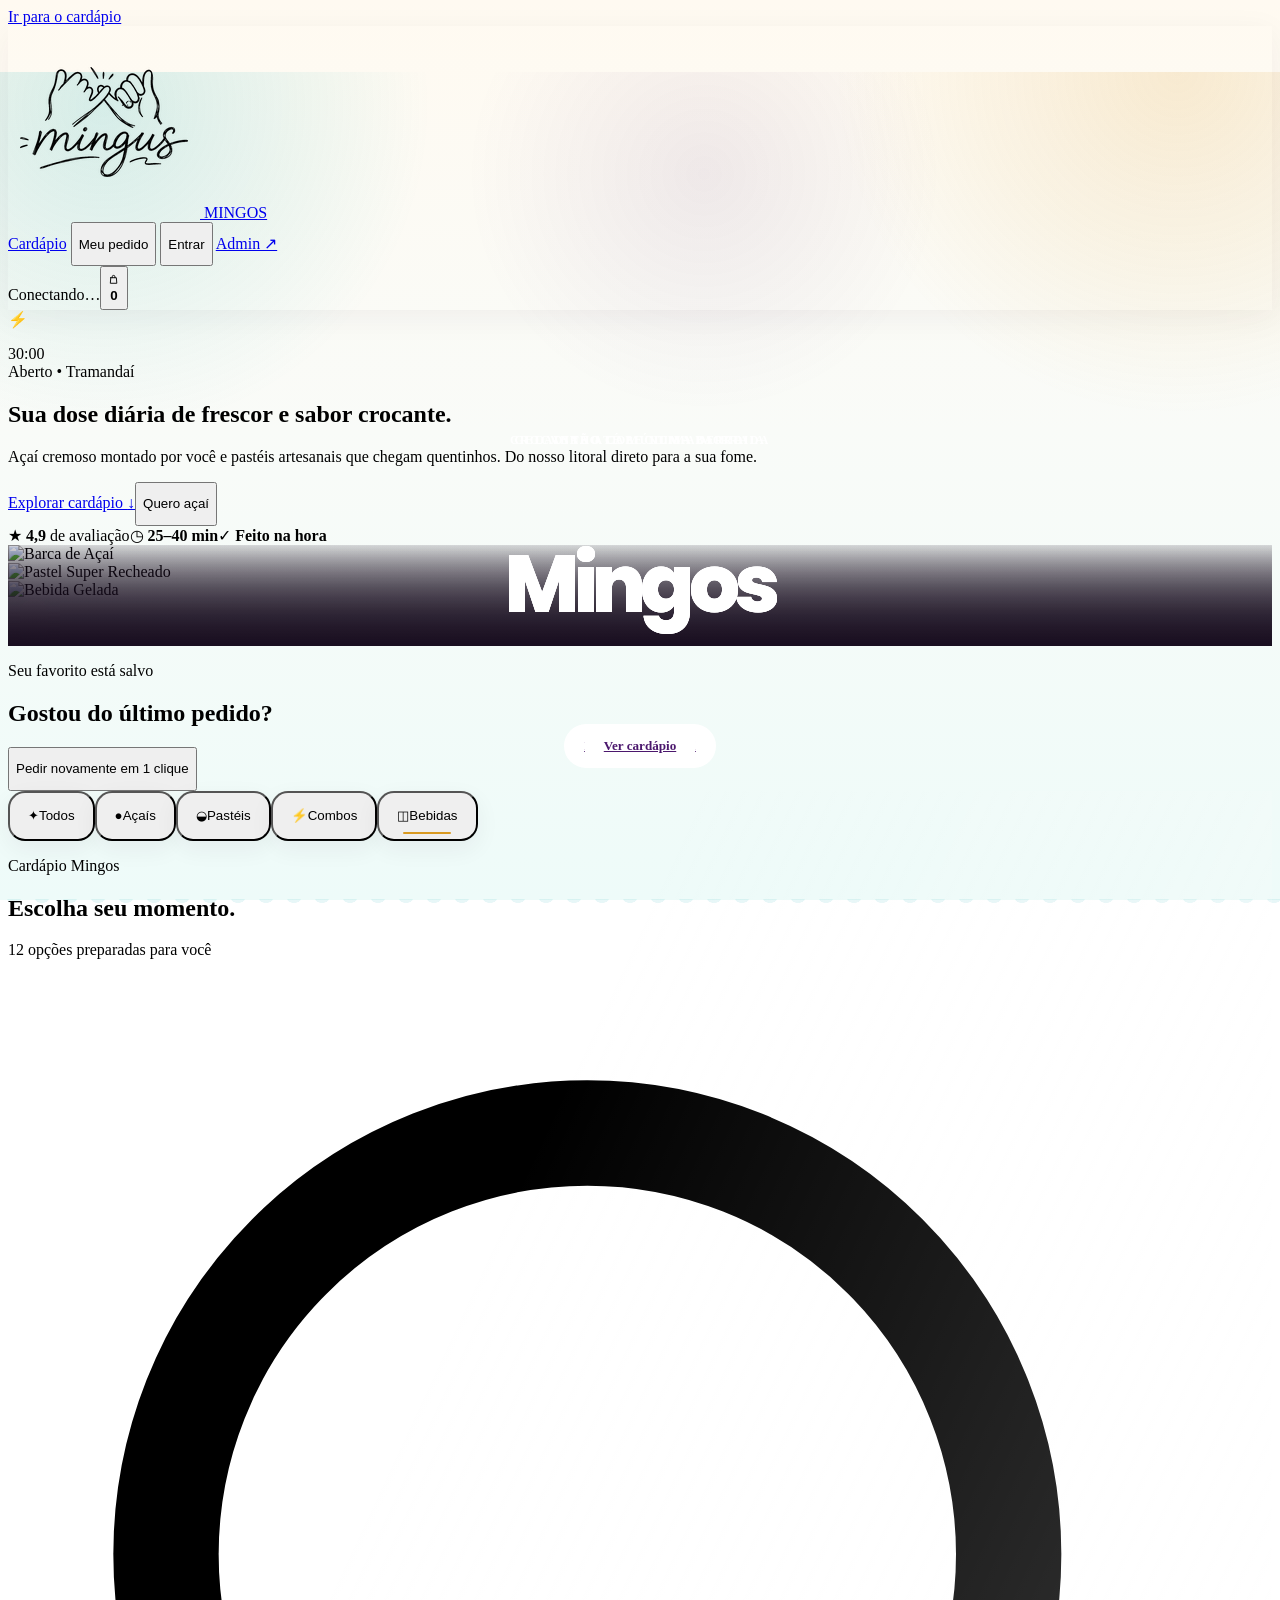
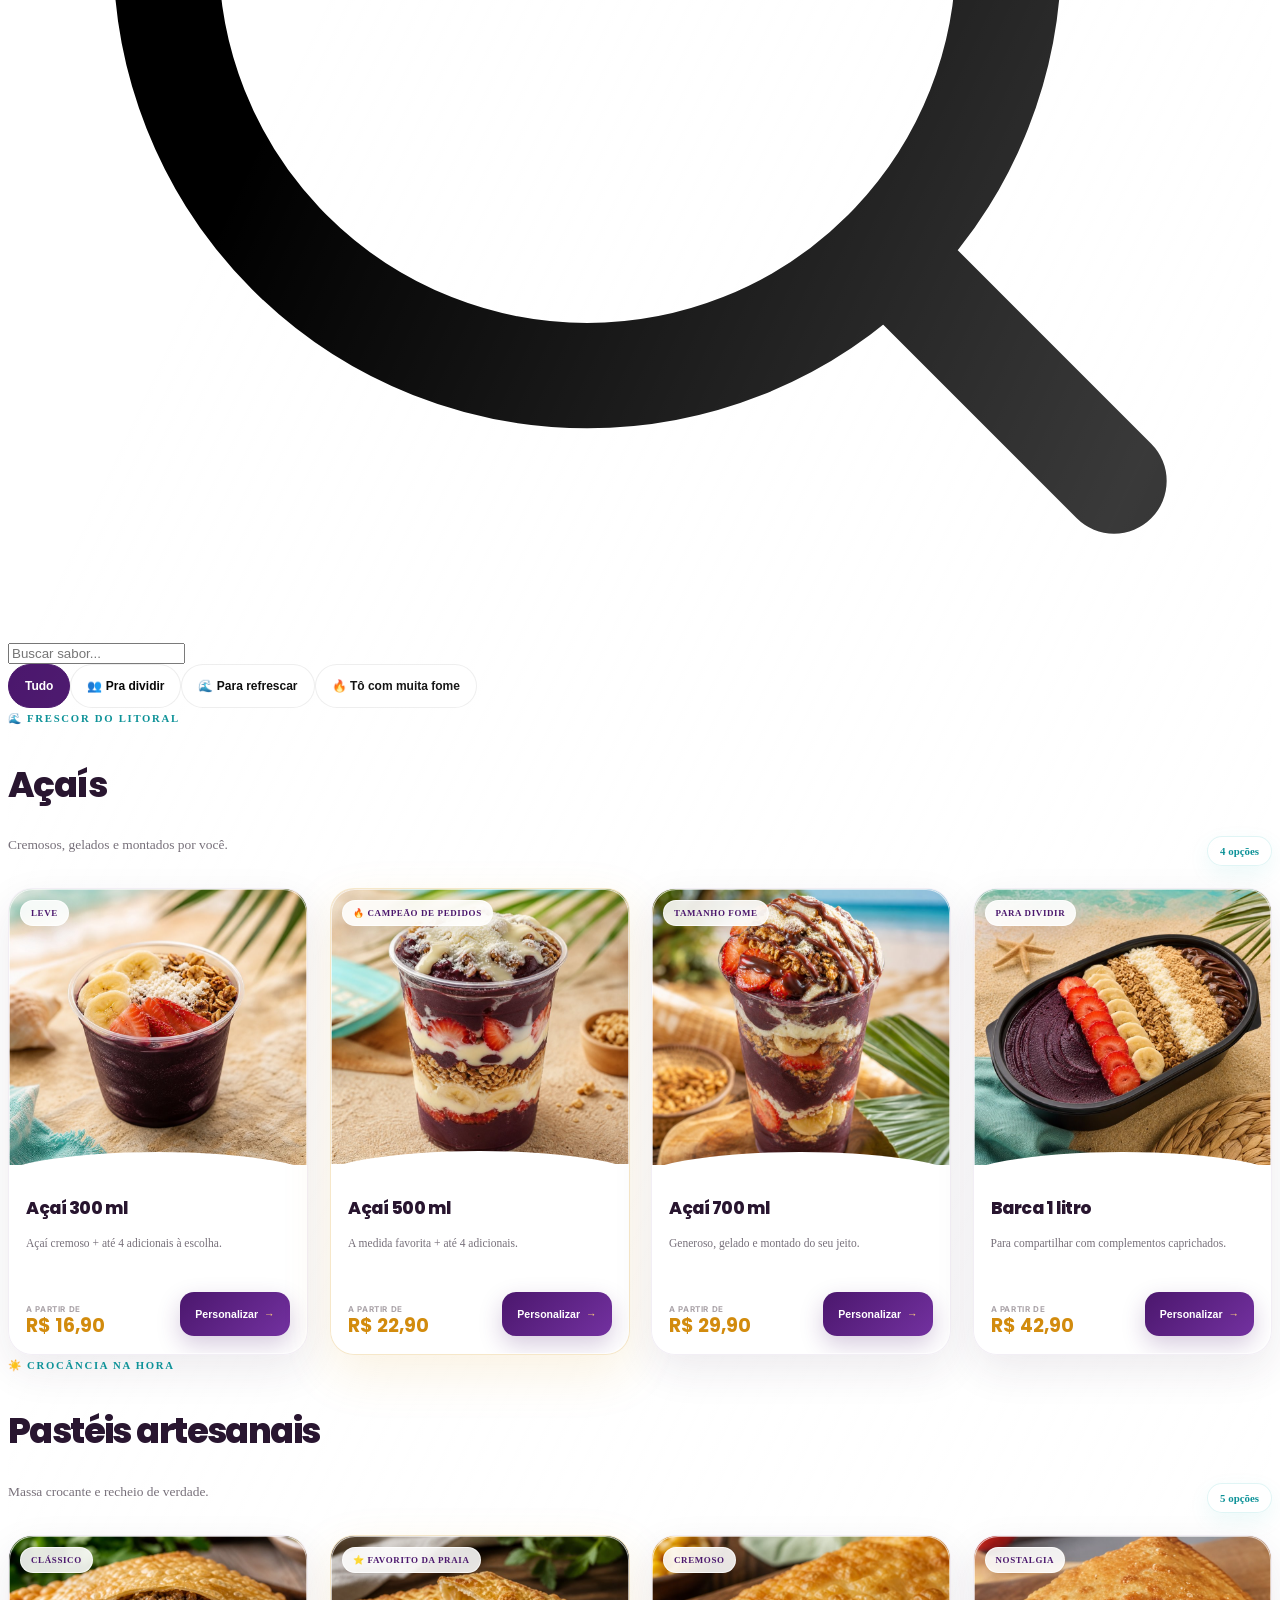
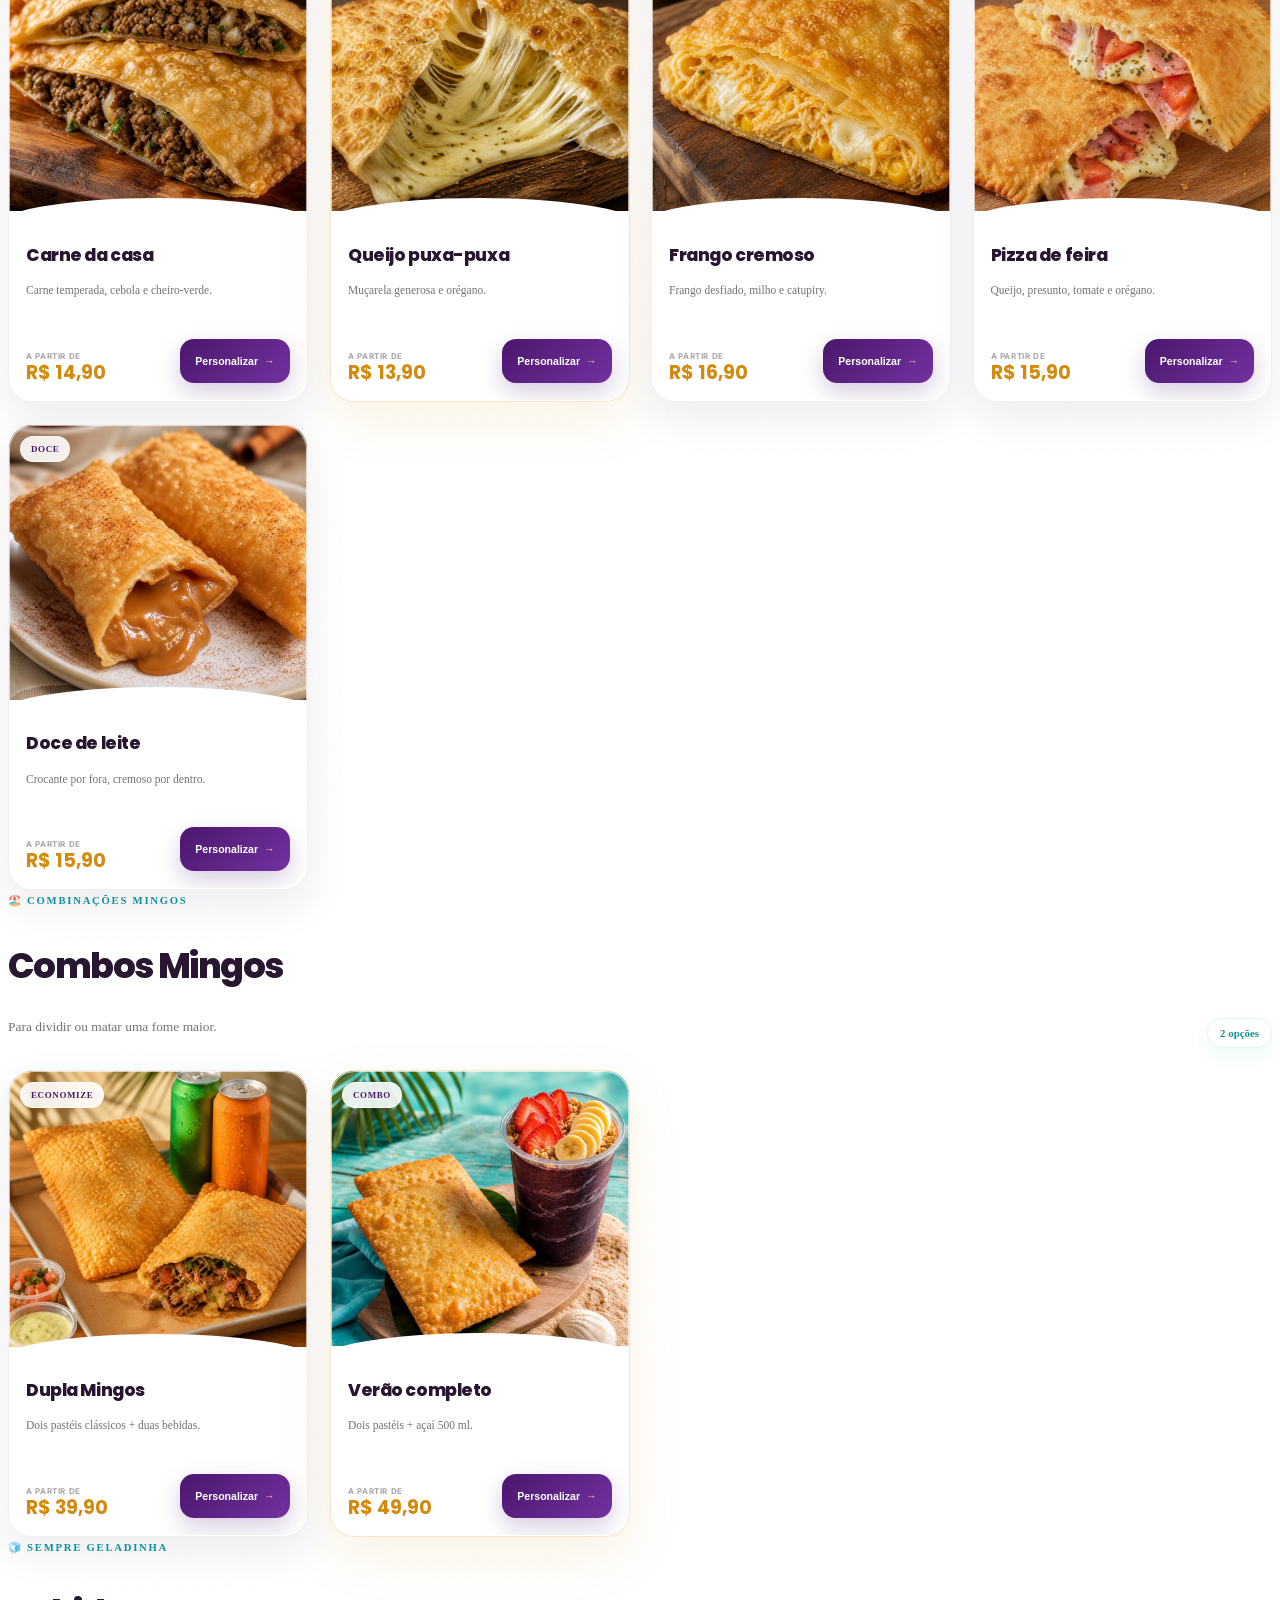
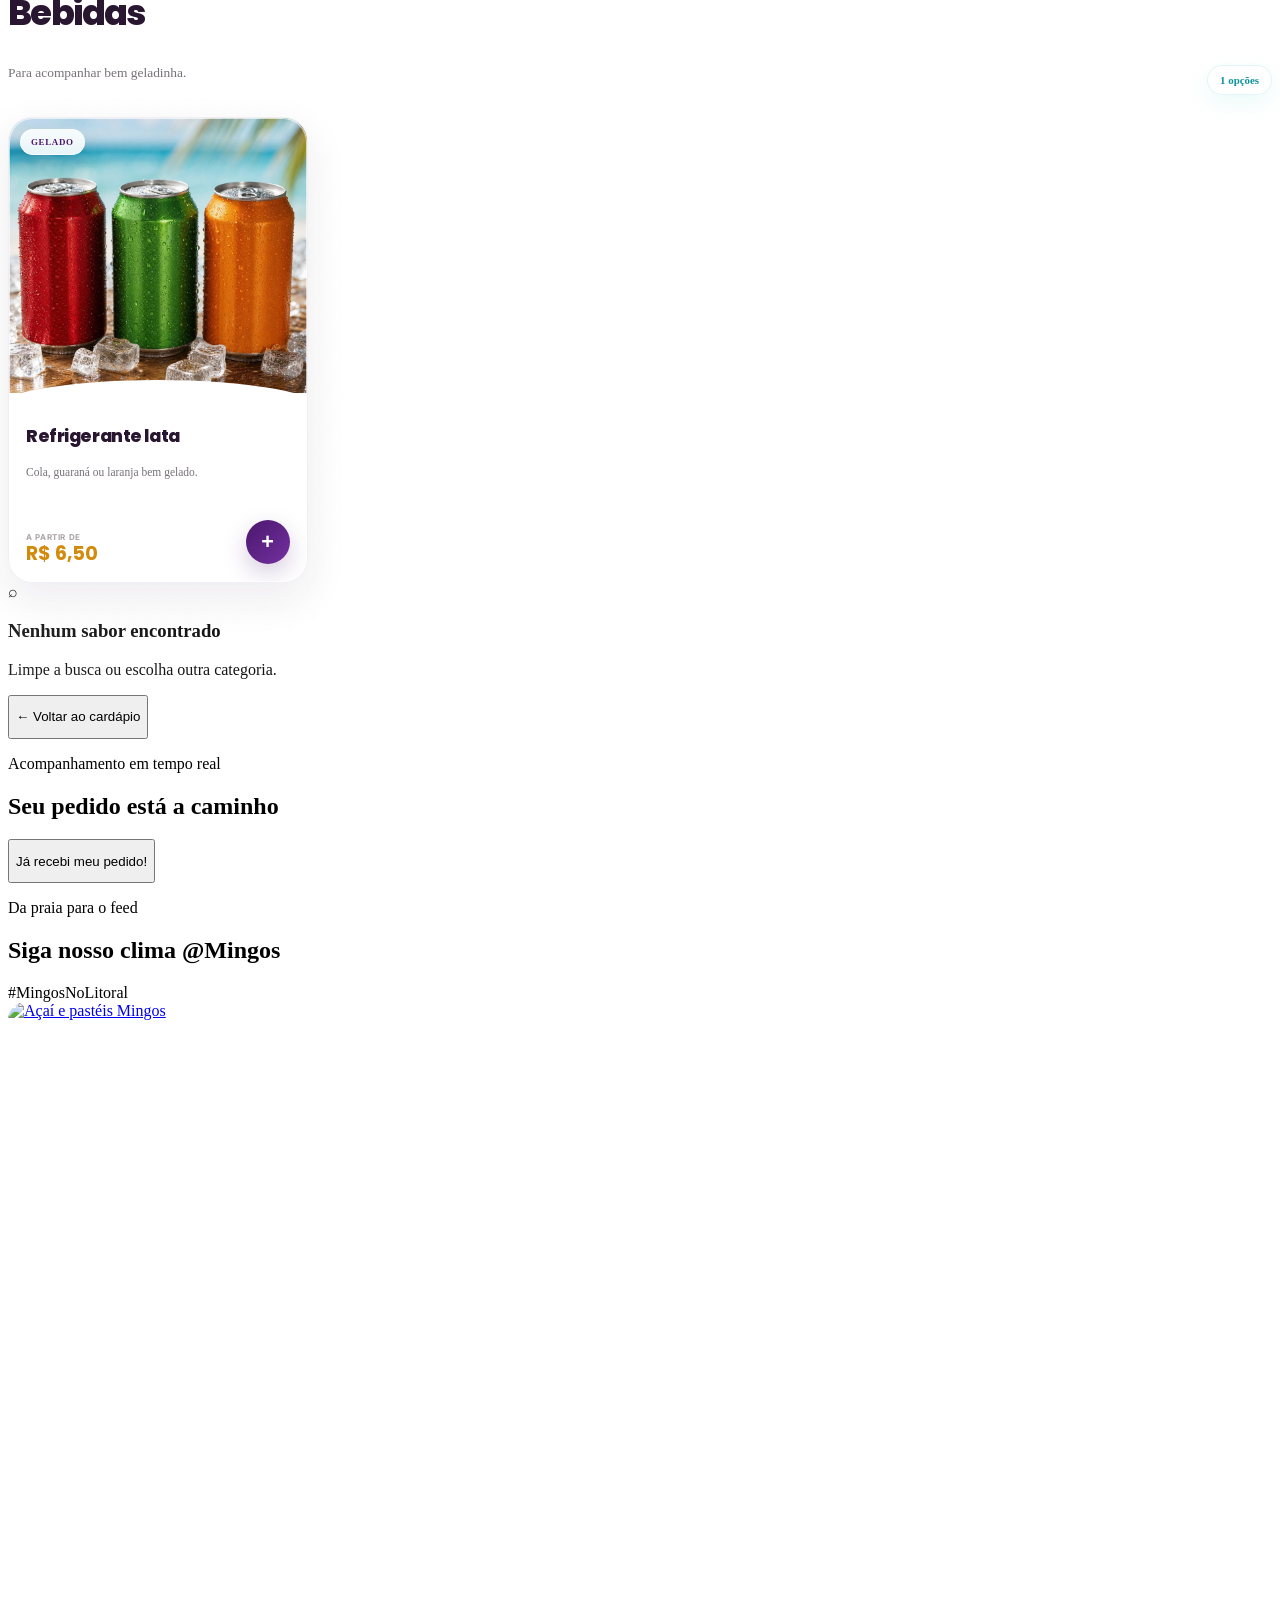
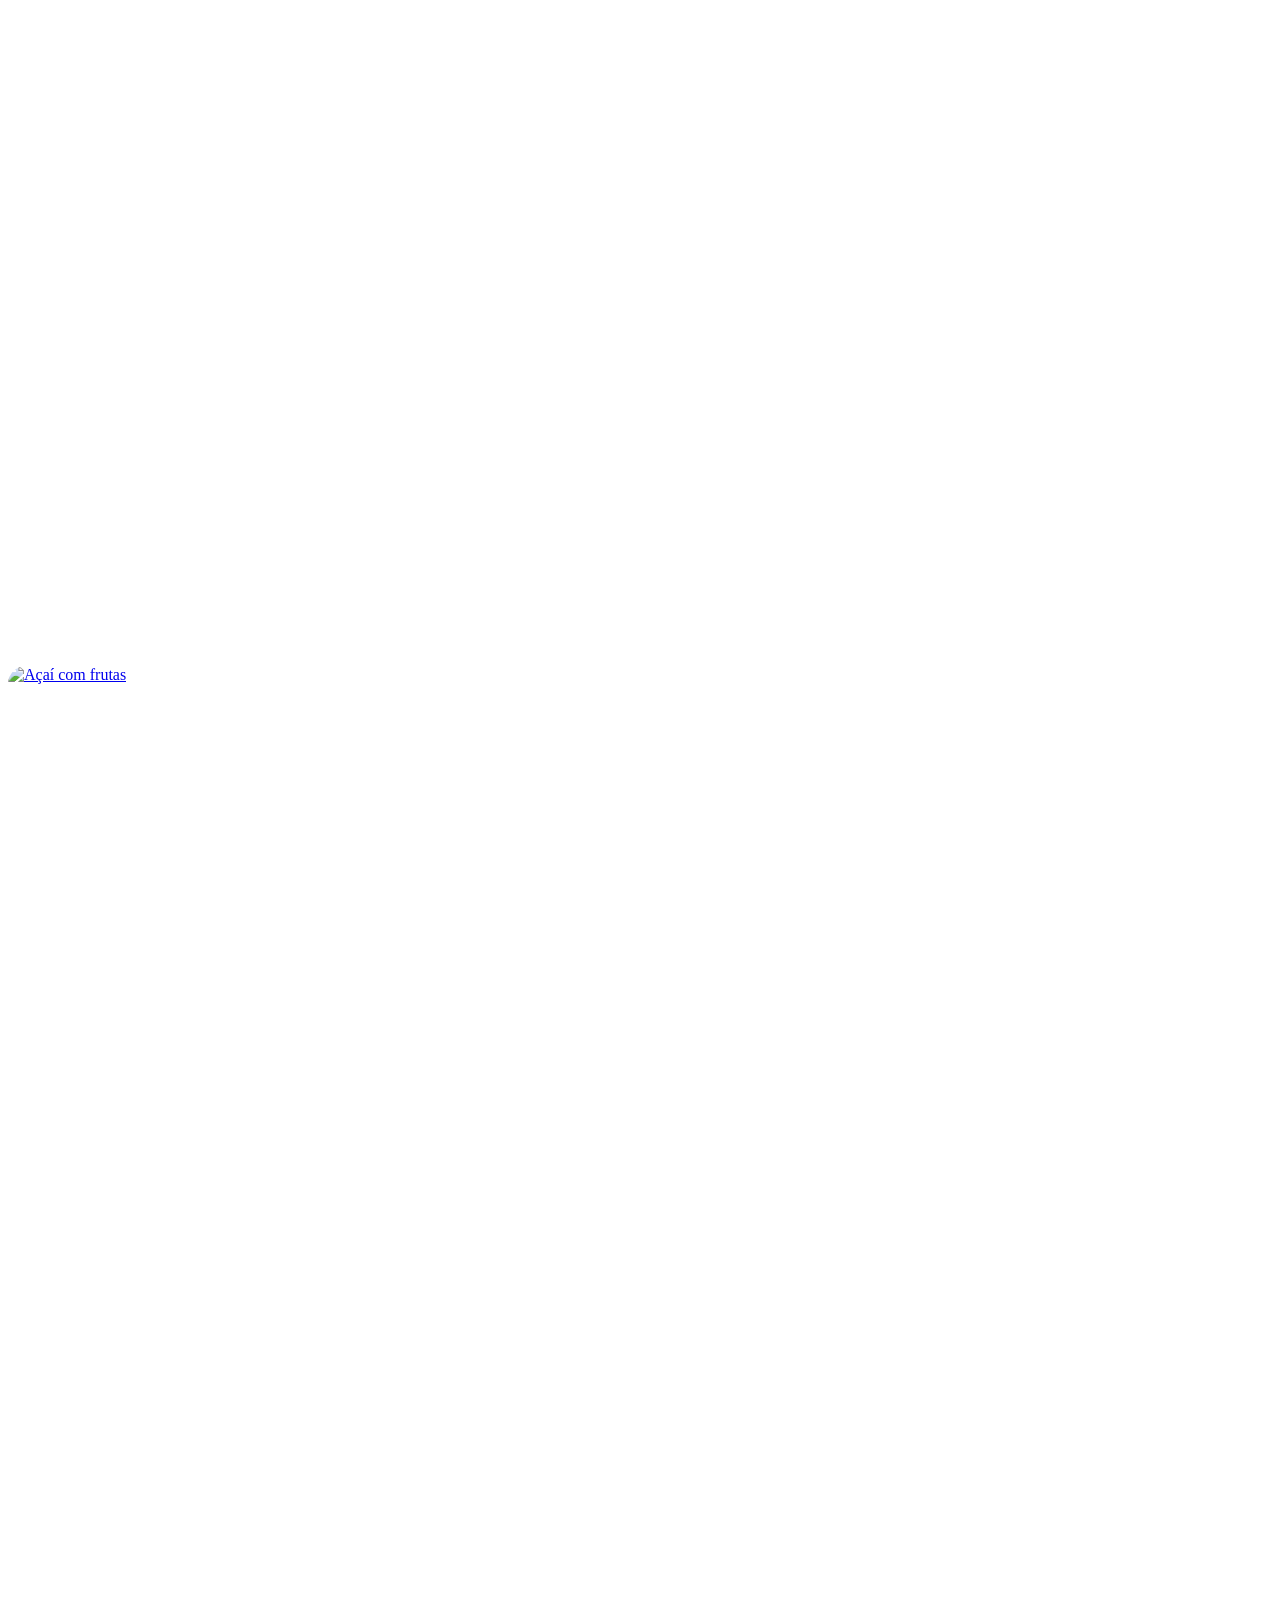
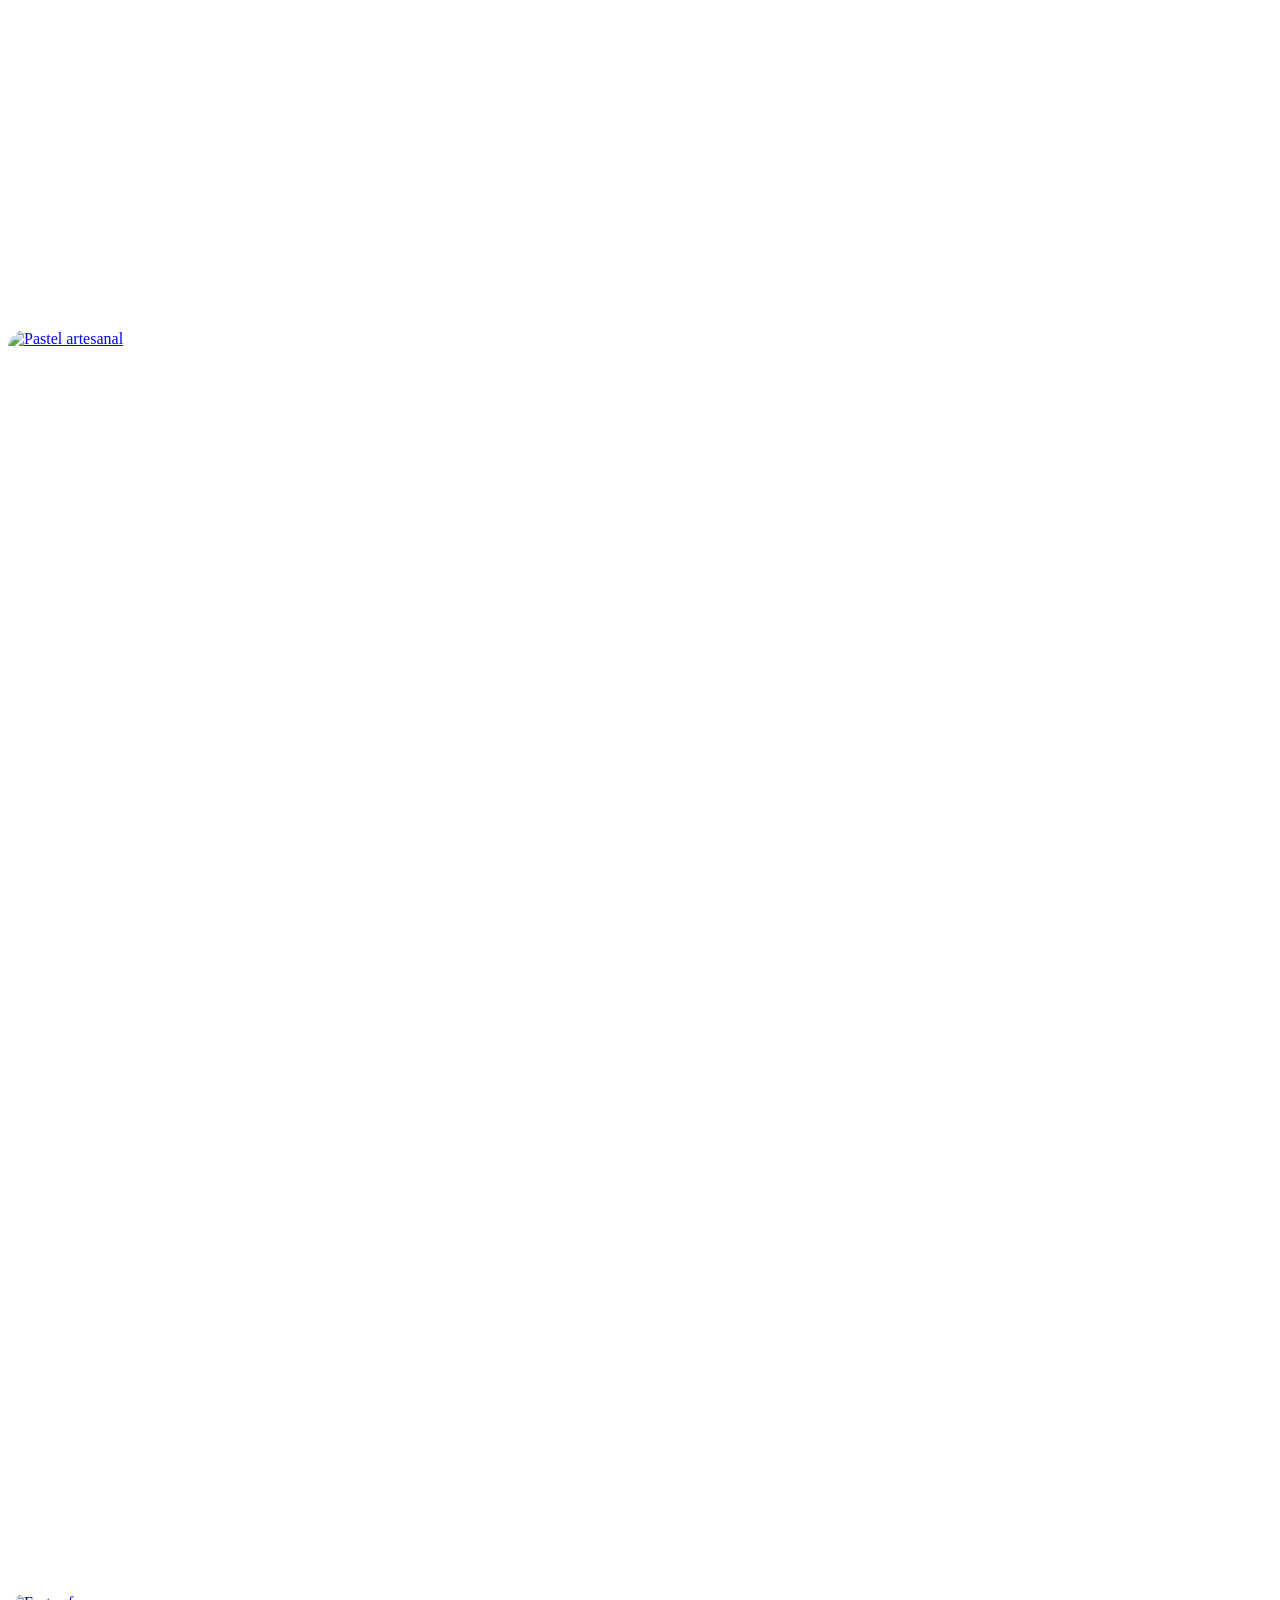
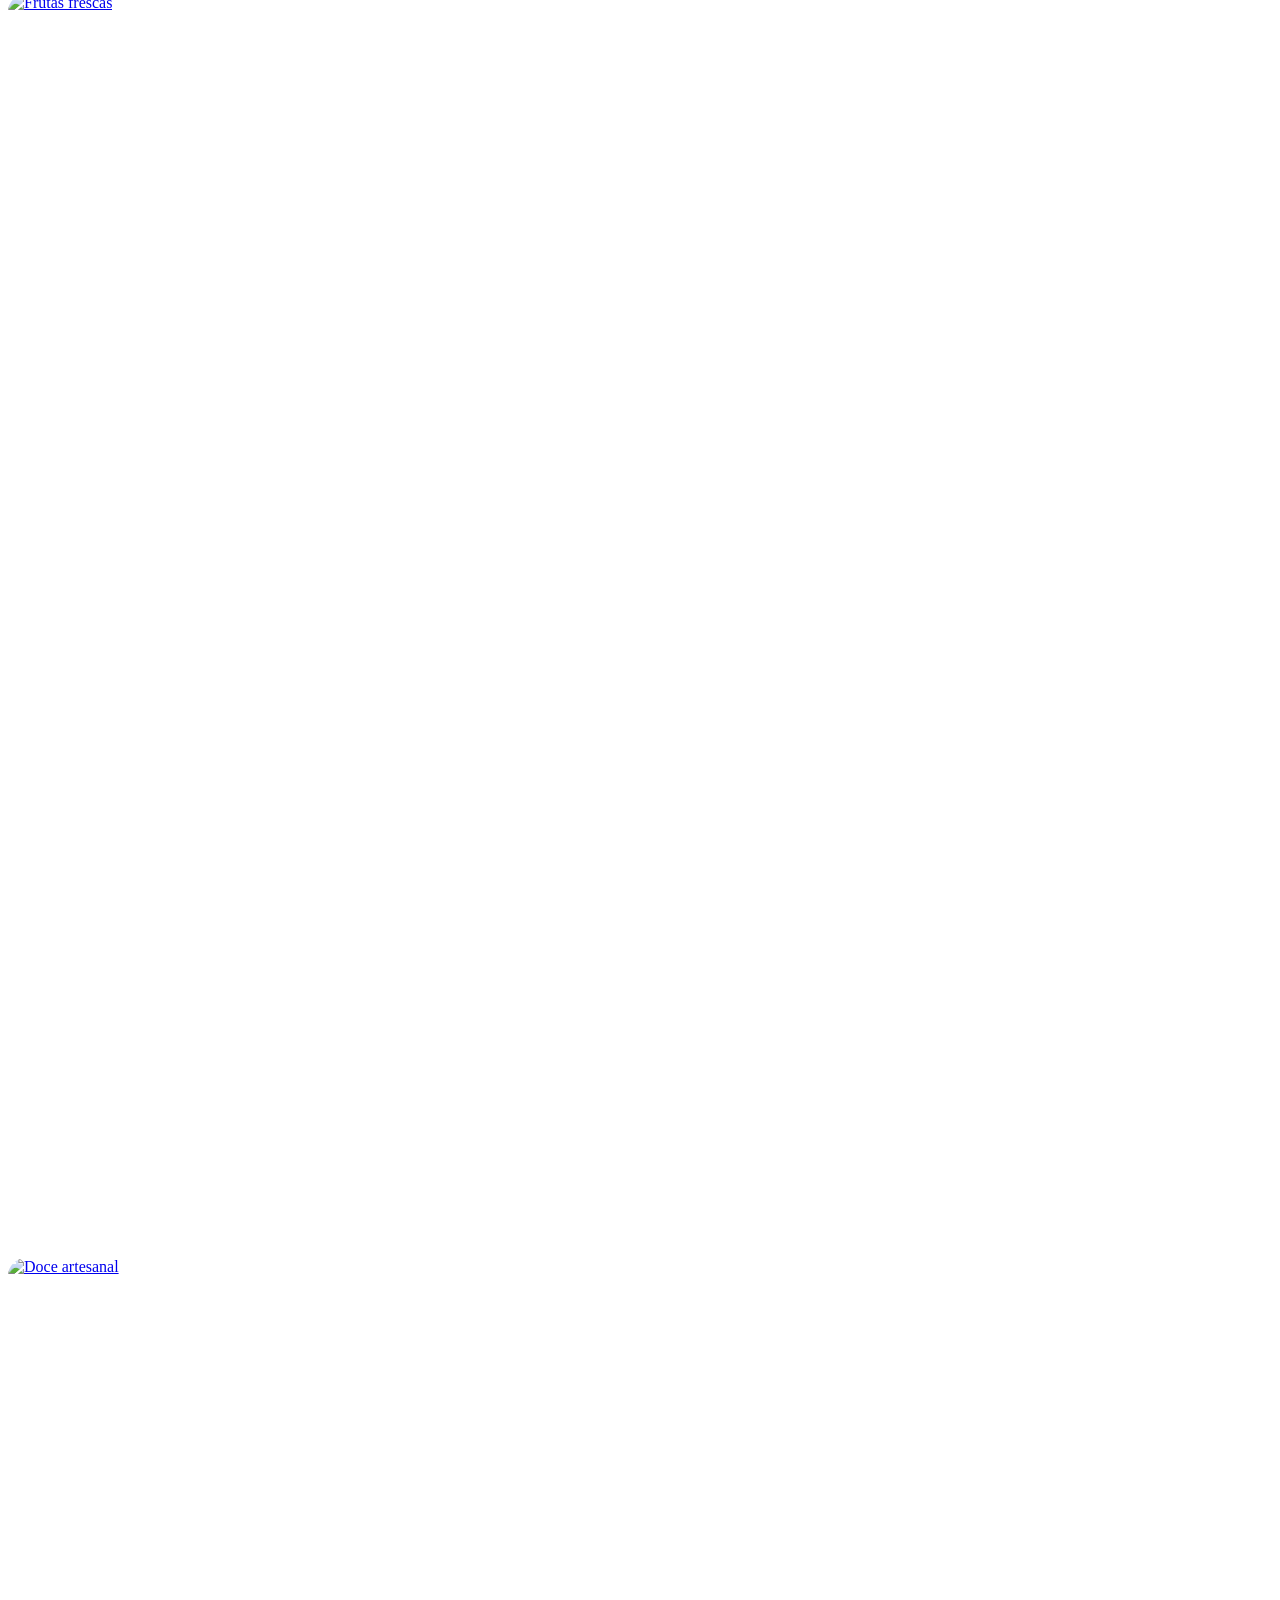
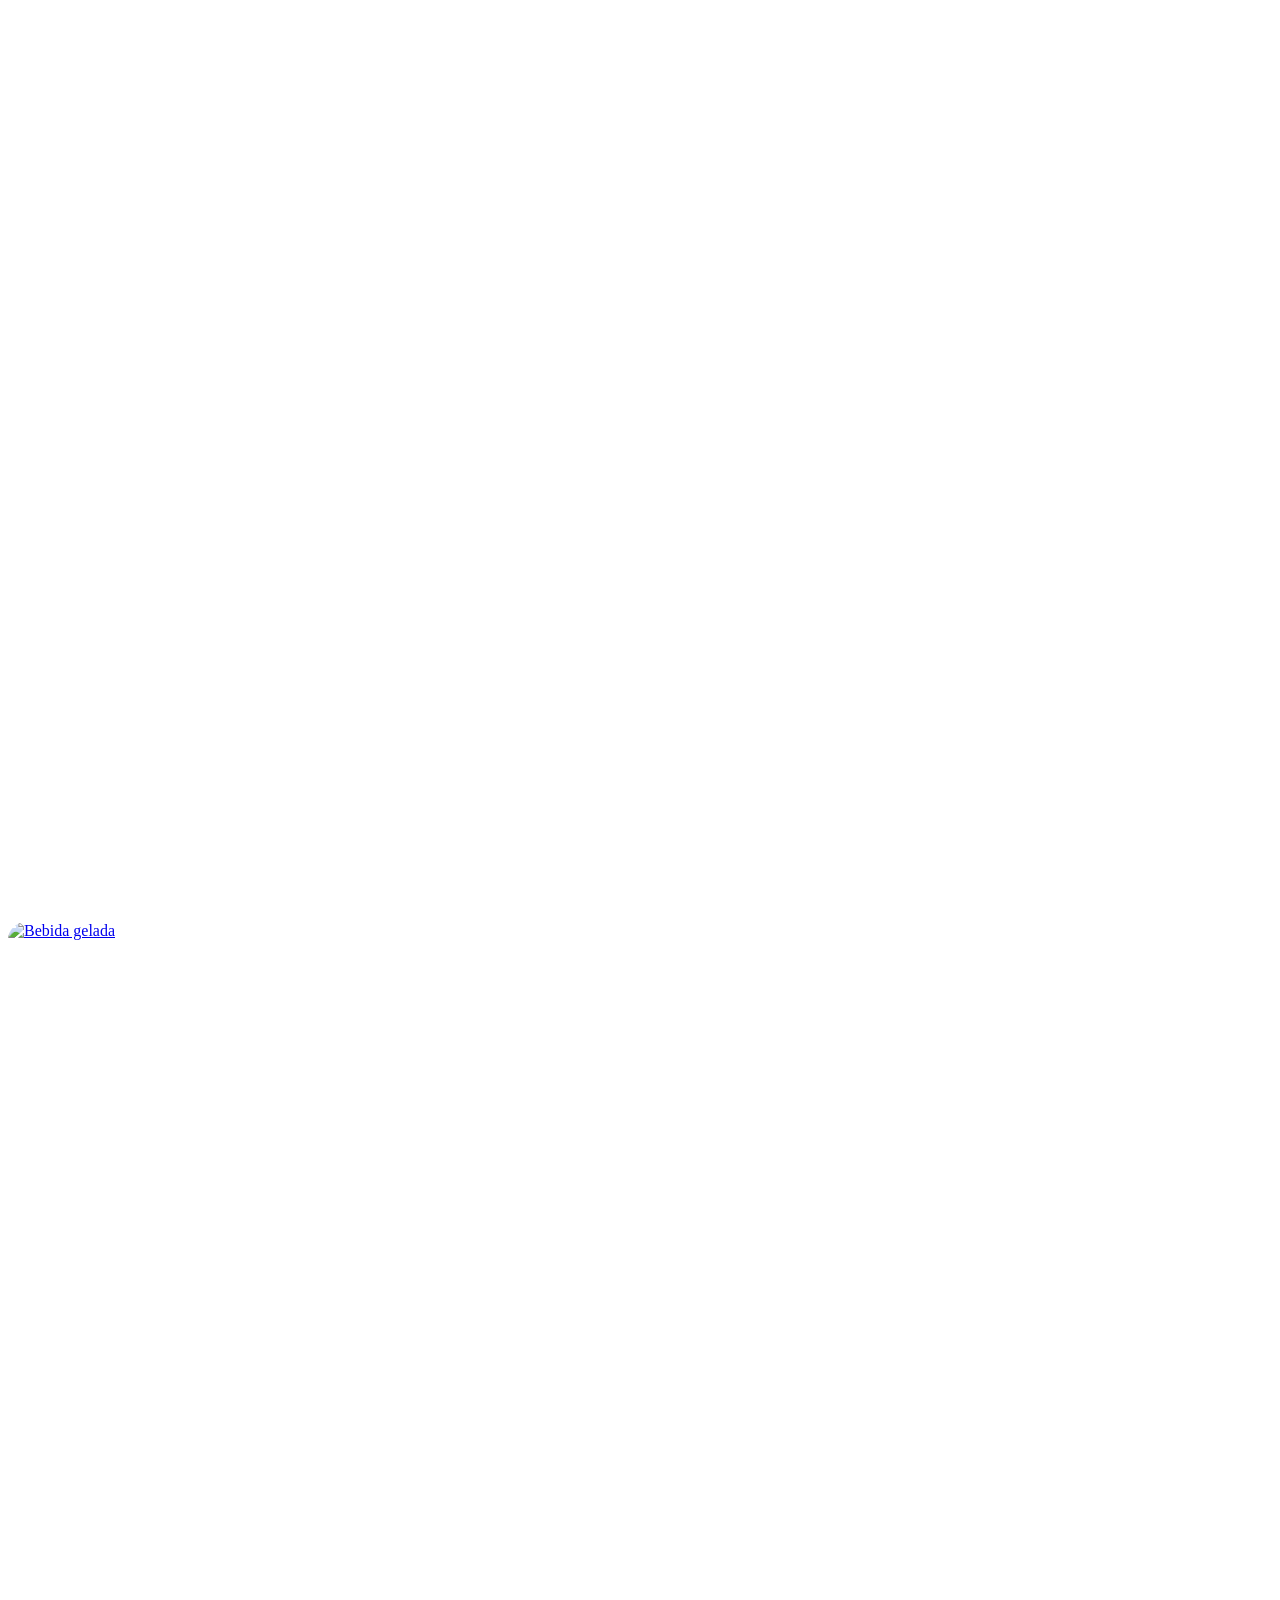
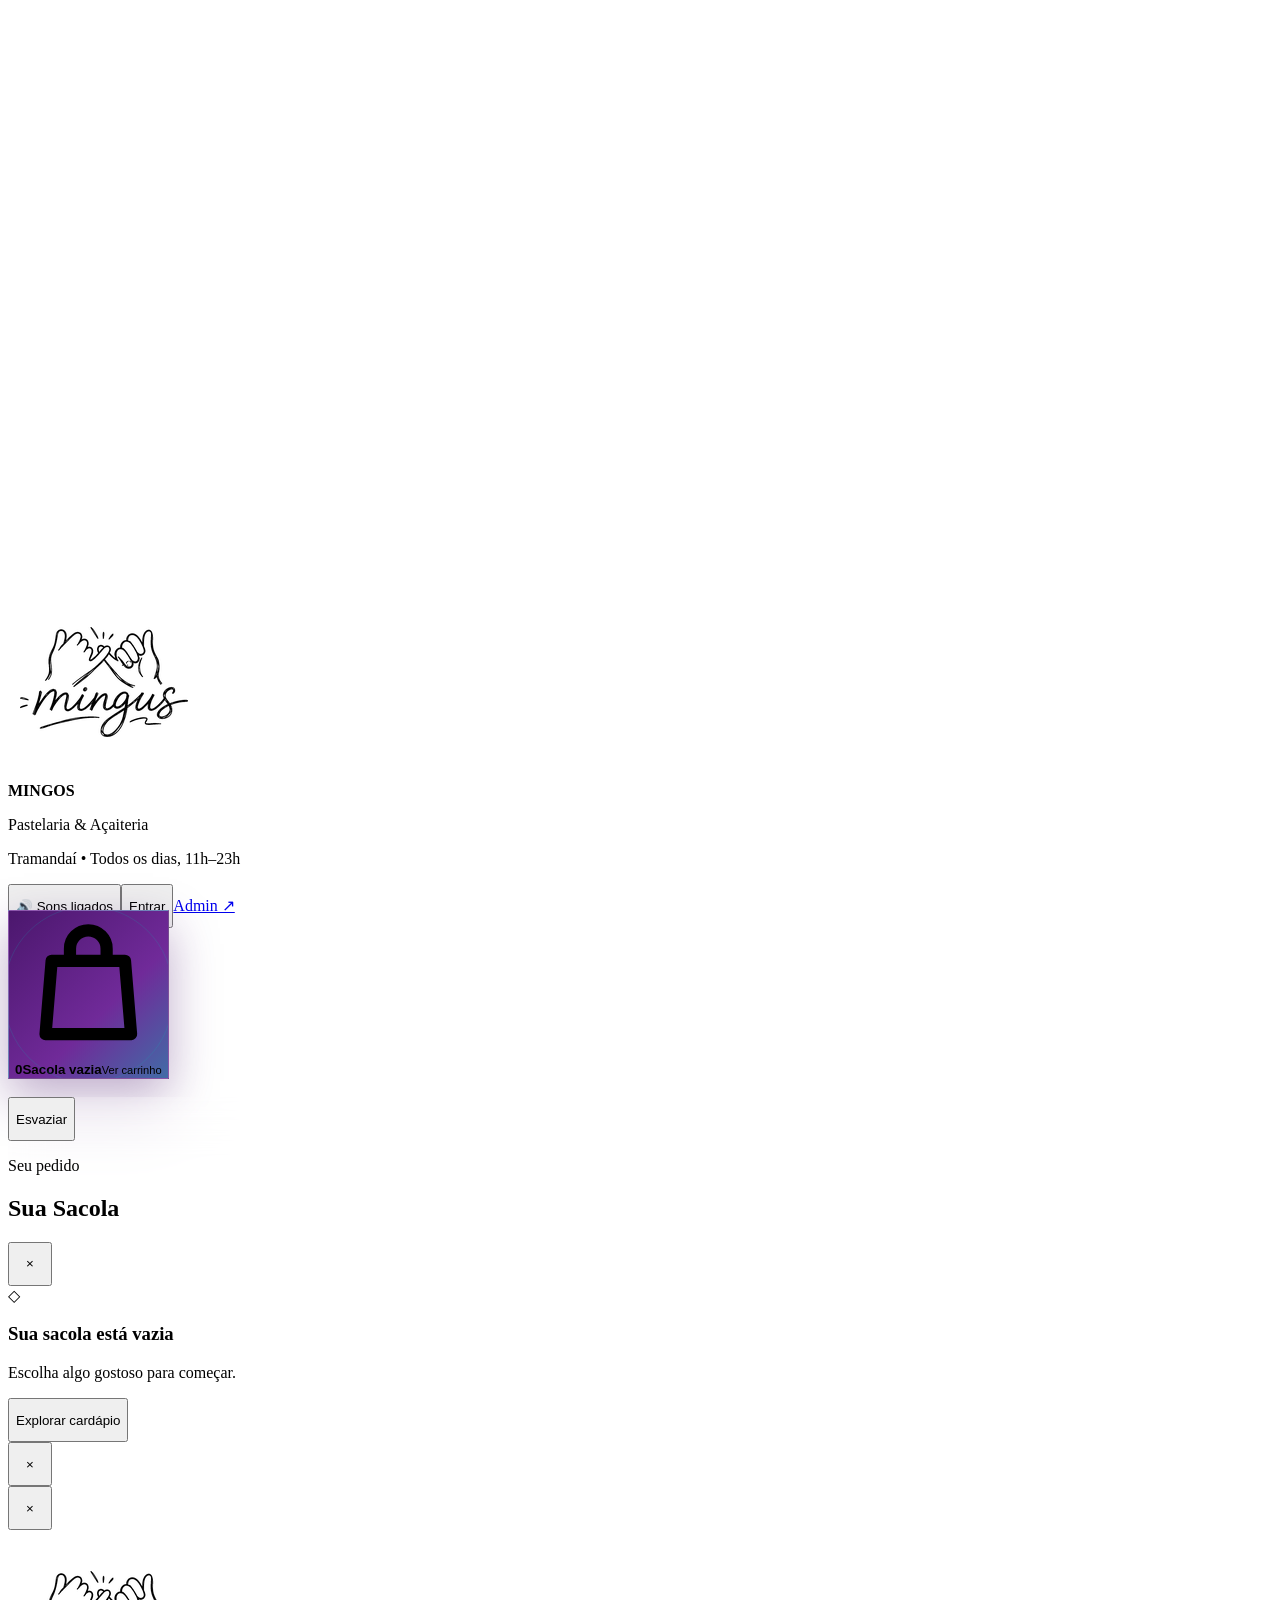
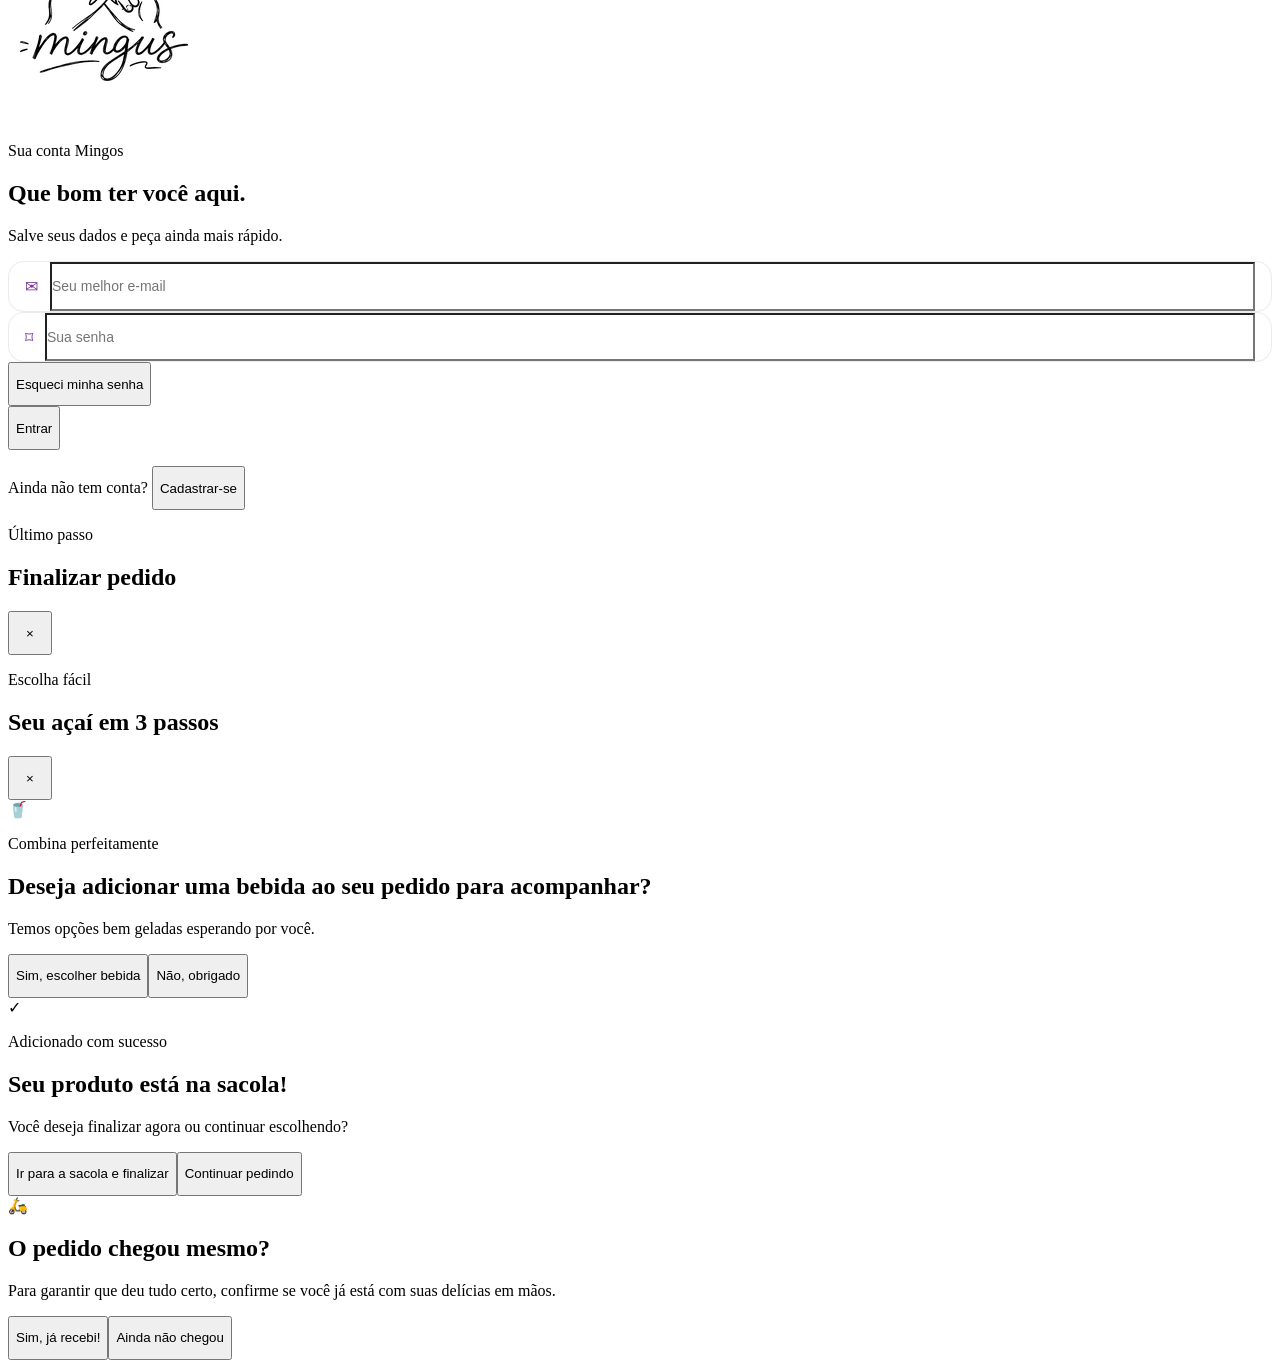
==== index.html @ f2beebef "change commit" ====
<!doctype html>
<html lang="pt-BR" class="scroll-smooth">
<head>
  <meta charset="utf-8">
  <meta name="viewport" content="width=device-width,initial-scale=1,viewport-fit=cover">
  <meta name="theme-color" content="#4B176D">
  <meta name="description" content="Mingos — pastelaria artesanal e açaiteria no litoral gaúcho.">
  <title>Mingos — Pastel & Açaí</title>
  <link rel="icon" href="assets/favicon.png">
  <link rel="preconnect" href="https://fonts.googleapis.com">
  <link rel="preconnect" href="https://fonts.gstatic.com" crossorigin>
  <link href="https://fonts.googleapis.com/css2?family=Inter:wght@400;500;600;700&family=Poppins:wght@600;700;800&display=swap" rel="stylesheet">
  <script src="https://cdn.tailwindcss.com"></script>
  <script src="https://cdn.jsdelivr.net/npm/canvas-confetti@1.9.3/dist/confetti.browser.min.js"></script>
  <script>
    tailwind.config={theme:{extend:{colors:{acai:'#4B176D',acaiLight:'#74309B',gold:'#D99A21',sand:'#FBF8F2',teal:'#12AEB4',ink:'#21182A'},fontFamily:{display:['Poppins','sans-serif'],body:['Inter','sans-serif']},boxShadow:{soft:'0 12px 35px rgba(48,24,55,.09)',deep:'0 24px 70px rgba(45,18,61,.18)'}}}}
  </script>
  <link rel="stylesheet" href="app-styles.css?v=20260714-4">
</head>
<body class="bg-sand font-body text-ink antialiased selection:bg-acai selection:text-white">
  <a href="#cardapio" class="sr-only focus:not-sr-only focus:fixed focus:left-3 focus:top-3 focus:z-[100] focus:rounded-xl focus:bg-white focus:px-4 focus:py-3">Ir para o cardápio</a>

  <header class="sticky top-0 z-40 border-b border-white/60 bg-sand/85 backdrop-blur-xl">
    <div class="mx-auto flex h-[72px] max-w-7xl items-center gap-3 px-4 sm:px-6 lg:px-8">
      <a href="#inicio" class="flex min-w-0 items-center gap-2.5" aria-label="Mingos, início">
        <span class="grid h-11 w-11 shrink-0 place-items-center rounded-2xl bg-white shadow-soft"><img src="assets/icon-192.png" alt="" class="h-10 w-10 object-contain"></span>
        <span class="font-display text-xl font-extrabold tracking-[-.06em] sm:text-2xl">MINGOS</span>
      </a>
      <div class="ml-auto hidden items-center gap-6 md:flex">
        <a href="#cardapio" class="text-sm font-semibold hover:text-acai">Cardápio</a>
        <button id="track-order" class="text-sm font-semibold hover:text-acai">Meu pedido</button>
        <button id="login-open" class="rounded-full border border-acai/15 bg-white/70 px-4 py-2 text-sm font-semibold text-acai hover:bg-white">Entrar</button>
        <a href="admin.html" class="text-xs font-semibold text-slate-500 hover:text-acai">Admin ↗</a>
      </div>
      <span id="backend-status" class="hidden rounded-full bg-white px-2.5 py-1 text-[10px] font-bold text-slate-500 shadow-sm sm:inline-flex">Conectando…</span><button id="cart-open" class="hidden" aria-label="Abrir sacola">
        <svg class="h-5 w-5" fill="none" viewBox="0 0 24 24" stroke="currentColor"><path stroke-linecap="round" stroke-linejoin="round" stroke-width="2" d="M6 8h12l1 12H5L6 8Zm3 0V6a3 3 0 0 1 6 0v2"/></svg>
        <b id="cart-count" class="absolute -right-1.5 -top-1.5 grid h-6 min-w-6 place-items-center rounded-full border-2 border-sand bg-gold px-1 text-[10px] text-white">0</b>
      </button>
    </div>
  </header>
  <section id="flash-banner" class="hidden bg-gradient-to-r from-acai via-acaiLight to-teal px-4 py-3 text-white shadow-lg" aria-live="polite"><div class="mx-auto flex max-w-7xl items-center justify-center gap-3 text-center"><span class="text-2xl">⚡</span><div><b id="flash-title" class="font-display text-sm sm:text-base"></b><p id="flash-copy" class="text-[11px] text-white/80 sm:text-xs"></p></div><time id="flash-countdown" class="rounded-full bg-white/15 px-3 py-1 font-mono text-sm font-bold">30:00</time></div></section>

  <main id="inicio">
    <section class="relative overflow-hidden pb-10 pt-7 sm:pb-16 sm:pt-12 lg:pb-24 lg:pt-16">
      <div class="absolute -left-32 top-16 h-72 w-72 rounded-full bg-teal/10 blur-3xl"></div><div class="absolute -right-24 top-0 h-80 w-80 rounded-full bg-acai/10 blur-3xl"></div>
      <div class="mx-auto grid max-w-7xl items-center gap-8 px-4 sm:px-6 lg:grid-cols-[.9fr_1.1fr] lg:gap-14 lg:px-8">
        <div class="fade-up relative z-10">
          <div class="mb-5 inline-flex items-center gap-2 rounded-full border border-teal/20 bg-white/70 px-3 py-2 text-[11px] font-bold uppercase tracking-[.14em] text-teal shadow-sm backdrop-blur"><span class="h-2 w-2 animate-pulse rounded-full bg-teal"></span> Aberto • Tramandaí</div>
          <h1 class="font-display text-[2.65rem] font-extrabold leading-[.98] tracking-[-.065em] text-ink sm:text-6xl lg:text-7xl">Sua dose diária de <span class="text-acai">frescor</span> e sabor <span class="text-gold">crocante.</span></h1>
          <p class="mt-5 max-w-xl text-[15px] leading-7 text-slate-600 sm:text-lg">Açaí cremoso montado por você e pastéis artesanais que chegam quentinhos. Do nosso litoral direto para a sua fome.</p>
          <div class="mt-7 flex flex-wrap gap-3"><a href="#cardapio" class="ripple inline-flex min-h-14 items-center gap-5 rounded-2xl bg-acai px-6 font-bold text-white shadow-xl shadow-acai/20 transition hover:-translate-y-1">Explorar cardápio <span>↓</span></a><button data-category-jump="acai" class="inline-flex min-h-14 items-center rounded-2xl border border-acai/10 bg-white px-5 font-semibold text-acai shadow-soft transition hover:-translate-y-1">Quero açaí</button></div>
          <div class="mt-7 flex flex-wrap gap-x-6 gap-y-2 text-xs font-semibold text-slate-500"><span>★ <b class="text-ink">4,9</b> de avaliação</span><span>◷ <b class="text-ink">25–40 min</b></span><span>✓ <b class="text-ink">Feito na hora</b></span></div>
        </div>
        <div id="hero-media" class="fade-up relative" style="animation-delay:.12s"><div class="absolute -inset-4 rotate-2 rounded-[2.5rem] bg-gradient-to-br from-gold/30 to-teal/30 blur-sm"></div><div class="relative overflow-hidden rounded-[2rem] bg-white p-2 shadow-deep sm:rounded-[2.5rem]"><div id="hero-carousel" class="hero-carousel no-scrollbar flex snap-x snap-mandatory overflow-x-auto rounded-[1.6rem] sm:rounded-[2.1rem]" aria-label="Destaques Mingos"><article class="hero-slide relative min-w-full snap-center"><img src="https://images.unsplash.com/photo-1590301157890-4810ed352733?auto=format&fit=crop&w=1200&q=90" alt="Barca de Açaí" class="aspect-[4/3] w-full object-cover"><div class="hero-overlay"><p>O verão cabe numa barca</p><h2>Mingos</h2><a href="#category-acai">Montar meu açaí</a></div></article><article class="hero-slide relative min-w-full snap-center"><img src="https://images.unsplash.com/photo-1626700051175-6818013e1d4f?auto=format&fit=crop&w=1200&q=90" alt="Pastel Super Recheado" class="aspect-[4/3] w-full object-cover"><div class="hero-overlay"><p>Crocante até a última mordida</p><h2>Mingos</h2><a href="#category-pasteis">Escolher meu pastel</a></div></article><article class="hero-slide relative min-w-full snap-center"><img src="https://images.unsplash.com/photo-1544145945-f90425340c7e?auto=format&fit=crop&w=1200&q=90" alt="Bebida Gelada" class="aspect-[4/3] w-full object-cover"><div class="hero-overlay"><p>Geladinho com clima de praia</p><h2>Mingos</h2><a href="#cardapio">Ver cardápio</a></div></article></div><div id="hero-dots" class="absolute bottom-5 left-1/2 z-10 flex -translate-x-1/2 gap-2"></div></div></div>
      </div>
    </section>

    <section id="reorder-banner" class="mx-auto hidden max-w-7xl px-4 pb-8 sm:px-6 lg:px-8"><div class="flex flex-col gap-4 rounded-[1.5rem] border border-acai/10 bg-gradient-to-r from-acai to-acaiLight p-5 text-white shadow-xl shadow-acai/15 sm:flex-row sm:items-center sm:justify-between"><div><p class="text-[10px] font-bold uppercase tracking-[.18em] text-teal-200">Seu favorito está salvo</p><h2 class="mt-1 font-display text-xl font-bold">Gostou do último pedido?</h2><p id="reorder-summary" class="mt-1 text-sm text-white/70"></p></div><button id="reorder-button" class="ripple shrink-0 rounded-2xl bg-white px-5 py-3 font-bold text-acai">Pedir novamente em 1 clique</button></div></section>

    <section id="cardapio" class="pb-24 pt-3">
      <div class="sticky top-[72px] z-30 border-y border-black/5 bg-sand/90 py-3 backdrop-blur-xl">
        <div id="categories" class="no-scrollbar mx-auto flex max-w-7xl gap-2 overflow-x-auto px-4 sm:px-6 lg:px-8"></div>
      </div>
      <div class="mx-auto max-w-7xl px-4 pt-9 sm:px-6 lg:px-8">
        <div class="mb-5 flex flex-col gap-5 sm:flex-row sm:items-end sm:justify-between"><div><p class="mb-2 text-xs font-bold uppercase tracking-[.18em] text-teal">Cardápio Mingos</p><h2 class="font-display text-3xl font-bold tracking-tight sm:text-4xl">Escolha seu momento.</h2><p id="results" class="mt-2 text-sm text-slate-500"></p></div><label class="flex h-12 w-full items-center gap-3 rounded-2xl border border-black/5 bg-white px-4 shadow-sm sm:w-72"><svg class="h-5 w-5 text-slate-400" fill="none" viewBox="0 0 24 24" stroke="currentColor"><path stroke-width="2" stroke-linecap="round" d="m21 21-4.3-4.3M19 11a8 8 0 1 1-16 0 8 8 0 0 1 16 0Z"/></svg><input id="search" type="search" class="w-full bg-transparent text-sm outline-none" placeholder="Buscar sabor..."></label></div><div id="mood-filters" class="no-scrollbar mb-8 flex gap-2 overflow-x-auto pb-1"><button data-mood="all" class="mood-on shrink-0">Tudo</button><button data-mood="share" class="shrink-0">👥 Pra dividir</button><button data-mood="refresh" class="shrink-0">🌊 Para refrescar</button><button data-mood="hungry" class="shrink-0">🔥 Tô com muita fome</button></div>
        <div id="product-sections" class="space-y-14"></div>
        <div id="empty" class="hidden py-20 text-center"><div class="text-5xl">⌕</div><h3 class="mt-4 font-display text-xl font-bold">Nenhum sabor encontrado</h3><p class="mt-2 text-sm text-slate-500">Limpe a busca ou escolha outra categoria.</p></div>
      </div>
    </section>
  </main>
  <section id="tracking-view" class="hidden min-h-[calc(100vh-72px)] bg-gradient-to-b from-sand to-white px-4 py-10"><div class="mx-auto max-w-3xl"><button id="tracking-back" class="mb-6 min-h-11 rounded-xl px-3 font-semibold text-acai">← Voltar ao cardápio</button><div class="rounded-[2rem] bg-white p-6 shadow-deep sm:p-10"><p class="text-xs font-bold uppercase tracking-[.18em] text-teal">Acompanhamento em tempo real</p><h1 class="mt-2 font-display text-3xl font-bold">Seu pedido está a caminho</h1><p id="tracking-code" class="mt-2 text-sm text-slate-500"></p><div id="tracking-stepper" class="mt-10"></div><button id="confirm-delivery-open" class="mt-8 hidden w-full min-h-14 rounded-2xl bg-gradient-to-r from-acai to-teal px-5 font-bold text-white shadow-xl">Já recebi meu pedido!</button></div></div></section>

  <section class="bg-white py-16 sm:py-20"><div class="mx-auto max-w-7xl px-4 sm:px-6 lg:px-8"><div class="mb-7 flex items-end justify-between"><div><p class="text-xs font-bold uppercase tracking-[.18em] text-teal">Da praia para o feed</p><h2 class="mt-2 font-display text-3xl font-bold tracking-tight sm:text-4xl">Siga nosso clima <span class="text-acai">@Mingos</span></h2></div><span class="hidden text-sm text-slate-400 sm:block">#MingosNoLitoral</span></div><div class="insta-grid grid grid-cols-3 gap-2 sm:gap-4"><a href="#cardapio" class="insta-item"><img src="assets/hero-mingus.png" alt="Açaí e pastéis Mingos"><span>♥</span></a><a href="#cardapio" class="insta-item"><img src="https://images.unsplash.com/photo-1590301157890-4810ed352733?auto=format&fit=crop&w=600&q=80" alt="Açaí com frutas"><span>♥</span></a><a href="#cardapio" class="insta-item"><img src="https://images.unsplash.com/photo-1626700051175-6818013e1d4f?auto=format&fit=crop&w=600&q=80" alt="Pastel artesanal"><span>♥</span></a><a href="#cardapio" class="insta-item"><img src="https://images.unsplash.com/photo-1546548970-71785318a17b?auto=format&fit=crop&w=600&q=80" alt="Frutas frescas"><span>♥</span></a><a href="#cardapio" class="insta-item"><img src="https://images.unsplash.com/photo-1551024506-0bccd828d307?auto=format&fit=crop&w=600&q=80" alt="Doce artesanal"><span>♥</span></a><a href="#cardapio" class="insta-item"><img src="https://images.unsplash.com/photo-1544145945-f90425340c7e?auto=format&fit=crop&w=600&q=80" alt="Bebida gelada"><span>♥</span></a></div></div></section>
  <footer class="border-t border-black/5 bg-white py-10"><div class="mx-auto flex max-w-7xl flex-col gap-6 px-4 sm:px-6 md:flex-row md:items-center md:justify-between lg:px-8"><div class="flex items-center gap-3"><img src="assets/icon-192.png" alt="" class="h-12 w-12 rounded-xl bg-sand object-contain"><div><b class="font-display text-xl tracking-[-.06em]">MINGOS</b><p class="text-xs text-slate-500">Pastelaria & Açaiteria</p></div></div><p class="text-sm text-slate-500">Tramandaí • Todos os dias, 11h–23h</p><div class="flex items-center gap-3 text-sm font-semibold"><button id="sound-toggle" class="rounded-xl bg-sand px-3 py-2 text-slate-500" aria-pressed="false">🔊 Sons ligados</button><button id="footer-login">Entrar</button><a href="admin.html" class="text-slate-400">Admin ↗</a></div></div></footer>

  <button id="mobile-cart" class="ripple group fixed bottom-5 right-5 z-40 flex items-center gap-3 rounded-full bg-acai p-2.5 pr-4 text-left text-white shadow-2xl shadow-acai/35 transition hover:-translate-y-1" aria-label="Abrir sacola"><span class="relative grid h-12 w-12 place-items-center rounded-full bg-white/15"><svg class="h-6 w-6" fill="none" viewBox="0 0 24 24" stroke="currentColor"><path stroke-linecap="round" stroke-linejoin="round" stroke-width="2" d="M6 8h12l1 12H5L6 8Zm3 0V6a3 3 0 0 1 6 0v2"/></svg><b id="mobile-cart-badge" class="absolute -right-1 -top-1 grid h-6 min-w-6 place-items-center rounded-full bg-gold px-1 text-[10px]">0</b></span><span><b id="mobile-cart-count" class="block text-sm">Sacola vazia</b><small id="mobile-cart-total" class="text-white/70">Ver carrinho</small></span></button>
  <div id="overlay" class="fixed inset-0 z-50 hidden bg-ink/50 backdrop-blur-sm"></div>

  <aside id="cart-drawer" class="glass fixed bottom-0 right-0 top-0 z-[60] flex w-full translate-x-full flex-col bg-white/90 shadow-deep transition-transform duration-300 sm:w-[440px]" aria-hidden="true">
    <header class="flex items-center justify-between border-b border-black/5 px-5 py-5"><button id="clear-cart" class="min-h-11 rounded-xl px-2 text-xs font-semibold text-slate-400">Esvaziar</button><div class="text-center"><p class="text-[10px] font-bold uppercase tracking-[.2em] text-teal">Seu pedido</p><h2 class="font-display text-2xl font-bold">Sua Sacola</h2></div><button data-close class="grid h-11 w-11 place-items-center rounded-full bg-sand text-2xl" aria-label="Fechar">×</button></header>
    <div id="cart-items" class="flex-1 overflow-y-auto px-5 py-4"></div>
    <footer id="cart-footer" class="border-t border-black/5 bg-white/80 p-5 backdrop-blur-xl"></footer>
  </aside>

  <section id="product-modal" class="fixed left-1/2 top-1/2 z-[70] hidden max-h-[92dvh] w-[calc(100%-1.5rem)] max-w-3xl -translate-x-1/2 -translate-y-1/2 overflow-y-auto rounded-[1.75rem] bg-white shadow-deep" aria-hidden="true"><button data-close class="absolute right-4 top-4 z-10 grid h-10 w-10 place-items-center rounded-full bg-white/90 text-2xl shadow">×</button><div id="product-detail"></div></section>

  <section id="login-modal" class="fixed left-1/2 top-1/2 z-[70] hidden w-[calc(100%-1.5rem)] max-w-md -translate-x-1/2 -translate-y-1/2 overflow-hidden rounded-[2rem] border border-white/50 bg-white/85 p-6 shadow-deep backdrop-blur-2xl sm:p-8" aria-hidden="true"><button data-close class="absolute right-4 top-4 grid h-9 w-9 place-items-center rounded-full bg-sand text-xl">×</button><div class="mb-6"><span class="grid h-14 w-14 place-items-center rounded-2xl bg-sand"><img src="assets/icon-192.png" alt="" class="h-12 w-12"></span><p class="mt-5 text-xs font-bold uppercase tracking-[.18em] text-teal">Sua conta Mingos</p><h2 class="mt-1 font-display text-3xl font-bold">Que bom ter você aqui.</h2><p class="mt-2 text-sm text-slate-500">Salve seus dados e peça ainda mais rápido.</p></div><form id="login-form" class="space-y-3"><label class="input-icon"><span>✉</span><input type="email" placeholder="Seu melhor e-mail" required></label><label class="input-icon"><span>⌑</span><input type="password" placeholder="Sua senha" minlength="4" required></label><div class="flex justify-end"><button type="button" class="text-xs font-semibold text-acai">Esqueci minha senha</button></div><button class="ripple w-full rounded-2xl bg-gradient-to-r from-acai to-acaiLight py-4 font-bold text-white shadow-xl shadow-acai/20">Entrar</button><p class="pt-2 text-center text-sm text-slate-500">Ainda não tem conta? <button type="button" id="signup-link" class="font-bold text-acai">Cadastrar-se</button></p></form></section>

  <section id="checkout-modal" class="fixed left-1/2 top-1/2 z-[70] hidden max-h-[92dvh] w-[calc(100%-1.5rem)] max-w-xl -translate-x-1/2 -translate-y-1/2 overflow-y-auto rounded-[1.75rem] bg-white shadow-deep" aria-hidden="true"><header class="sticky top-0 z-10 flex items-center justify-between border-b border-black/5 bg-white/90 px-5 py-4 backdrop-blur"><div><p class="text-[10px] font-bold uppercase tracking-[.18em] text-teal">Último passo</p><h2 class="font-display text-xl font-bold">Finalizar pedido</h2></div><button data-close class="grid h-10 w-10 place-items-center rounded-full bg-sand text-2xl">×</button></header><form id="checkout-form"><div id="checkout-body" class="space-y-5 p-5"></div><footer id="checkout-footer" class="sticky bottom-0 border-t border-black/5 bg-white/90 p-5 backdrop-blur"></footer></form></section>

  <section id="acai-wizard" class="fixed left-1/2 top-1/2 z-[70] hidden max-h-[92dvh] w-[calc(100%-1.5rem)] max-w-xl -translate-x-1/2 -translate-y-1/2 overflow-y-auto rounded-[2rem] bg-white shadow-deep" aria-hidden="true"><header class="flex items-center justify-between border-b border-black/5 px-5 py-4"><div><p class="text-[10px] font-bold uppercase tracking-[.18em] text-teal">Escolha fácil</p><h2 class="font-display text-xl font-bold">Seu açaí em 2 passos</h2></div><button data-close class="grid h-10 w-10 place-items-center rounded-full bg-sand text-2xl">×</button></header><div class="px-5 pt-4"><div id="wizard-progress" class="grid grid-cols-2 gap-2"></div></div><div id="wizard-body" class="min-h-[310px] p-5"></div><footer id="wizard-footer" class="sticky bottom-0 flex gap-3 border-t border-black/5 bg-white/90 p-5 backdrop-blur"></footer></section>
  <section id="upsell-modal" class="fixed left-1/2 top-1/2 z-[70] hidden w-[calc(100%-1.5rem)] max-w-md -translate-x-1/2 -translate-y-1/2 rounded-[2rem] bg-white p-7 text-center shadow-deep" aria-hidden="true"><div class="mx-auto grid h-20 w-20 place-items-center rounded-full bg-teal/10 text-4xl">🥤</div><p class="mt-5 text-xs font-bold uppercase tracking-[.18em] text-teal">Combina perfeitamente</p><h2 class="mt-2 font-display text-2xl font-bold">Deseja adicionar uma bebida ao seu pedido para acompanhar?</h2><p class="mt-3 text-sm text-slate-500">Temos opções bem geladas esperando por você.</p><div class="mt-6 grid gap-2"><button id="choose-drink" class="ripple rounded-2xl bg-acai py-4 font-bold text-white">Sim, escolher bebida</button><button id="skip-drink" class="rounded-2xl py-3 text-sm font-semibold text-slate-500">Não, obrigado</button></div></section>
  <section id="cart-choice-modal" class="fixed left-1/2 top-1/2 z-[75] hidden w-[calc(100%-1.5rem)] max-w-md -translate-x-1/2 -translate-y-1/2 rounded-[2rem] bg-white p-7 text-center shadow-deep" aria-hidden="true"><div class="mx-auto grid h-20 w-20 place-items-center rounded-full bg-teal/10 text-4xl text-teal">✓</div><p class="mt-5 text-xs font-bold uppercase tracking-[.18em] text-teal">Adicionado com sucesso</p><h2 class="mt-2 font-display text-2xl font-bold">Seu produto está na sacola!</h2><p class="mt-2 text-sm text-slate-500">Você deseja finalizar agora ou continuar escolhendo?</p><div class="mt-6 grid gap-2"><button id="go-to-cart" class="ripple rounded-2xl bg-acai py-4 font-bold text-white">Ir para a sacola e finalizar</button><button id="continue-shopping" class="rounded-2xl py-3 text-sm font-semibold text-slate-500">Continuar pedindo</button></div></section>
  <section id="delivery-confirm-modal" class="fixed left-1/2 top-1/2 z-[80] hidden w-[calc(100%-1.5rem)] max-w-md -translate-x-1/2 -translate-y-1/2 rounded-[2rem] bg-white p-7 text-center shadow-deep" aria-hidden="true"><div class="mx-auto grid h-16 w-16 place-items-center rounded-full bg-teal/10 text-3xl">🛵</div><h2 class="mt-5 font-display text-2xl font-bold">O pedido chegou mesmo?</h2><p class="mt-3 text-sm leading-6 text-slate-500">Para garantir que deu tudo certo, confirme se você já está com suas delícias em mãos.</p><div class="mt-6 grid gap-2"><button id="confirm-delivery" class="min-h-12 rounded-2xl bg-acai font-bold text-white">Sim, já recebi!</button><button data-close class="min-h-12 rounded-2xl font-semibold text-slate-500">Ainda não chegou</button></div></section>
  <div id="toast-container" class="fixed right-4 top-20 z-[100] flex w-[min(360px,calc(100%-2rem))] flex-col gap-3"></div>
  <script type="module" src="firebase-service.js?v=20260714-2"></script><script defer src="sync.js?v=20260714-2"></script><script defer src="tracking.js?v=20260714-2"></script><script defer src="app.js?v=20260714-4"></script>
</body></html>
---- app-styles.css ----
html{scroll-padding-top:140px}button,a{-webkit-tap-highlight-color:transparent}.no-scrollbar::-webkit-scrollbar{display:none}.no-scrollbar{scrollbar-width:none}.glass{backdrop-filter:blur(24px);-webkit-backdrop-filter:blur(24px)}.fade-up{animation:fadeUp .7s cubic-bezier(.22,1,.36,1) both}@keyframes fadeUp{from{opacity:0;transform:translateY(22px)}to{opacity:1;transform:none}}.product-card{animation:fadeUp .55s ease both;transition:transform .3s ease,box-shadow .3s ease}.product-card:hover{transform:translateY(-5px) scale(1.03);box-shadow:0 24px 55px rgba(48,24,55,.14)}.product-card img{transition:transform .45s ease}.product-card:hover img{transform:scale(1.07)}.ripple{position:relative;overflow:hidden}.ripple-dot{position:absolute;border-radius:50%;background:rgba(255,255,255,.45);transform:scale(0);animation:ripple .55s ease-out;pointer-events:none}@keyframes ripple{to{transform:scale(4);opacity:0}}.input-icon{display:flex;align-items:center;gap:.75rem;border:1px solid rgba(0,0,0,.08);background:white;border-radius:1rem;padding:0 1rem;transition:.25s}.input-icon:focus-within{border-color:#74309B;box-shadow:0 0 0 4px rgba(75,23,109,.09)}.input-icon span{color:#74309B}.input-icon input{width:100%;padding:.9rem 0;outline:0;background:transparent;font-size:.875rem}.option-chip:has(input:checked){border-color:#4B176D;background:#F5EEFA;color:#4B176D}.pulse-cta{animation:pulseCta 2.2s ease-in-out infinite}@keyframes pulseCta{50%{box-shadow:0 0 0 7px rgba(75,23,109,.08)}}@media(prefers-reduced-motion:reduce){*,*:before,*:after{scroll-behavior:auto!important;animation:none!important;transition:none!important}}
.skeleton{background:linear-gradient(90deg,#ede9e3 25%,#f8f6f2 50%,#ede9e3 75%);background-size:200% 100%;animation:skeleton 1.25s infinite}@keyframes skeleton{to{background-position:-200% 0}}.cart-bounce{animation:cartBounce .52s cubic-bezier(.22,1,.36,1)}@keyframes cartBounce{35%{transform:translateY(-9px) scale(1.09)}70%{transform:translateY(2px)}}.toast-premium{position:relative;overflow:hidden;animation:toastIn .3s cubic-bezier(.22,1,.36,1) both}.toast-premium.out{animation:toastOut .25s ease forwards}.toast-bar{position:absolute;bottom:0;left:0;height:3px;background:#12AEB4;animation:toastTime 3s linear forwards}@keyframes toastIn{from{opacity:0;transform:translateX(25px)}to{opacity:1;transform:none}}@keyframes toastOut{to{opacity:0;transform:translateX(25px)}}@keyframes toastTime{from{width:100%}to{width:0}}.wizard-panel{animation:wizardIn .3s ease both}@keyframes wizardIn{from{opacity:0;transform:translateX(14px)}to{opacity:1;transform:none}}.insta-item{position:relative;display:block;overflow:hidden;border-radius:18px;aspect-ratio:1}.insta-item img{width:100%;height:100%;object-fit:cover;transition:transform .4s ease}.insta-item:after{content:'';position:absolute;inset:0;background:rgba(33,24,42,.36);opacity:0;transition:.3s}.insta-item span{position:absolute;z-index:2;left:50%;top:50%;transform:translate(-50%,-45%) scale(.7);color:white;font-size:2rem;opacity:0;transition:.3s}.insta-item:hover img{transform:scale(1.08)}.insta-item:hover:after,.insta-item:hover span{opacity:1}.insta-item:hover span{transform:translate(-50%,-50%) scale(1)}
.mood-on,#mood-filters button:hover{background:#4B176D!important;color:#fff;border-color:#4B176D!important}#mood-filters button{min-height:44px;border:1px solid rgba(0,0,0,.07);background:#fff;border-radius:999px;padding:0 16px;font-size:.75rem;font-weight:700;transition:.25s}.swipe-row{position:relative;overflow:hidden;border-radius:16px;margin-bottom:3px;background:#ef4444}.swipe-delete{position:absolute;right:0;top:0;bottom:0;width:84px;display:grid;place-items:center;color:#fff;font-size:1.35rem}.swipe-content{position:relative;background:rgba(255,255,255,.96);transition:transform .25s ease;touch-action:pan-y}.swipe-content.revealed{transform:translateX(-84px)}.product-card[data-product-card]{cursor:pointer}.product-card .bleed-image{transform:scale(1.03) translateY(-2px)}button,[role=button],a{min-height:44px}.product-card button{min-width:44px}.cart-sticky{position:sticky;bottom:0}.direct-badge{background:#12AEB4;color:#fff}.complex-badge{background:#4B176D;color:#fff}
[data-close]{min-width:44px;min-height:44px}
.tilt-card{position:relative;transform-style:preserve-3d;will-change:transform}.tilt-shine{position:absolute;z-index:3;inset:0;pointer-events:none;border-radius:inherit;opacity:0;background:radial-gradient(circle at var(--shine-x,50%) var(--shine-y,50%),rgba(255,255,255,.5),transparent 38%);transition:opacity .25s}.tilt-card:hover .tilt-shine,.tilt-card.tilt-touch .tilt-shine{opacity:1}.tilt-card.tilt-touch{transform:perspective(800px) rotateX(2deg) rotateY(-3deg) scale(1.02)}
.hero-carousel{scrollbar-width:none;overscroll-behavior-x:contain}.hero-slide:after{content:'';position:absolute;inset:0;background:linear-gradient(180deg,rgba(20,9,27,.05),rgba(20,9,27,.72))}.hero-overlay{position:absolute;z-index:2;inset:0;display:flex;flex-direction:column;align-items:center;justify-content:center;text-align:center;color:#fff;padding:24px}.hero-overlay p{font-size:.72rem;font-weight:700;letter-spacing:.15em;text-transform:uppercase}.hero-overlay h2{font-family:Poppins,sans-serif;font-size:clamp(2.4rem,8vw,5rem);font-weight:800;letter-spacing:-.07em}.hero-overlay a{margin-top:14px;min-height:44px;display:grid;place-items:center;border-radius:999px;background:#fff;color:#4b176d;padding:0 20px;font-weight:800;font-size:.82rem}.hero-dot{width:8px;height:8px;border:0;border-radius:99px;background:#ffffff70;transition:.3s}.hero-dot.on{width:28px;background:#fff}.tracking-step{display:grid;grid-template-columns:54px 1fr;gap:14px;min-height:104px;color:#a6a0aa}.tracking-rail{display:flex;flex-direction:column;align-items:center}.tracking-rail span{display:grid;width:46px;height:46px;place-items:center;border-radius:50%;background:#f0edf1;font-size:20px;transition:.5s}.tracking-rail i{width:4px;flex:1;background:#eee9ef;transition:.5s}.tracking-step b{display:block;padding-top:10px;font-family:Poppins,sans-serif;color:inherit}.tracking-step p{font-size:12px;margin-top:4px}.tracking-step.is-done{color:#4b176d}.tracking-step.is-done .tracking-rail span{background:#4b176d;color:white;box-shadow:0 0 0 7px #4b176d12}.tracking-step.is-done .tracking-rail i{background:#12aeb4}.tracking-step.is-active .tracking-rail span{animation:trackingGlow 1.6s infinite}@keyframes trackingGlow{50%{box-shadow:0 0 0 12px #12aeb420}}
.field-error{border-color:#ef4444!important;box-shadow:0 0 0 4px #ef444414!important}.wizard-error{border:1px solid #ef4444!important;background:#fff5f5!important}
@media(max-width:639px){#acai-wizard{top:auto!important;bottom:0;transform:translateX(-50%)!important;width:100%!important;max-height:94dvh!important;border-radius:2rem 2rem 0 0!important}}

/* Mingos Praia — catálogo 2026 */
body{background:linear-gradient(180deg,#fffaf1 0,#f9fbf8 48%,#eefbf9 100%);background-attachment:fixed}body:before{content:'';position:fixed;z-index:-1;inset:72px 0 auto;height:340px;pointer-events:none;background:radial-gradient(circle at 8% 10%,rgba(18,174,180,.17),transparent 27%),radial-gradient(circle at 92% 0,rgba(217,154,33,.16),transparent 28%),radial-gradient(circle at 55% 30%,rgba(75,23,109,.08),transparent 32%)}body>header{box-shadow:0 7px 30px rgba(46,28,53,.055)}body>header:after{content:'';position:absolute;left:0;right:0;bottom:-7px;height:8px;background:radial-gradient(14px 8px at 50% 0,rgba(18,174,180,.15) 45%,transparent 51%) 0 0/28px 8px repeat-x;opacity:.65}#cardapio{position:relative}#cardapio:before{content:'';position:absolute;inset:0;pointer-events:none;background:linear-gradient(115deg,transparent 20%,rgba(255,255,255,.5) 50%,transparent 80%);opacity:.45}.menu-section{position:relative}.section-heading{display:flex;align-items:flex-end;justify-content:space-between;gap:16px;margin-bottom:22px}.section-heading span{display:inline-block;margin-bottom:6px;color:#0d9298;font-size:.67rem;font-weight:800;text-transform:uppercase;letter-spacing:.16em}.section-heading h3{font-family:Poppins,sans-serif;font-size:clamp(1.55rem,3vw,2.2rem);font-weight:800;line-height:1;letter-spacing:-.045em;color:#291630}.section-heading p{margin-top:8px;font-size:.84rem;color:#77707a}.section-heading>b{flex:none;border:1px solid rgba(18,174,180,.13);border-radius:999px;background:rgba(255,255,255,.75);padding:8px 12px;color:#0d9298;font-size:.68rem;box-shadow:0 8px 22px rgba(18,174,180,.08)}.product-grid{display:grid;grid-template-columns:repeat(2,minmax(0,1fr));gap:13px}.beach-product{position:relative;display:flex;min-width:0;flex-direction:column;overflow:hidden;border:1px solid rgba(75,23,109,.07);border-radius:24px;background:rgba(255,255,255,.92);box-shadow:0 15px 42px rgba(53,28,62,.09);cursor:pointer;isolation:isolate}.beach-product:before{content:'';position:absolute;z-index:4;inset:0;border-radius:inherit;box-shadow:inset 0 0 0 1px rgba(255,255,255,.65);pointer-events:none}.beach-product:hover{transform:translateY(-7px) scale(1.015);box-shadow:0 26px 65px rgba(53,28,62,.16)}.featured-product{border-color:rgba(217,154,33,.24);box-shadow:0 18px 50px rgba(217,154,33,.13)}.product-photo{position:relative;overflow:hidden;aspect-ratio:1.12/1;background:linear-gradient(145deg,#e4faf7,#fff1d9)}.product-photo img{width:100%;height:100%;display:block;object-fit:cover;transition:transform .65s cubic-bezier(.22,1,.36,1),filter .4s}.beach-product:hover .product-photo img{transform:scale(1.065);filter:saturate(1.05)}.product-photo.image-missing:after{content:'🌊  Foto Mingos';position:absolute;inset:0;display:grid;place-items:center;color:#0d9298;font:700 .78rem Poppins,sans-serif}.product-social{position:absolute;z-index:2;left:11px;top:11px;max-width:calc(100% - 22px);overflow:hidden;text-overflow:ellipsis;white-space:nowrap;border:1px solid rgba(255,255,255,.72);border-radius:999px;background:rgba(255,255,255,.88);padding:7px 10px;color:#4b176d;font-size:.56rem;font-weight:800;text-transform:uppercase;letter-spacing:.07em;box-shadow:0 8px 22px rgba(30,15,37,.12);backdrop-filter:blur(12px)}.product-wave{position:absolute;z-index:2;left:-5%;right:-5%;bottom:-16px;height:29px;border-radius:50% 50% 0 0/100% 100% 0 0;background:#fff}.product-info{display:flex;flex:1;flex-direction:column;justify-content:space-between;padding:12px 13px 14px}.product-info h3{font-family:Poppins,sans-serif;color:#28152f;font-size:.9rem;font-weight:800;line-height:1.16;letter-spacing:-.025em}.product-info p{display:-webkit-box;min-height:33px;margin-top:6px;overflow:hidden;color:#77707a;font-size:.63rem;line-height:1.45;-webkit-box-orient:vertical;-webkit-line-clamp:2}.product-info footer{display:flex;align-items:flex-end;justify-content:space-between;gap:8px;margin-top:12px}.product-info strong{display:flex;min-width:0;flex-direction:column;color:#d28b0d;font-family:Poppins,sans-serif;font-size:.98rem;line-height:1}.product-info strong small{margin-bottom:4px;color:#aaa3a8;font-family:Inter,sans-serif;font-size:.5rem;font-weight:700;text-transform:uppercase;letter-spacing:.08em}.build-product,.quick-product{flex:none;min-height:44px;border:0;background:linear-gradient(135deg,#4b176d,#7331a0);color:#fff;font-weight:800;box-shadow:0 9px 23px rgba(75,23,109,.22)}.build-product{border-radius:14px;padding:0 11px;font-size:.59rem}.build-product span{margin-left:3px;color:#ffd27b}.quick-product{width:44px;border-radius:50%;font-size:1.35rem}.build-product:hover,.quick-product:hover{transform:translateY(-2px);box-shadow:0 13px 28px rgba(75,23,109,.3)}#categories>button{position:relative;min-height:50px!important;border-radius:17px!important;padding-inline:18px!important;box-shadow:0 8px 25px rgba(43,22,50,.06)}#categories>button:after{content:'';position:absolute;left:25%;right:25%;bottom:5px;height:2px;border-radius:99px;background:#d99a21;opacity:0;transform:scaleX(.4);transition:.25s}#categories>button.bg-acai:after{opacity:1;transform:scaleX(1)}#mobile-cart{bottom:max(18px,env(safe-area-inset-bottom));border:1px solid rgba(255,255,255,.22);background:linear-gradient(135deg,#4b176d 0%,#702a99 60%,#12aeb4 140%);box-shadow:0 18px 45px rgba(75,23,109,.35)}#mobile-cart:before{content:'';position:absolute;inset:-5px;border:1px solid rgba(18,174,180,.19);border-radius:999px;animation:cartHalo 2.5s ease-in-out infinite;pointer-events:none}@keyframes cartHalo{50%{inset:-10px;opacity:0}}@media(min-width:700px){.product-grid{grid-template-columns:repeat(3,minmax(0,1fr));gap:20px}.product-info{padding:16px 17px 18px}.product-info h3{font-size:1.08rem}.product-info p{font-size:.72rem}.product-info strong{font-size:1.18rem}.build-product{padding-inline:15px;font-size:.66rem}}@media(min-width:1120px){.product-grid{grid-template-columns:repeat(4,minmax(0,1fr));gap:22px}.product-photo{aspect-ratio:1.08/1}}@media(max-width:430px){.section-heading>b{display:none}.product-grid{gap:10px}.beach-product{border-radius:19px}.product-info{padding:10px}.product-info h3{font-size:.78rem}.product-info p{font-size:.57rem}.build-product{width:44px;padding:0;border-radius:50%;font-size:0}.build-product span{margin:0;font-size:1rem}.product-social{font-size:.48rem;padding:6px 8px}.product-photo{aspect-ratio:1/1}}
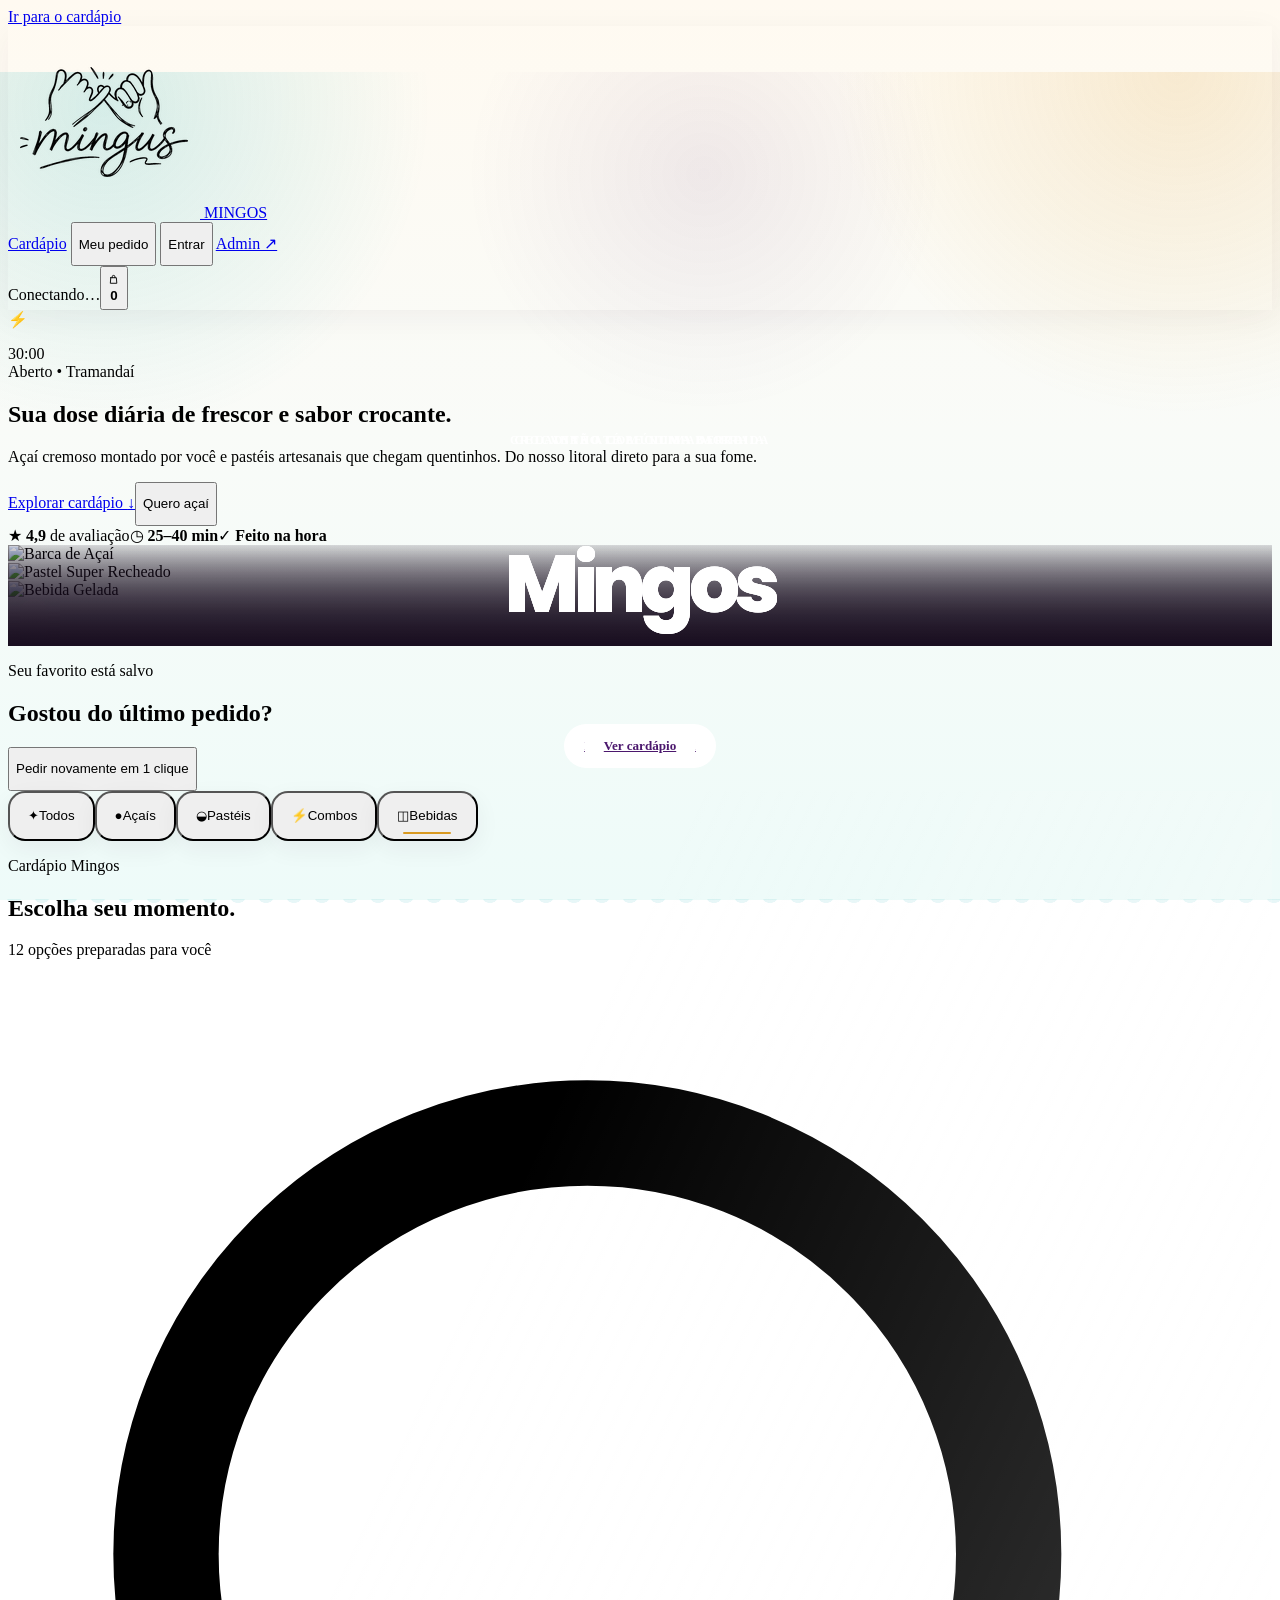
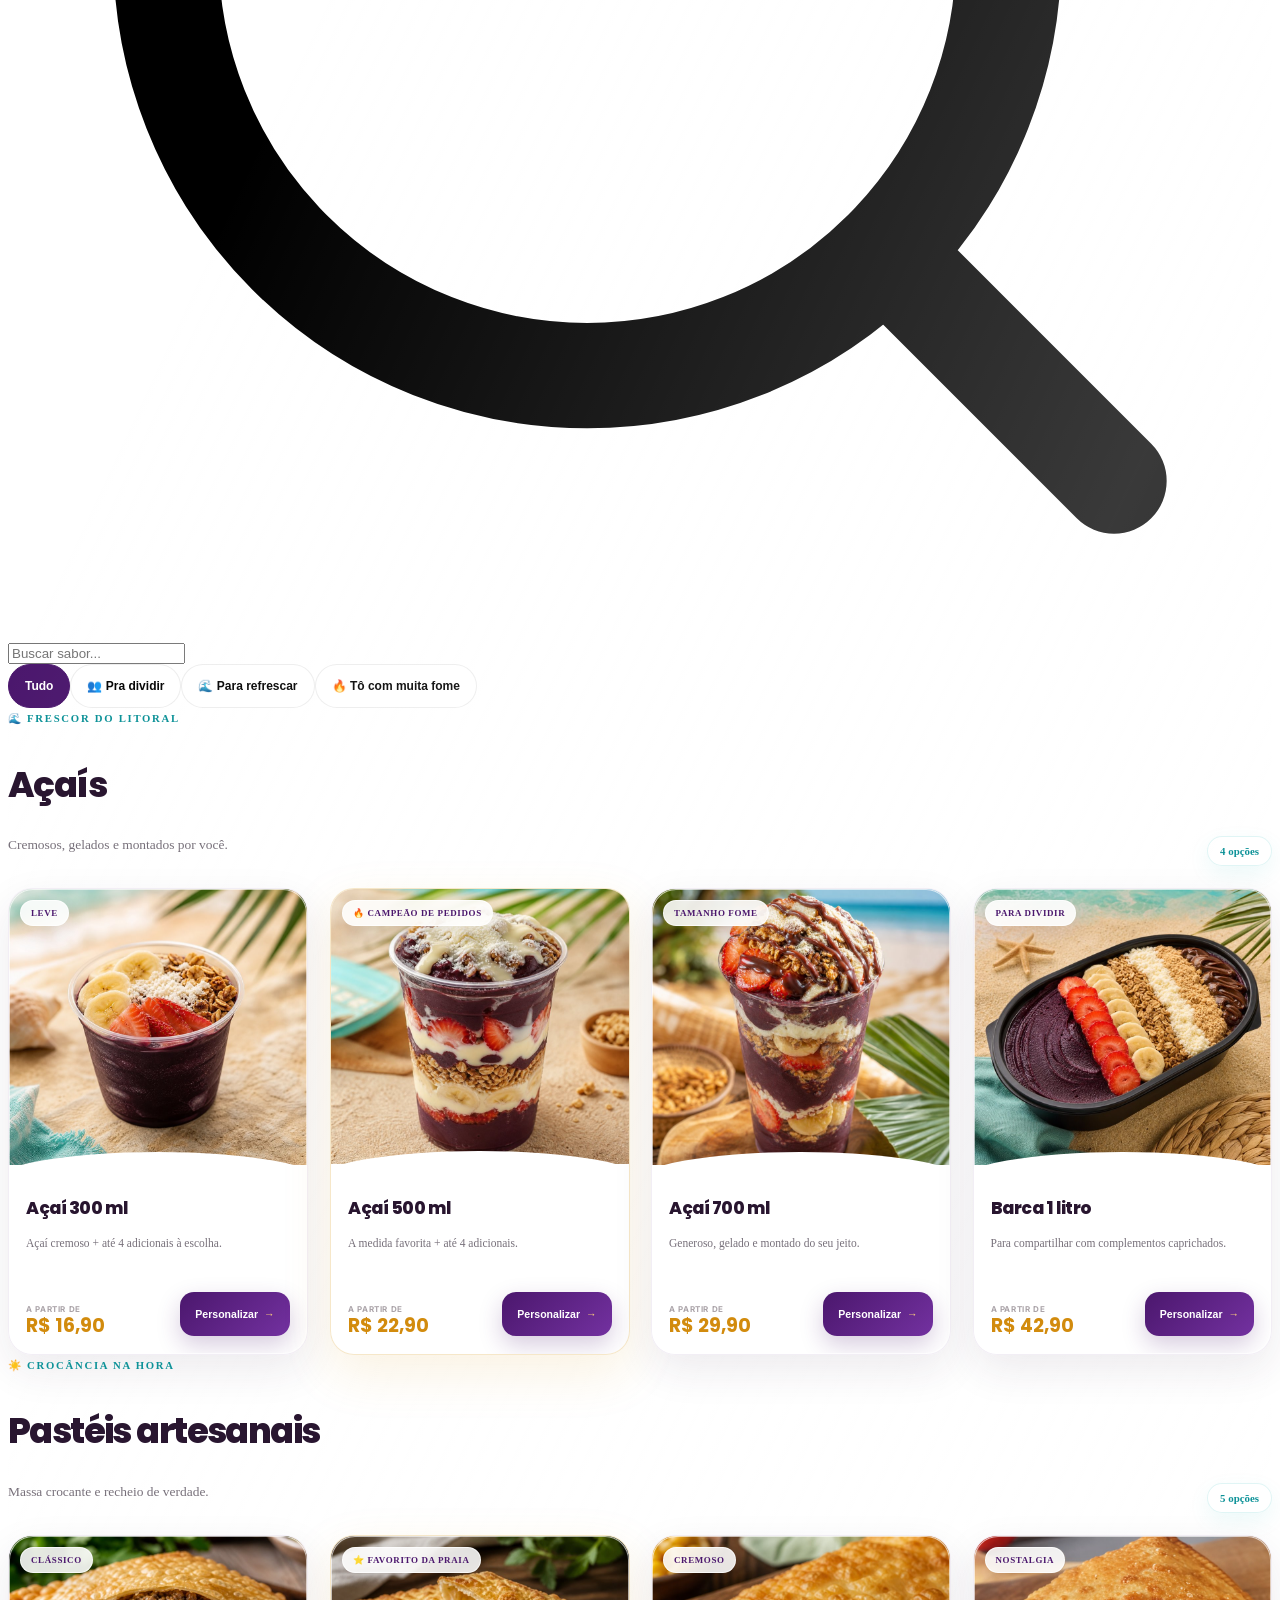
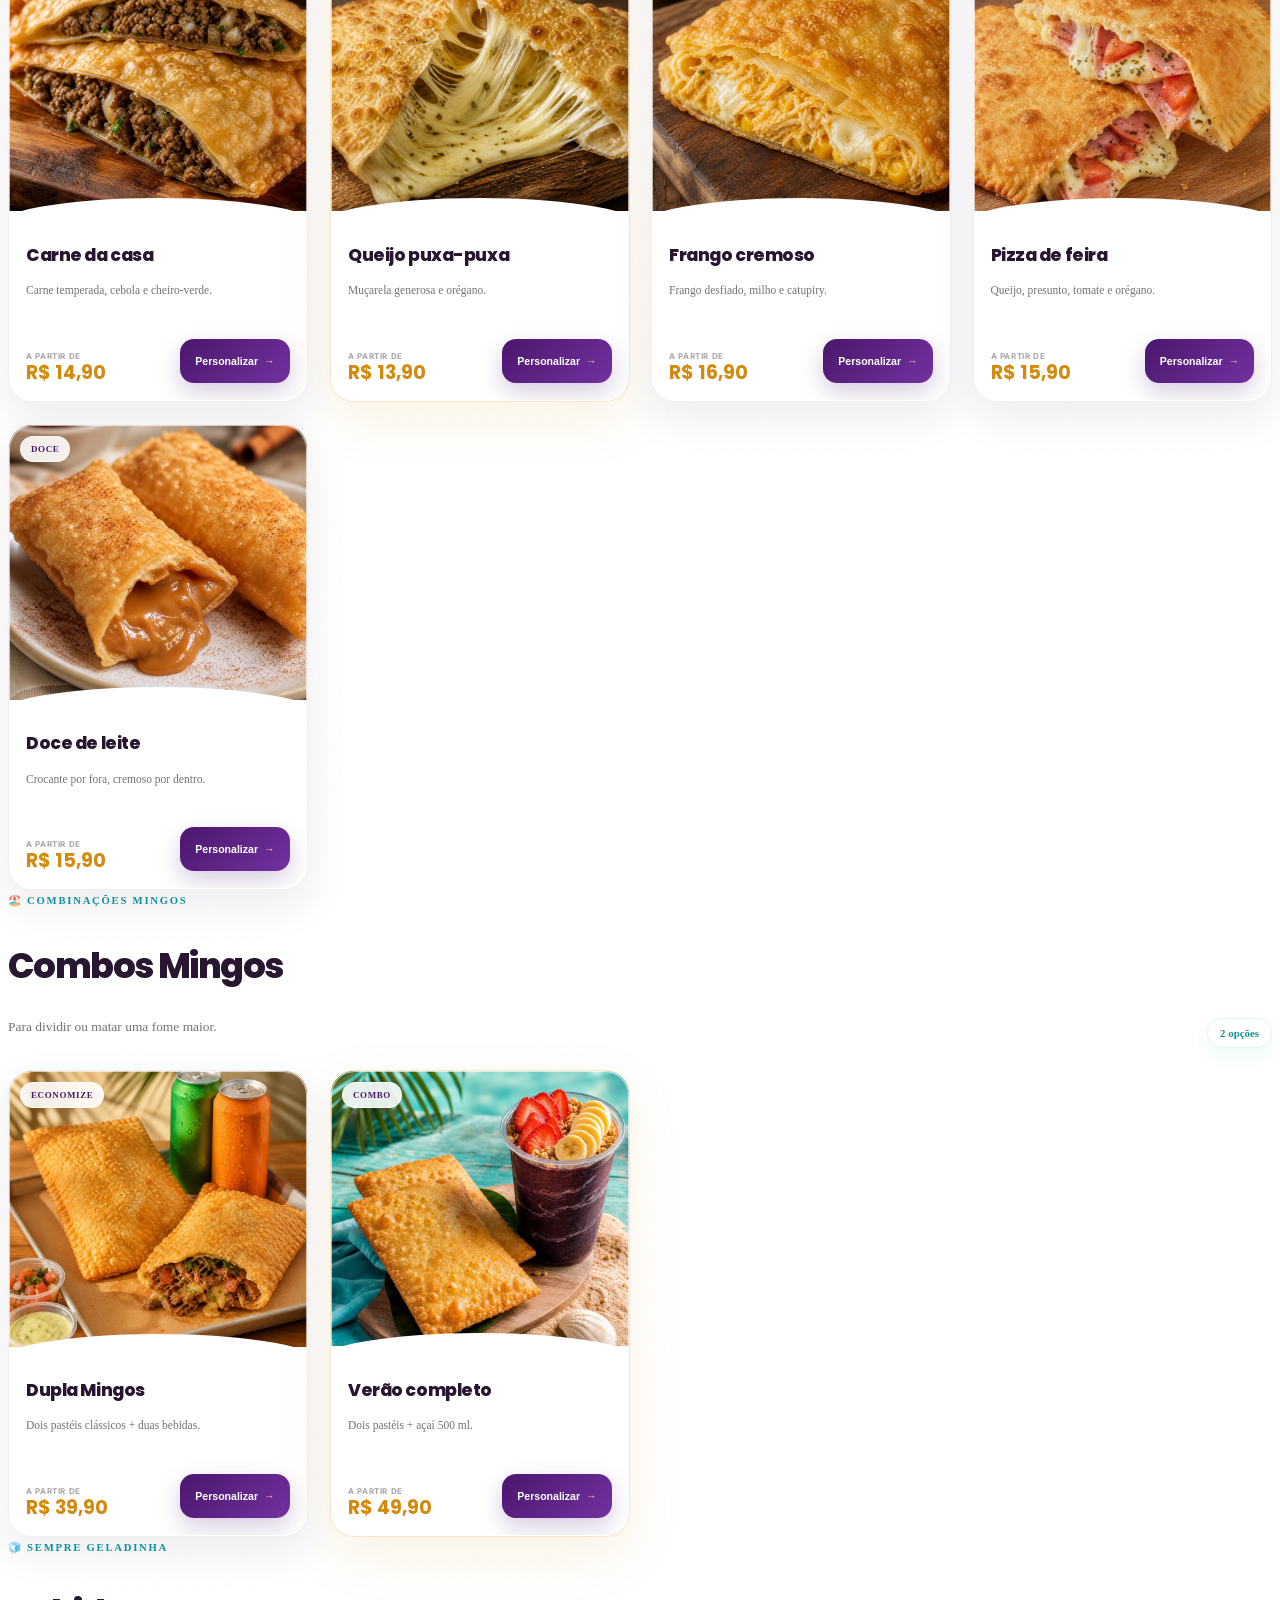
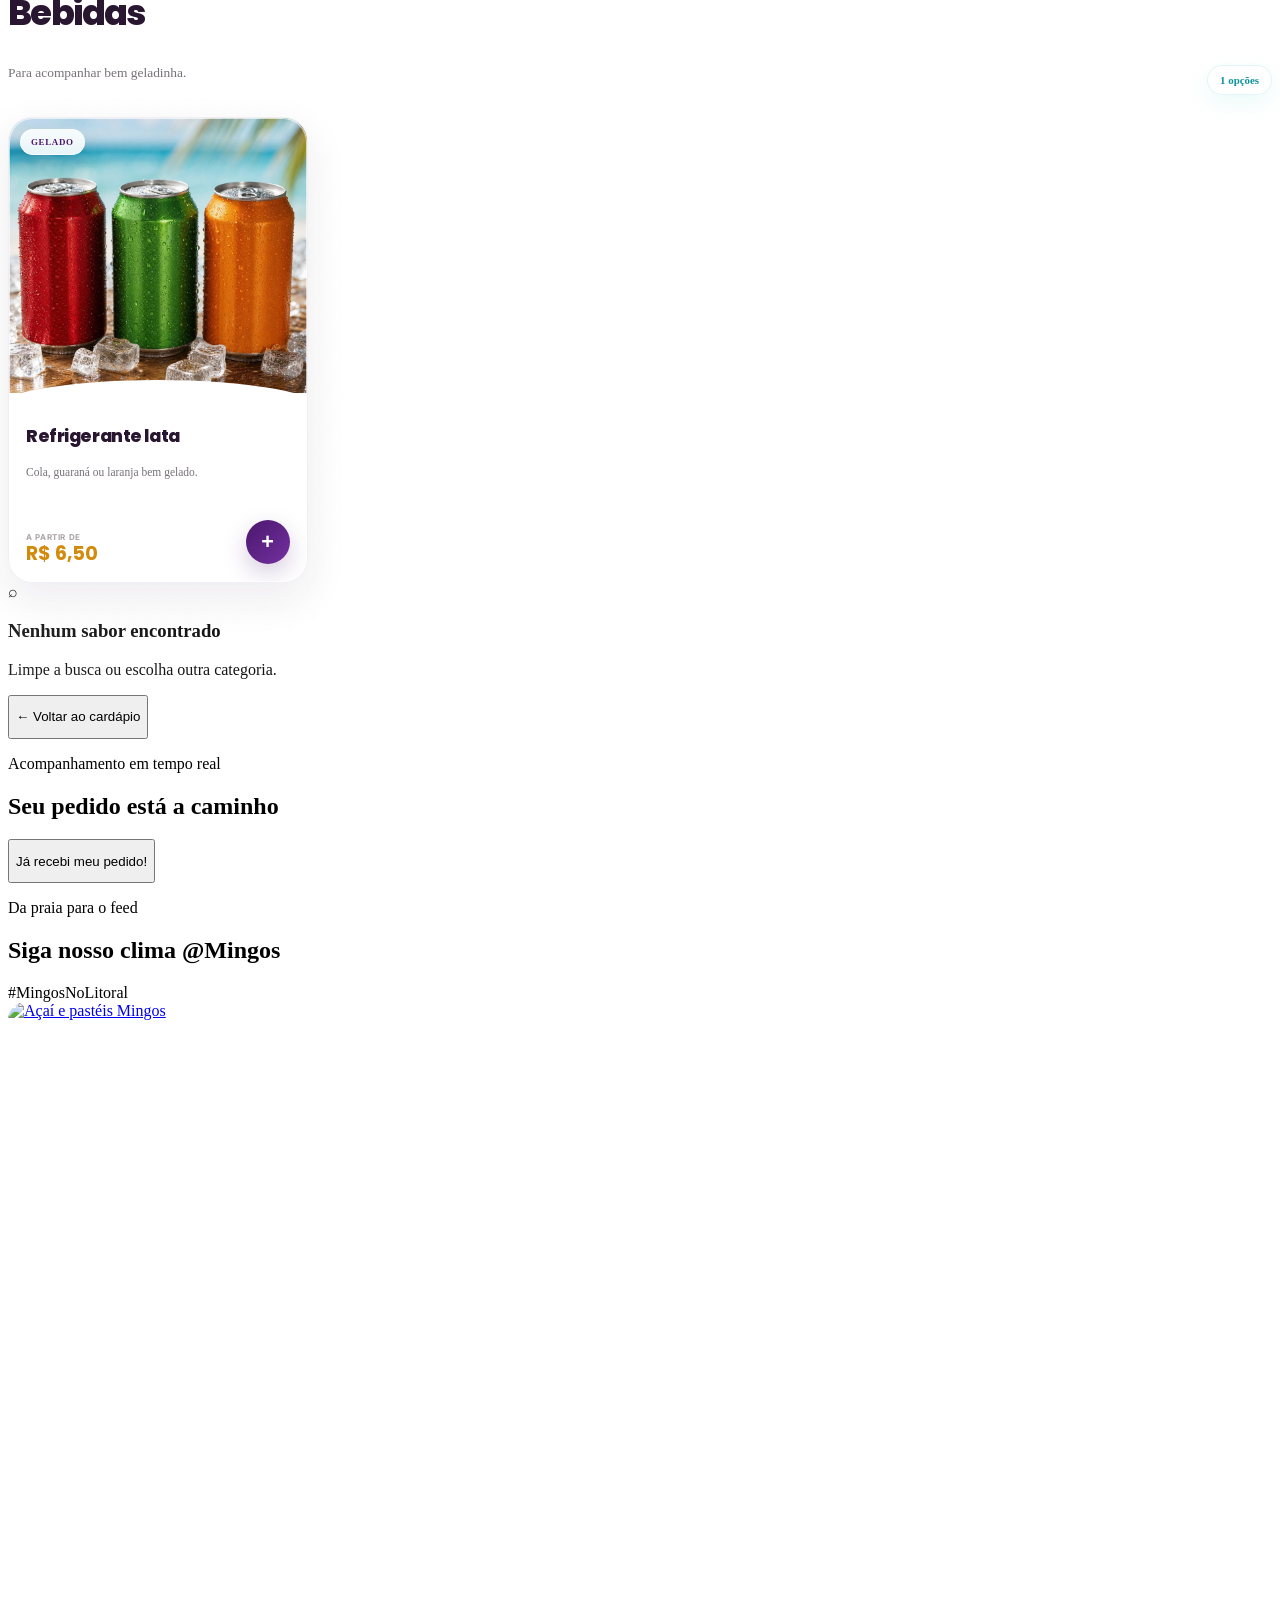
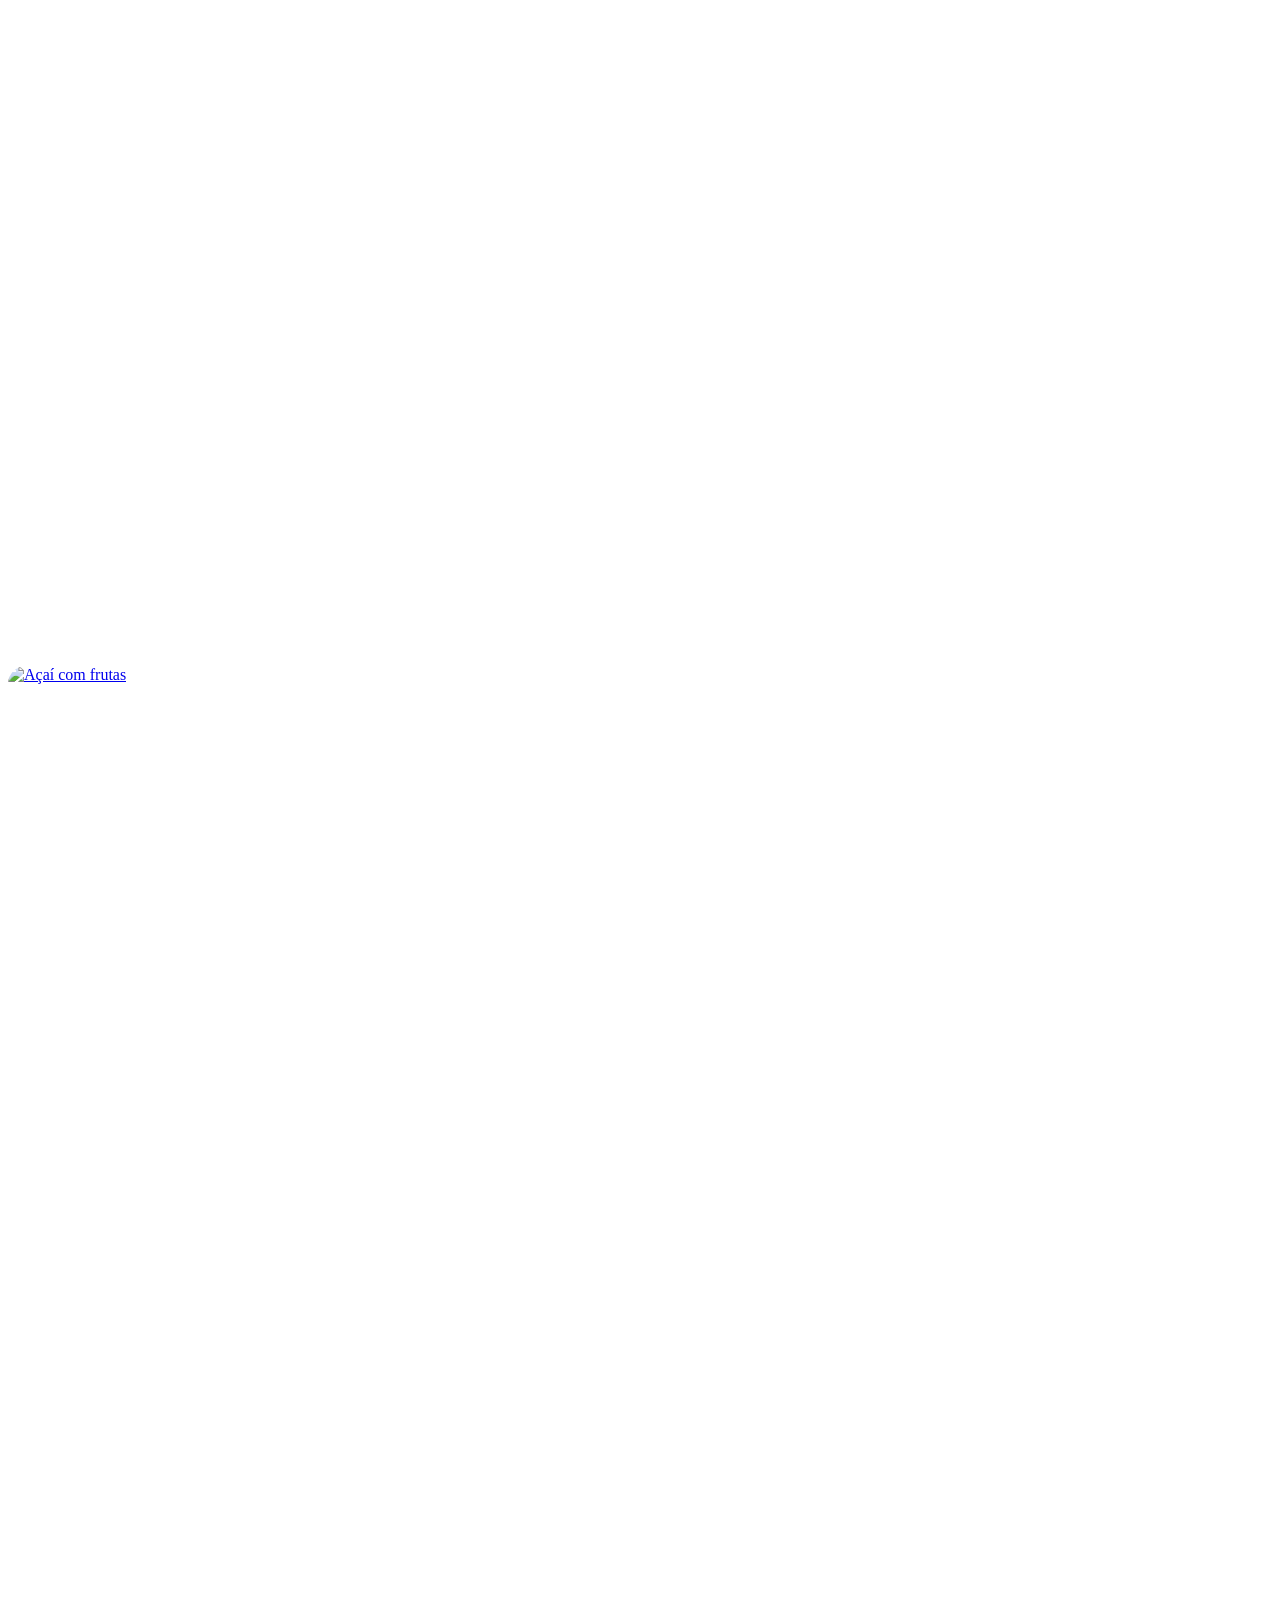
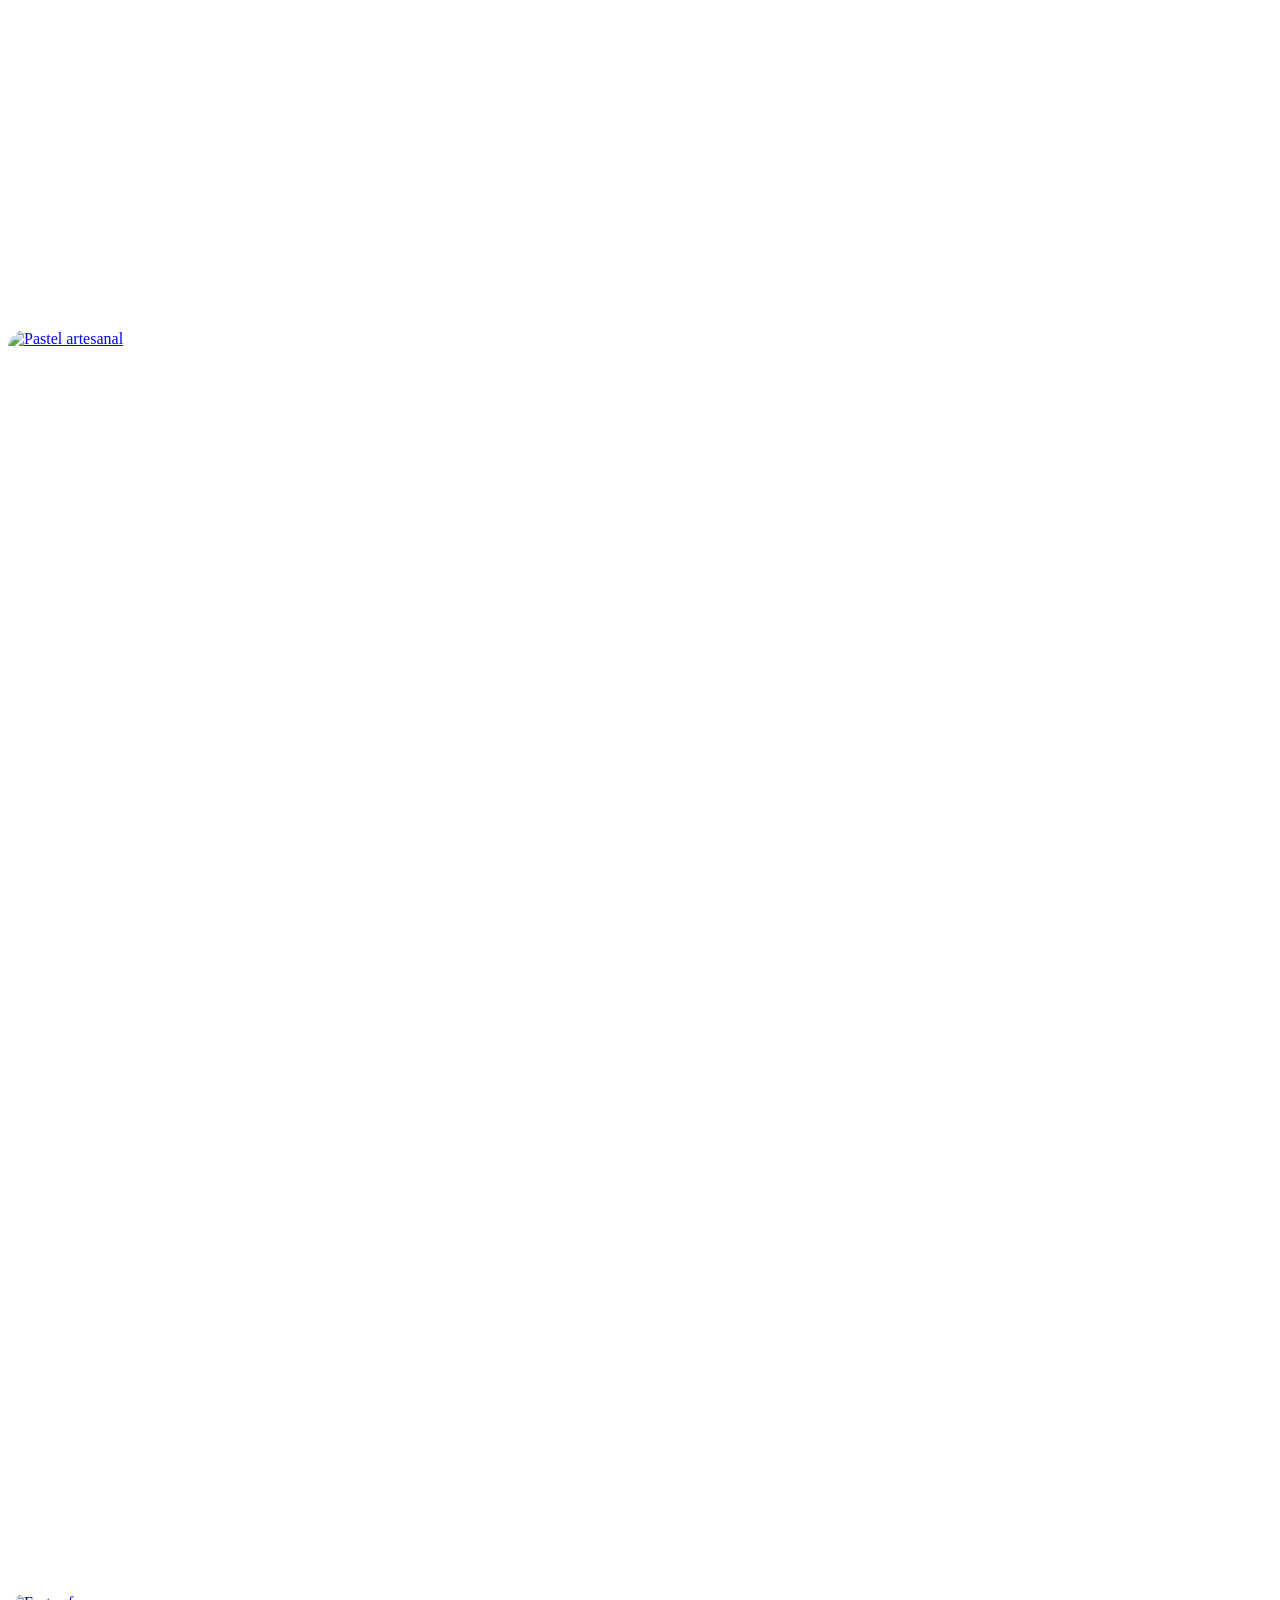
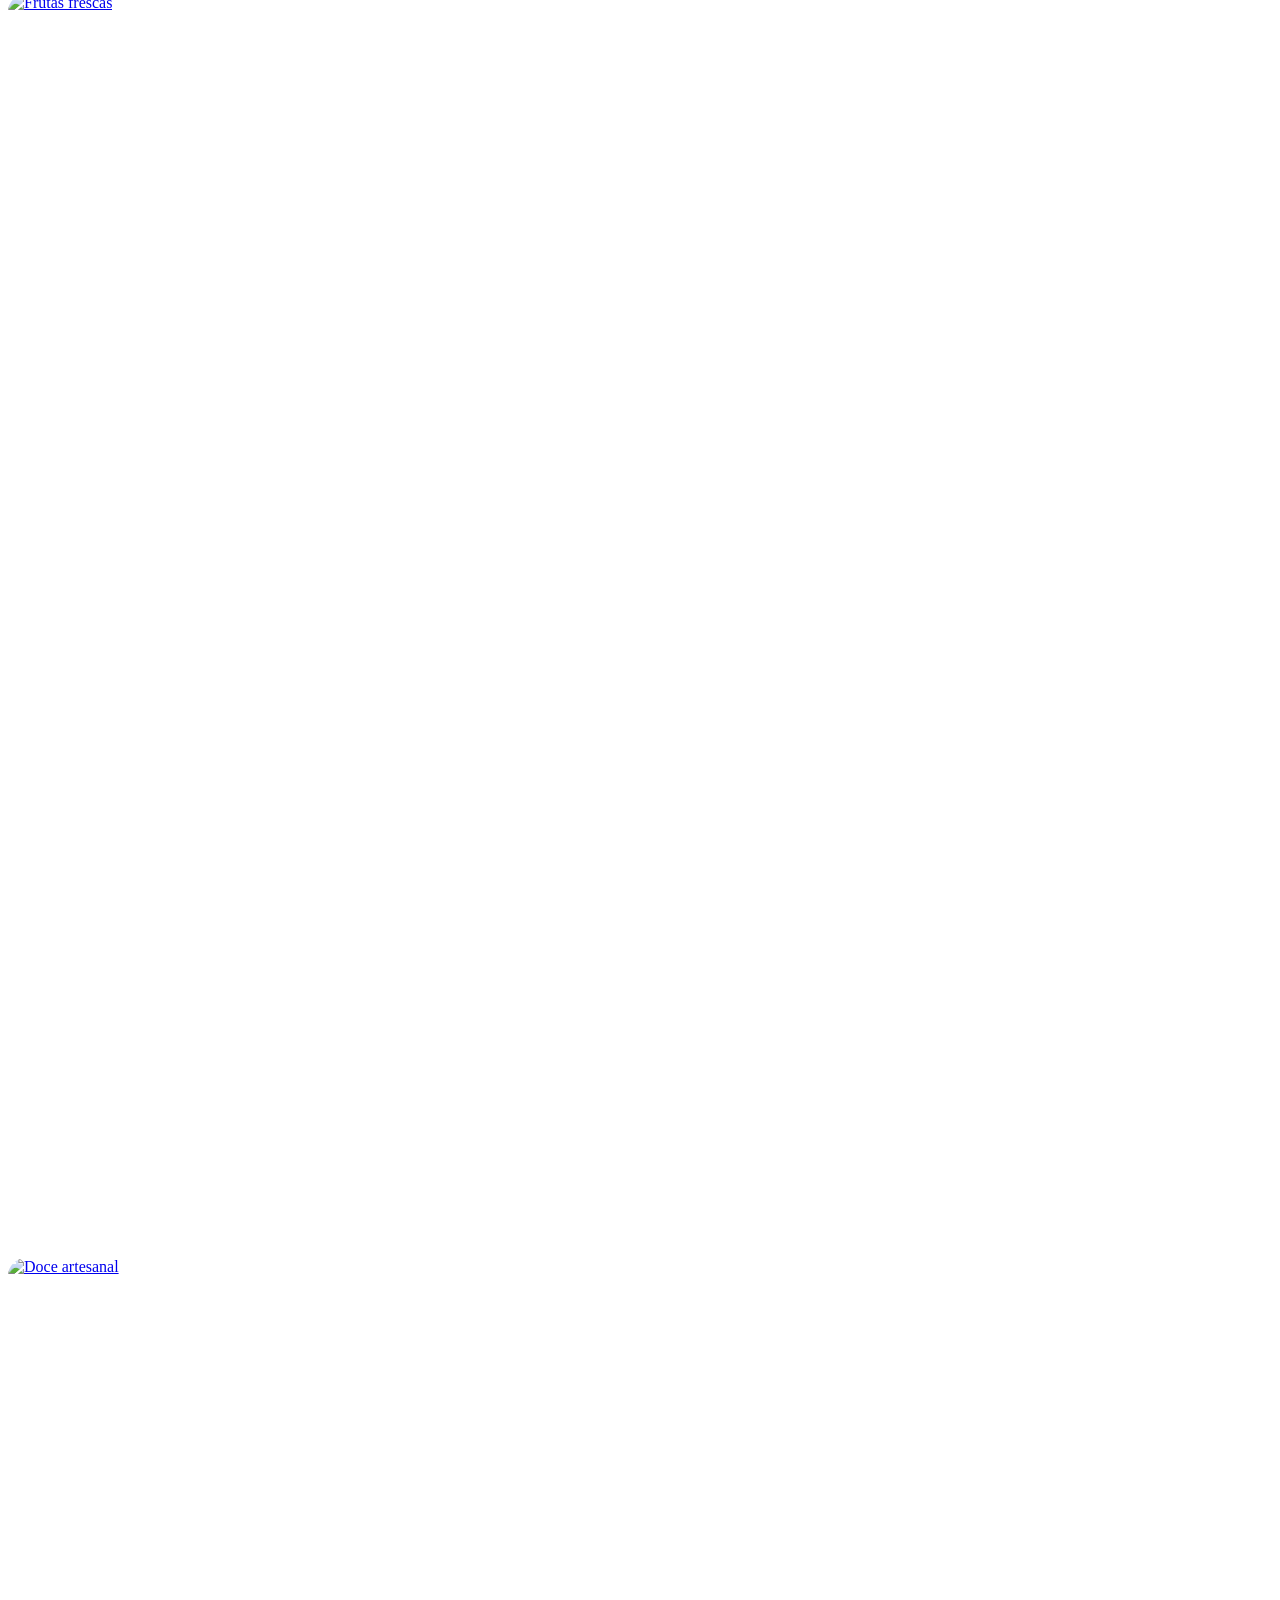
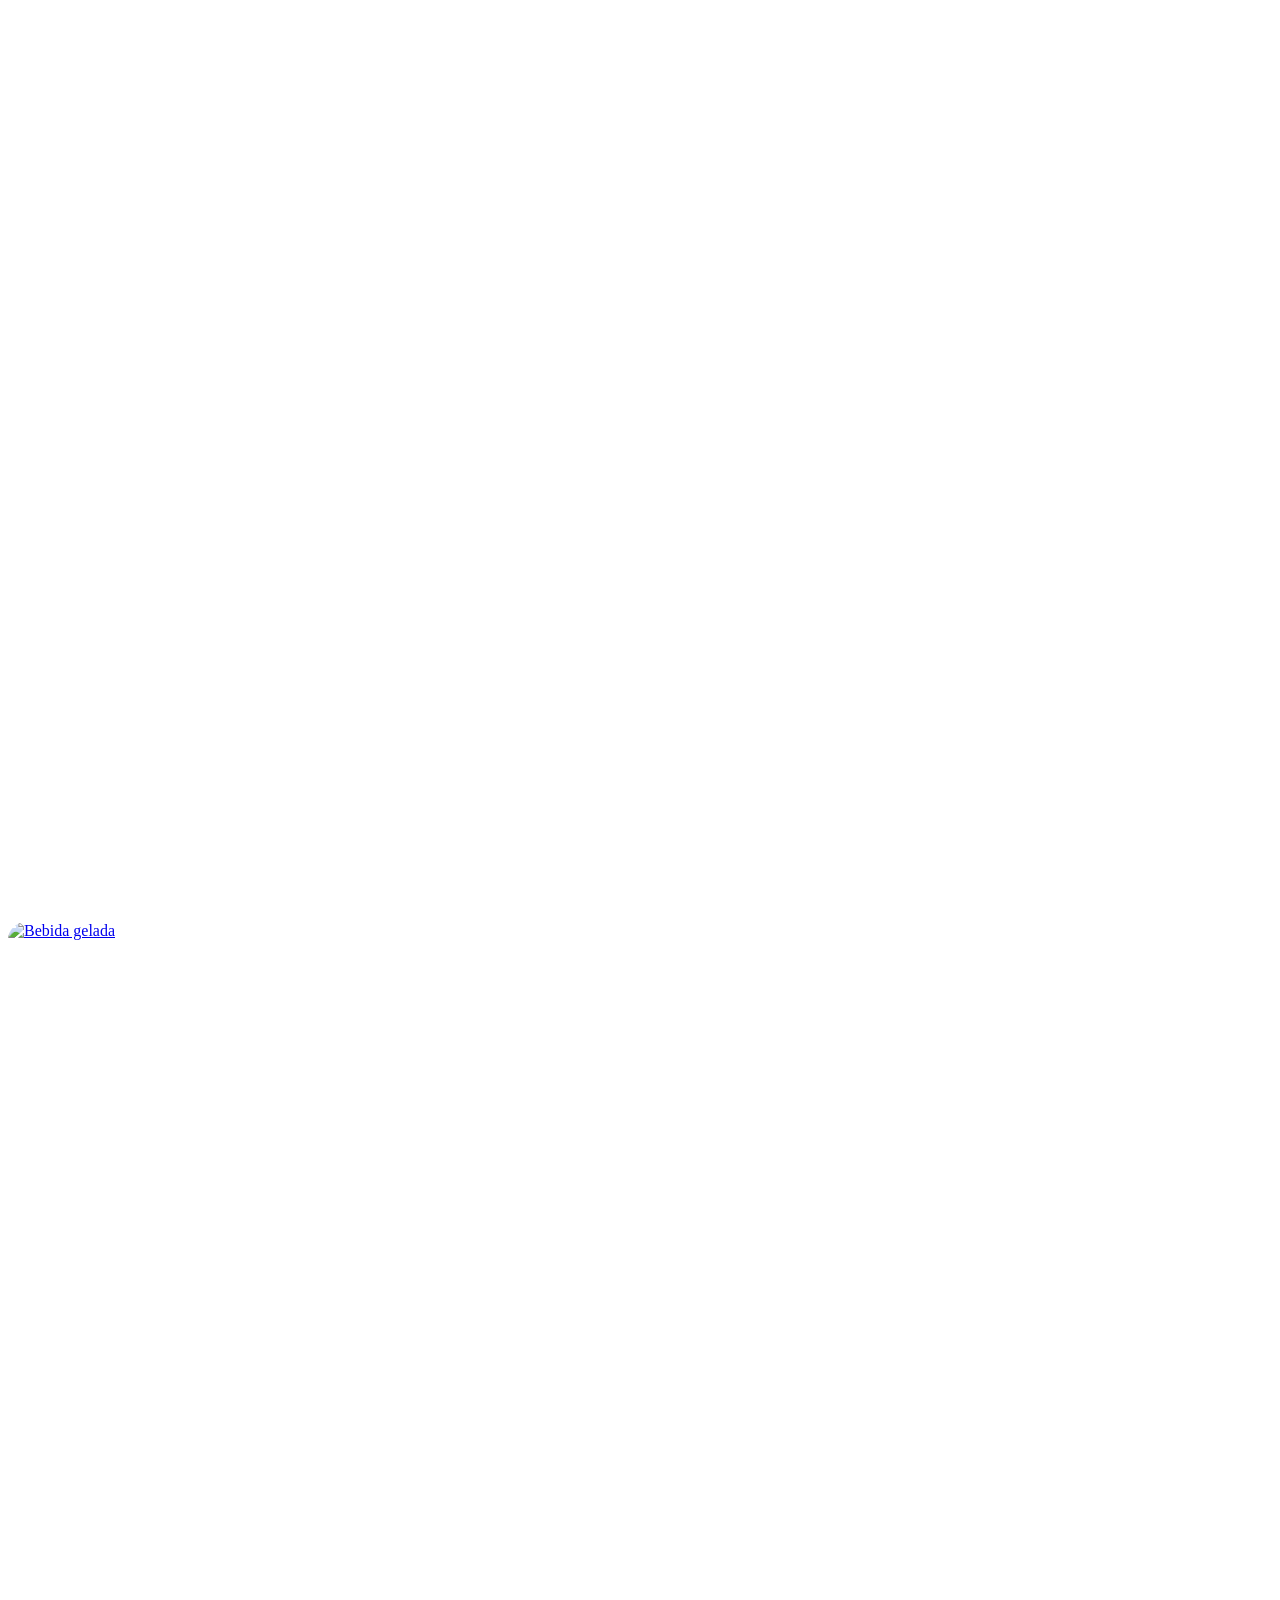
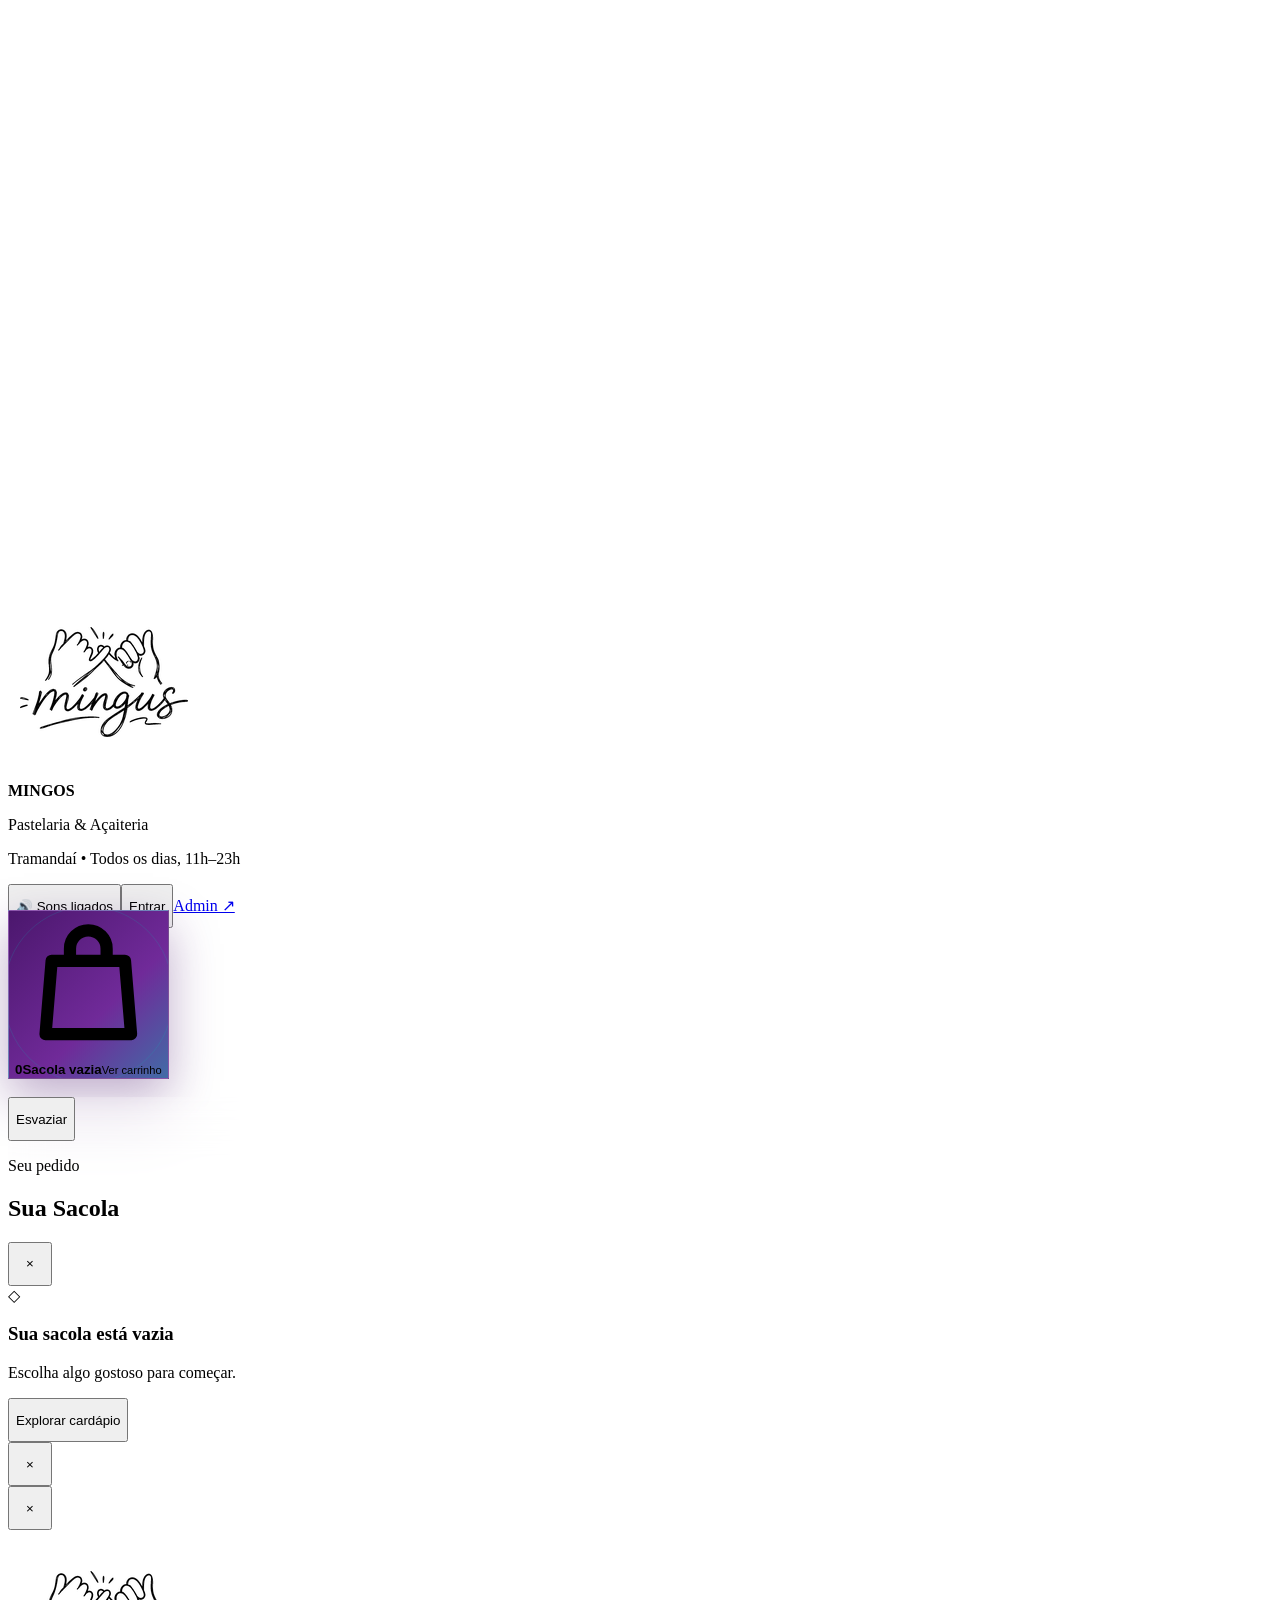
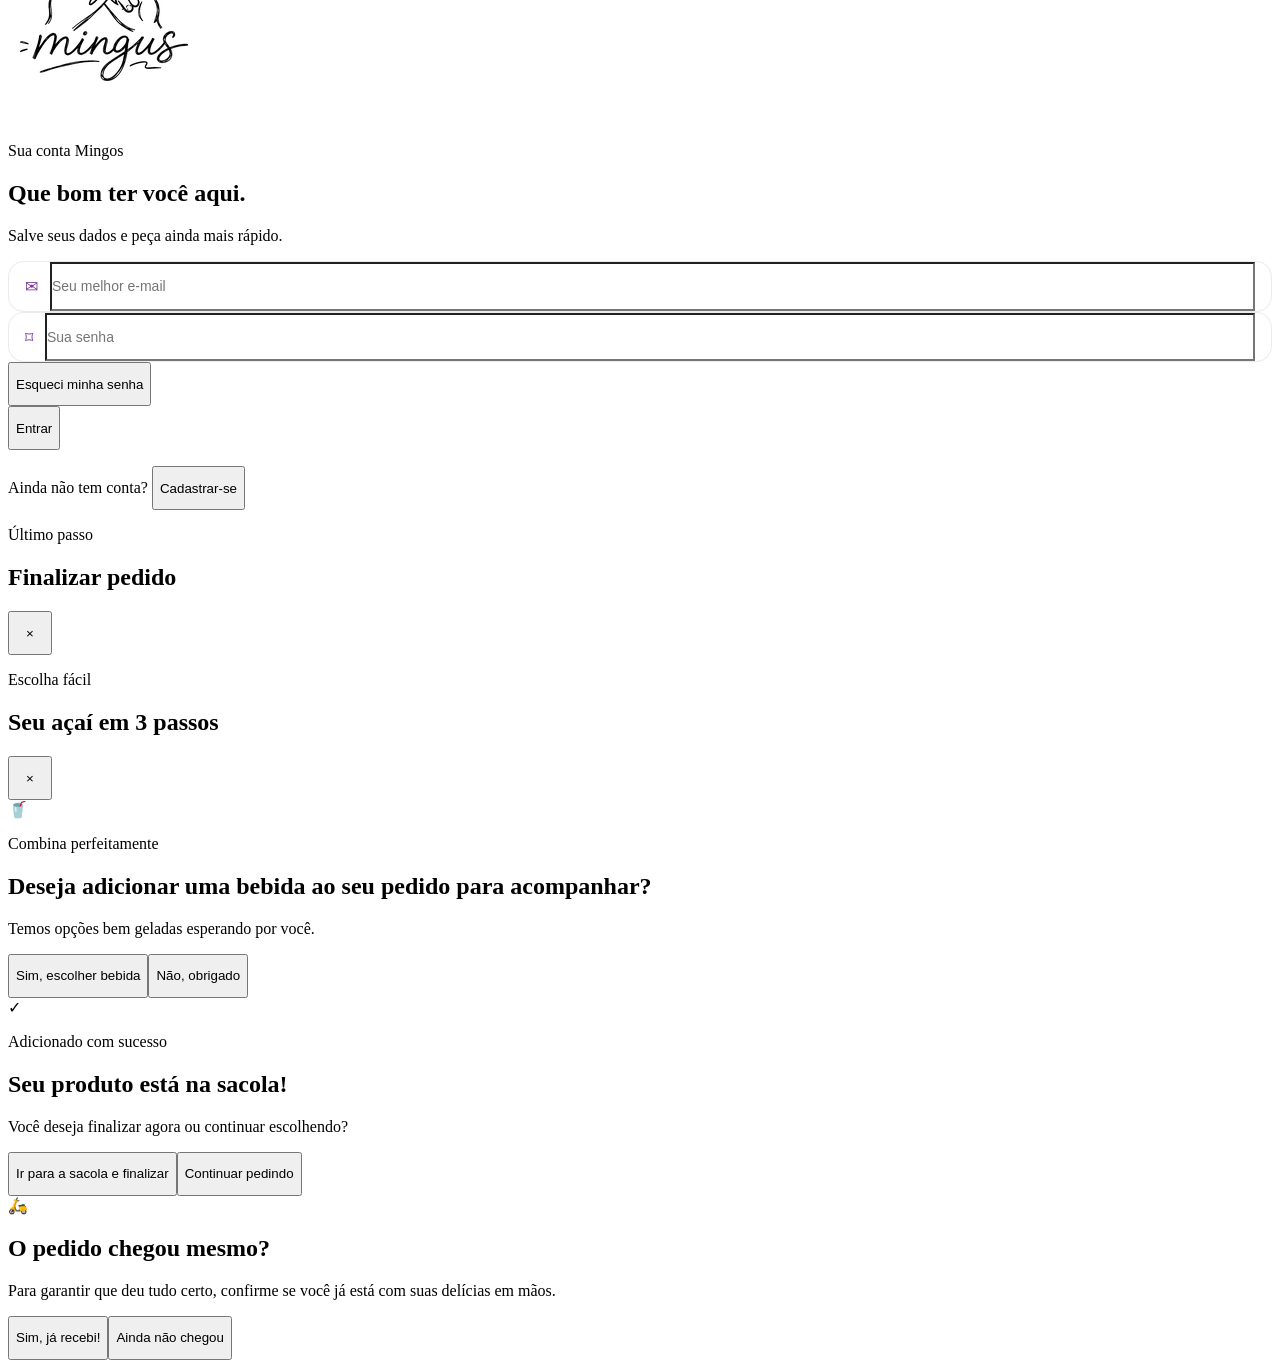
==== commit a88be34c: "change commit" ====
--- a/index.html
+++ b/index.html
@@ -93,5 +93,5 @@
   <section id="cart-choice-modal" class="fixed left-1/2 top-1/2 z-[75] hidden w-[calc(100%-1.5rem)] max-w-md -translate-x-1/2 -translate-y-1/2 rounded-[2rem] bg-white p-7 text-center shadow-deep" aria-hidden="true"><div class="mx-auto grid h-20 w-20 place-items-center rounded-full bg-teal/10 text-4xl text-teal">✓</div><p class="mt-5 text-xs font-bold uppercase tracking-[.18em] text-teal">Adicionado com sucesso</p><h2 class="mt-2 font-display text-2xl font-bold">Seu produto está na sacola!</h2><p class="mt-2 text-sm text-slate-500">Você deseja finalizar agora ou continuar escolhendo?</p><div class="mt-6 grid gap-2"><button id="go-to-cart" class="ripple rounded-2xl bg-acai py-4 font-bold text-white">Ir para a sacola e finalizar</button><button id="continue-shopping" class="rounded-2xl py-3 text-sm font-semibold text-slate-500">Continuar pedindo</button></div></section>
   <section id="delivery-confirm-modal" class="fixed left-1/2 top-1/2 z-[80] hidden w-[calc(100%-1.5rem)] max-w-md -translate-x-1/2 -translate-y-1/2 rounded-[2rem] bg-white p-7 text-center shadow-deep" aria-hidden="true"><div class="mx-auto grid h-16 w-16 place-items-center rounded-full bg-teal/10 text-3xl">🛵</div><h2 class="mt-5 font-display text-2xl font-bold">O pedido chegou mesmo?</h2><p class="mt-3 text-sm leading-6 text-slate-500">Para garantir que deu tudo certo, confirme se você já está com suas delícias em mãos.</p><div class="mt-6 grid gap-2"><button id="confirm-delivery" class="min-h-12 rounded-2xl bg-acai font-bold text-white">Sim, já recebi!</button><button data-close class="min-h-12 rounded-2xl font-semibold text-slate-500">Ainda não chegou</button></div></section>
   <div id="toast-container" class="fixed right-4 top-20 z-[100] flex w-[min(360px,calc(100%-2rem))] flex-col gap-3"></div>
-  <script type="module" src="firebase-service.js?v=20260714-2"></script><script defer src="sync.js?v=20260714-2"></script><script defer src="tracking.js?v=20260714-2"></script><script defer src="app.js?v=20260714-4"></script>
+  <script type="module" src="firebase-service.js?v=20260714-2"></script><script defer src="sync.js?v=20260714-2"></script><script defer src="tracking.js?v=20260714-2"></script><script defer src="app.js?v=20260714-5"></script>
 </body></html>
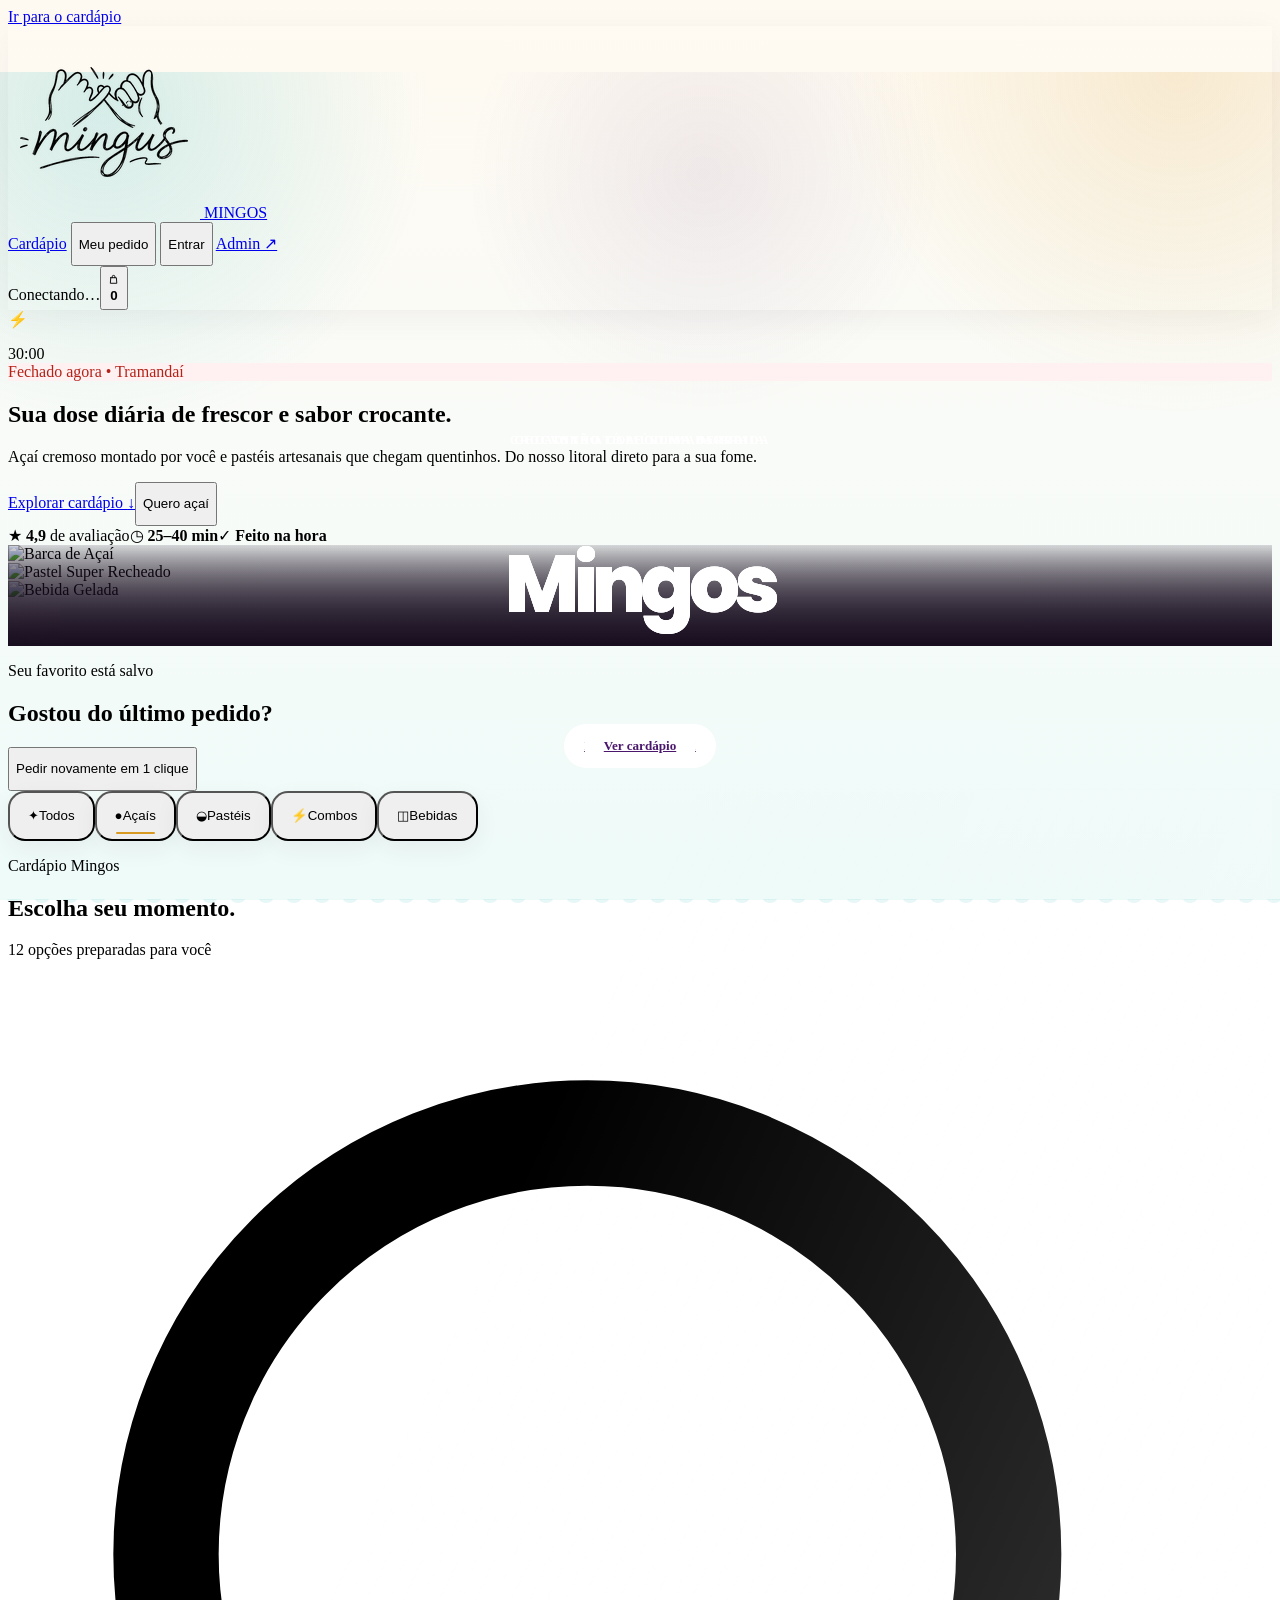
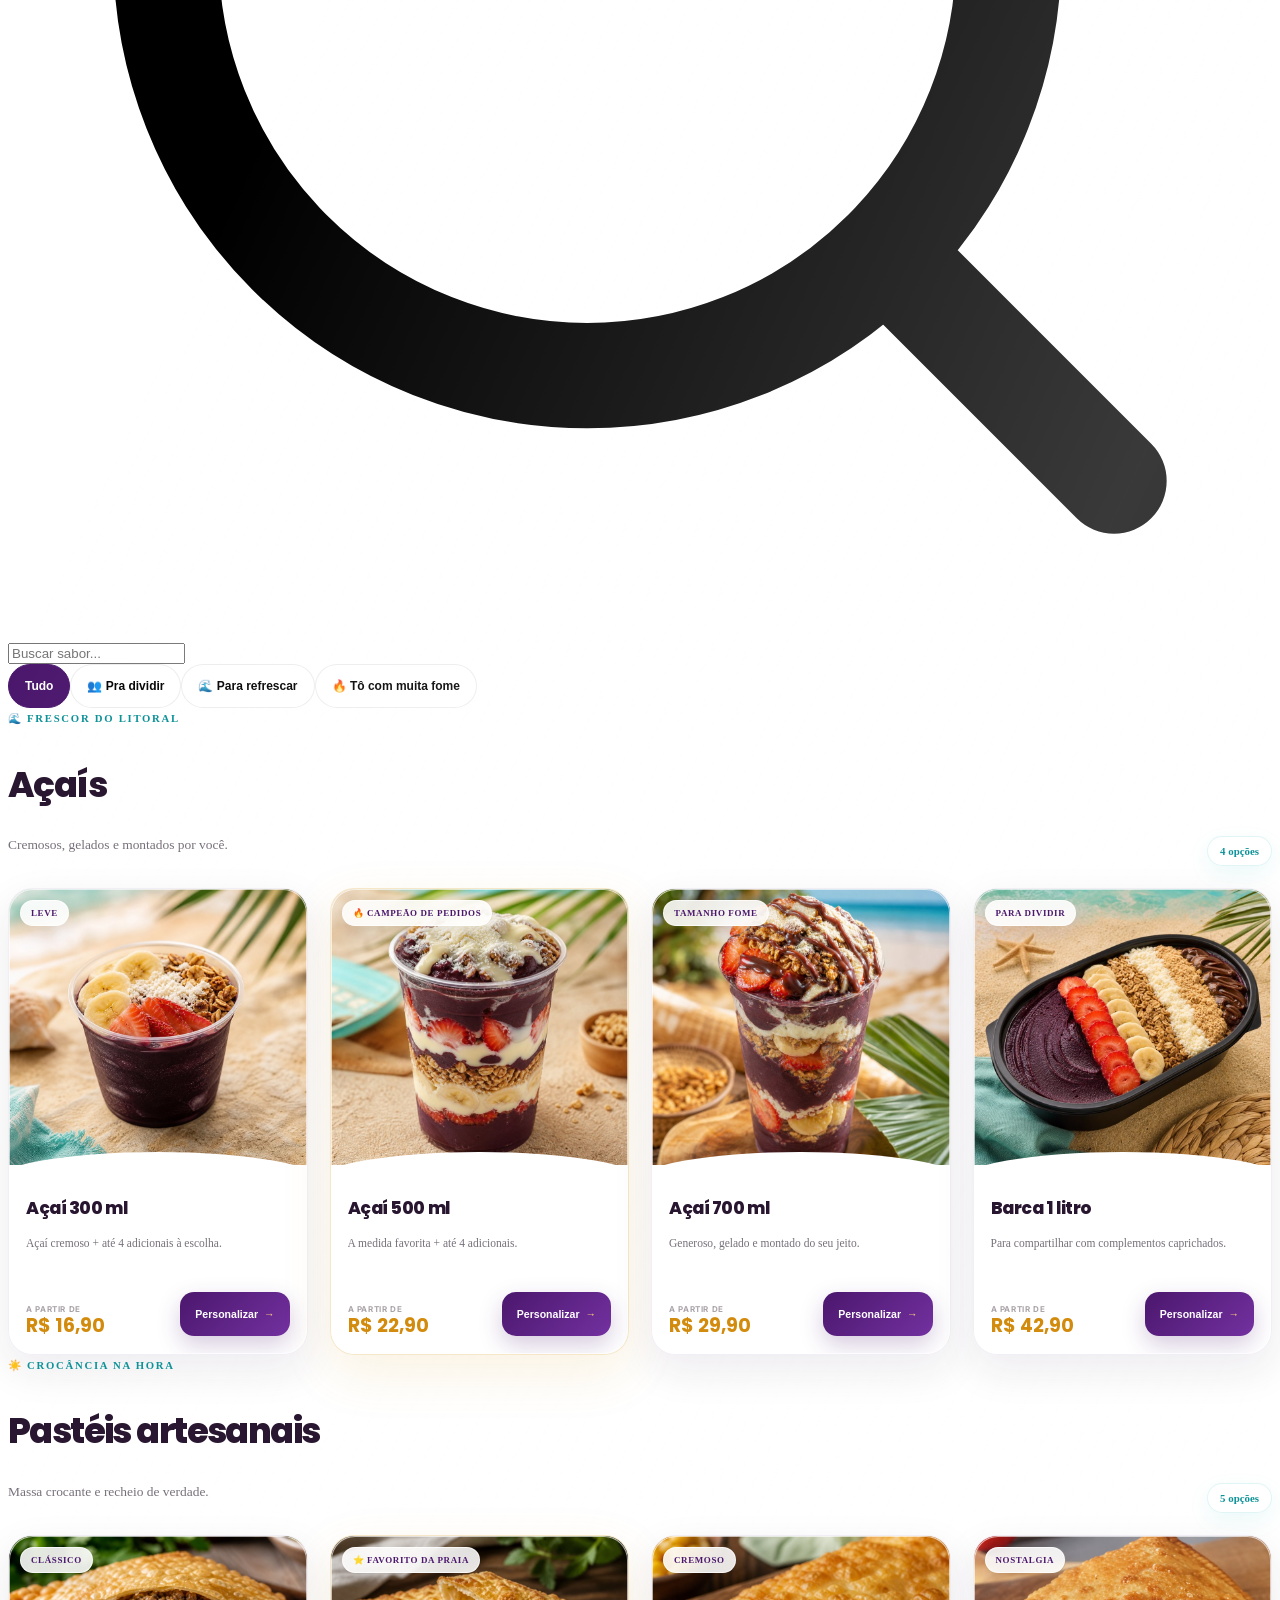
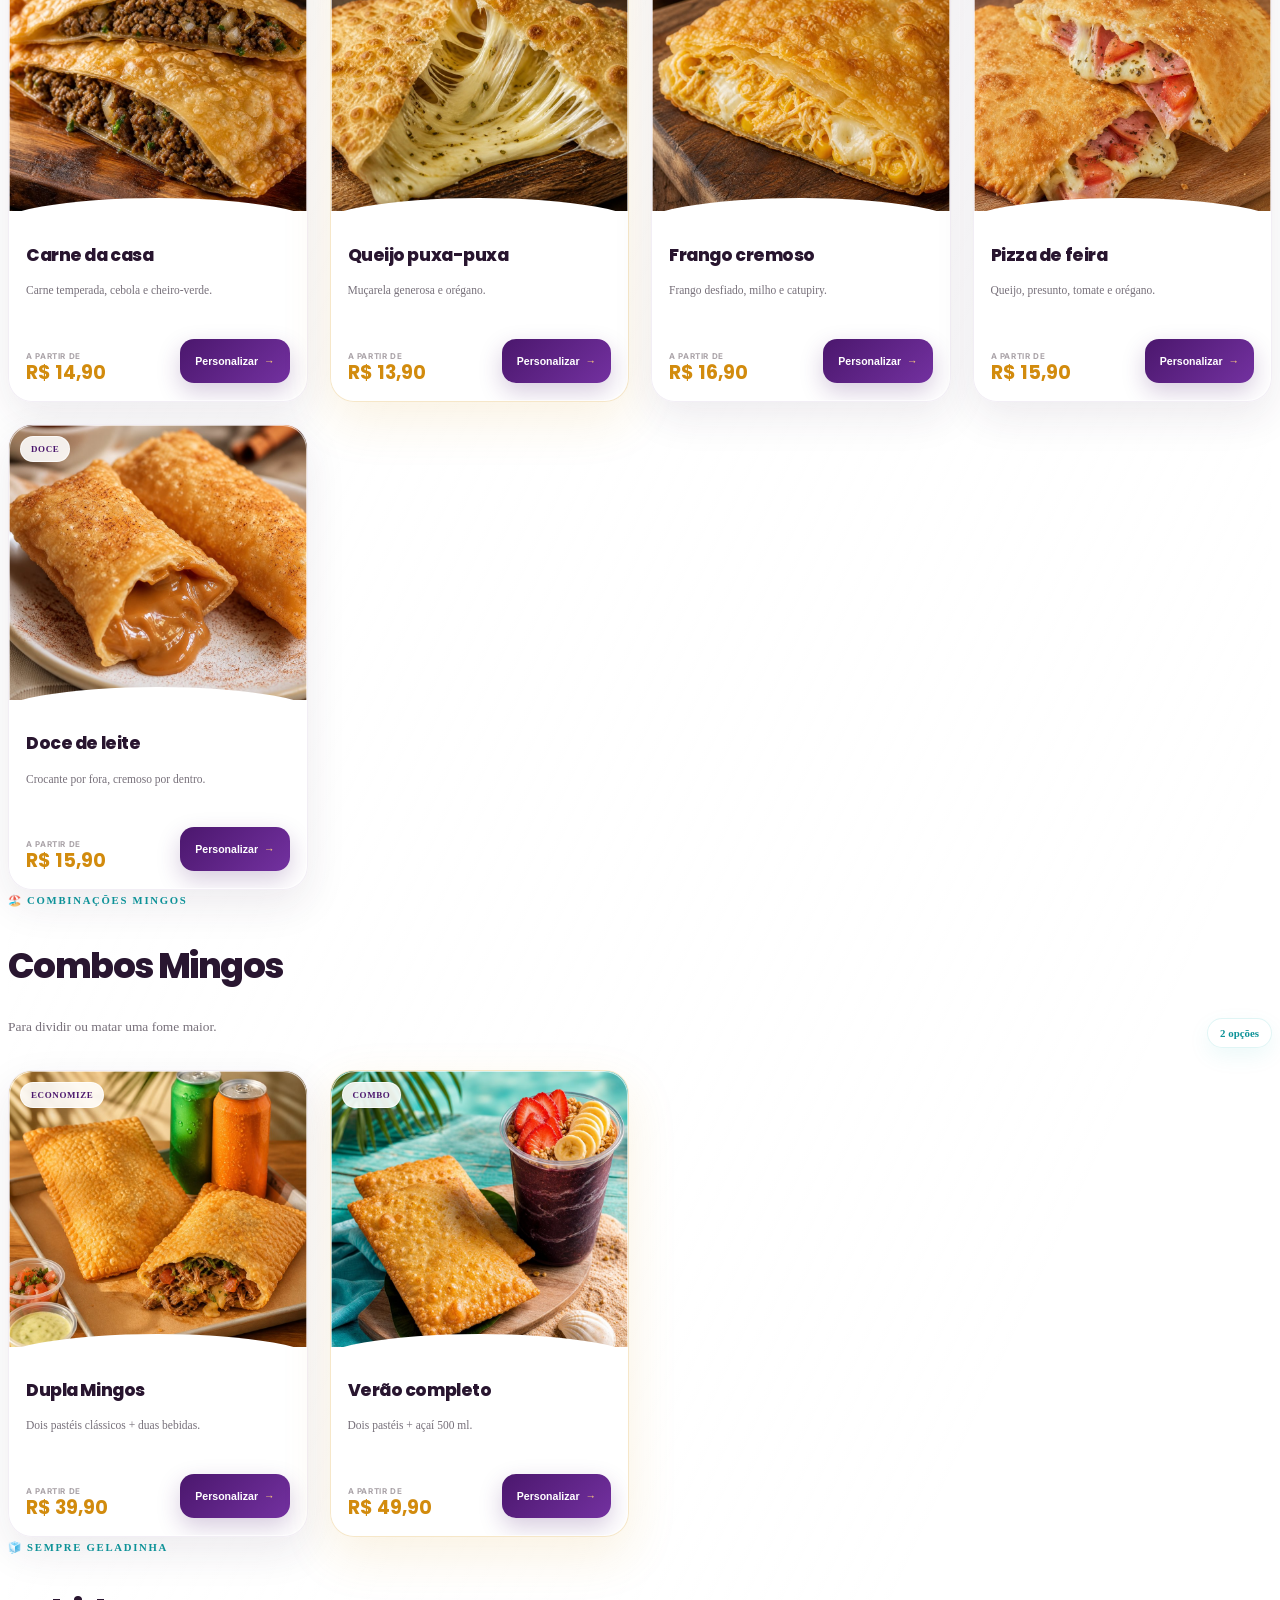
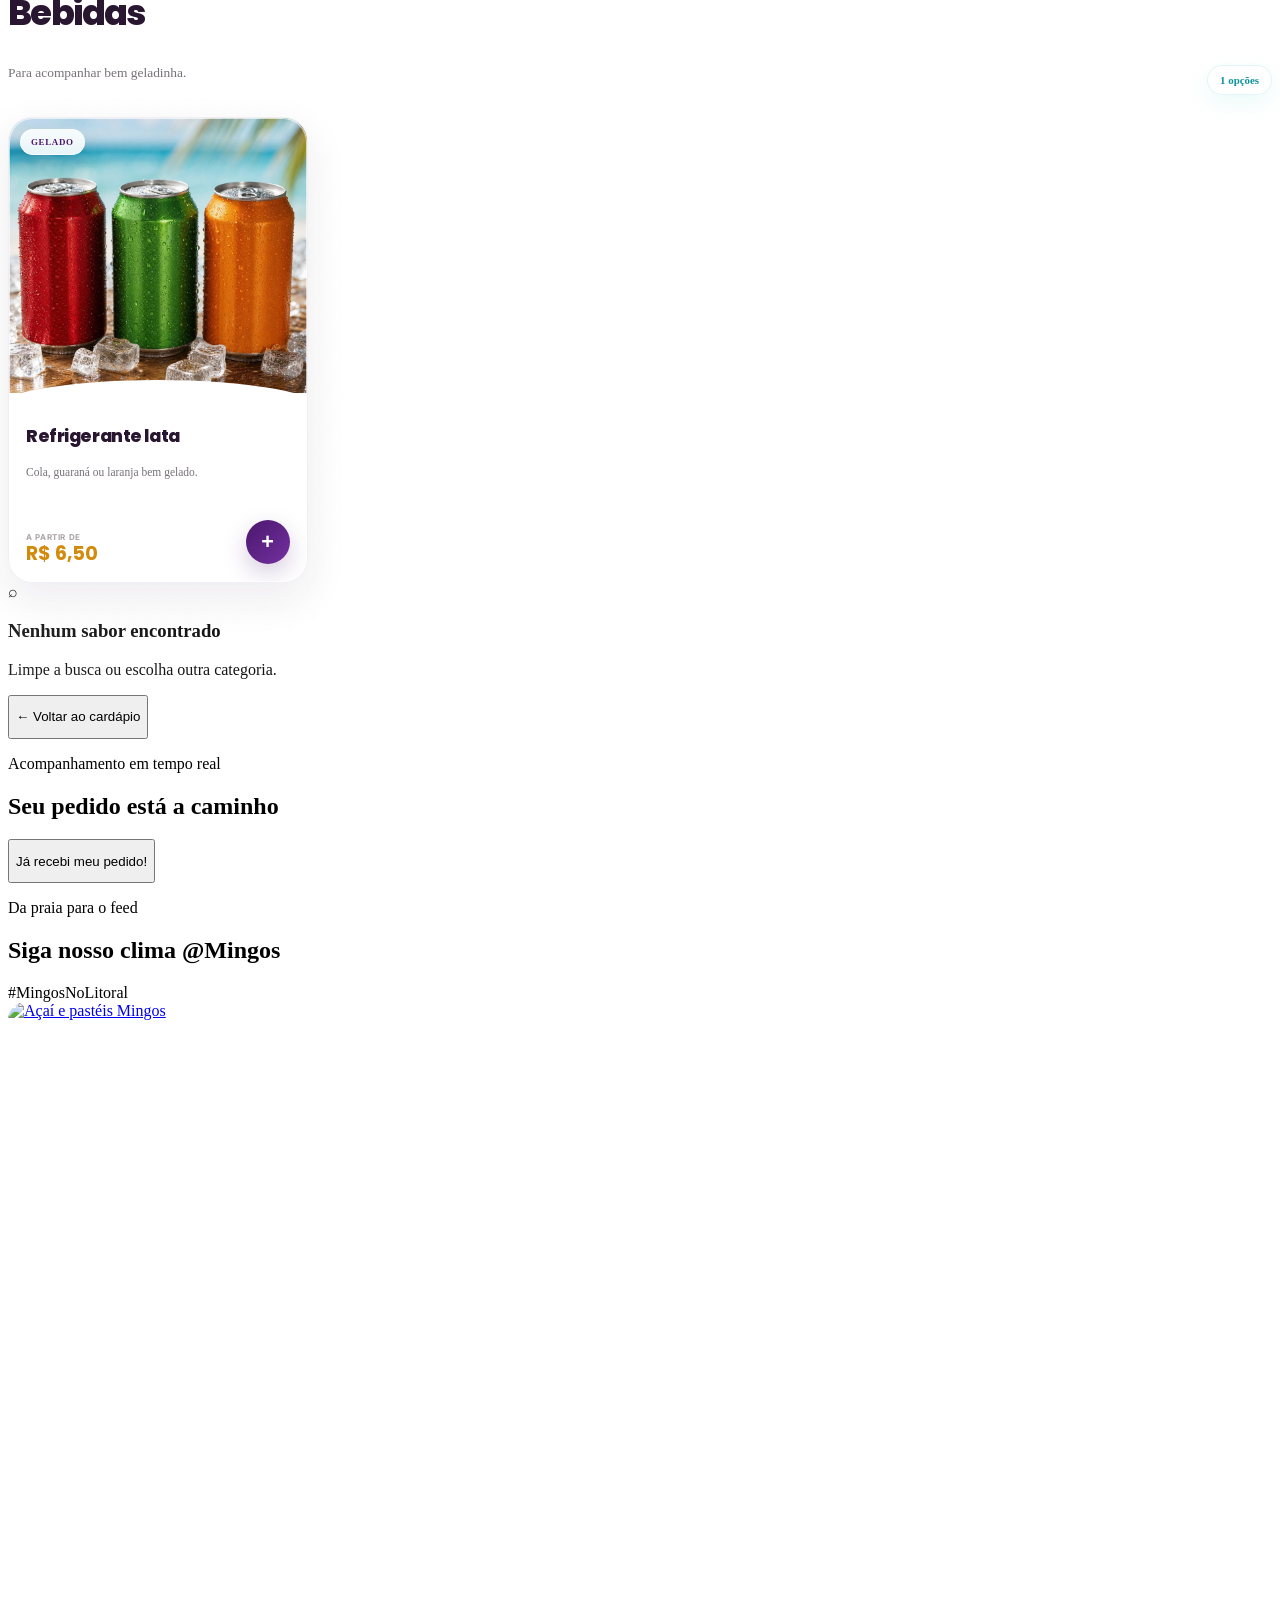
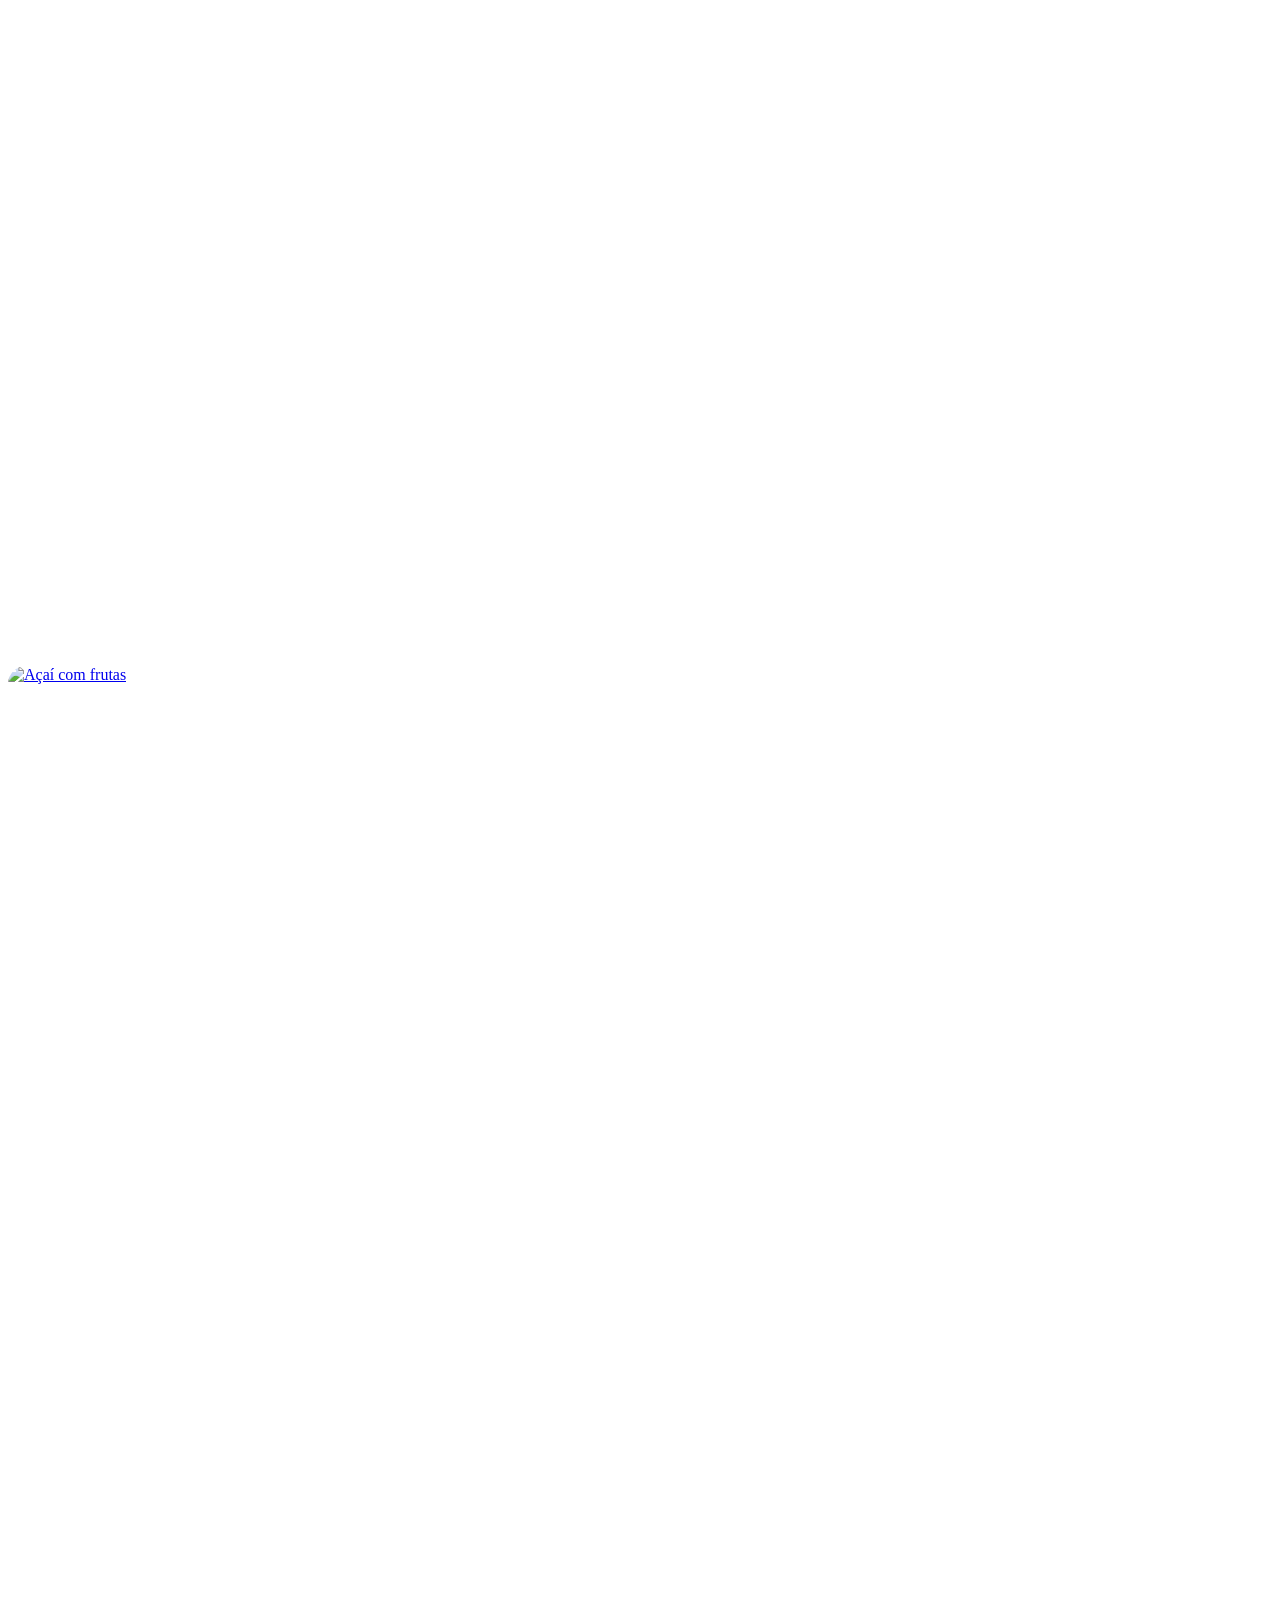
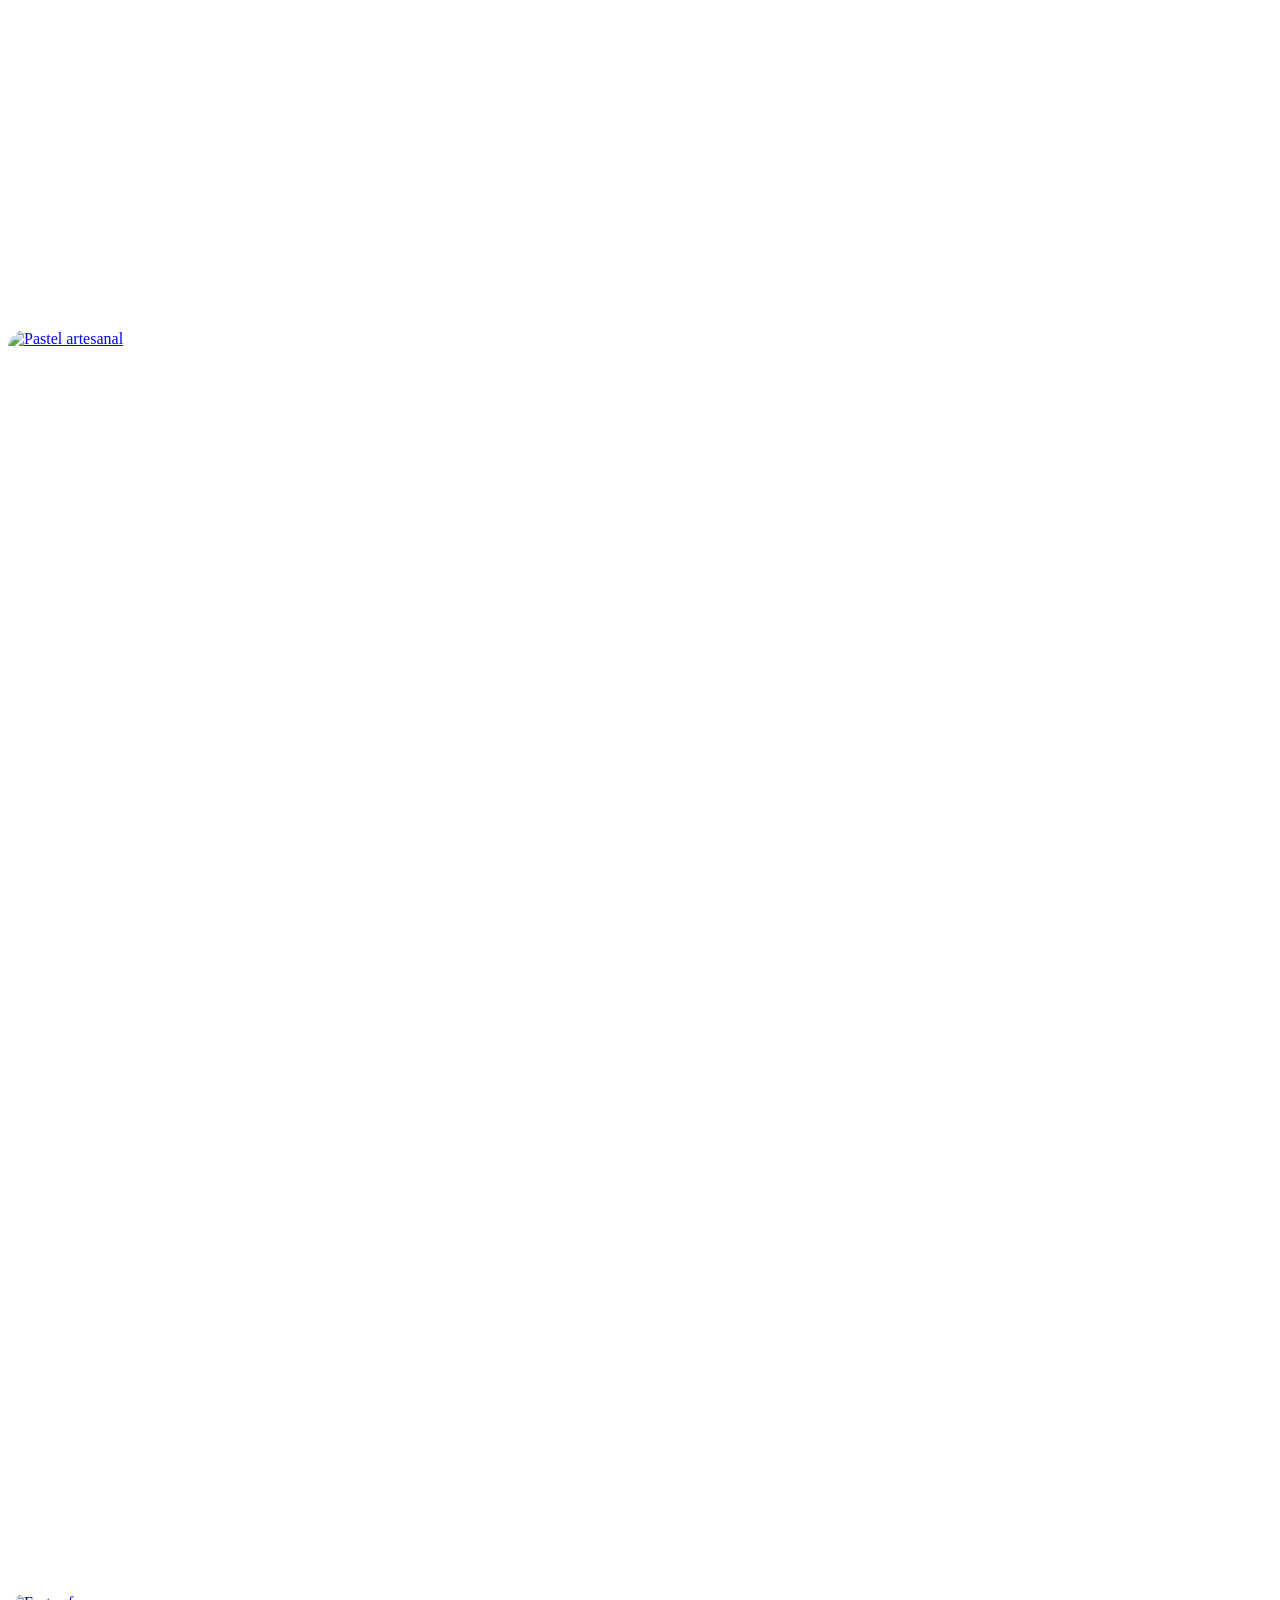
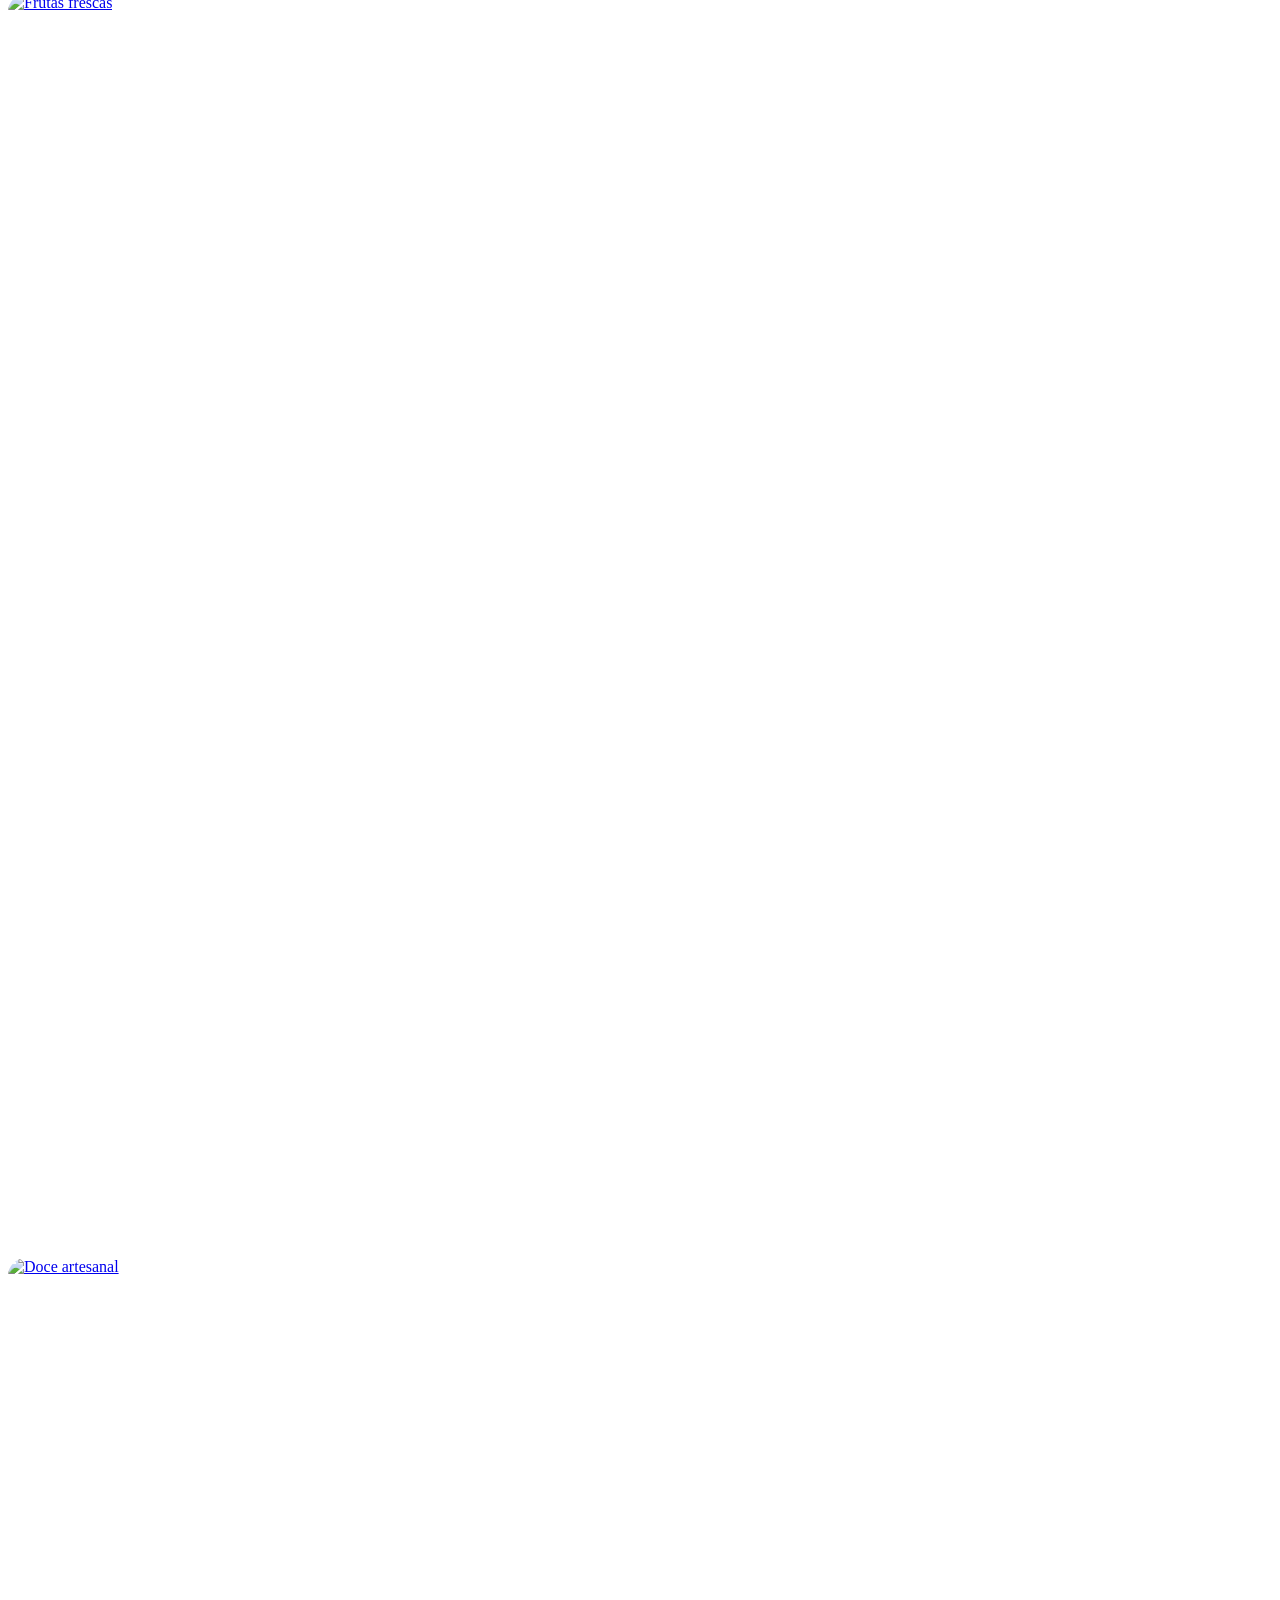
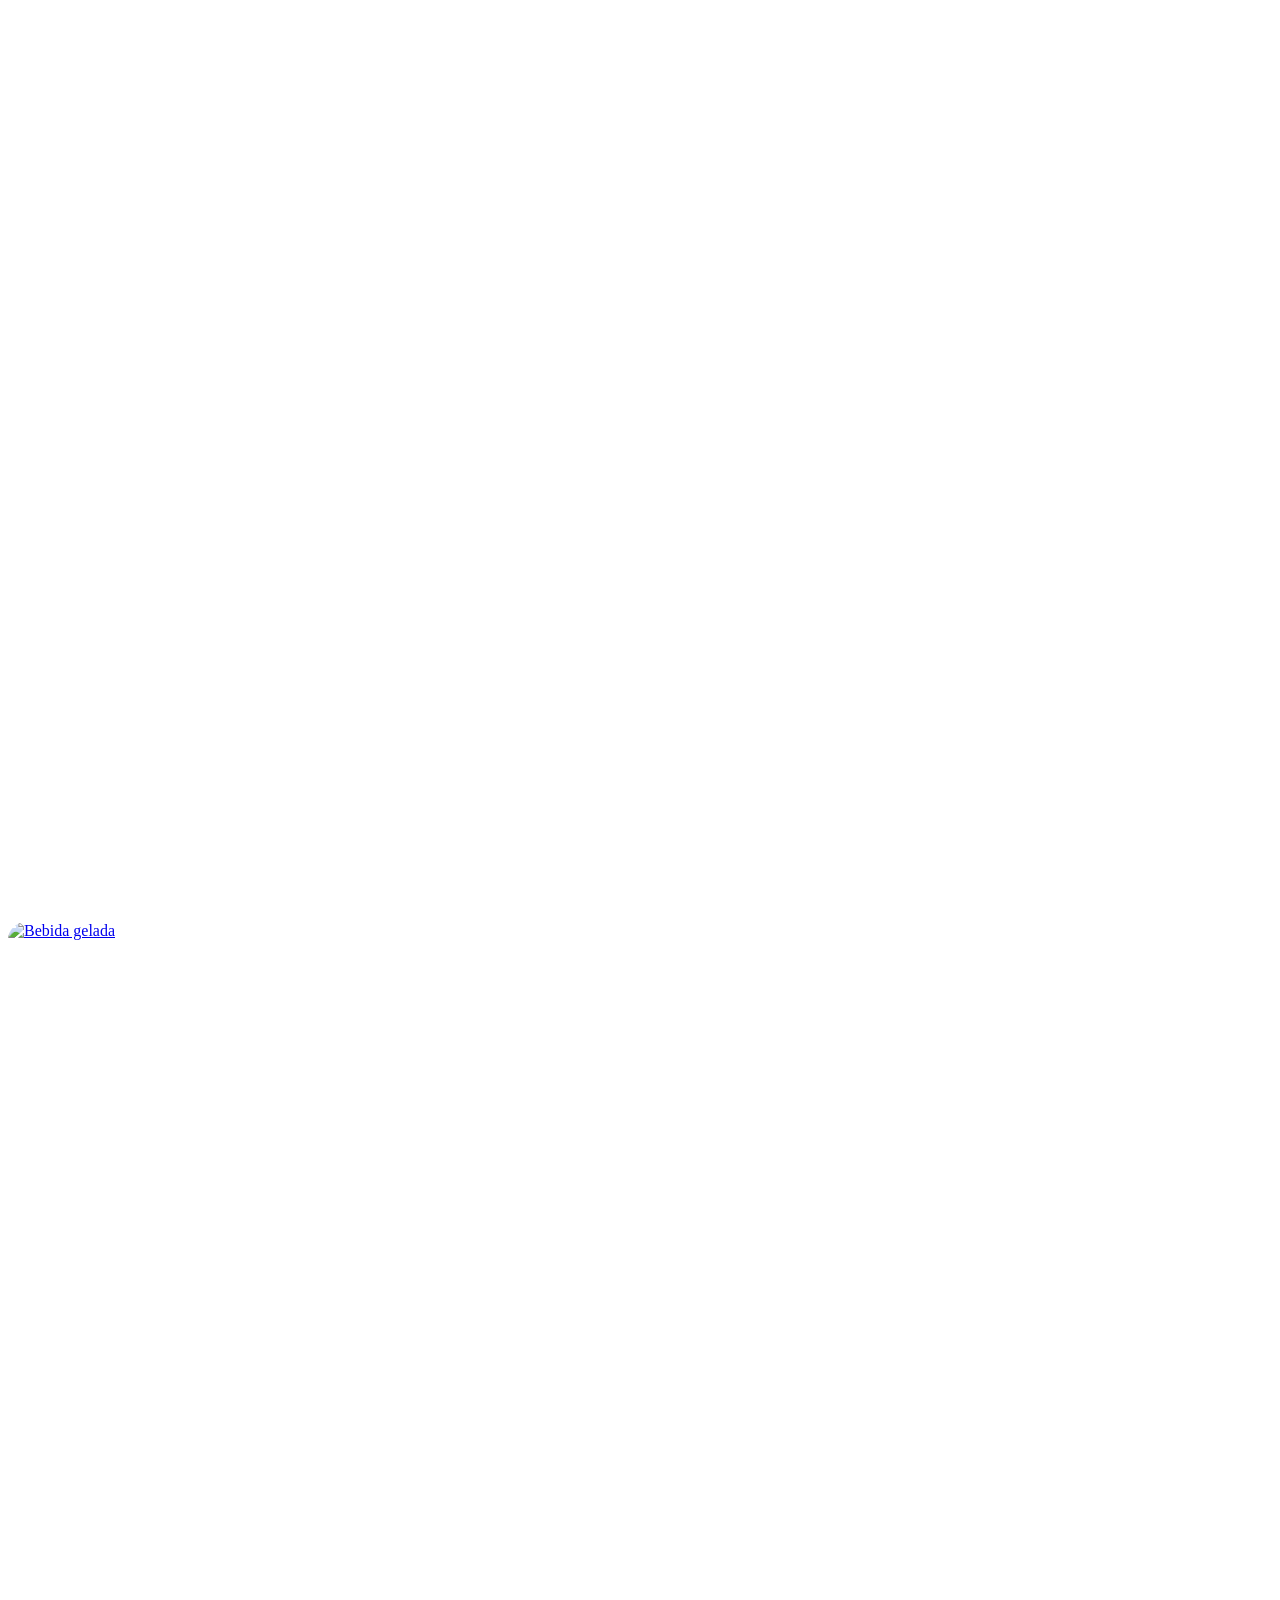
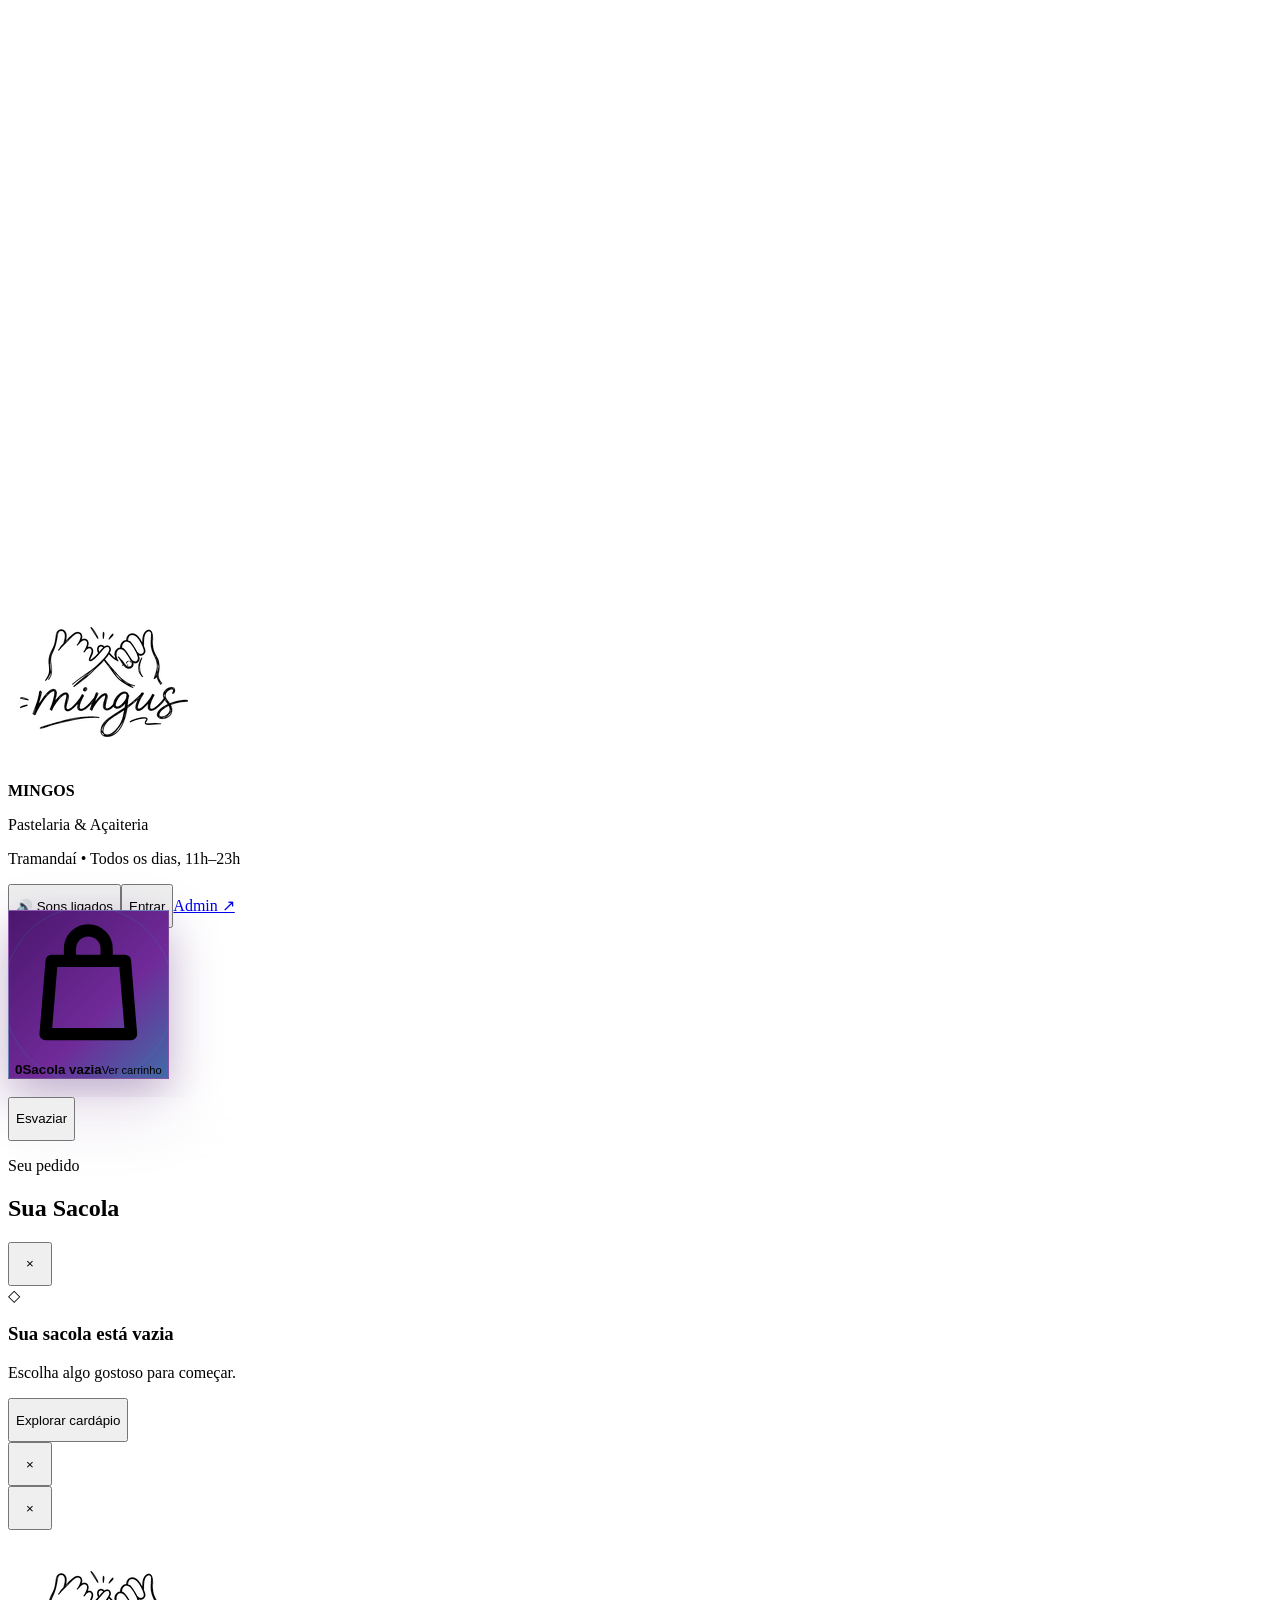
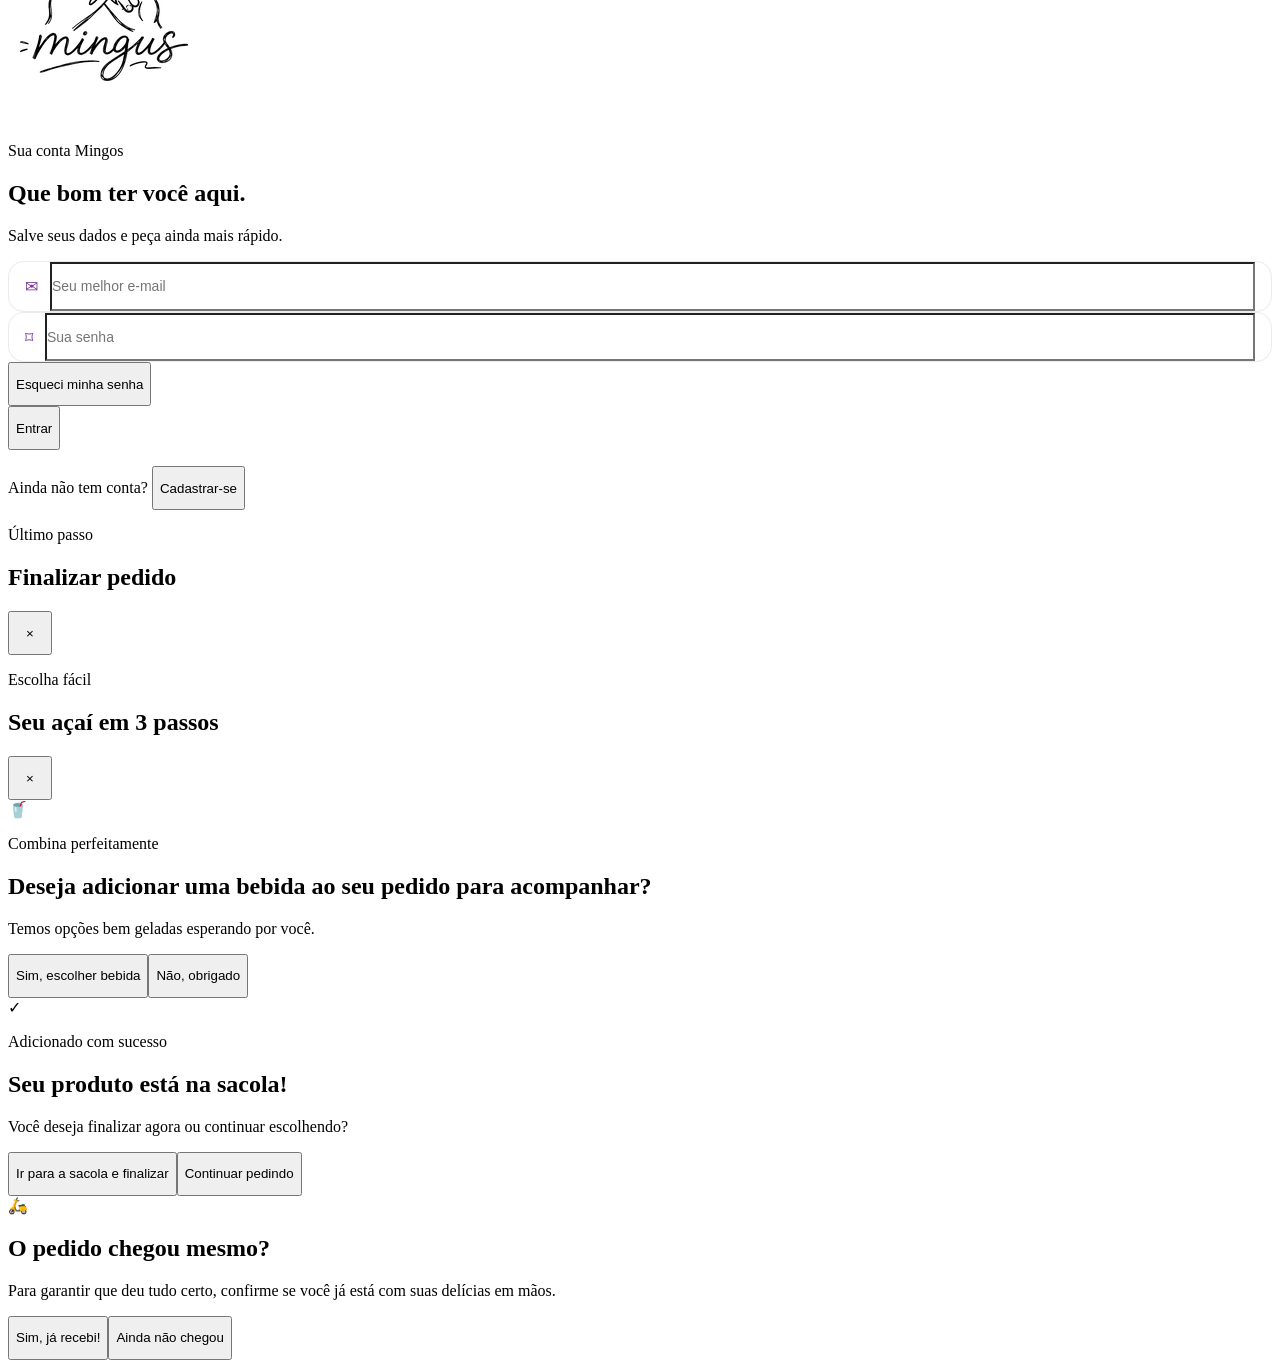
==== commit 5b7fdd60: "change commit" ====
--- a/index.html
+++ b/index.html
@@ -15,7 +15,7 @@
   <script>
     tailwind.config={theme:{extend:{colors:{acai:'#4B176D',acaiLight:'#74309B',gold:'#D99A21',sand:'#FBF8F2',teal:'#12AEB4',ink:'#21182A'},fontFamily:{display:['Poppins','sans-serif'],body:['Inter','sans-serif']},boxShadow:{soft:'0 12px 35px rgba(48,24,55,.09)',deep:'0 24px 70px rgba(45,18,61,.18)'}}}}
   </script>
-  <link rel="stylesheet" href="app-styles.css?v=20260714-4">
+  <link rel="stylesheet" href="app-styles.css?v=20260714-6">
 </head>
 <body class="bg-sand font-body text-ink antialiased selection:bg-acai selection:text-white">
   <a href="#cardapio" class="sr-only focus:not-sr-only focus:fixed focus:left-3 focus:top-3 focus:z-[100] focus:rounded-xl focus:bg-white focus:px-4 focus:py-3">Ir para o cardápio</a>
@@ -93,5 +93,5 @@
   <section id="cart-choice-modal" class="fixed left-1/2 top-1/2 z-[75] hidden w-[calc(100%-1.5rem)] max-w-md -translate-x-1/2 -translate-y-1/2 rounded-[2rem] bg-white p-7 text-center shadow-deep" aria-hidden="true"><div class="mx-auto grid h-20 w-20 place-items-center rounded-full bg-teal/10 text-4xl text-teal">✓</div><p class="mt-5 text-xs font-bold uppercase tracking-[.18em] text-teal">Adicionado com sucesso</p><h2 class="mt-2 font-display text-2xl font-bold">Seu produto está na sacola!</h2><p class="mt-2 text-sm text-slate-500">Você deseja finalizar agora ou continuar escolhendo?</p><div class="mt-6 grid gap-2"><button id="go-to-cart" class="ripple rounded-2xl bg-acai py-4 font-bold text-white">Ir para a sacola e finalizar</button><button id="continue-shopping" class="rounded-2xl py-3 text-sm font-semibold text-slate-500">Continuar pedindo</button></div></section>
   <section id="delivery-confirm-modal" class="fixed left-1/2 top-1/2 z-[80] hidden w-[calc(100%-1.5rem)] max-w-md -translate-x-1/2 -translate-y-1/2 rounded-[2rem] bg-white p-7 text-center shadow-deep" aria-hidden="true"><div class="mx-auto grid h-16 w-16 place-items-center rounded-full bg-teal/10 text-3xl">🛵</div><h2 class="mt-5 font-display text-2xl font-bold">O pedido chegou mesmo?</h2><p class="mt-3 text-sm leading-6 text-slate-500">Para garantir que deu tudo certo, confirme se você já está com suas delícias em mãos.</p><div class="mt-6 grid gap-2"><button id="confirm-delivery" class="min-h-12 rounded-2xl bg-acai font-bold text-white">Sim, já recebi!</button><button data-close class="min-h-12 rounded-2xl font-semibold text-slate-500">Ainda não chegou</button></div></section>
   <div id="toast-container" class="fixed right-4 top-20 z-[100] flex w-[min(360px,calc(100%-2rem))] flex-col gap-3"></div>
-  <script type="module" src="firebase-service.js?v=20260714-2"></script><script defer src="sync.js?v=20260714-2"></script><script defer src="tracking.js?v=20260714-2"></script><script defer src="app.js?v=20260714-5"></script>
+  <script type="module" src="firebase-service.js?v=20260714-3"></script><script defer src="sync.js?v=20260714-2"></script><script defer src="tracking.js?v=20260714-2"></script><script defer src="app.js?v=20260714-6"></script>
 </body></html>
--- a/app-styles.css
+++ b/app-styles.css
@@ -9,3 +9,7 @@
 
 /* Mingos Praia — catálogo 2026 */
 body{background:linear-gradient(180deg,#fffaf1 0,#f9fbf8 48%,#eefbf9 100%);background-attachment:fixed}body:before{content:'';position:fixed;z-index:-1;inset:72px 0 auto;height:340px;pointer-events:none;background:radial-gradient(circle at 8% 10%,rgba(18,174,180,.17),transparent 27%),radial-gradient(circle at 92% 0,rgba(217,154,33,.16),transparent 28%),radial-gradient(circle at 55% 30%,rgba(75,23,109,.08),transparent 32%)}body>header{box-shadow:0 7px 30px rgba(46,28,53,.055)}body>header:after{content:'';position:absolute;left:0;right:0;bottom:-7px;height:8px;background:radial-gradient(14px 8px at 50% 0,rgba(18,174,180,.15) 45%,transparent 51%) 0 0/28px 8px repeat-x;opacity:.65}#cardapio{position:relative}#cardapio:before{content:'';position:absolute;inset:0;pointer-events:none;background:linear-gradient(115deg,transparent 20%,rgba(255,255,255,.5) 50%,transparent 80%);opacity:.45}.menu-section{position:relative}.section-heading{display:flex;align-items:flex-end;justify-content:space-between;gap:16px;margin-bottom:22px}.section-heading span{display:inline-block;margin-bottom:6px;color:#0d9298;font-size:.67rem;font-weight:800;text-transform:uppercase;letter-spacing:.16em}.section-heading h3{font-family:Poppins,sans-serif;font-size:clamp(1.55rem,3vw,2.2rem);font-weight:800;line-height:1;letter-spacing:-.045em;color:#291630}.section-heading p{margin-top:8px;font-size:.84rem;color:#77707a}.section-heading>b{flex:none;border:1px solid rgba(18,174,180,.13);border-radius:999px;background:rgba(255,255,255,.75);padding:8px 12px;color:#0d9298;font-size:.68rem;box-shadow:0 8px 22px rgba(18,174,180,.08)}.product-grid{display:grid;grid-template-columns:repeat(2,minmax(0,1fr));gap:13px}.beach-product{position:relative;display:flex;min-width:0;flex-direction:column;overflow:hidden;border:1px solid rgba(75,23,109,.07);border-radius:24px;background:rgba(255,255,255,.92);box-shadow:0 15px 42px rgba(53,28,62,.09);cursor:pointer;isolation:isolate}.beach-product:before{content:'';position:absolute;z-index:4;inset:0;border-radius:inherit;box-shadow:inset 0 0 0 1px rgba(255,255,255,.65);pointer-events:none}.beach-product:hover{transform:translateY(-7px) scale(1.015);box-shadow:0 26px 65px rgba(53,28,62,.16)}.featured-product{border-color:rgba(217,154,33,.24);box-shadow:0 18px 50px rgba(217,154,33,.13)}.product-photo{position:relative;overflow:hidden;aspect-ratio:1.12/1;background:linear-gradient(145deg,#e4faf7,#fff1d9)}.product-photo img{width:100%;height:100%;display:block;object-fit:cover;transition:transform .65s cubic-bezier(.22,1,.36,1),filter .4s}.beach-product:hover .product-photo img{transform:scale(1.065);filter:saturate(1.05)}.product-photo.image-missing:after{content:'🌊  Foto Mingos';position:absolute;inset:0;display:grid;place-items:center;color:#0d9298;font:700 .78rem Poppins,sans-serif}.product-social{position:absolute;z-index:2;left:11px;top:11px;max-width:calc(100% - 22px);overflow:hidden;text-overflow:ellipsis;white-space:nowrap;border:1px solid rgba(255,255,255,.72);border-radius:999px;background:rgba(255,255,255,.88);padding:7px 10px;color:#4b176d;font-size:.56rem;font-weight:800;text-transform:uppercase;letter-spacing:.07em;box-shadow:0 8px 22px rgba(30,15,37,.12);backdrop-filter:blur(12px)}.product-wave{position:absolute;z-index:2;left:-5%;right:-5%;bottom:-16px;height:29px;border-radius:50% 50% 0 0/100% 100% 0 0;background:#fff}.product-info{display:flex;flex:1;flex-direction:column;justify-content:space-between;padding:12px 13px 14px}.product-info h3{font-family:Poppins,sans-serif;color:#28152f;font-size:.9rem;font-weight:800;line-height:1.16;letter-spacing:-.025em}.product-info p{display:-webkit-box;min-height:33px;margin-top:6px;overflow:hidden;color:#77707a;font-size:.63rem;line-height:1.45;-webkit-box-orient:vertical;-webkit-line-clamp:2}.product-info footer{display:flex;align-items:flex-end;justify-content:space-between;gap:8px;margin-top:12px}.product-info strong{display:flex;min-width:0;flex-direction:column;color:#d28b0d;font-family:Poppins,sans-serif;font-size:.98rem;line-height:1}.product-info strong small{margin-bottom:4px;color:#aaa3a8;font-family:Inter,sans-serif;font-size:.5rem;font-weight:700;text-transform:uppercase;letter-spacing:.08em}.build-product,.quick-product{flex:none;min-height:44px;border:0;background:linear-gradient(135deg,#4b176d,#7331a0);color:#fff;font-weight:800;box-shadow:0 9px 23px rgba(75,23,109,.22)}.build-product{border-radius:14px;padding:0 11px;font-size:.59rem}.build-product span{margin-left:3px;color:#ffd27b}.quick-product{width:44px;border-radius:50%;font-size:1.35rem}.build-product:hover,.quick-product:hover{transform:translateY(-2px);box-shadow:0 13px 28px rgba(75,23,109,.3)}#categories>button{position:relative;min-height:50px!important;border-radius:17px!important;padding-inline:18px!important;box-shadow:0 8px 25px rgba(43,22,50,.06)}#categories>button:after{content:'';position:absolute;left:25%;right:25%;bottom:5px;height:2px;border-radius:99px;background:#d99a21;opacity:0;transform:scaleX(.4);transition:.25s}#categories>button.bg-acai:after{opacity:1;transform:scaleX(1)}#mobile-cart{bottom:max(18px,env(safe-area-inset-bottom));border:1px solid rgba(255,255,255,.22);background:linear-gradient(135deg,#4b176d 0%,#702a99 60%,#12aeb4 140%);box-shadow:0 18px 45px rgba(75,23,109,.35)}#mobile-cart:before{content:'';position:absolute;inset:-5px;border:1px solid rgba(18,174,180,.19);border-radius:999px;animation:cartHalo 2.5s ease-in-out infinite;pointer-events:none}@keyframes cartHalo{50%{inset:-10px;opacity:0}}@media(min-width:700px){.product-grid{grid-template-columns:repeat(3,minmax(0,1fr));gap:20px}.product-info{padding:16px 17px 18px}.product-info h3{font-size:1.08rem}.product-info p{font-size:.72rem}.product-info strong{font-size:1.18rem}.build-product{padding-inline:15px;font-size:.66rem}}@media(min-width:1120px){.product-grid{grid-template-columns:repeat(4,minmax(0,1fr));gap:22px}.product-photo{aspect-ratio:1.08/1}}@media(max-width:430px){.section-heading>b{display:none}.product-grid{gap:10px}.beach-product{border-radius:19px}.product-info{padding:10px}.product-info h3{font-size:.78rem}.product-info p{font-size:.57rem}.build-product{width:44px;padding:0;border-radius:50%;font-size:0}.build-product span{margin:0;font-size:1rem}.product-social{font-size:.48rem;padding:6px 8px}.product-photo{aspect-ratio:1/1}}
+/* Mingos operação premium */
+:focus-visible{outline:3px solid #12aeb4!important;outline-offset:3px}
+.product-unavailable{filter:saturate(.35);opacity:.72}.product-unavailable .product-photo:after{content:"";position:absolute;inset:0;background:linear-gradient(135deg,rgba(33,24,42,.06),rgba(33,24,42,.28))}.sold-out{min-height:44px;border-radius:999px;padding:0 14px;background:#e9e5ea;color:#716877;font-weight:800;font-size:11px}.store-closed{color:#b42318!important;border-color:#fecaca!important;background:#fff1f2!important}.checkout-group{border-radius:18px;background:#fbf8f2;padding:16px}.checkout-group h3{margin-bottom:12px;font-family:Poppins,sans-serif;font-weight:800}.checkout-progress{display:grid;grid-template-columns:28px 1fr 28px 1fr 28px;align-items:center;margin-bottom:18px}.checkout-progress b{display:grid;height:28px;place-items:center;border-radius:50%;background:#4b176d;color:#fff;font-size:11px}.checkout-progress span{height:3px;background:linear-gradient(90deg,#4b176d,#12aeb4)}
+@media(prefers-reduced-motion:reduce){*,*:before,*:after{scroll-behavior:auto!important;animation-duration:.01ms!important;animation-iteration-count:1!important;transition-duration:.01ms!important}}
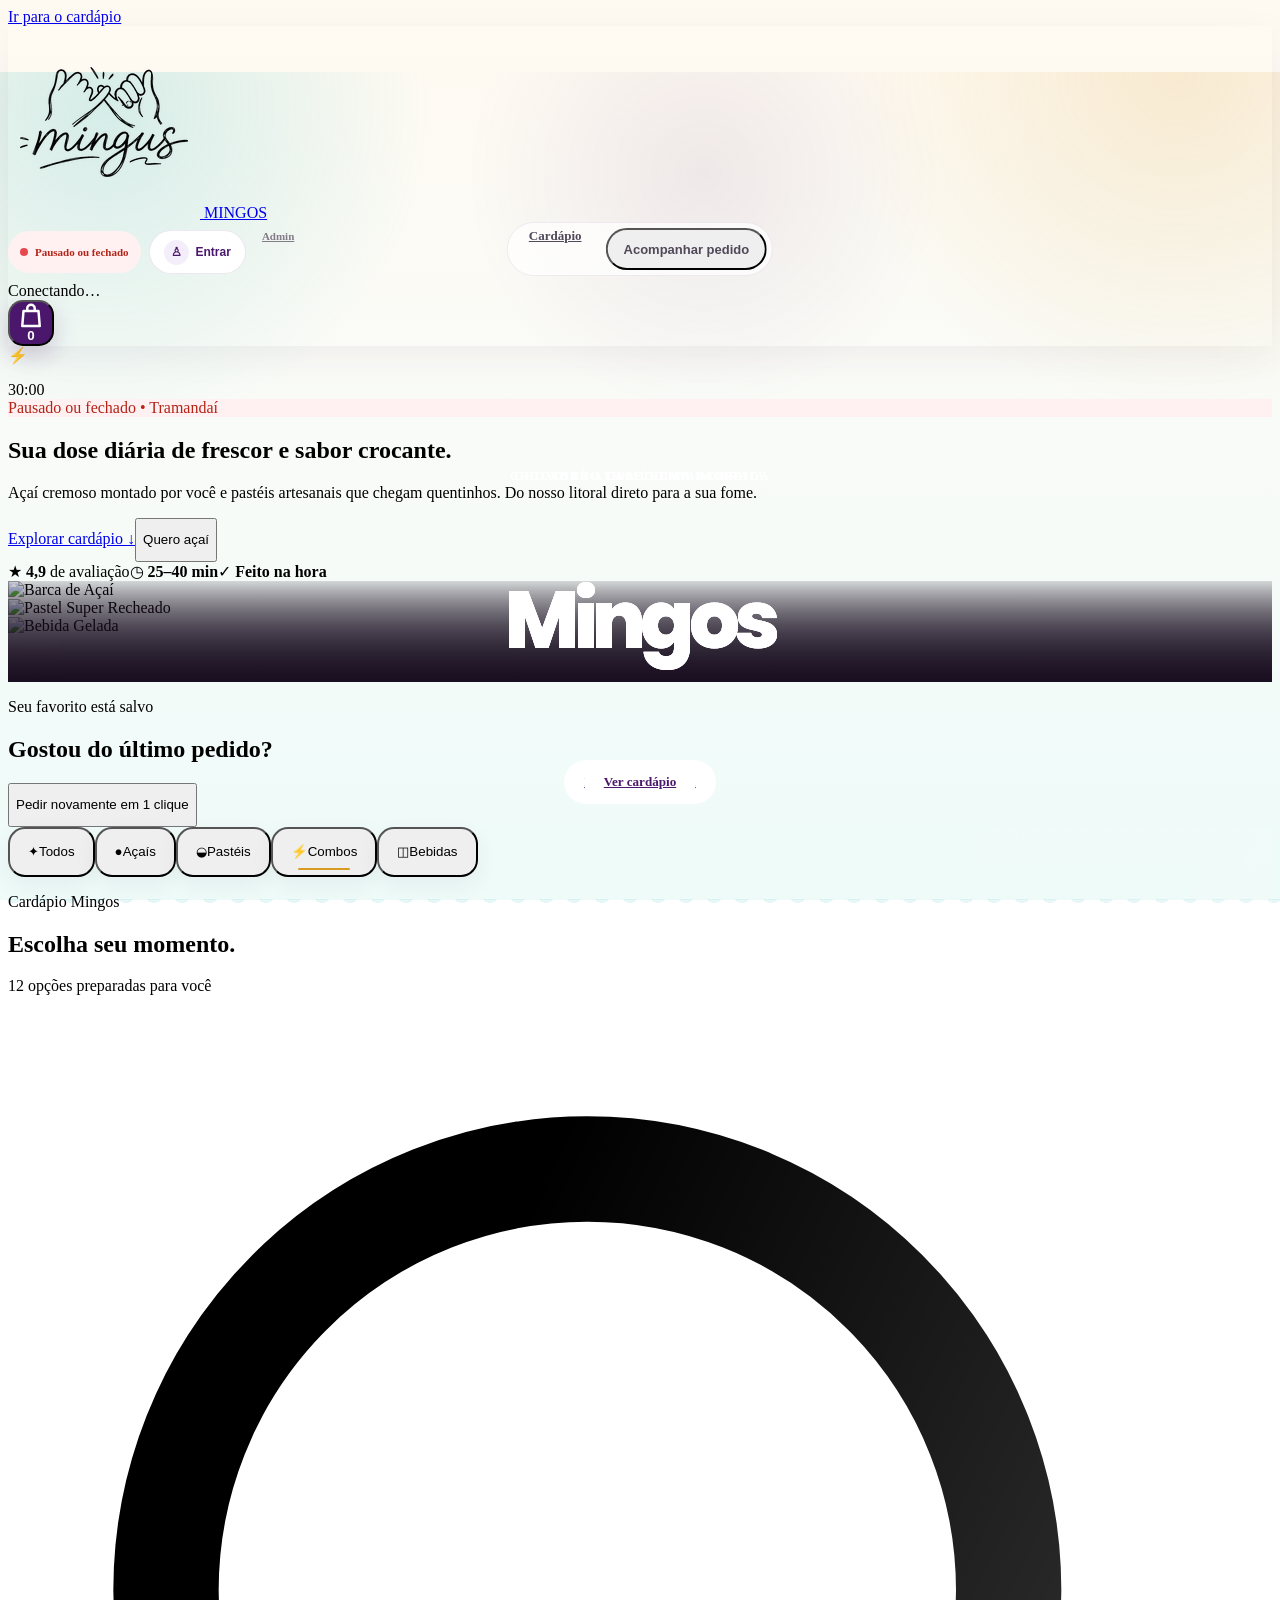
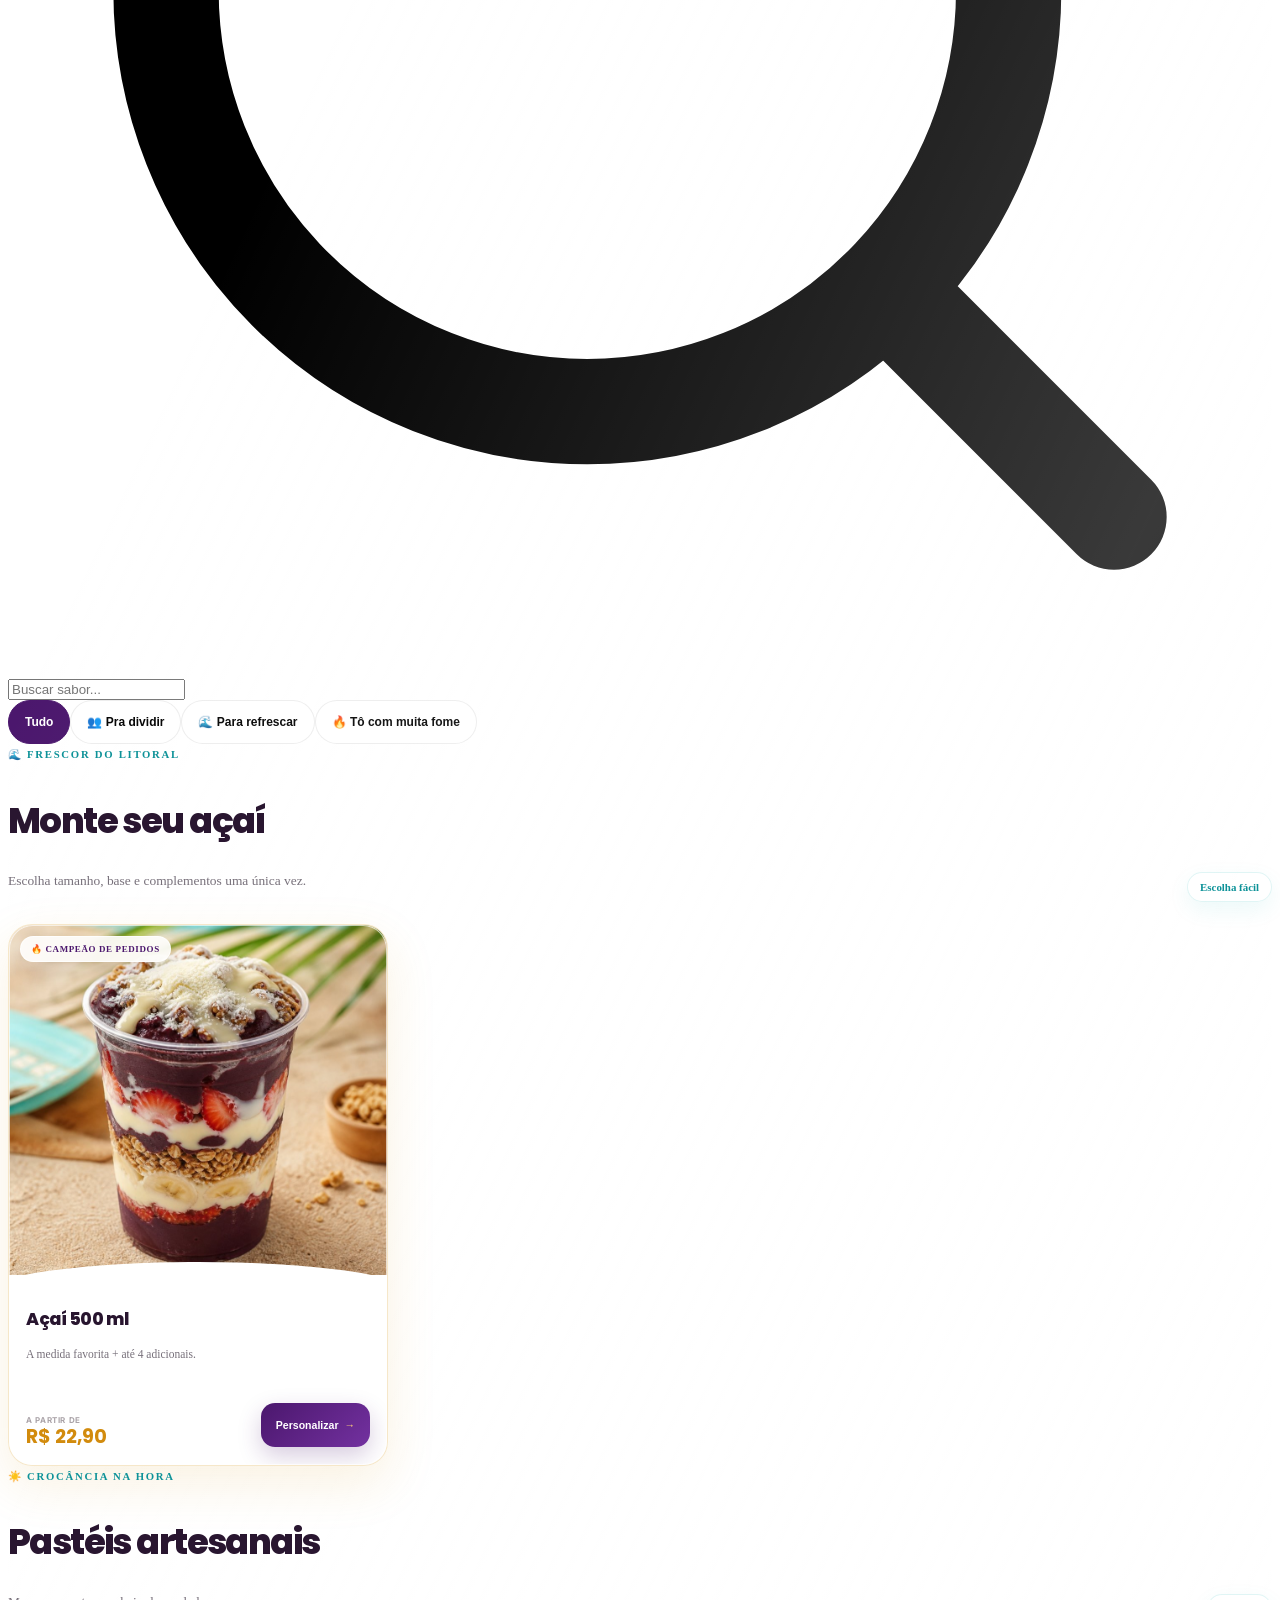
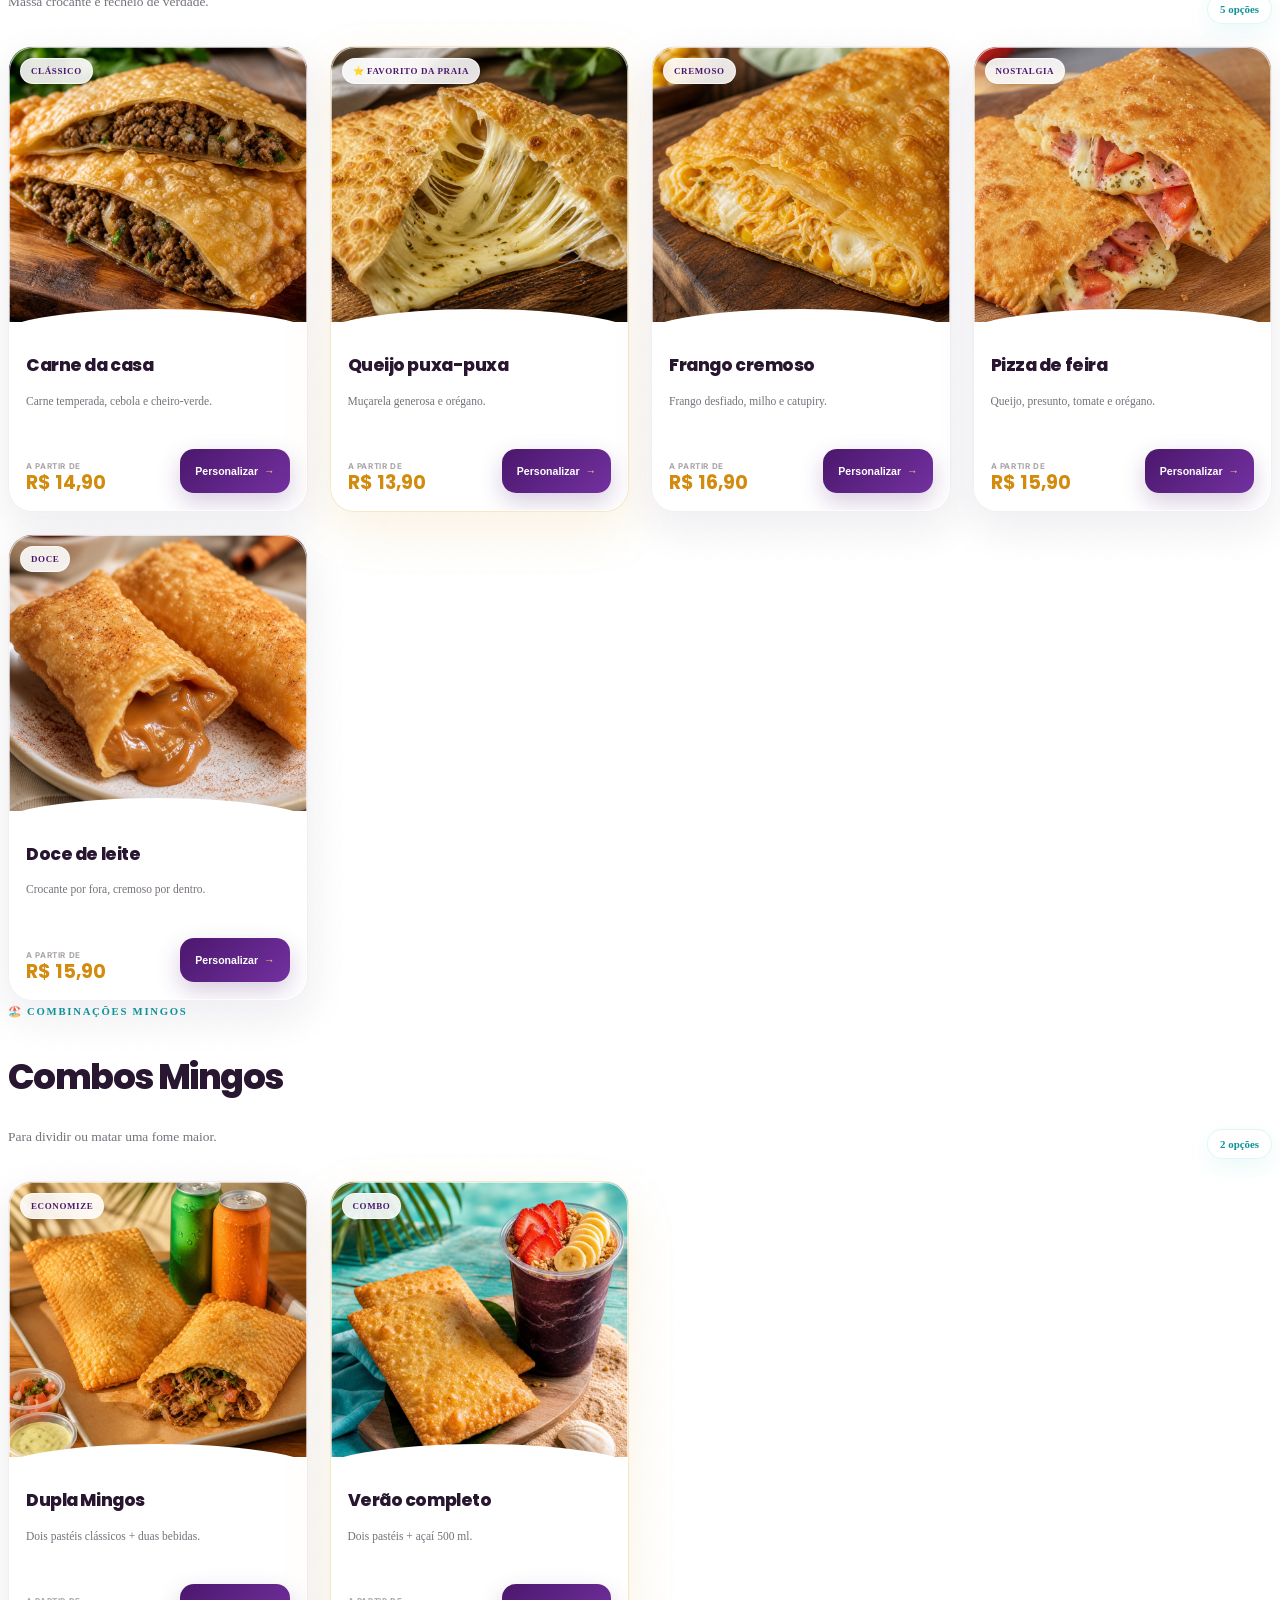
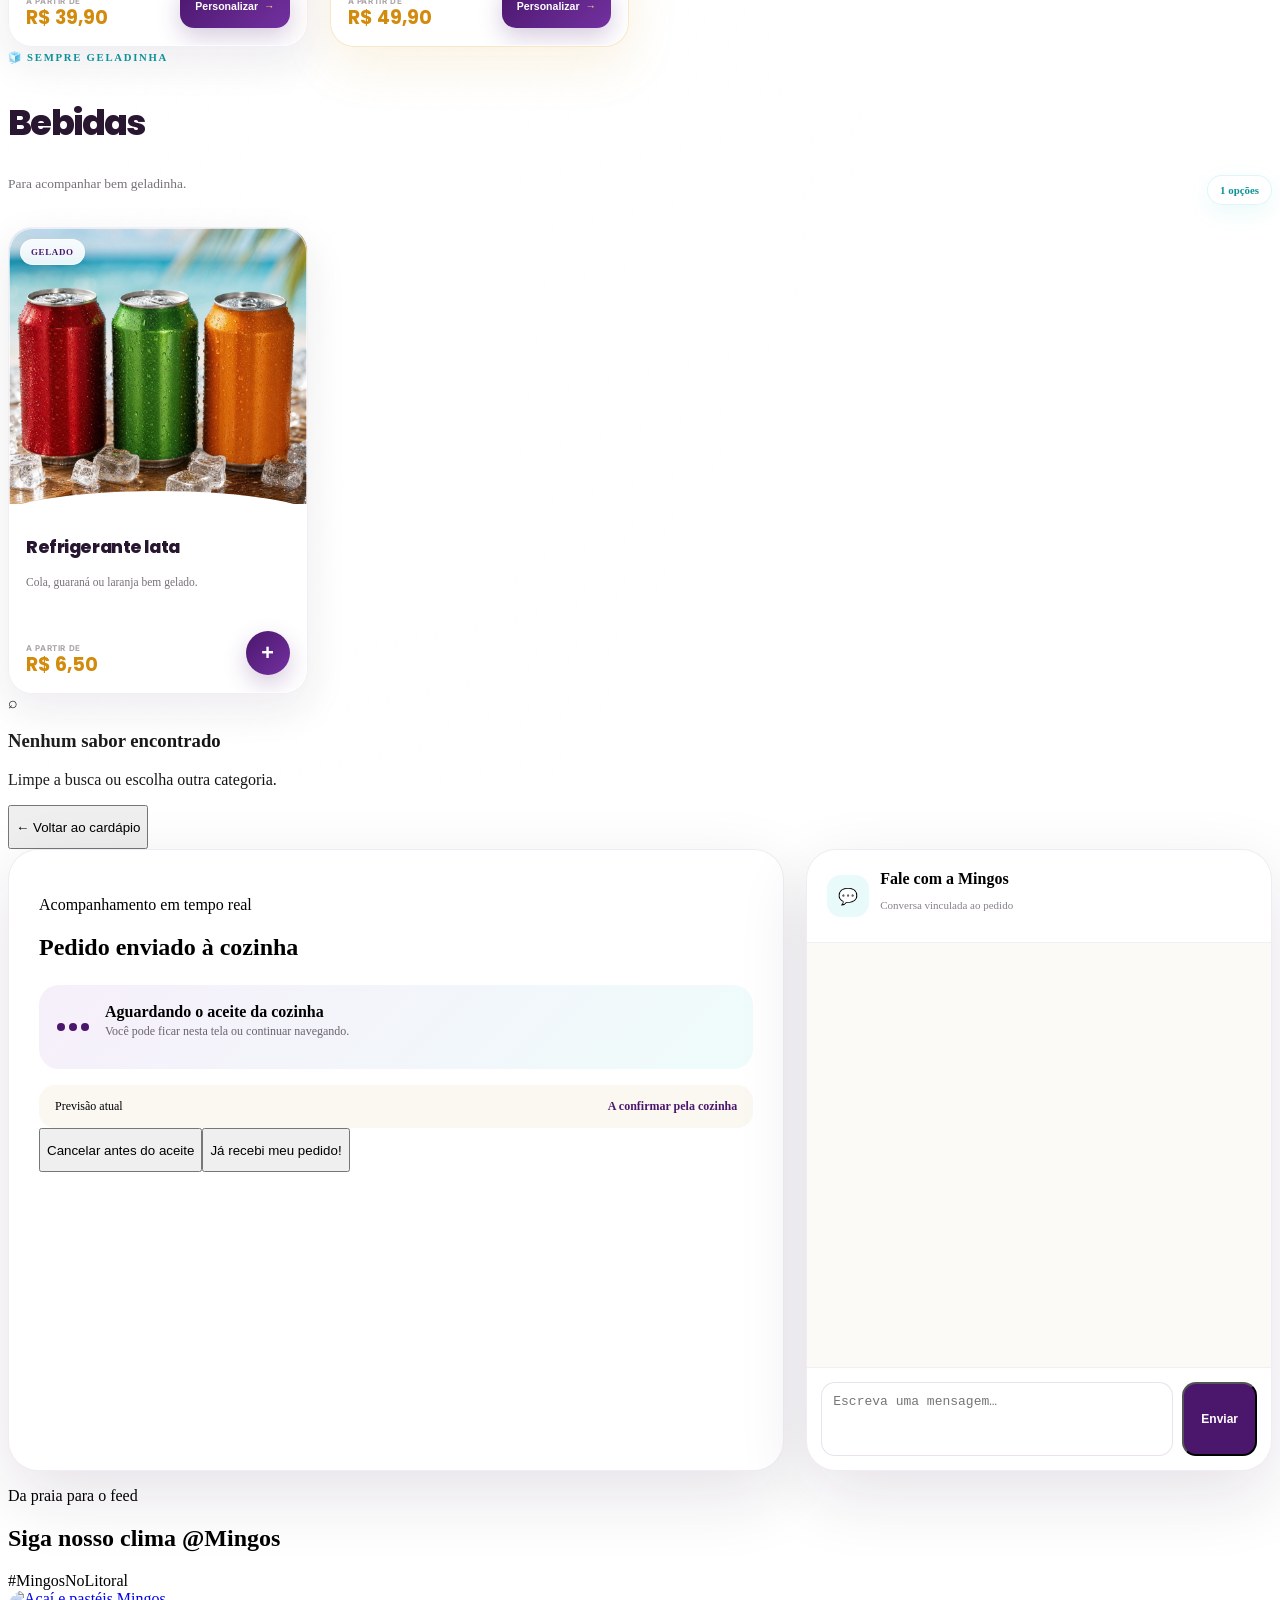
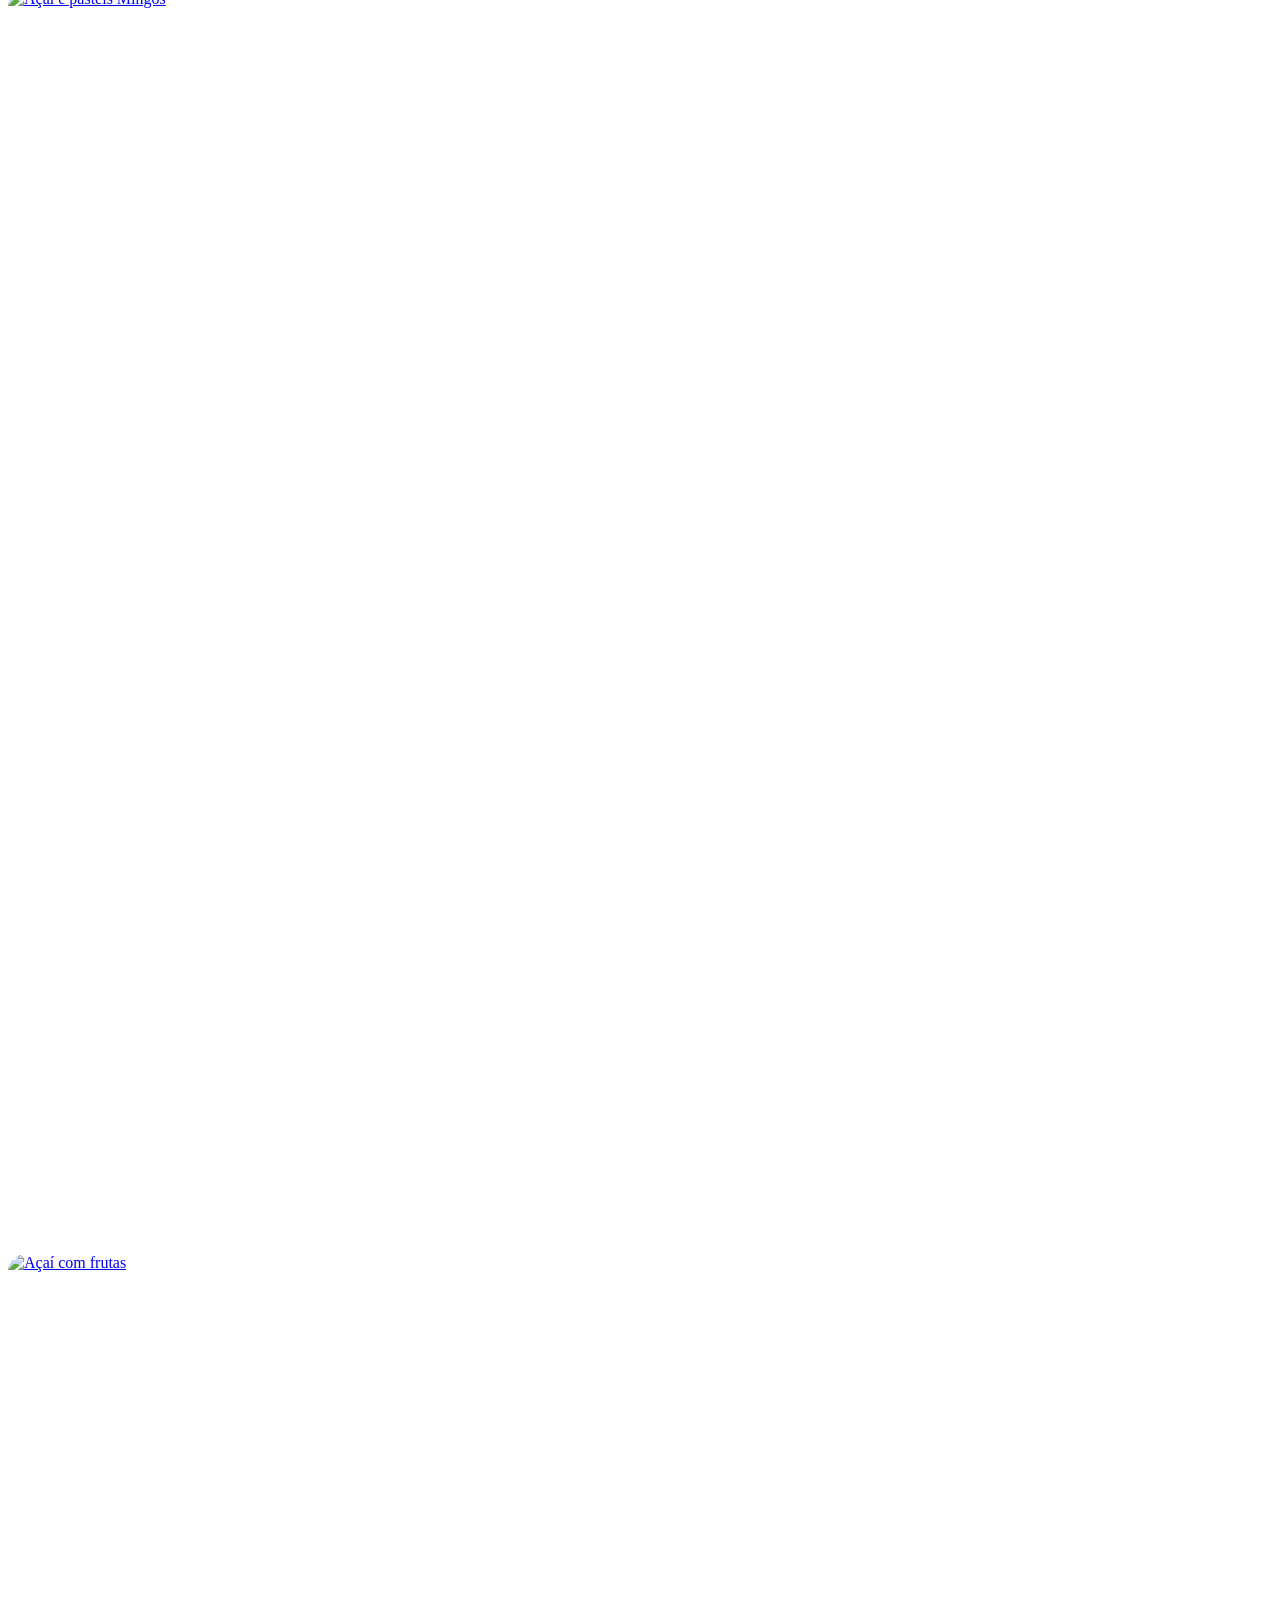
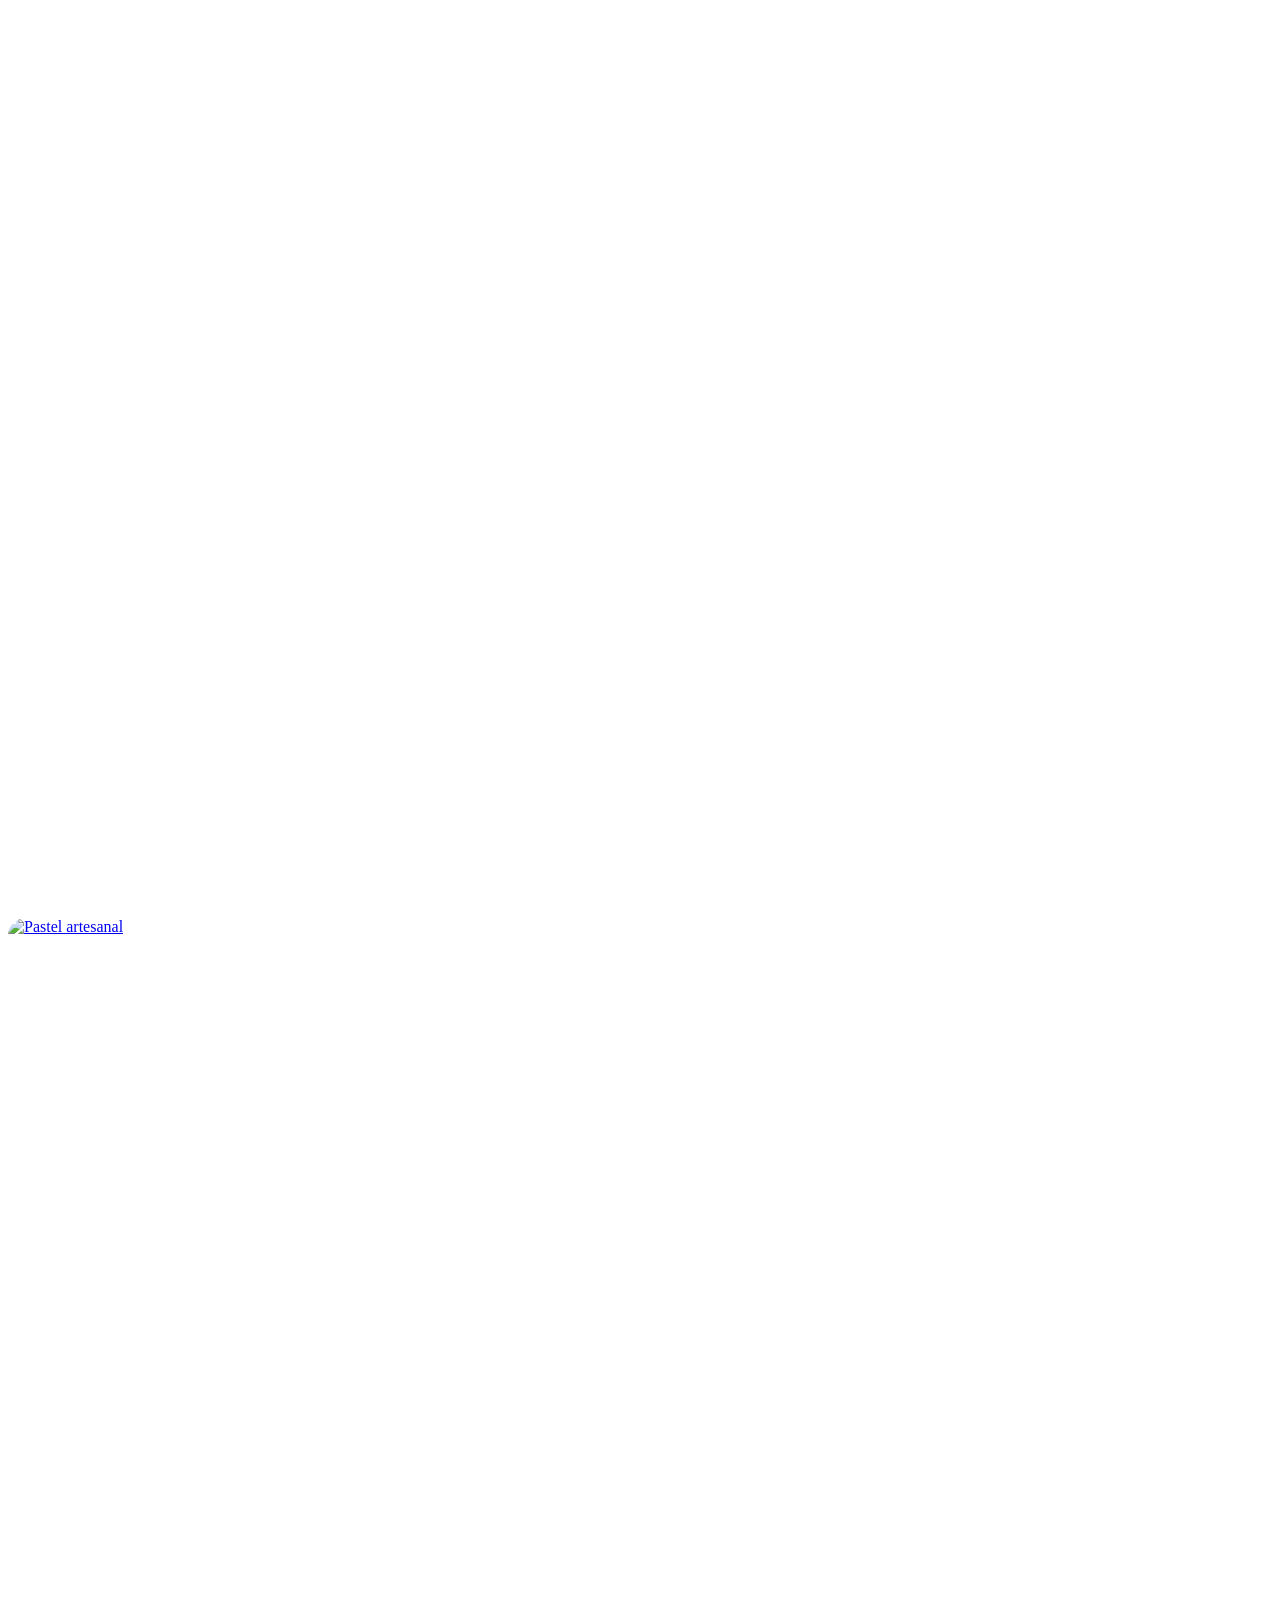
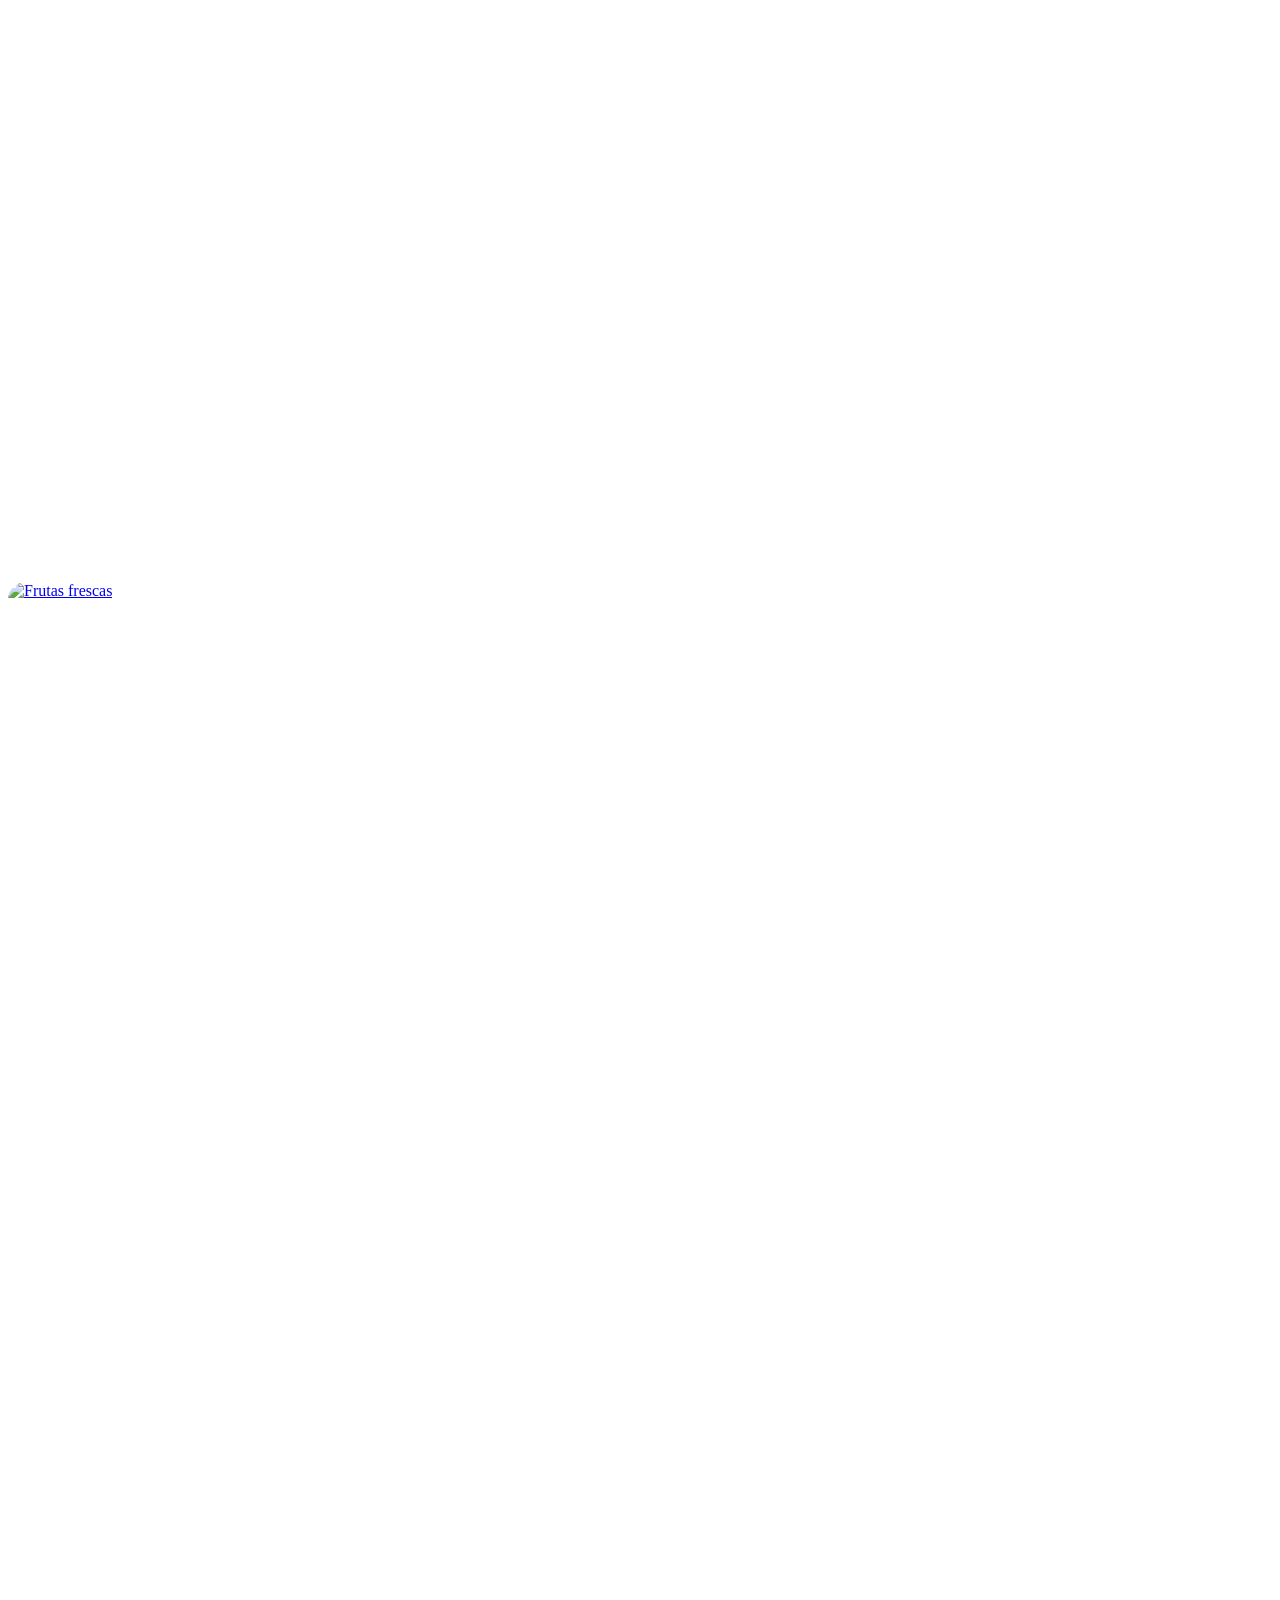
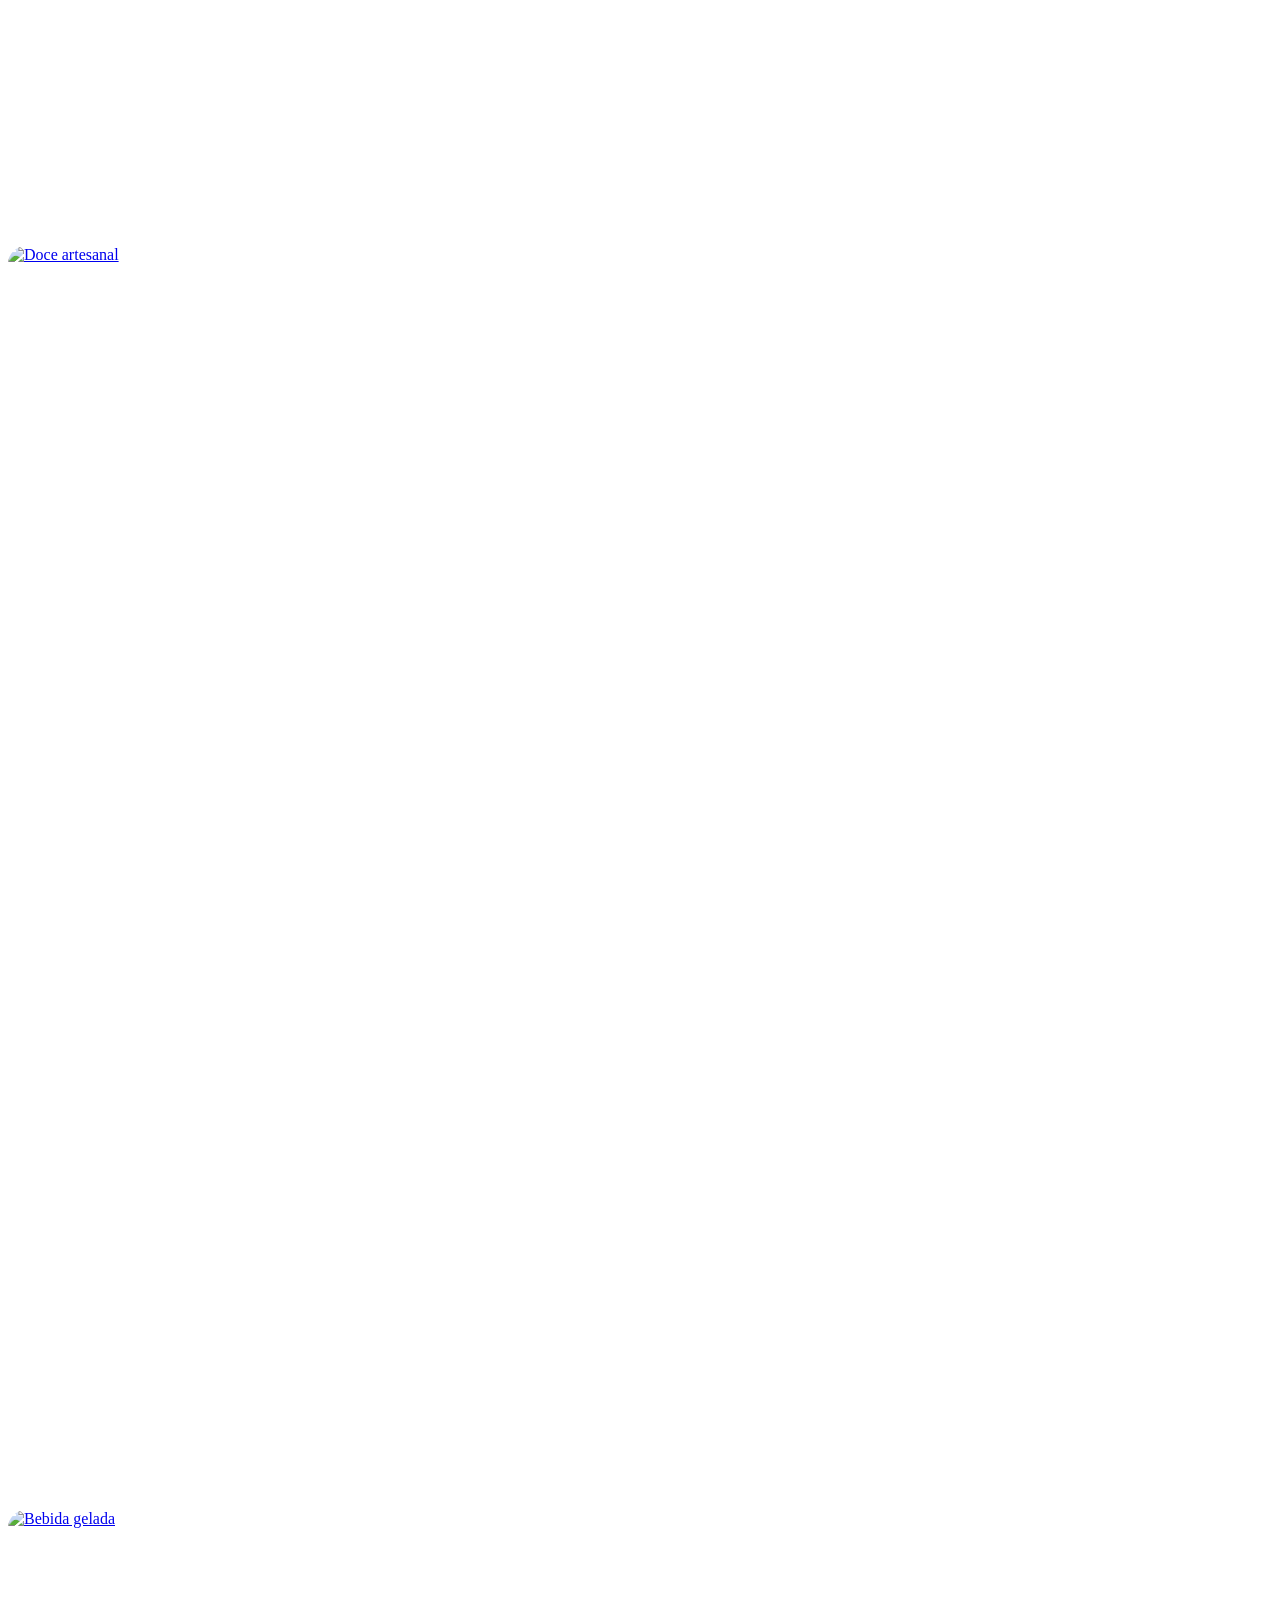
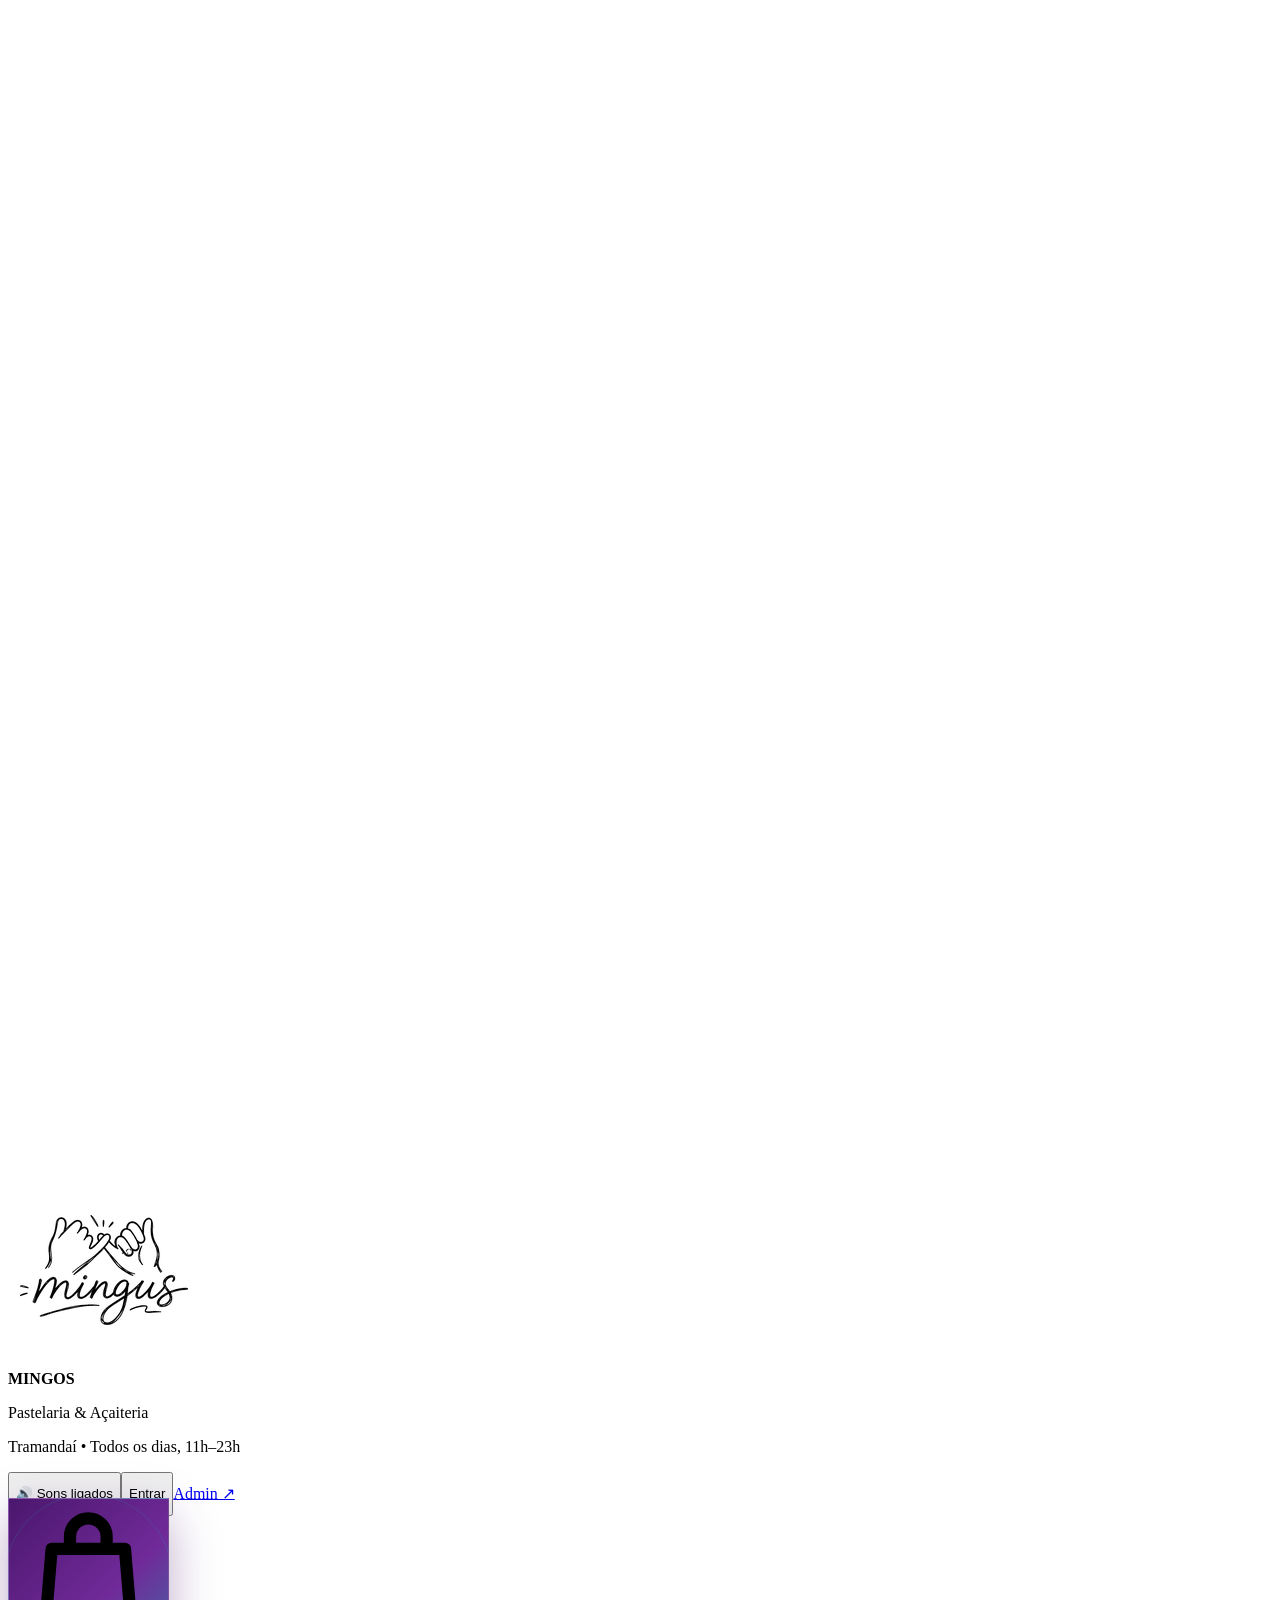
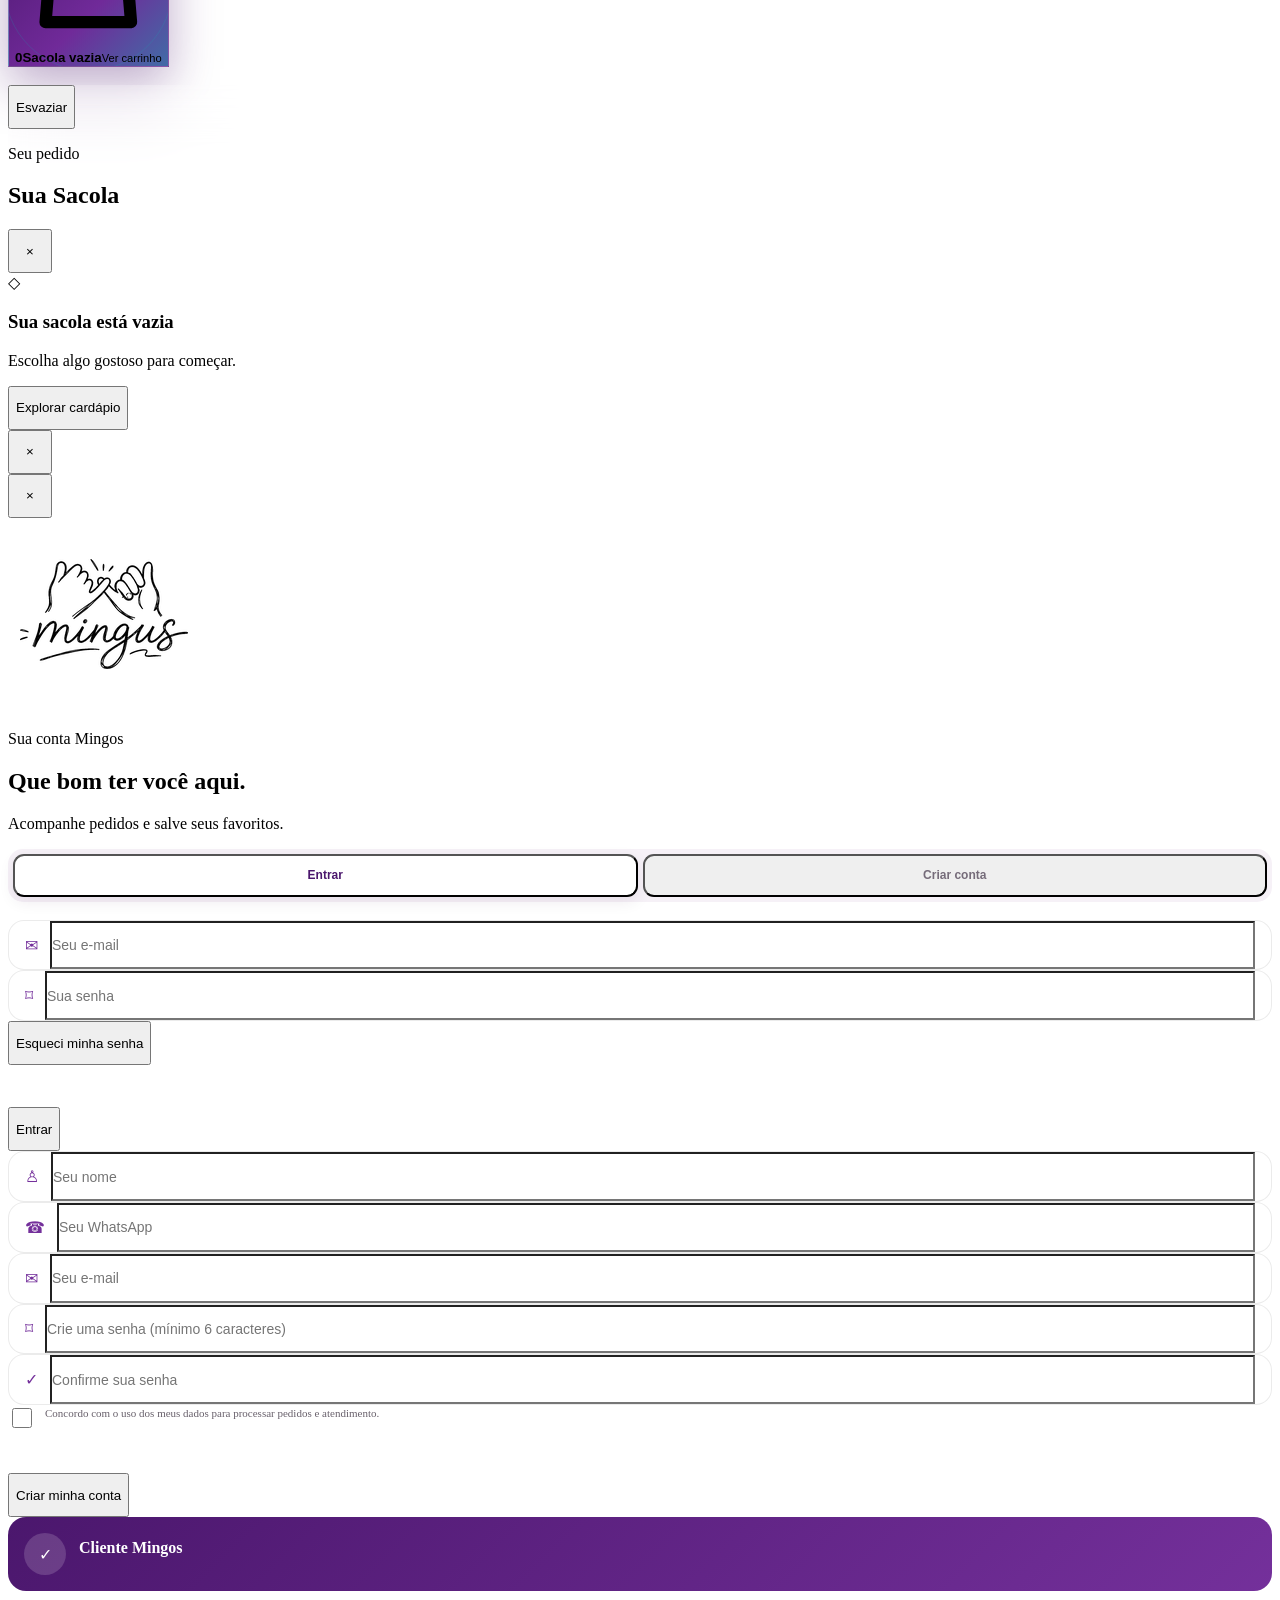
==== commit cb664f4d: "change commit" ====
--- a/index.html
+++ b/index.html
@@ -6,7 +6,7 @@
   <meta name="theme-color" content="#4B176D">
   <meta name="description" content="Mingos — pastelaria artesanal e açaiteria no litoral gaúcho.">
   <title>Mingos — Pastel & Açaí</title>
-  <link rel="icon" href="assets/favicon.png">
+  <link rel="icon" href="mingos-logo.png">
   <link rel="preconnect" href="https://fonts.googleapis.com">
   <link rel="preconnect" href="https://fonts.gstatic.com" crossorigin>
   <link href="https://fonts.googleapis.com/css2?family=Inter:wght@400;500;600;700&family=Poppins:wght@600;700;800&display=swap" rel="stylesheet">
@@ -15,24 +15,20 @@
   <script>
     tailwind.config={theme:{extend:{colors:{acai:'#4B176D',acaiLight:'#74309B',gold:'#D99A21',sand:'#FBF8F2',teal:'#12AEB4',ink:'#21182A'},fontFamily:{display:['Poppins','sans-serif'],body:['Inter','sans-serif']},boxShadow:{soft:'0 12px 35px rgba(48,24,55,.09)',deep:'0 24px 70px rgba(45,18,61,.18)'}}}}
   </script>
-  <link rel="stylesheet" href="app-styles.css?v=20260714-6">
+  <link rel="stylesheet" href="app-styles.css?v=20260714-8">
 </head>
 <body class="bg-sand font-body text-ink antialiased selection:bg-acai selection:text-white">
   <a href="#cardapio" class="sr-only focus:not-sr-only focus:fixed focus:left-3 focus:top-3 focus:z-[100] focus:rounded-xl focus:bg-white focus:px-4 focus:py-3">Ir para o cardápio</a>
 
-  <header class="sticky top-0 z-40 border-b border-white/60 bg-sand/85 backdrop-blur-xl">
-    <div class="mx-auto flex h-[72px] max-w-7xl items-center gap-3 px-4 sm:px-6 lg:px-8">
+  <header class="site-header sticky top-0 z-40 border-b border-white/60 bg-sand/85 backdrop-blur-xl">
+    <div class="header-shell mx-auto flex h-[72px] max-w-7xl items-center gap-3 px-4 sm:px-6 lg:px-8">
       <a href="#inicio" class="flex min-w-0 items-center gap-2.5" aria-label="Mingos, início">
         <span class="grid h-11 w-11 shrink-0 place-items-center rounded-2xl bg-white shadow-soft"><img src="assets/icon-192.png" alt="" class="h-10 w-10 object-contain"></span>
         <span class="font-display text-xl font-extrabold tracking-[-.06em] sm:text-2xl">MINGOS</span>
       </a>
-      <div class="ml-auto hidden items-center gap-6 md:flex">
-        <a href="#cardapio" class="text-sm font-semibold hover:text-acai">Cardápio</a>
-        <button id="track-order" class="text-sm font-semibold hover:text-acai">Meu pedido</button>
-        <button id="login-open" class="rounded-full border border-acai/15 bg-white/70 px-4 py-2 text-sm font-semibold text-acai hover:bg-white">Entrar</button>
-        <a href="admin.html" class="text-xs font-semibold text-slate-500 hover:text-acai">Admin ↗</a>
-      </div>
-      <span id="backend-status" class="hidden rounded-full bg-white px-2.5 py-1 text-[10px] font-bold text-slate-500 shadow-sm sm:inline-flex">Conectando…</span><button id="cart-open" class="hidden" aria-label="Abrir sacola">
+      <nav class="header-nav" aria-label="Navegação principal"><a href="#cardapio">Cardápio</a><button id="track-order">Acompanhar pedido</button></nav>
+      <div class="header-actions ml-auto"><span id="store-status-header"><i></i><b>Verificando loja</b></span><button id="login-open" class="account-button"><span>♙</span><b id="account-label">Entrar</b></button><a href="admin.html" class="admin-link" aria-label="Abrir administração">Admin</a></div>
+      <span id="backend-status" class="sr-only">Conectando…</span><button id="cart-open" class="header-cart" aria-label="Abrir sacola">
         <svg class="h-5 w-5" fill="none" viewBox="0 0 24 24" stroke="currentColor"><path stroke-linecap="round" stroke-linejoin="round" stroke-width="2" d="M6 8h12l1 12H5L6 8Zm3 0V6a3 3 0 0 1 6 0v2"/></svg>
         <b id="cart-count" class="absolute -right-1.5 -top-1.5 grid h-6 min-w-6 place-items-center rounded-full border-2 border-sand bg-gold px-1 text-[10px] text-white">0</b>
       </button>
@@ -68,12 +64,13 @@
       </div>
     </section>
   </main>
-  <section id="tracking-view" class="hidden min-h-[calc(100vh-72px)] bg-gradient-to-b from-sand to-white px-4 py-10"><div class="mx-auto max-w-3xl"><button id="tracking-back" class="mb-6 min-h-11 rounded-xl px-3 font-semibold text-acai">← Voltar ao cardápio</button><div class="rounded-[2rem] bg-white p-6 shadow-deep sm:p-10"><p class="text-xs font-bold uppercase tracking-[.18em] text-teal">Acompanhamento em tempo real</p><h1 class="mt-2 font-display text-3xl font-bold">Seu pedido está a caminho</h1><p id="tracking-code" class="mt-2 text-sm text-slate-500"></p><div id="tracking-stepper" class="mt-10"></div><button id="confirm-delivery-open" class="mt-8 hidden w-full min-h-14 rounded-2xl bg-gradient-to-r from-acai to-teal px-5 font-bold text-white shadow-xl">Já recebi meu pedido!</button></div></div></section>
+  <section id="tracking-view" class="hidden min-h-[calc(100vh-72px)] bg-gradient-to-b from-sand to-white px-4 py-8"><div class="mx-auto max-w-6xl"><button id="tracking-back" class="mb-5 min-h-11 rounded-xl px-3 font-semibold text-acai">← Voltar ao cardápio</button><div class="tracking-layout"><div class="tracking-card"><p class="text-xs font-bold uppercase tracking-[.18em] text-teal">Acompanhamento em tempo real</p><h1 id="tracking-title" class="mt-2 font-display text-3xl font-bold">Pedido enviado à cozinha</h1><p id="tracking-copy" class="mt-3 leading-6 text-slate-500"></p><p id="tracking-code" class="mt-3 text-sm text-slate-500"></p><div id="tracking-waiting" class="kitchen-waiting"><div class="kitchen-loader"><i></i><i></i><i></i></div><div><b>Aguardando o aceite da cozinha</b><p>Você pode ficar nesta tela ou continuar navegando.</p></div></div><div class="estimate-card"><span>Previsão atual</span><b id="tracking-estimate">A confirmar pela cozinha</b></div><div id="tracking-stepper" class="mt-8"></div><button id="cancel-pending-order" class="mt-5 min-h-12 w-full rounded-2xl border border-red-200 font-bold text-red-600">Cancelar antes do aceite</button><button id="confirm-delivery-open" class="mt-5 hidden w-full min-h-14 rounded-2xl bg-gradient-to-r from-acai to-teal px-5 font-bold text-white shadow-xl">Já recebi meu pedido!</button></div><aside class="order-chat"><header><div><span>💬</span><div><b>Fale com a Mingos</b><p>Conversa vinculada ao pedido</p></div></div></header><div id="order-chat-messages" class="chat-messages"></div><form id="order-chat-form"><textarea id="order-chat-input" maxlength="500" rows="2" placeholder="Escreva uma mensagem…" required></textarea><button>Enviar</button></form></aside></div></div></section>
 
   <section class="bg-white py-16 sm:py-20"><div class="mx-auto max-w-7xl px-4 sm:px-6 lg:px-8"><div class="mb-7 flex items-end justify-between"><div><p class="text-xs font-bold uppercase tracking-[.18em] text-teal">Da praia para o feed</p><h2 class="mt-2 font-display text-3xl font-bold tracking-tight sm:text-4xl">Siga nosso clima <span class="text-acai">@Mingos</span></h2></div><span class="hidden text-sm text-slate-400 sm:block">#MingosNoLitoral</span></div><div class="insta-grid grid grid-cols-3 gap-2 sm:gap-4"><a href="#cardapio" class="insta-item"><img src="assets/hero-mingus.png" alt="Açaí e pastéis Mingos"><span>♥</span></a><a href="#cardapio" class="insta-item"><img src="https://images.unsplash.com/photo-1590301157890-4810ed352733?auto=format&fit=crop&w=600&q=80" alt="Açaí com frutas"><span>♥</span></a><a href="#cardapio" class="insta-item"><img src="https://images.unsplash.com/photo-1626700051175-6818013e1d4f?auto=format&fit=crop&w=600&q=80" alt="Pastel artesanal"><span>♥</span></a><a href="#cardapio" class="insta-item"><img src="https://images.unsplash.com/photo-1546548970-71785318a17b?auto=format&fit=crop&w=600&q=80" alt="Frutas frescas"><span>♥</span></a><a href="#cardapio" class="insta-item"><img src="https://images.unsplash.com/photo-1551024506-0bccd828d307?auto=format&fit=crop&w=600&q=80" alt="Doce artesanal"><span>♥</span></a><a href="#cardapio" class="insta-item"><img src="https://images.unsplash.com/photo-1544145945-f90425340c7e?auto=format&fit=crop&w=600&q=80" alt="Bebida gelada"><span>♥</span></a></div></div></section>
   <footer class="border-t border-black/5 bg-white py-10"><div class="mx-auto flex max-w-7xl flex-col gap-6 px-4 sm:px-6 md:flex-row md:items-center md:justify-between lg:px-8"><div class="flex items-center gap-3"><img src="assets/icon-192.png" alt="" class="h-12 w-12 rounded-xl bg-sand object-contain"><div><b class="font-display text-xl tracking-[-.06em]">MINGOS</b><p class="text-xs text-slate-500">Pastelaria & Açaiteria</p></div></div><p class="text-sm text-slate-500">Tramandaí • Todos os dias, 11h–23h</p><div class="flex items-center gap-3 text-sm font-semibold"><button id="sound-toggle" class="rounded-xl bg-sand px-3 py-2 text-slate-500" aria-pressed="false">🔊 Sons ligados</button><button id="footer-login">Entrar</button><a href="admin.html" class="text-slate-400">Admin ↗</a></div></div></footer>
 
   <button id="mobile-cart" class="ripple group fixed bottom-5 right-5 z-40 flex items-center gap-3 rounded-full bg-acai p-2.5 pr-4 text-left text-white shadow-2xl shadow-acai/35 transition hover:-translate-y-1" aria-label="Abrir sacola"><span class="relative grid h-12 w-12 place-items-center rounded-full bg-white/15"><svg class="h-6 w-6" fill="none" viewBox="0 0 24 24" stroke="currentColor"><path stroke-linecap="round" stroke-linejoin="round" stroke-width="2" d="M6 8h12l1 12H5L6 8Zm3 0V6a3 3 0 0 1 6 0v2"/></svg><b id="mobile-cart-badge" class="absolute -right-1 -top-1 grid h-6 min-w-6 place-items-center rounded-full bg-gold px-1 text-[10px]">0</b></span><span><b id="mobile-cart-count" class="block text-sm">Sacola vazia</b><small id="mobile-cart-total" class="text-white/70">Ver carrinho</small></span></button>
+  <nav class="mobile-bottom-nav" aria-label="Navegação mobile"><a href="#inicio"><span>⌂</span>Início</a><a href="#cardapio"><span>◫</span>Cardápio</a><button id="mobile-track-order"><span>◷</span>Pedido</button><button id="mobile-account"><span>♙</span>Conta</button></nav>
   <div id="overlay" class="fixed inset-0 z-50 hidden bg-ink/50 backdrop-blur-sm"></div>
 
   <aside id="cart-drawer" class="glass fixed bottom-0 right-0 top-0 z-[60] flex w-full translate-x-full flex-col bg-white/90 shadow-deep transition-transform duration-300 sm:w-[440px]" aria-hidden="true">
@@ -84,7 +81,7 @@
 
   <section id="product-modal" class="fixed left-1/2 top-1/2 z-[70] hidden max-h-[92dvh] w-[calc(100%-1.5rem)] max-w-3xl -translate-x-1/2 -translate-y-1/2 overflow-y-auto rounded-[1.75rem] bg-white shadow-deep" aria-hidden="true"><button data-close class="absolute right-4 top-4 z-10 grid h-10 w-10 place-items-center rounded-full bg-white/90 text-2xl shadow">×</button><div id="product-detail"></div></section>
 
-  <section id="login-modal" class="fixed left-1/2 top-1/2 z-[70] hidden w-[calc(100%-1.5rem)] max-w-md -translate-x-1/2 -translate-y-1/2 overflow-hidden rounded-[2rem] border border-white/50 bg-white/85 p-6 shadow-deep backdrop-blur-2xl sm:p-8" aria-hidden="true"><button data-close class="absolute right-4 top-4 grid h-9 w-9 place-items-center rounded-full bg-sand text-xl">×</button><div class="mb-6"><span class="grid h-14 w-14 place-items-center rounded-2xl bg-sand"><img src="assets/icon-192.png" alt="" class="h-12 w-12"></span><p class="mt-5 text-xs font-bold uppercase tracking-[.18em] text-teal">Sua conta Mingos</p><h2 class="mt-1 font-display text-3xl font-bold">Que bom ter você aqui.</h2><p class="mt-2 text-sm text-slate-500">Salve seus dados e peça ainda mais rápido.</p></div><form id="login-form" class="space-y-3"><label class="input-icon"><span>✉</span><input type="email" placeholder="Seu melhor e-mail" required></label><label class="input-icon"><span>⌑</span><input type="password" placeholder="Sua senha" minlength="4" required></label><div class="flex justify-end"><button type="button" class="text-xs font-semibold text-acai">Esqueci minha senha</button></div><button class="ripple w-full rounded-2xl bg-gradient-to-r from-acai to-acaiLight py-4 font-bold text-white shadow-xl shadow-acai/20">Entrar</button><p class="pt-2 text-center text-sm text-slate-500">Ainda não tem conta? <button type="button" id="signup-link" class="font-bold text-acai">Cadastrar-se</button></p></form></section>
+  <section id="login-modal" class="auth-modal fixed left-1/2 top-1/2 z-[70] hidden w-[calc(100%-1.5rem)] max-w-md -translate-x-1/2 -translate-y-1/2 overflow-y-auto rounded-[2rem] border border-white/50 bg-white/95 p-6 shadow-deep backdrop-blur-2xl sm:p-8" aria-hidden="true"><button data-close class="absolute right-4 top-4 grid h-11 w-11 place-items-center rounded-full bg-sand text-xl">×</button><div class="mb-5"><span class="grid h-14 w-14 place-items-center rounded-2xl bg-sand"><img src="mingos-logo.png" alt="" class="h-12 w-12"></span><p class="mt-4 text-xs font-bold uppercase tracking-[.18em] text-teal">Sua conta Mingos</p><h2 id="auth-title" class="mt-1 font-display text-3xl font-bold">Que bom ter você aqui.</h2><p id="auth-copy" class="mt-2 text-sm text-slate-500">Acompanhe pedidos e salve seus favoritos.</p></div><div class="auth-tabs"><button type="button" data-auth-tab="login" class="on">Entrar</button><button type="button" data-auth-tab="signup">Criar conta</button></div><form id="login-form" class="auth-form space-y-3"><label class="input-icon"><span>✉</span><input name="email" type="email" autocomplete="email" placeholder="Seu e-mail" required></label><label class="input-icon"><span>⌑</span><input name="password" type="password" autocomplete="current-password" placeholder="Sua senha" minlength="6" required></label><button type="button" id="forgot-password" class="ml-auto block min-h-11 text-xs font-semibold text-acai">Esqueci minha senha</button><p id="auth-error" class="auth-error" role="alert"></p><button class="ripple w-full rounded-2xl bg-gradient-to-r from-acai to-acaiLight py-4 font-bold text-white shadow-xl shadow-acai/20">Entrar</button></form><form id="signup-form" class="auth-form hidden space-y-3"><label class="input-icon"><span>♙</span><input name="name" autocomplete="name" placeholder="Seu nome" required></label><label class="input-icon"><span>☎</span><input name="phone" type="tel" autocomplete="tel" placeholder="Seu WhatsApp" required></label><label class="input-icon"><span>✉</span><input name="email" type="email" autocomplete="email" placeholder="Seu e-mail" required></label><label class="input-icon"><span>⌑</span><input name="password" type="password" autocomplete="new-password" placeholder="Crie uma senha (mínimo 6 caracteres)" minlength="6" required></label><label class="input-icon"><span>✓</span><input name="confirmPassword" type="password" autocomplete="new-password" placeholder="Confirme sua senha" minlength="6" required></label><label class="auth-consent"><input name="consent" type="checkbox" required><span>Concordo com o uso dos meus dados para processar pedidos e atendimento.</span></label><p id="signup-error" class="auth-error" role="alert"></p><button class="ripple w-full rounded-2xl bg-gradient-to-r from-acai to-teal py-4 font-bold text-white shadow-xl">Criar minha conta</button></form><section id="account-panel" class="hidden"><div class="account-welcome"><span>✓</span><div><b id="account-name">Cliente Mingos</b><p id="account-email"></p></div></div><div class="account-benefits"><p>📦 Pedidos vinculados à sua conta</p><p>💬 Conversa direta com a Mingos</p><p>💜 Histórico preservado</p></div><button id="customer-logout" class="mt-5 min-h-12 w-full rounded-2xl border border-red-100 font-bold text-red-600">Sair da conta</button></section></section>
 
   <section id="checkout-modal" class="fixed left-1/2 top-1/2 z-[70] hidden max-h-[92dvh] w-[calc(100%-1.5rem)] max-w-xl -translate-x-1/2 -translate-y-1/2 overflow-y-auto rounded-[1.75rem] bg-white shadow-deep" aria-hidden="true"><header class="sticky top-0 z-10 flex items-center justify-between border-b border-black/5 bg-white/90 px-5 py-4 backdrop-blur"><div><p class="text-[10px] font-bold uppercase tracking-[.18em] text-teal">Último passo</p><h2 class="font-display text-xl font-bold">Finalizar pedido</h2></div><button data-close class="grid h-10 w-10 place-items-center rounded-full bg-sand text-2xl">×</button></header><form id="checkout-form"><div id="checkout-body" class="space-y-5 p-5"></div><footer id="checkout-footer" class="sticky bottom-0 border-t border-black/5 bg-white/90 p-5 backdrop-blur"></footer></form></section>
 
@@ -92,6 +89,7 @@
   <section id="upsell-modal" class="fixed left-1/2 top-1/2 z-[70] hidden w-[calc(100%-1.5rem)] max-w-md -translate-x-1/2 -translate-y-1/2 rounded-[2rem] bg-white p-7 text-center shadow-deep" aria-hidden="true"><div class="mx-auto grid h-20 w-20 place-items-center rounded-full bg-teal/10 text-4xl">🥤</div><p class="mt-5 text-xs font-bold uppercase tracking-[.18em] text-teal">Combina perfeitamente</p><h2 class="mt-2 font-display text-2xl font-bold">Deseja adicionar uma bebida ao seu pedido para acompanhar?</h2><p class="mt-3 text-sm text-slate-500">Temos opções bem geladas esperando por você.</p><div class="mt-6 grid gap-2"><button id="choose-drink" class="ripple rounded-2xl bg-acai py-4 font-bold text-white">Sim, escolher bebida</button><button id="skip-drink" class="rounded-2xl py-3 text-sm font-semibold text-slate-500">Não, obrigado</button></div></section>
   <section id="cart-choice-modal" class="fixed left-1/2 top-1/2 z-[75] hidden w-[calc(100%-1.5rem)] max-w-md -translate-x-1/2 -translate-y-1/2 rounded-[2rem] bg-white p-7 text-center shadow-deep" aria-hidden="true"><div class="mx-auto grid h-20 w-20 place-items-center rounded-full bg-teal/10 text-4xl text-teal">✓</div><p class="mt-5 text-xs font-bold uppercase tracking-[.18em] text-teal">Adicionado com sucesso</p><h2 class="mt-2 font-display text-2xl font-bold">Seu produto está na sacola!</h2><p class="mt-2 text-sm text-slate-500">Você deseja finalizar agora ou continuar escolhendo?</p><div class="mt-6 grid gap-2"><button id="go-to-cart" class="ripple rounded-2xl bg-acai py-4 font-bold text-white">Ir para a sacola e finalizar</button><button id="continue-shopping" class="rounded-2xl py-3 text-sm font-semibold text-slate-500">Continuar pedindo</button></div></section>
   <section id="delivery-confirm-modal" class="fixed left-1/2 top-1/2 z-[80] hidden w-[calc(100%-1.5rem)] max-w-md -translate-x-1/2 -translate-y-1/2 rounded-[2rem] bg-white p-7 text-center shadow-deep" aria-hidden="true"><div class="mx-auto grid h-16 w-16 place-items-center rounded-full bg-teal/10 text-3xl">🛵</div><h2 class="mt-5 font-display text-2xl font-bold">O pedido chegou mesmo?</h2><p class="mt-3 text-sm leading-6 text-slate-500">Para garantir que deu tudo certo, confirme se você já está com suas delícias em mãos.</p><div class="mt-6 grid gap-2"><button id="confirm-delivery" class="min-h-12 rounded-2xl bg-acai font-bold text-white">Sim, já recebi!</button><button data-close class="min-h-12 rounded-2xl font-semibold text-slate-500">Ainda não chegou</button></div></section>
+  <section id="club-modal" class="club-modal fixed left-1/2 top-1/2 z-[85] hidden w-[calc(100%-1.5rem)] max-w-md -translate-x-1/2 -translate-y-1/2 overflow-hidden rounded-[2rem] bg-white shadow-deep" aria-hidden="true"><div class="club-visual"><span>☀️</span><b>CLUBE MINGOS</b><button id="club-later" aria-label="Agora não">×</button></div><form id="club-form"><p class="club-eyebrow">Um mimo pode estar te esperando</p><h2>Quer concorrer a um bônus surpresa?</h2><p>Deixe seu primeiro nome e WhatsApp. Se você for sorteado, avisaremos por lá — fique atento às mensagens da Mingos.</p><label>Primeiro nome<input name="name" maxlength="50" autocomplete="given-name" required placeholder="Como podemos chamar você?"></label><label>WhatsApp<input name="phone" type="tel" maxlength="20" autocomplete="tel" required placeholder="(51) 99999-9999"></label><label class="club-consent"><input name="consent" type="checkbox" required><span>Aceito participar e receber pelo WhatsApp apenas o contato relacionado ao sorteio e novidades da Mingos. Posso pedir a remoção quando quiser.</span></label><p id="club-error" role="alert"></p><button class="club-submit">Quero participar</button><button type="button" id="club-no-thanks">Agora não</button></form></section>
   <div id="toast-container" class="fixed right-4 top-20 z-[100] flex w-[min(360px,calc(100%-2rem))] flex-col gap-3"></div>
-  <script type="module" src="firebase-service.js?v=20260714-3"></script><script defer src="sync.js?v=20260714-2"></script><script defer src="tracking.js?v=20260714-2"></script><script defer src="app.js?v=20260714-6"></script>
+  <script type="module" src="firebase-service.js?v=20260714-6"></script><script defer src="sync.js?v=20260714-3"></script><script defer src="tracking.js?v=20260714-4"></script><script defer src="app.js?v=20260714-8"></script>
 </body></html>
--- a/app-styles.css
+++ b/app-styles.css
@@ -13,3 +13,12 @@
 :focus-visible{outline:3px solid #12aeb4!important;outline-offset:3px}
 .product-unavailable{filter:saturate(.35);opacity:.72}.product-unavailable .product-photo:after{content:"";position:absolute;inset:0;background:linear-gradient(135deg,rgba(33,24,42,.06),rgba(33,24,42,.28))}.sold-out{min-height:44px;border-radius:999px;padding:0 14px;background:#e9e5ea;color:#716877;font-weight:800;font-size:11px}.store-closed{color:#b42318!important;border-color:#fecaca!important;background:#fff1f2!important}.checkout-group{border-radius:18px;background:#fbf8f2;padding:16px}.checkout-group h3{margin-bottom:12px;font-family:Poppins,sans-serif;font-weight:800}.checkout-progress{display:grid;grid-template-columns:28px 1fr 28px 1fr 28px;align-items:center;margin-bottom:18px}.checkout-progress b{display:grid;height:28px;place-items:center;border-radius:50%;background:#4b176d;color:#fff;font-size:11px}.checkout-progress span{height:3px;background:linear-gradient(90deg,#4b176d,#12aeb4)}
 @media(prefers-reduced-motion:reduce){*,*:before,*:after{scroll-behavior:auto!important;animation-duration:.01ms!important;animation-iteration-count:1!important;transition-duration:.01ms!important}}
+/* Mingos 4.0 — navegação, conta, acompanhamento e chat */
+.site-header{box-shadow:0 10px 35px rgba(60,28,68,.06)}.header-shell{justify-content:flex-start}.header-nav{position:absolute;left:50%;display:flex;transform:translateX(-50%);align-items:center;gap:8px;padding:5px;border:1px solid rgba(75,23,109,.08);border-radius:999px;background:rgba(255,255,255,.72)}.header-nav a,.header-nav button{min-height:42px;padding:0 16px;border-radius:999px;font-size:13px;font-weight:700;color:#514858;transition:.25s}.header-nav a:hover,.header-nav button:hover{background:#fff;color:#4b176d}.header-actions{display:flex;align-items:center;gap:8px}#store-status-header{display:flex;align-items:center;gap:7px;min-height:42px;padding:0 12px;border-radius:999px;background:#e9fbf7;color:#087f78;font-size:11px}#store-status-header i{width:8px;height:8px;border-radius:50%;background:#12aeb4;box-shadow:0 0 0 5px rgba(18,174,180,.12)}#store-status-header.closed{background:#fff1f2;color:#b42318}#store-status-header.closed i{background:#e5484d;box-shadow:none}.account-button{display:flex;min-height:44px;align-items:center;gap:7px;padding:0 14px;border:1px solid rgba(75,23,109,.1);border-radius:999px;background:#fff;color:#4b176d;font-size:12px;font-weight:800}.account-button span{display:grid;width:25px;height:25px;place-items:center;border-radius:50%;background:#f4eefa}.admin-link{padding:8px;color:#847b88;font-size:11px;font-weight:700}.header-cart{position:relative;display:grid!important;width:46px;height:46px;place-items:center;border-radius:15px;background:#4b176d;color:#fff;box-shadow:0 10px 24px rgba(75,23,109,.2)}
+.auth-tabs{display:grid;grid-template-columns:1fr 1fr;gap:5px;padding:5px;margin-bottom:18px;border-radius:15px;background:#f6f1f7}.auth-tabs button{min-height:43px;border-radius:11px;font-size:12px;font-weight:800;color:#756b79}.auth-tabs button.on{background:#fff;color:#4b176d;box-shadow:0 5px 15px rgba(45,18,61,.08)}.auth-error{min-height:18px;color:#b42318;font-size:12px;font-weight:600}.auth-consent{display:flex;align-items:flex-start;gap:10px;font-size:11px;line-height:1.5;color:#68606b}.auth-consent input{width:20px;height:20px;flex:none}.account-welcome{display:flex;align-items:center;gap:13px;padding:16px;border-radius:18px;background:linear-gradient(135deg,#4b176d,#74309b);color:#fff}.account-welcome>span{display:grid;width:42px;height:42px;place-items:center;border-radius:50%;background:rgba(255,255,255,.16)}.account-welcome p{font-size:12px;color:rgba(255,255,255,.7)}.account-benefits{display:grid;gap:10px;margin-top:16px;padding:15px;border-radius:16px;background:#fbf8f2;font-size:13px}
+.tracking-layout{display:grid;grid-template-columns:minmax(0,1.25fr) minmax(320px,.75fr);gap:22px}.tracking-card,.order-chat{border:1px solid rgba(75,23,109,.08);border-radius:30px;background:#fff;box-shadow:0 24px 70px rgba(45,18,61,.12)}.tracking-card{padding:30px}.kitchen-waiting{display:flex;align-items:center;gap:16px;margin-top:24px;padding:18px;border-radius:20px;background:linear-gradient(135deg,#f6effa,#effcfb)}.kitchen-waiting p{margin-top:3px;font-size:12px;color:#6c6370}.kitchen-loader{display:flex;gap:4px}.kitchen-loader i{width:8px;height:8px;border-radius:50%;background:#4b176d;animation:kitchenDot 1.1s infinite}.kitchen-loader i:nth-child(2){animation-delay:.16s}.kitchen-loader i:nth-child(3){animation-delay:.32s}@keyframes kitchenDot{0%,70%,100%{transform:translateY(0);opacity:.35}35%{transform:translateY(-7px);opacity:1}}.estimate-card{display:flex;justify-content:space-between;gap:15px;margin-top:16px;padding:14px 16px;border-radius:16px;background:#fbf8f2;font-size:12px}.estimate-card b{color:#4b176d}.order-chat{display:flex;min-height:620px;max-height:75vh;flex-direction:column;overflow:hidden}.order-chat>header{padding:20px;border-bottom:1px solid rgba(0,0,0,.06)}.order-chat>header>div{display:flex;align-items:center;gap:11px}.order-chat>header span{display:grid;width:42px;height:42px;place-items:center;border-radius:14px;background:#e8fafa}.order-chat>header p{font-size:11px;color:#8a818d}.chat-messages{display:flex;flex:1;flex-direction:column;gap:10px;overflow-y:auto;padding:18px;background:#fcfaf7}.chat-message{max-width:84%;padding:11px 13px;border-radius:16px;background:#fff;box-shadow:0 4px 14px rgba(40,20,50,.06)}.chat-message.from-customer{align-self:flex-end;border-bottom-right-radius:5px;background:#4b176d;color:#fff}.chat-message.from-store{align-self:flex-start;border-bottom-left-radius:5px}.chat-message b,.chat-message small{font-size:9px;text-transform:uppercase;letter-spacing:.06em;opacity:.65}.chat-message p{margin:4px 0;font-size:13px;line-height:1.45}.chat-empty{margin:auto;text-align:center;font-size:12px;line-height:1.6;color:#938b96}.order-chat form{display:flex;gap:9px;padding:14px;border-top:1px solid rgba(0,0,0,.06)}.order-chat textarea{min-height:50px;flex:1;resize:none;border:1px solid rgba(75,23,109,.12);border-radius:14px;padding:11px;font-size:13px;outline:none}.order-chat form button{align-self:stretch;border-radius:14px;background:#4b176d;padding:0 17px;color:#fff;font-size:12px;font-weight:800}.whatsapp-order-link{display:block;margin-top:14px;padding:13px;text-align:center;border-radius:15px;background:#eafbf1;color:#087d43;font-size:12px;font-weight:800}
+@media(max-width:900px){.header-nav{display:none}.admin-link{display:none}#store-status-header b{display:none}#store-status-header{width:39px;justify-content:center;padding:0}.tracking-layout{grid-template-columns:1fr}.order-chat{min-height:520px}.tracking-card{padding:22px}}@media(max-width:560px){.header-shell>a span:last-child{font-size:18px}.account-button{width:44px;padding:0;justify-content:center}.account-button b{display:none}.header-cart{width:44px}.tracking-card,.order-chat{border-radius:22px}.tracking-card{padding:18px}.mobile-bottom-nav{display:flex}}
+.mobile-bottom-nav{display:none}
+@media(max-width:700px){body{padding-bottom:74px}.mobile-bottom-nav{position:fixed;left:10px;right:10px;bottom:8px;z-index:45;display:grid;grid-template-columns:repeat(4,1fr);padding:7px;border:1px solid rgba(75,23,109,.09);border-radius:22px;background:rgba(255,255,255,.94);box-shadow:0 18px 45px rgba(45,18,61,.2);backdrop-filter:blur(18px)}.mobile-bottom-nav a,.mobile-bottom-nav button{display:flex;min-height:48px;flex-direction:column;align-items:center;justify-content:center;gap:2px;border-radius:15px;color:#776e7a;font-size:9px;font-weight:800}.mobile-bottom-nav span{font-size:18px}.mobile-bottom-nav a:active,.mobile-bottom-nav button:active{background:#f4eefa;color:#4b176d}#mobile-cart{bottom:78px}}
+.acai-builder-grid{grid-template-columns:minmax(260px,380px)!important}.acai-builder-grid .beach-product{max-width:380px}
+.operation-notice{margin-top:10px;padding:10px 12px;border-radius:12px;background:#fff4d9;color:#825b04;font-size:11px;font-weight:700}.club-modal{max-height:92vh;overflow-y:auto}.club-visual{position:relative;display:flex;height:135px;flex-direction:column;align-items:center;justify-content:center;gap:8px;background:linear-gradient(135deg,#12aeb4,#4b176d);color:#fff}.club-visual>span{font-size:45px;filter:drop-shadow(0 8px 12px rgba(0,0,0,.16))}.club-visual>b{font-family:Poppins,sans-serif;font-size:13px;letter-spacing:.18em}.club-visual button{position:absolute;right:14px;top:14px;display:grid;width:42px;height:42px;place-items:center;border-radius:50%;background:rgba(255,255,255,.16);font-size:24px}.club-modal form{display:grid;gap:12px;padding:24px}.club-eyebrow{color:#12aeb4!important;font-size:10px!important;font-weight:800;text-transform:uppercase;letter-spacing:.15em}.club-modal h2{font-family:Poppins,sans-serif;font-size:25px;line-height:1.12}.club-modal form>p{font-size:13px;line-height:1.6;color:#716a74}.club-modal label:not(.club-consent){display:grid;gap:6px;font-size:11px;font-weight:800;color:#625a66}.club-modal input{min-height:47px;border:1px solid rgba(75,23,109,.12);border-radius:13px;padding:0 13px;font-size:13px;outline:none}.club-consent{display:flex;align-items:flex-start;gap:9px;font-size:10px;line-height:1.45;color:#716a74}.club-consent input{min-height:auto;width:19px;height:19px;flex:none}.club-submit{min-height:51px;border-radius:15px;background:linear-gradient(90deg,#4b176d,#74309b);color:#fff;font-weight:800}.club-modal #club-no-thanks{min-height:42px;color:#8d858f;font-size:12px;font-weight:700}#club-error{min-height:16px;color:#b42318;font-size:11px!important;font-weight:700}
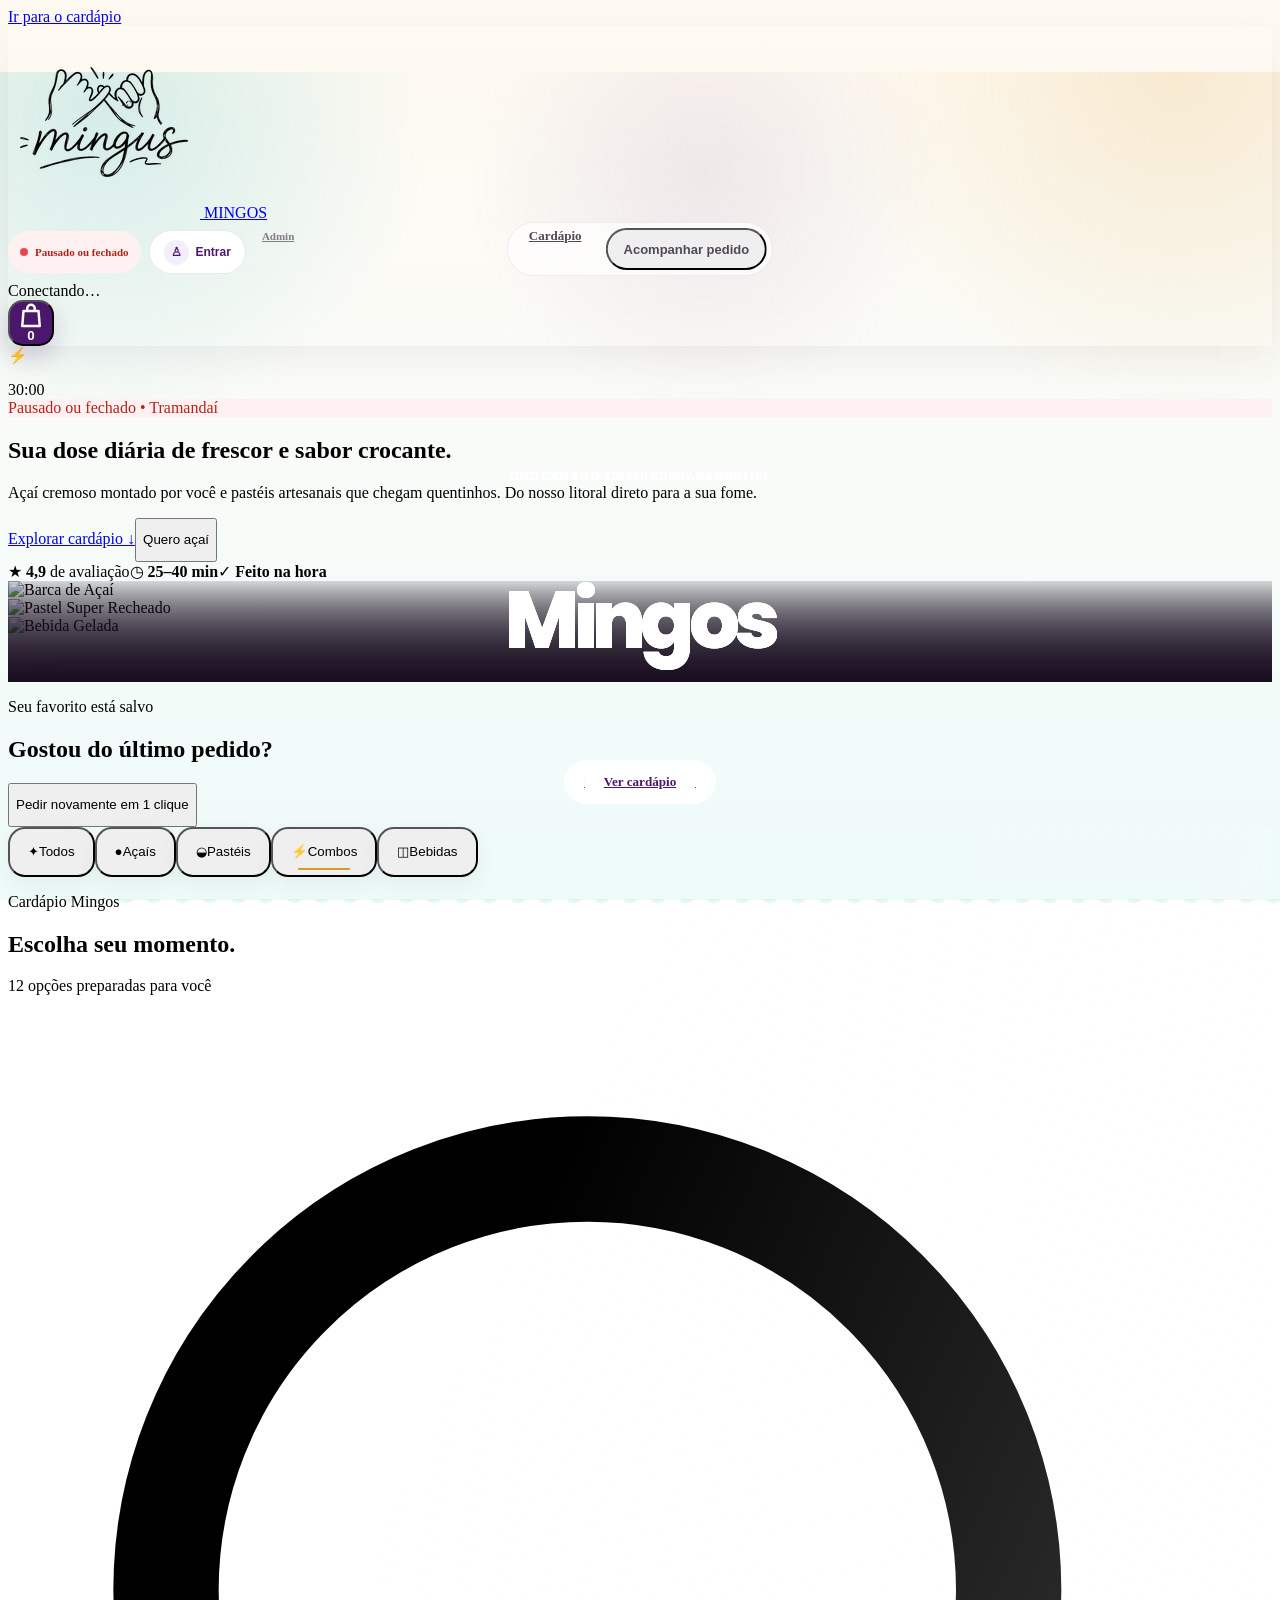
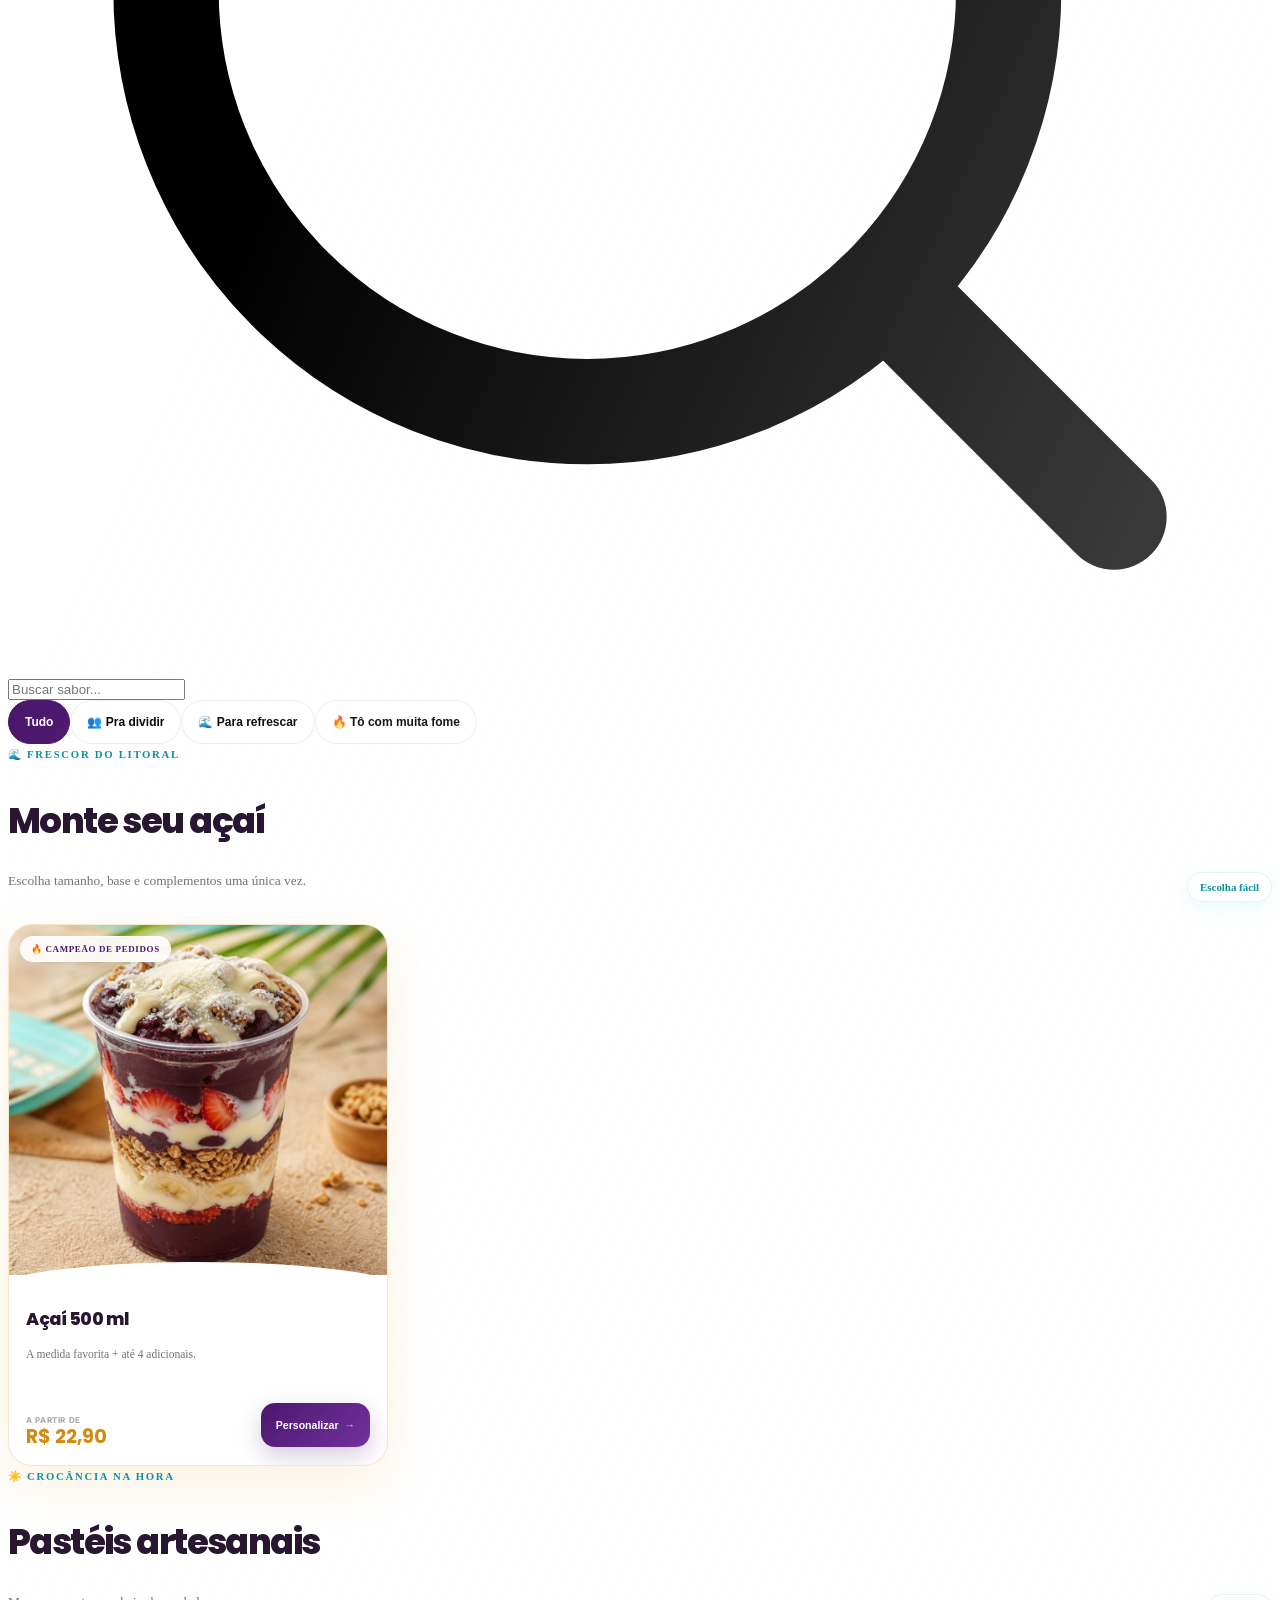
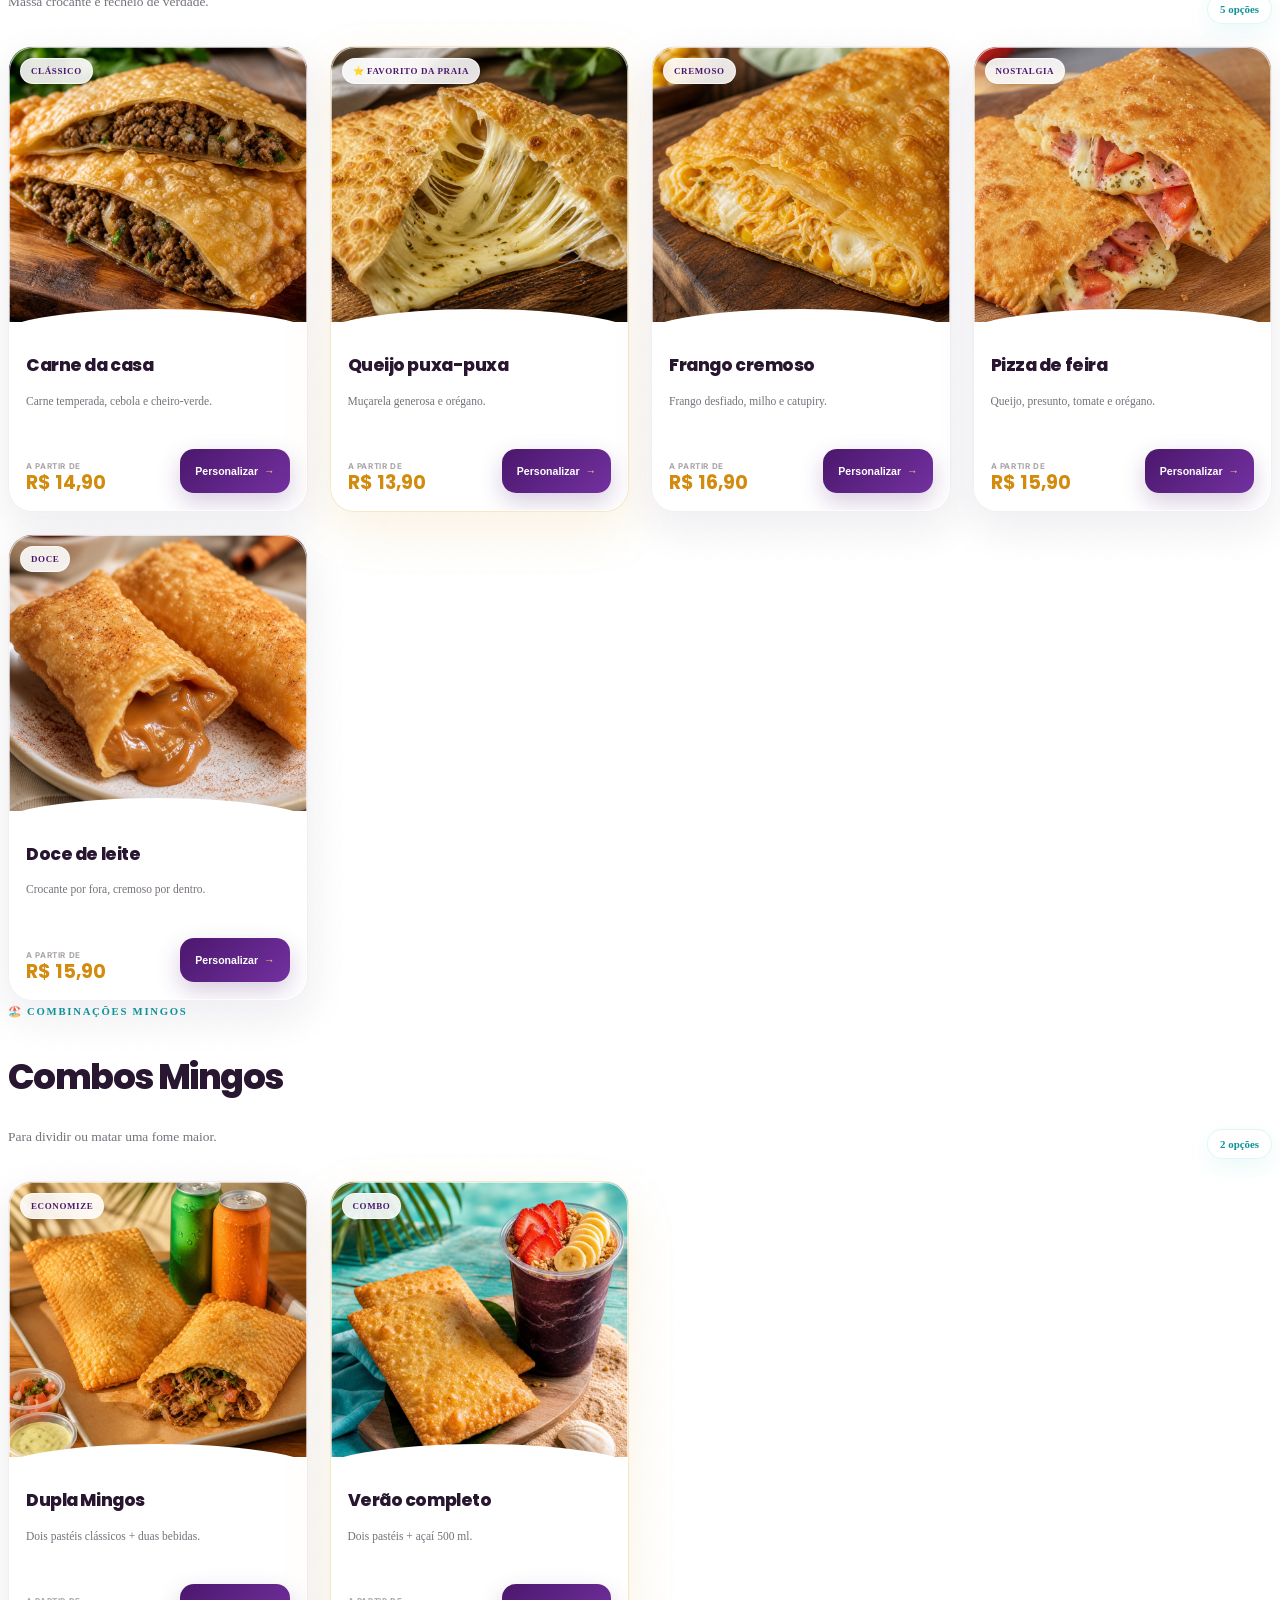
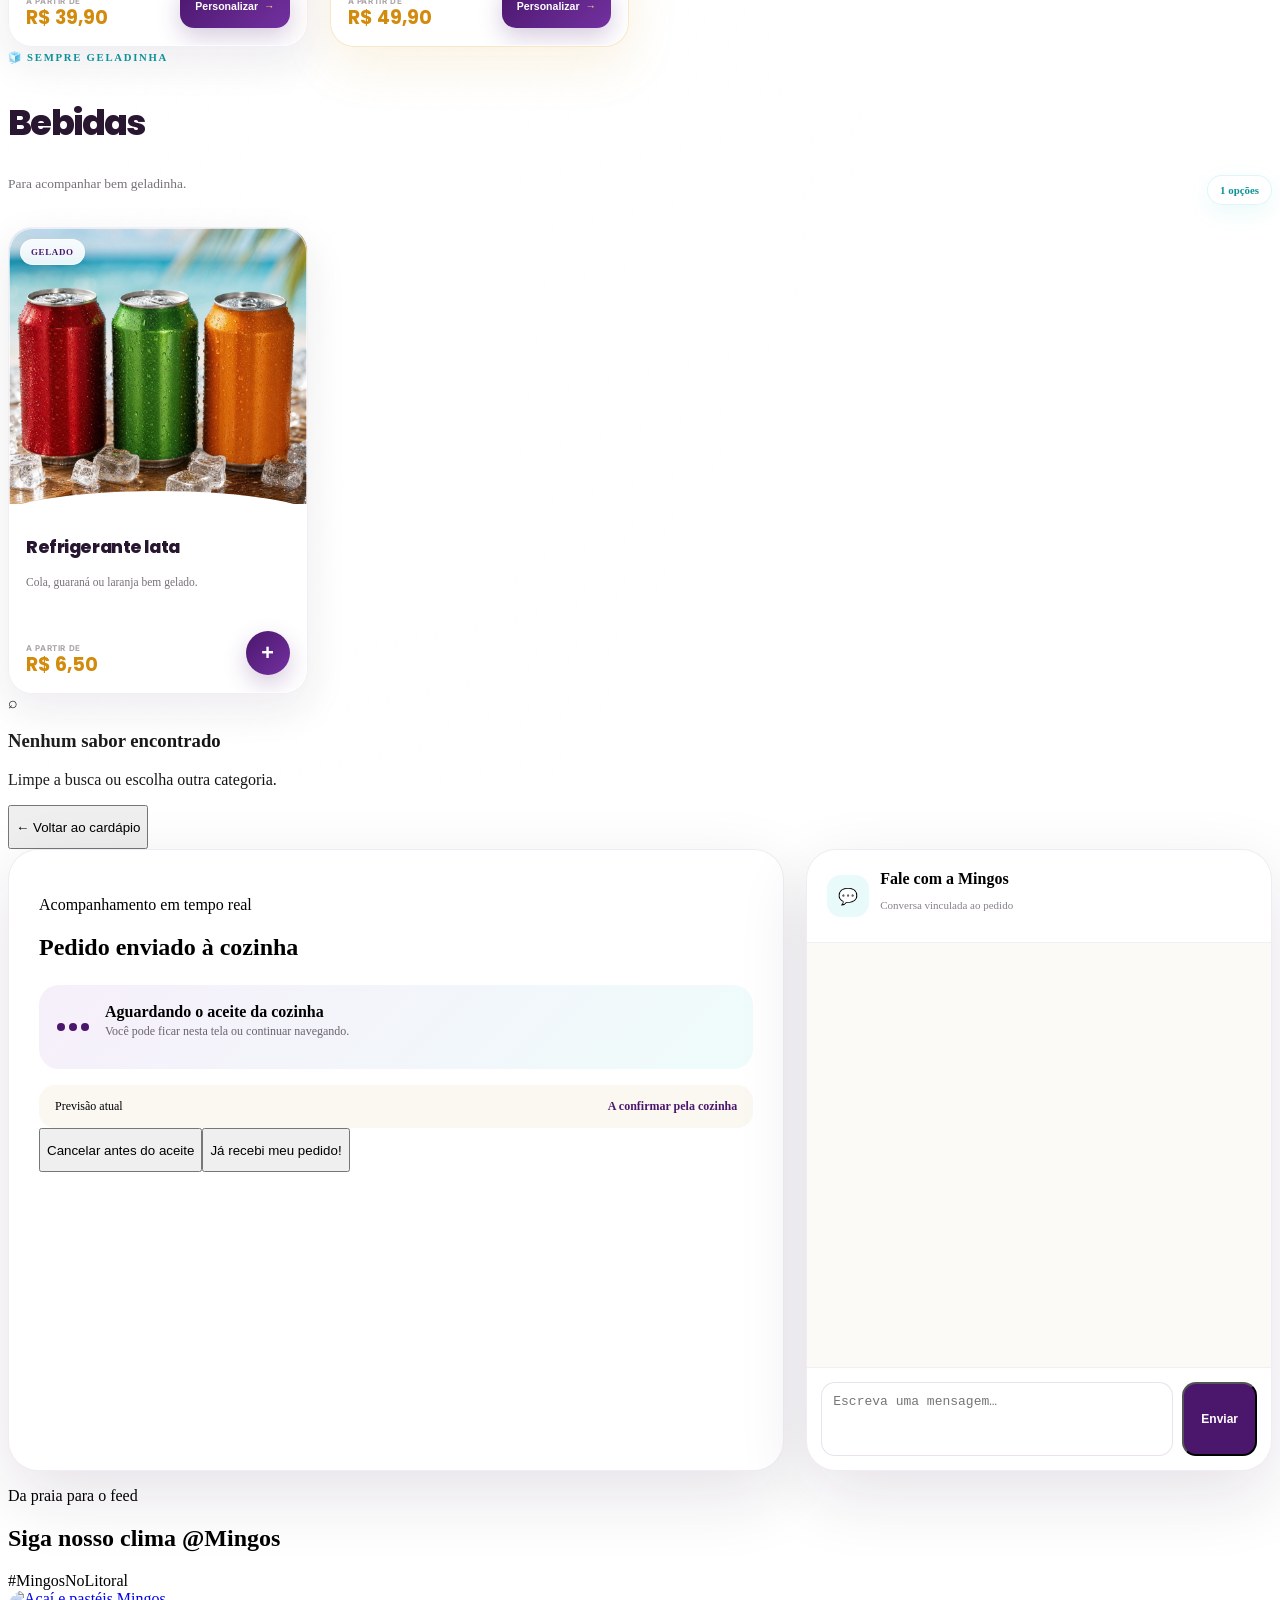
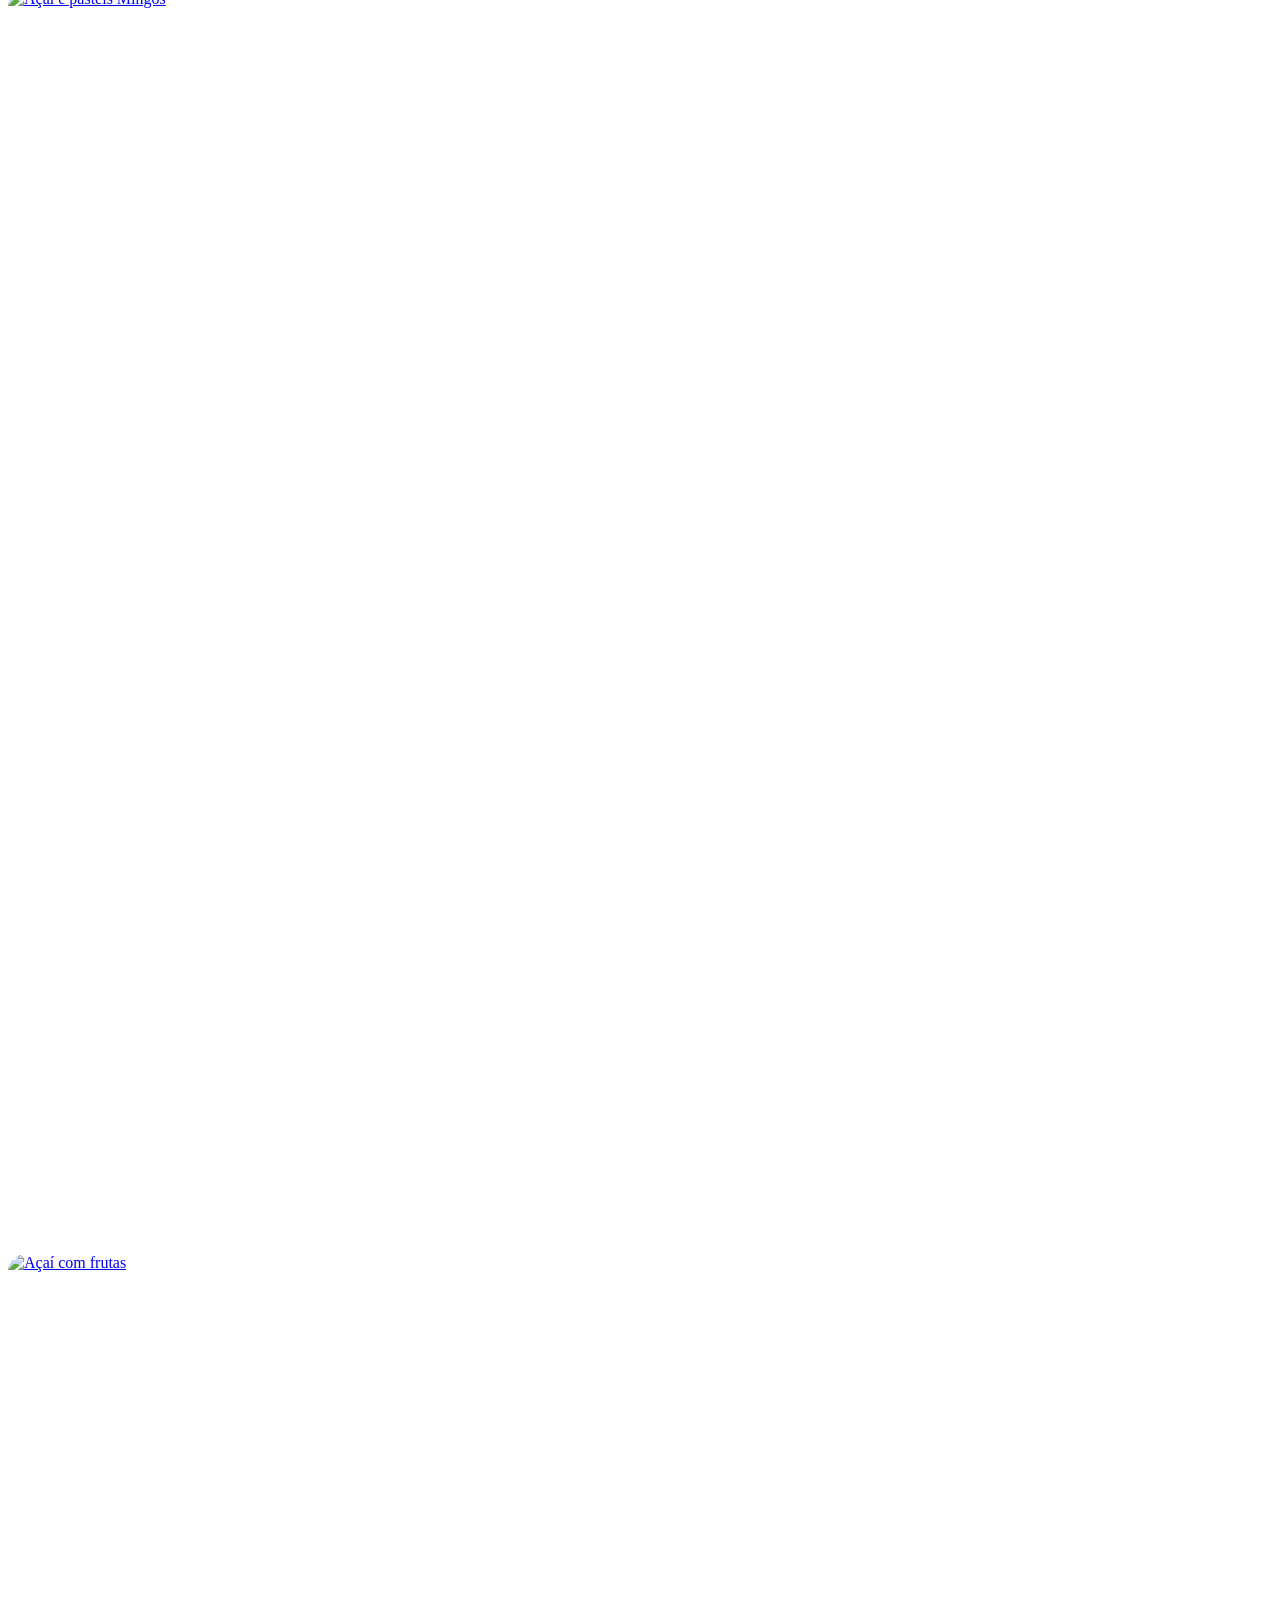
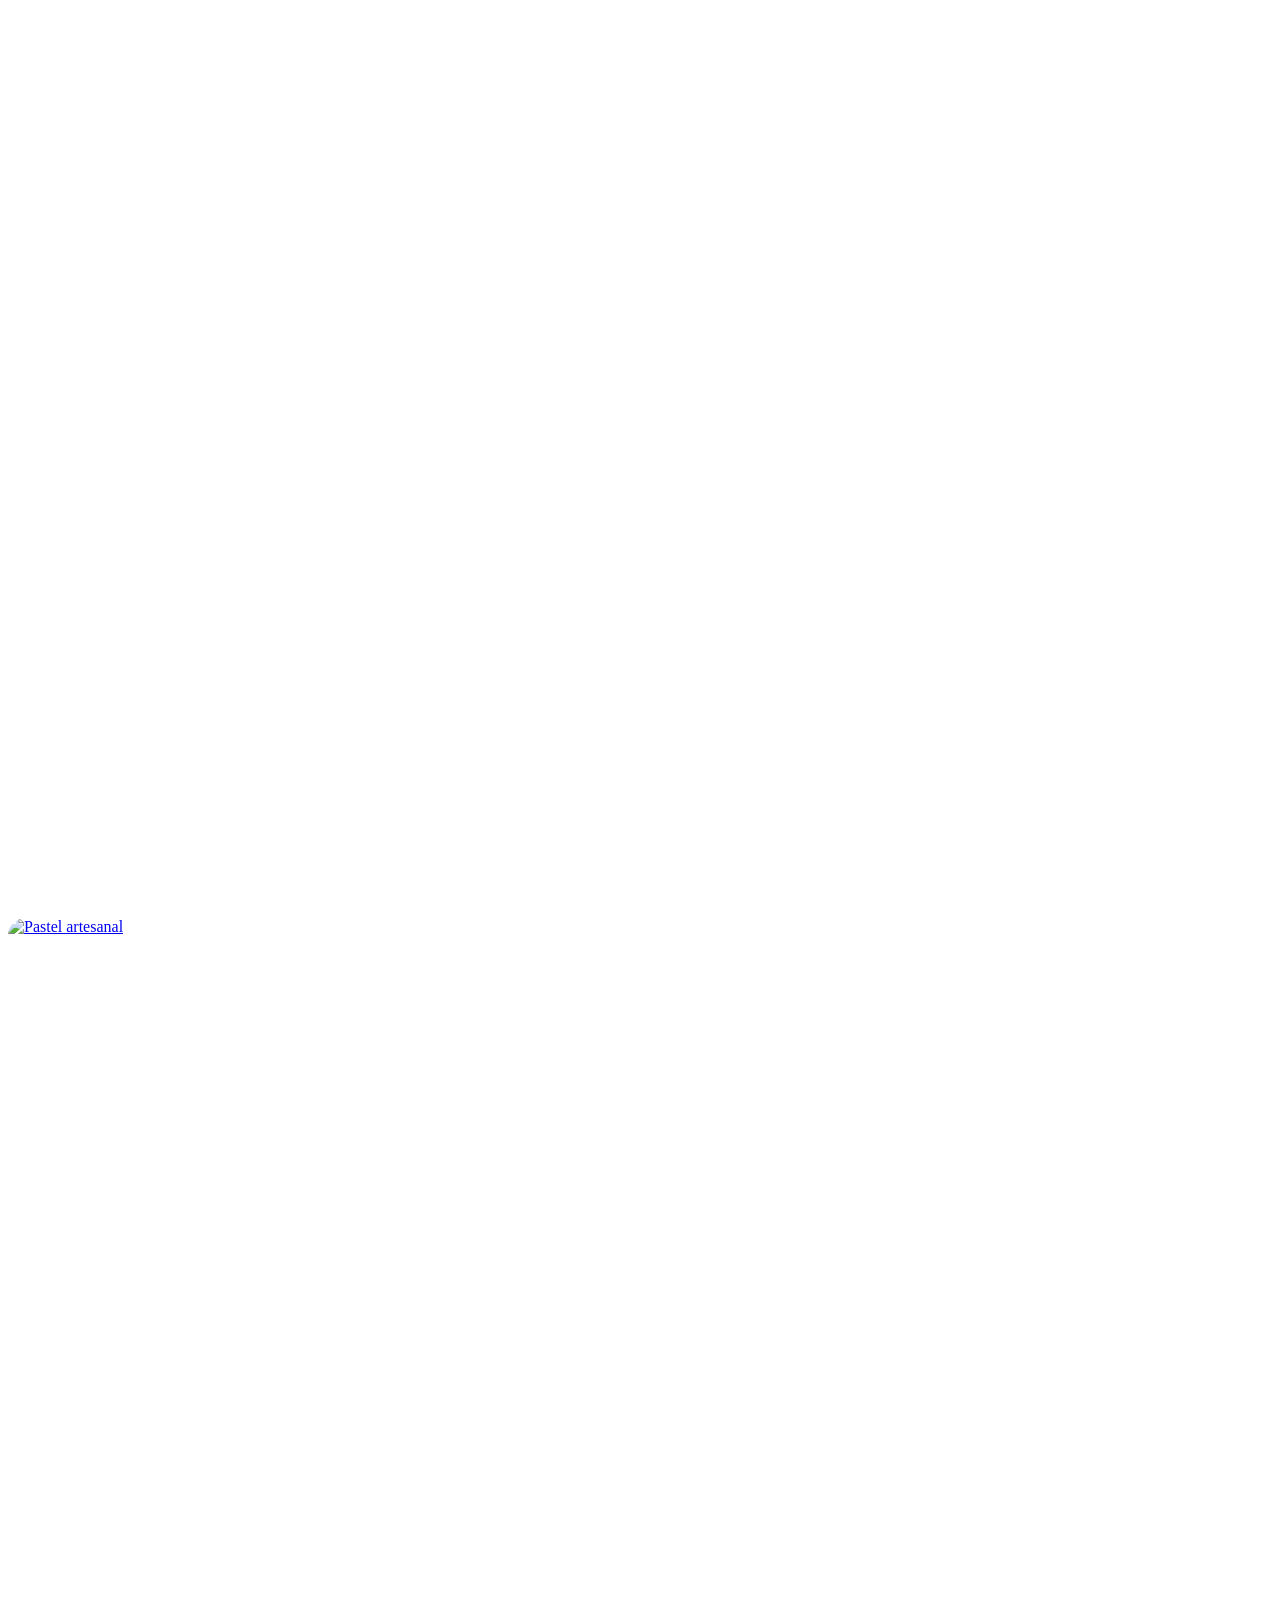
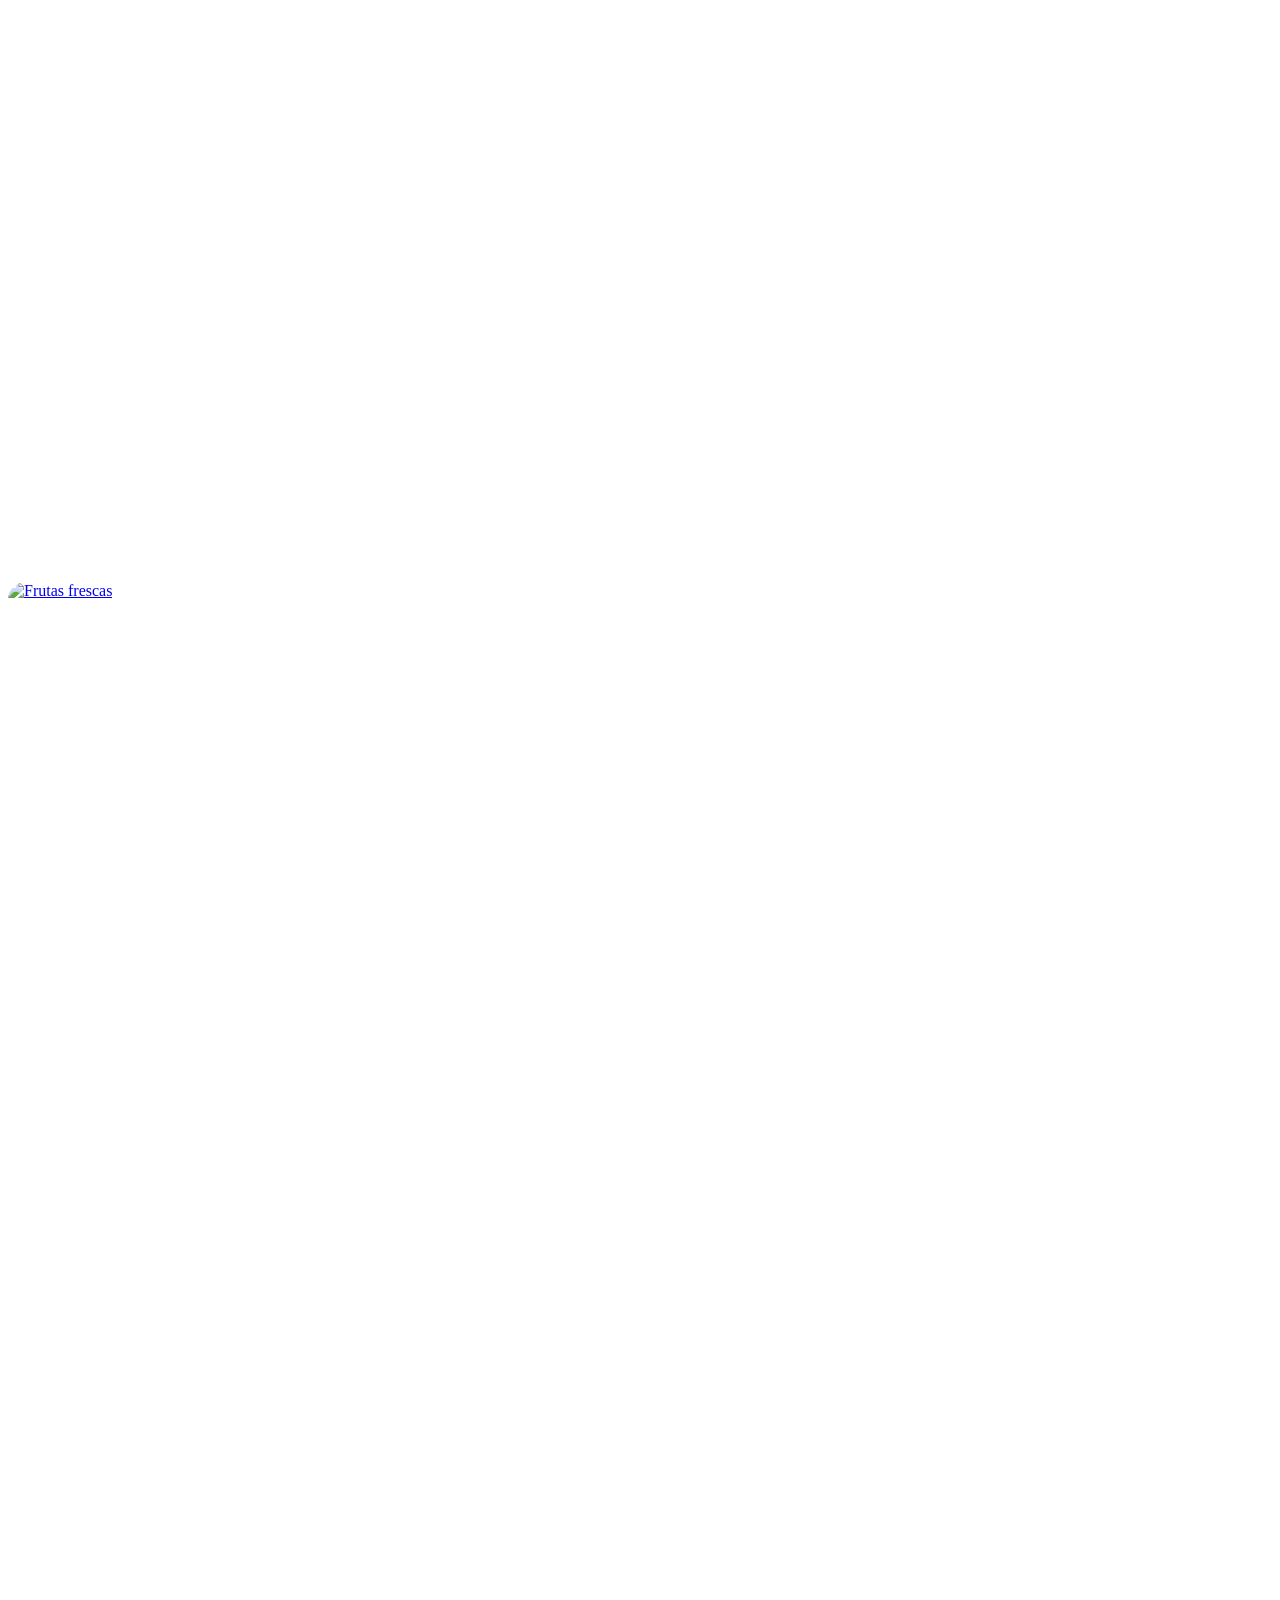
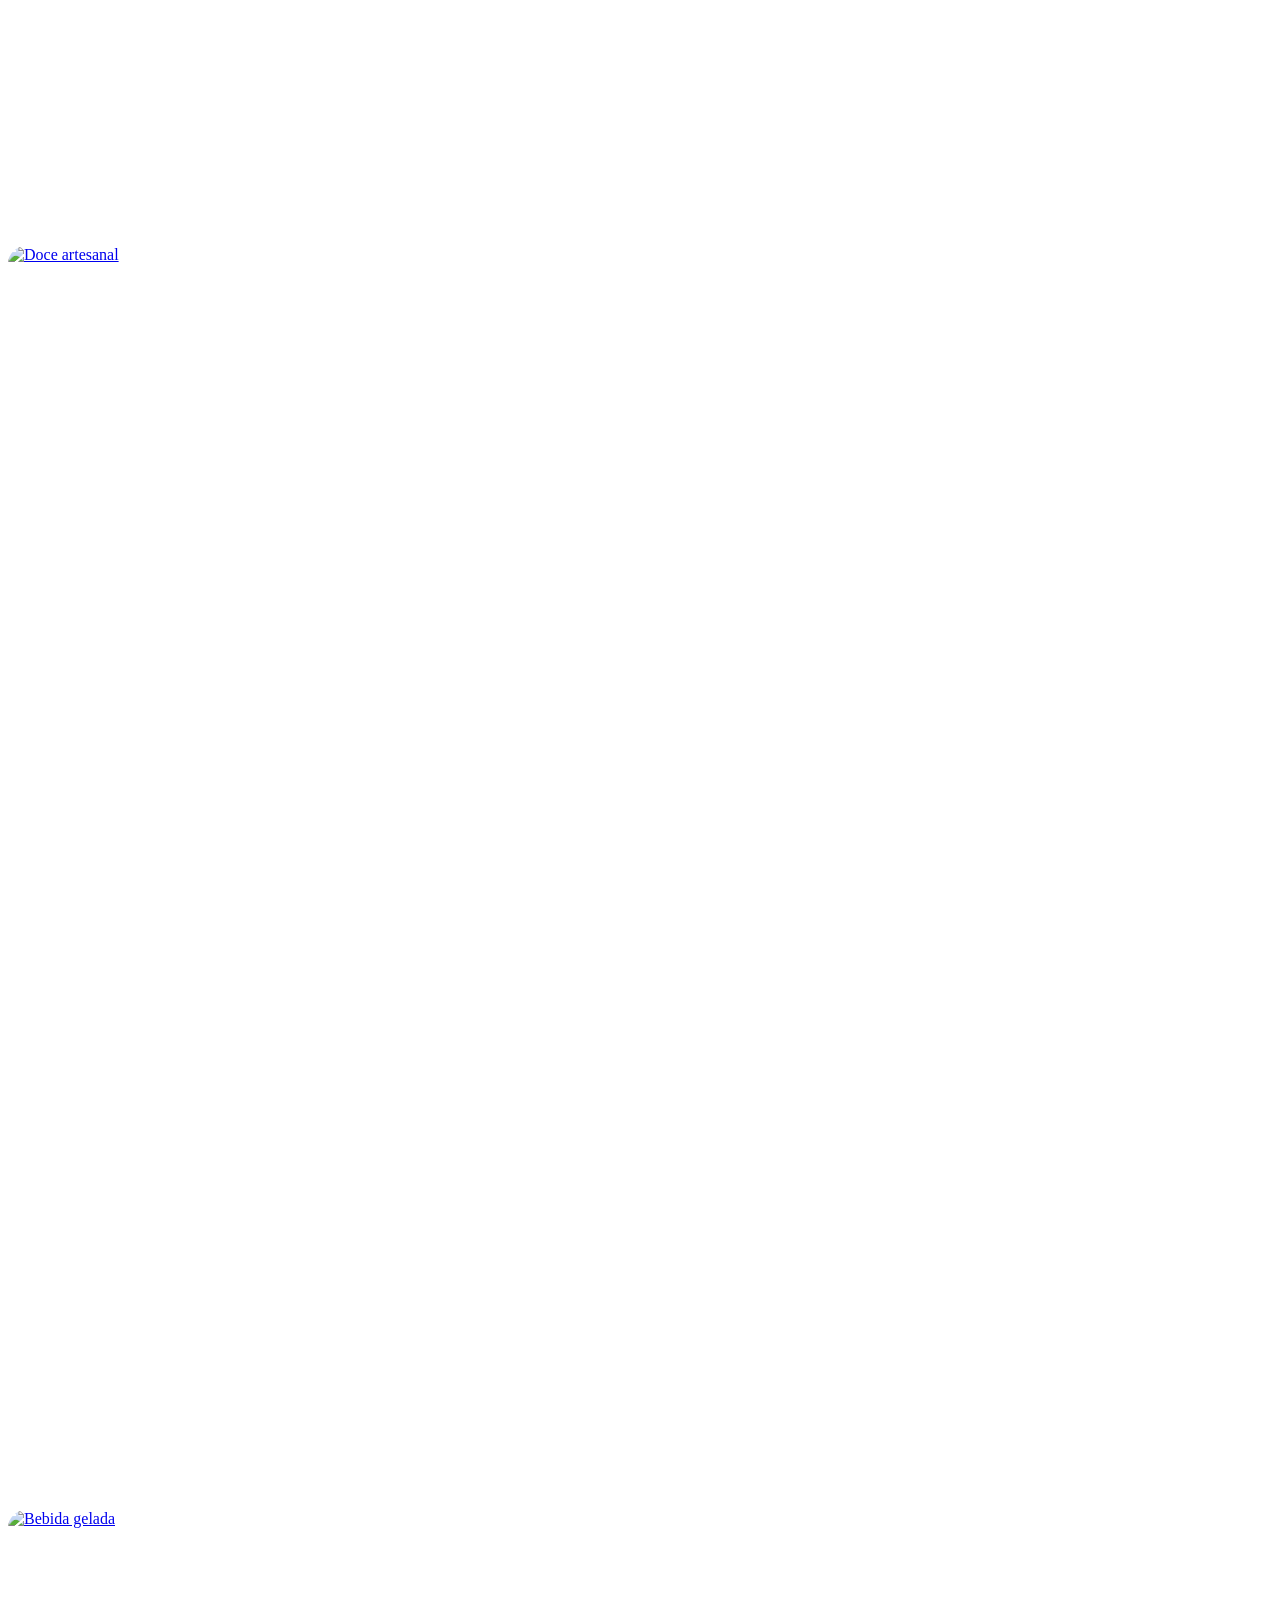
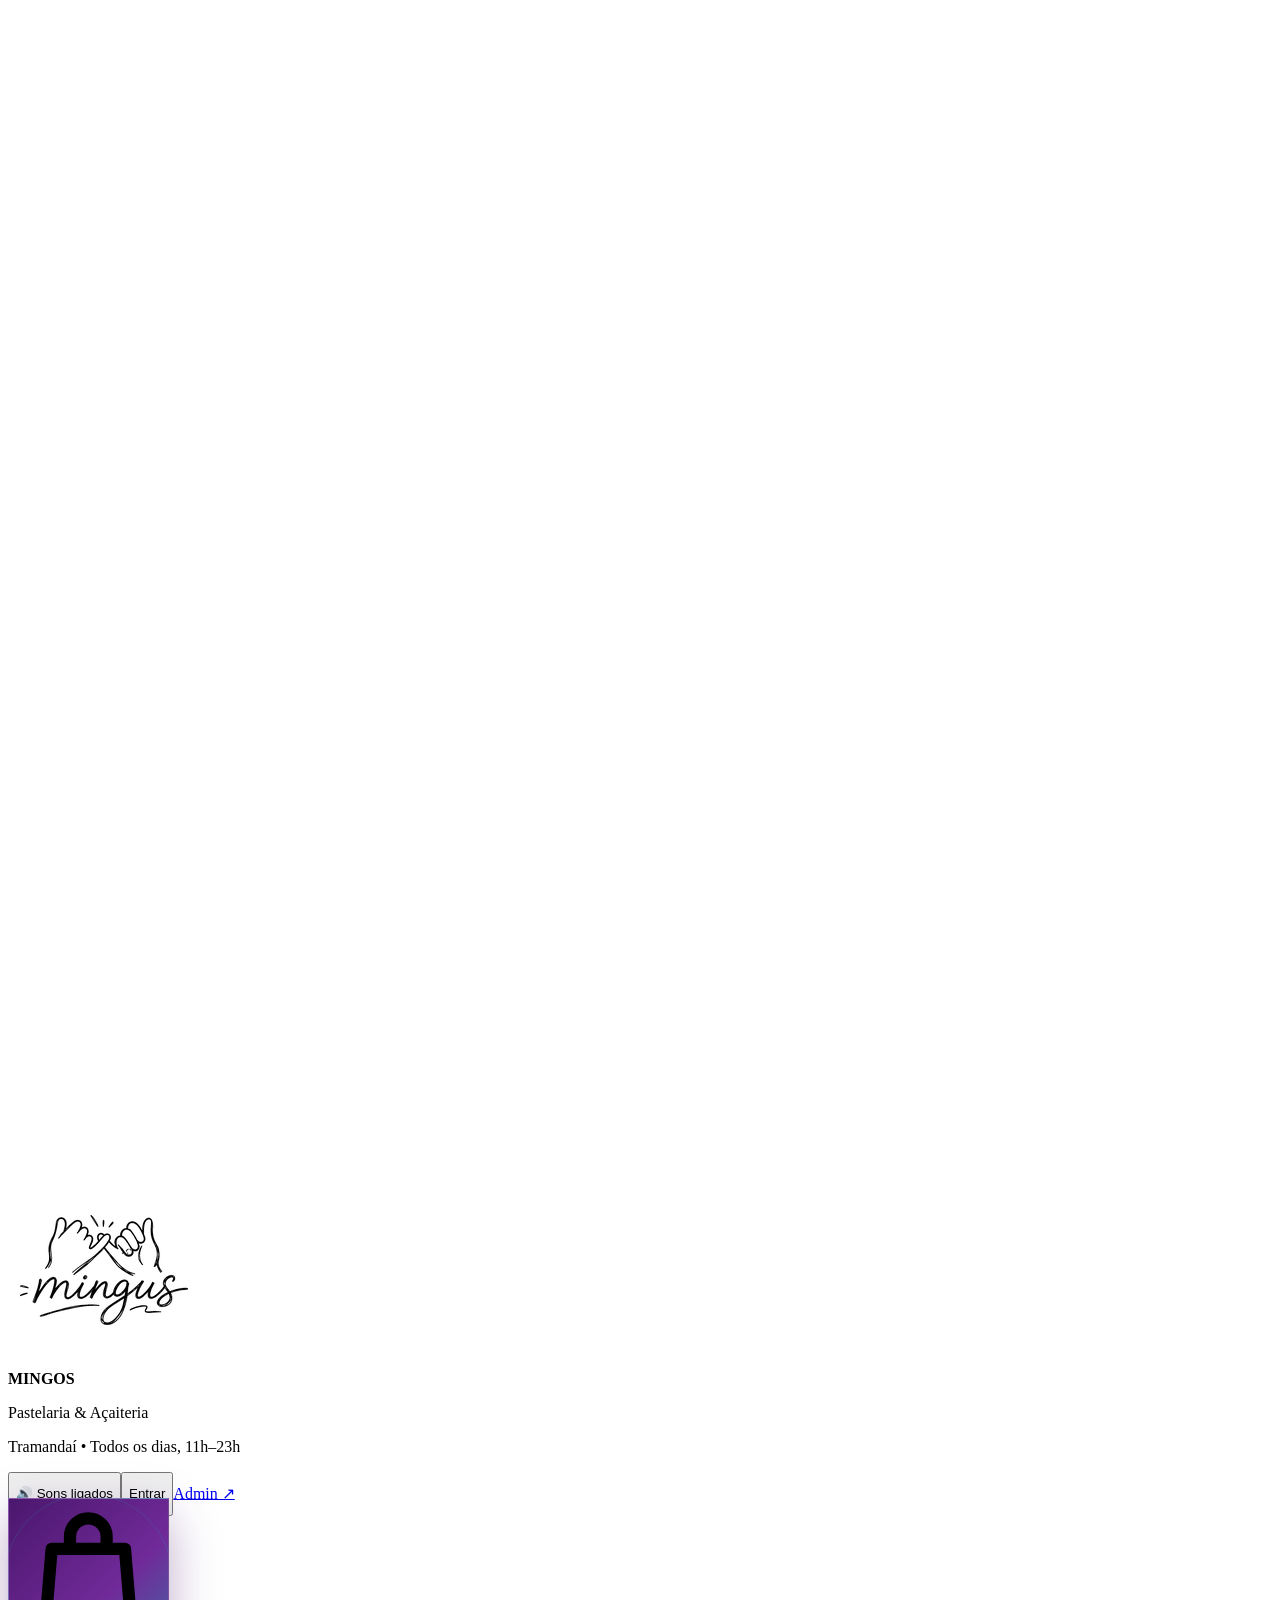
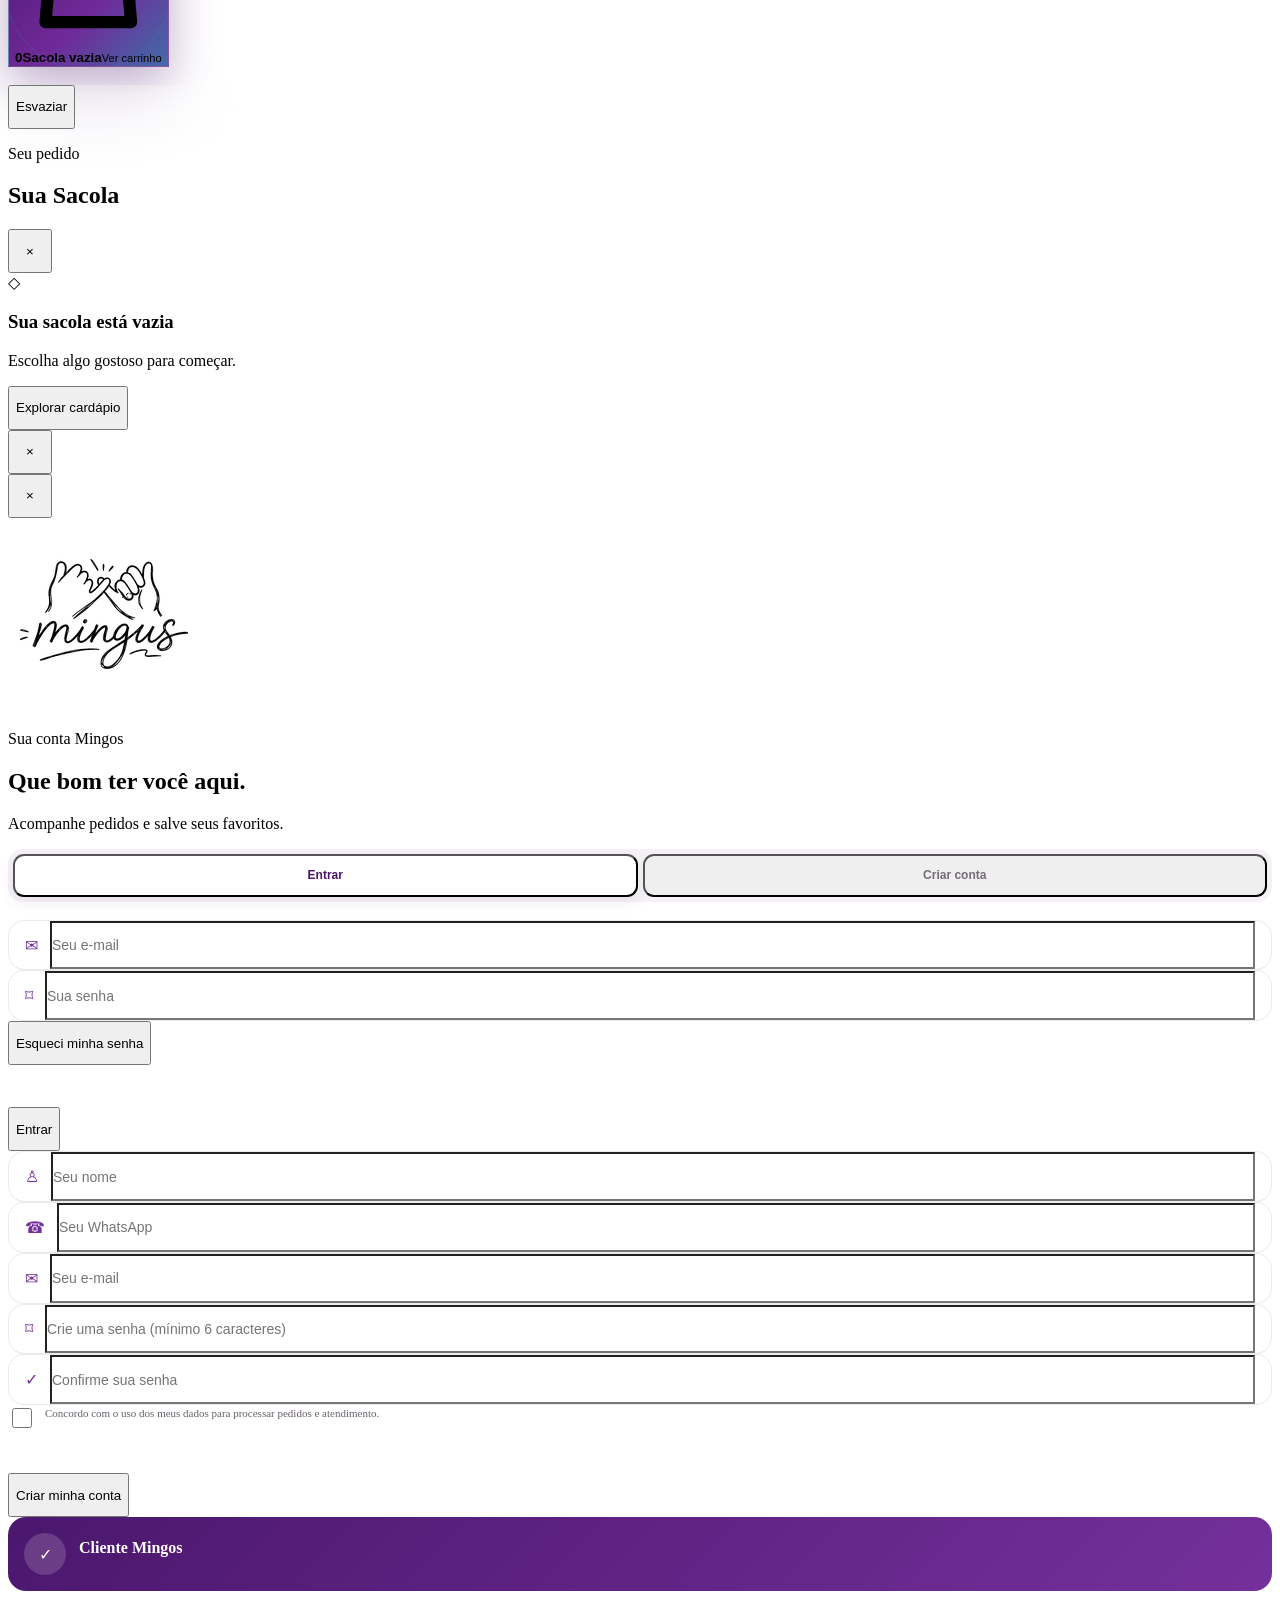
==== commit e20ca296: "change commits" ====
--- a/index.html
+++ b/index.html
@@ -91,5 +91,5 @@
   <section id="delivery-confirm-modal" class="fixed left-1/2 top-1/2 z-[80] hidden w-[calc(100%-1.5rem)] max-w-md -translate-x-1/2 -translate-y-1/2 rounded-[2rem] bg-white p-7 text-center shadow-deep" aria-hidden="true"><div class="mx-auto grid h-16 w-16 place-items-center rounded-full bg-teal/10 text-3xl">🛵</div><h2 class="mt-5 font-display text-2xl font-bold">O pedido chegou mesmo?</h2><p class="mt-3 text-sm leading-6 text-slate-500">Para garantir que deu tudo certo, confirme se você já está com suas delícias em mãos.</p><div class="mt-6 grid gap-2"><button id="confirm-delivery" class="min-h-12 rounded-2xl bg-acai font-bold text-white">Sim, já recebi!</button><button data-close class="min-h-12 rounded-2xl font-semibold text-slate-500">Ainda não chegou</button></div></section>
   <section id="club-modal" class="club-modal fixed left-1/2 top-1/2 z-[85] hidden w-[calc(100%-1.5rem)] max-w-md -translate-x-1/2 -translate-y-1/2 overflow-hidden rounded-[2rem] bg-white shadow-deep" aria-hidden="true"><div class="club-visual"><span>☀️</span><b>CLUBE MINGOS</b><button id="club-later" aria-label="Agora não">×</button></div><form id="club-form"><p class="club-eyebrow">Um mimo pode estar te esperando</p><h2>Quer concorrer a um bônus surpresa?</h2><p>Deixe seu primeiro nome e WhatsApp. Se você for sorteado, avisaremos por lá — fique atento às mensagens da Mingos.</p><label>Primeiro nome<input name="name" maxlength="50" autocomplete="given-name" required placeholder="Como podemos chamar você?"></label><label>WhatsApp<input name="phone" type="tel" maxlength="20" autocomplete="tel" required placeholder="(51) 99999-9999"></label><label class="club-consent"><input name="consent" type="checkbox" required><span>Aceito participar e receber pelo WhatsApp apenas o contato relacionado ao sorteio e novidades da Mingos. Posso pedir a remoção quando quiser.</span></label><p id="club-error" role="alert"></p><button class="club-submit">Quero participar</button><button type="button" id="club-no-thanks">Agora não</button></form></section>
   <div id="toast-container" class="fixed right-4 top-20 z-[100] flex w-[min(360px,calc(100%-2rem))] flex-col gap-3"></div>
-  <script type="module" src="firebase-service.js?v=20260714-6"></script><script defer src="sync.js?v=20260714-3"></script><script defer src="tracking.js?v=20260714-4"></script><script defer src="app.js?v=20260714-8"></script>
+  <script type="module" src="firebase-service.js?v=20260714-7"></script><script defer src="sync.js?v=20260714-3"></script><script defer src="tracking.js?v=20260714-4"></script><script defer src="app.js?v=20260714-8"></script>
 </body></html>
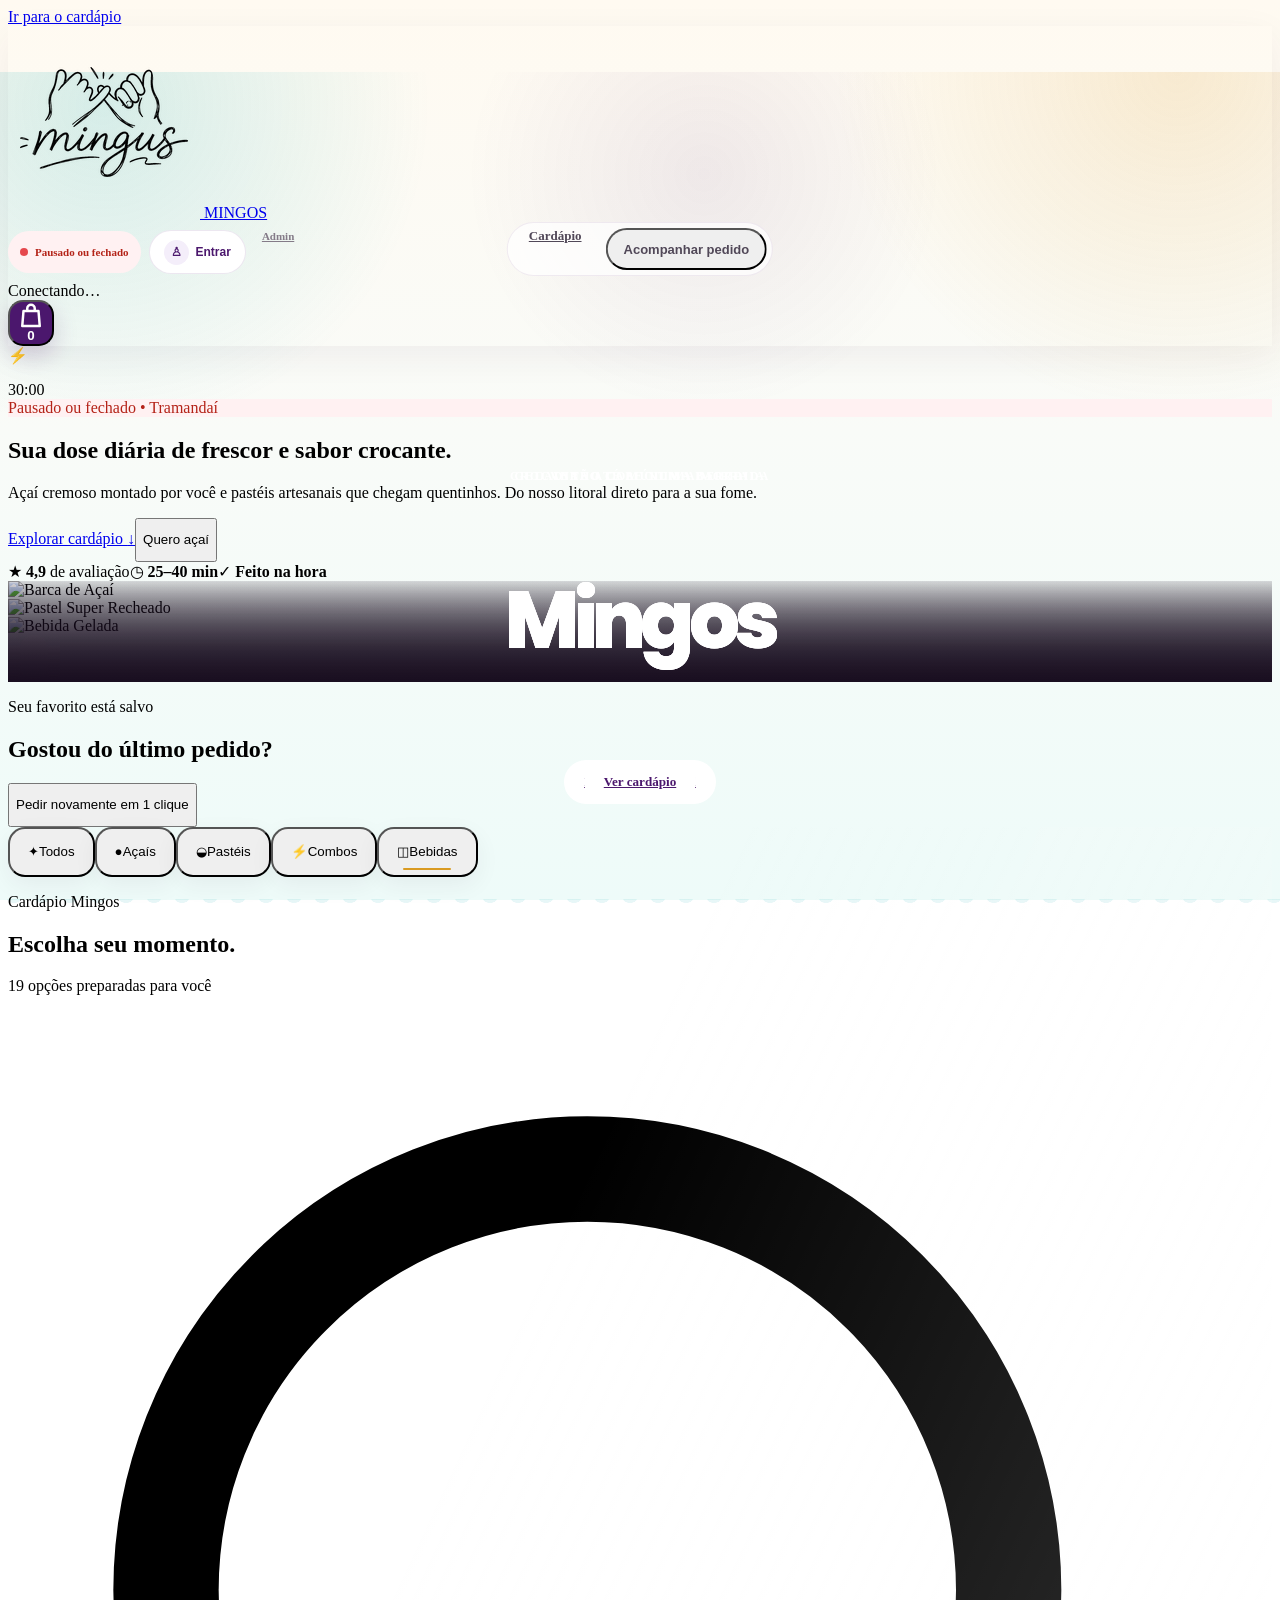
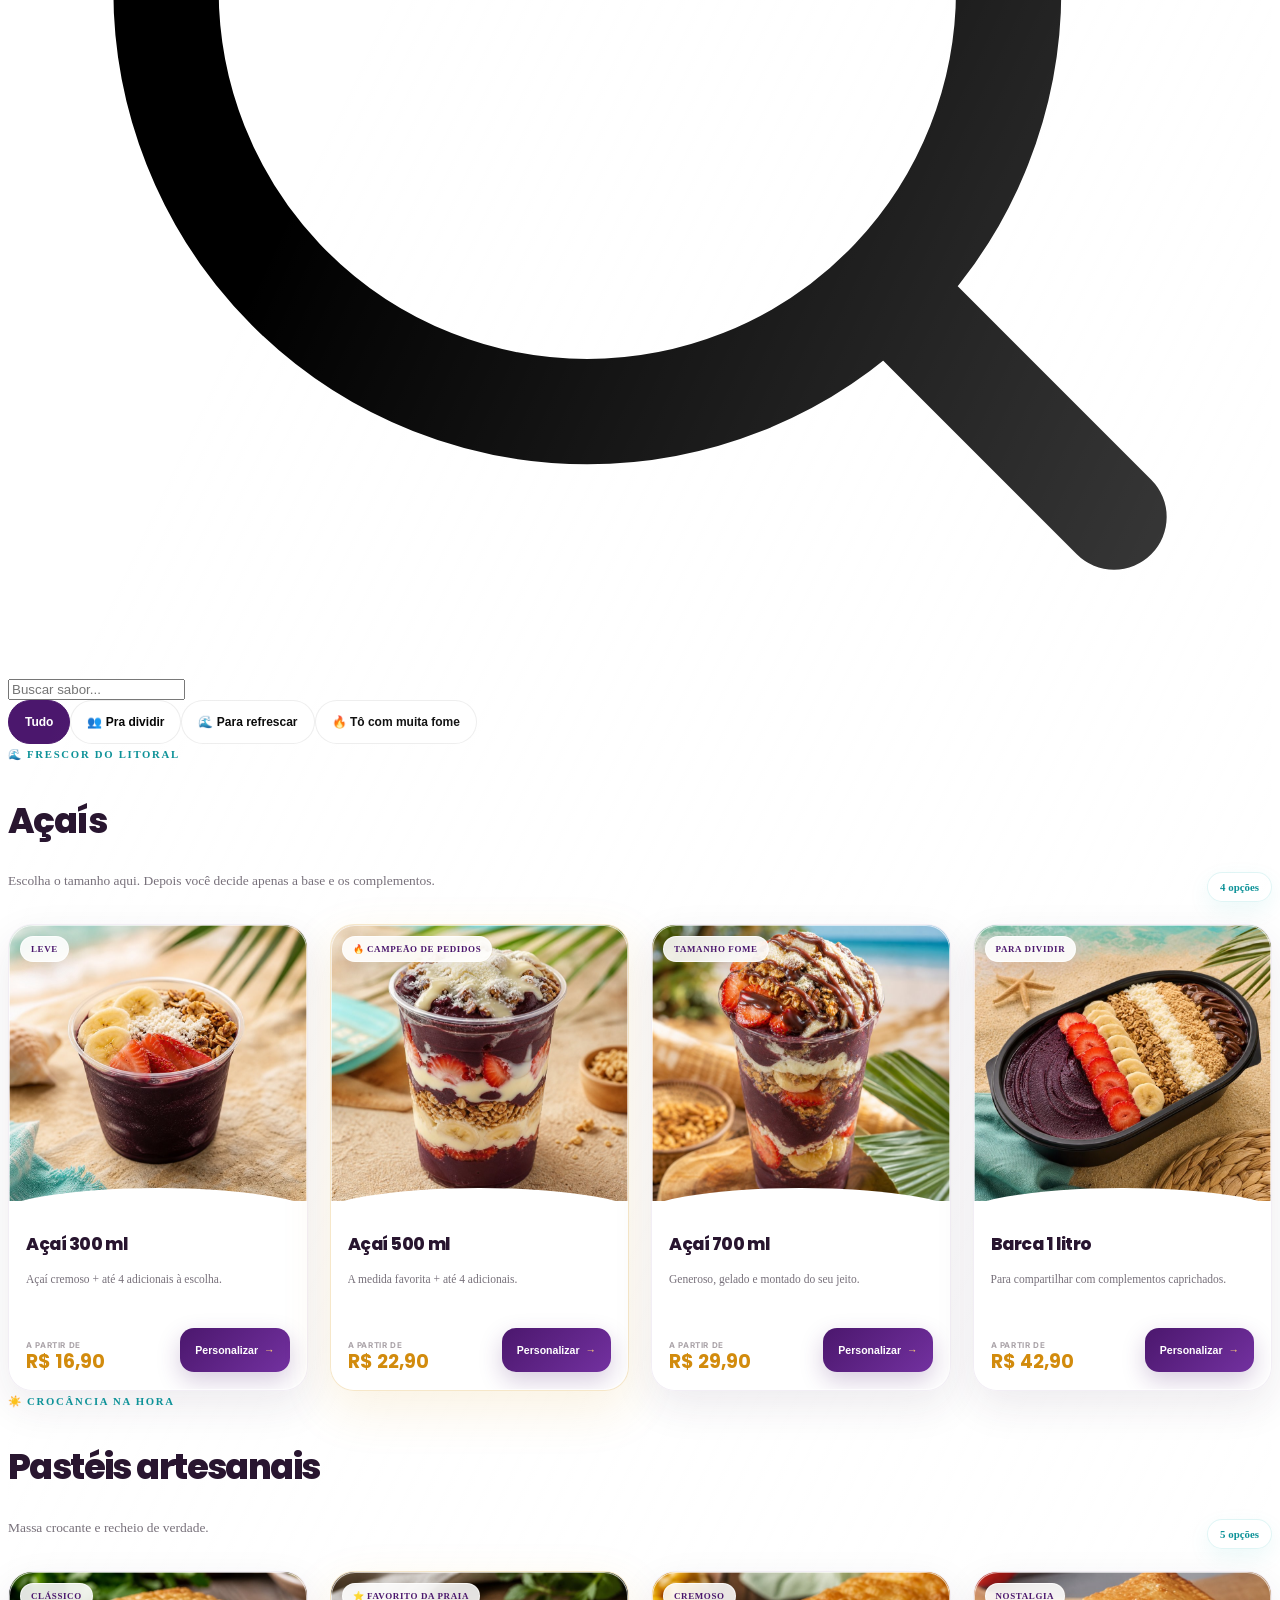
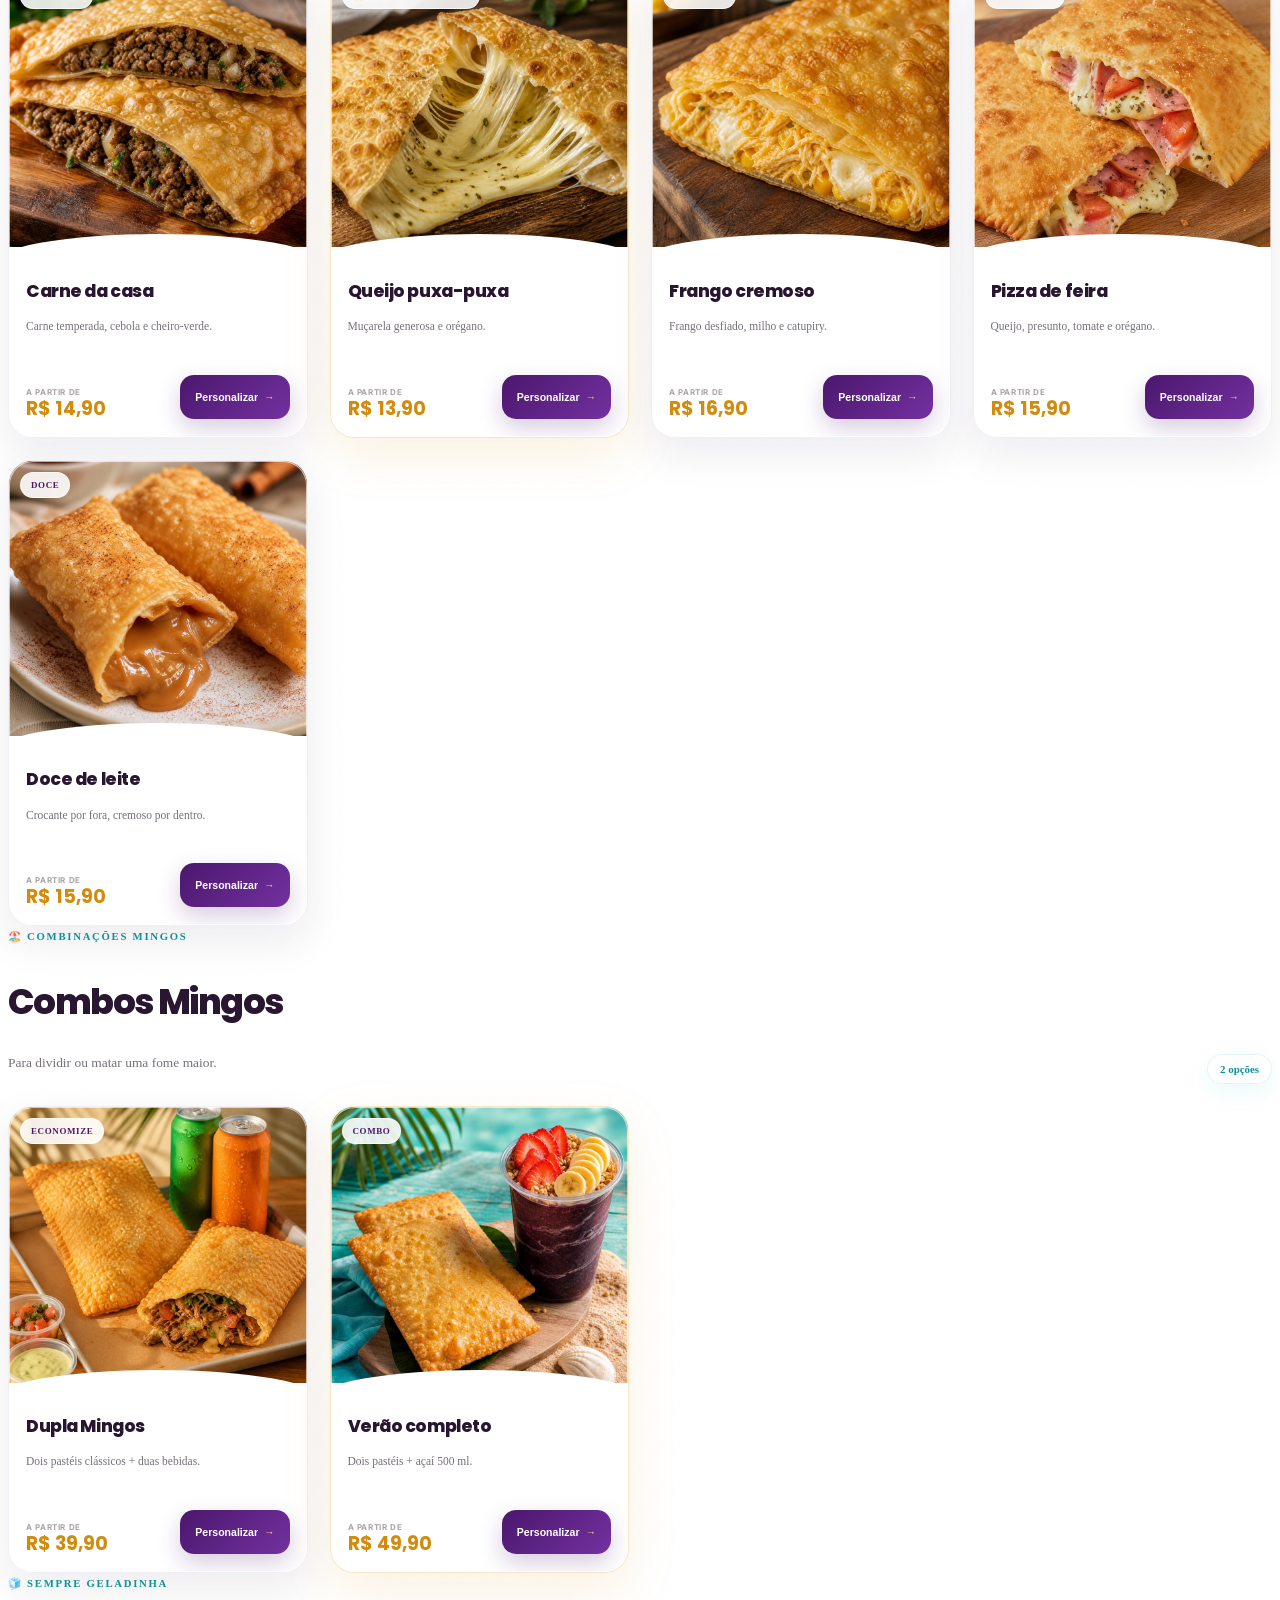
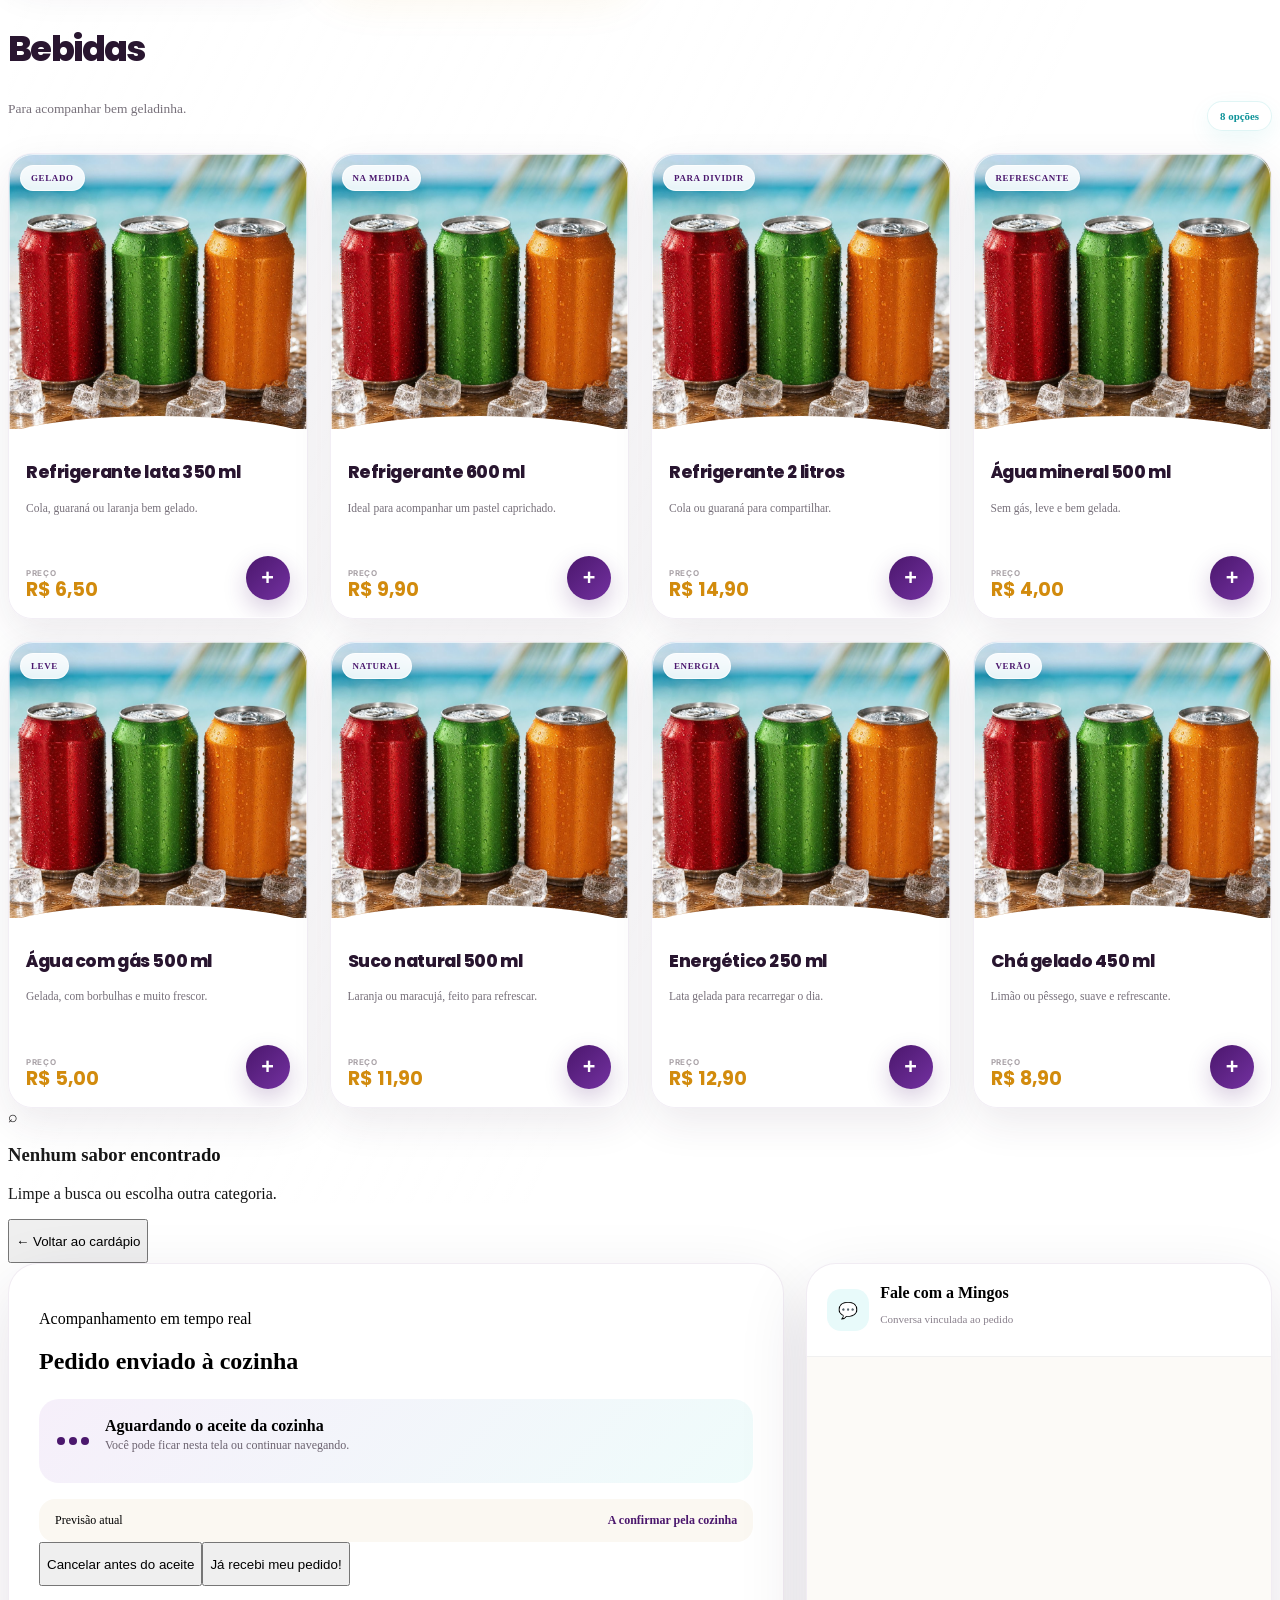
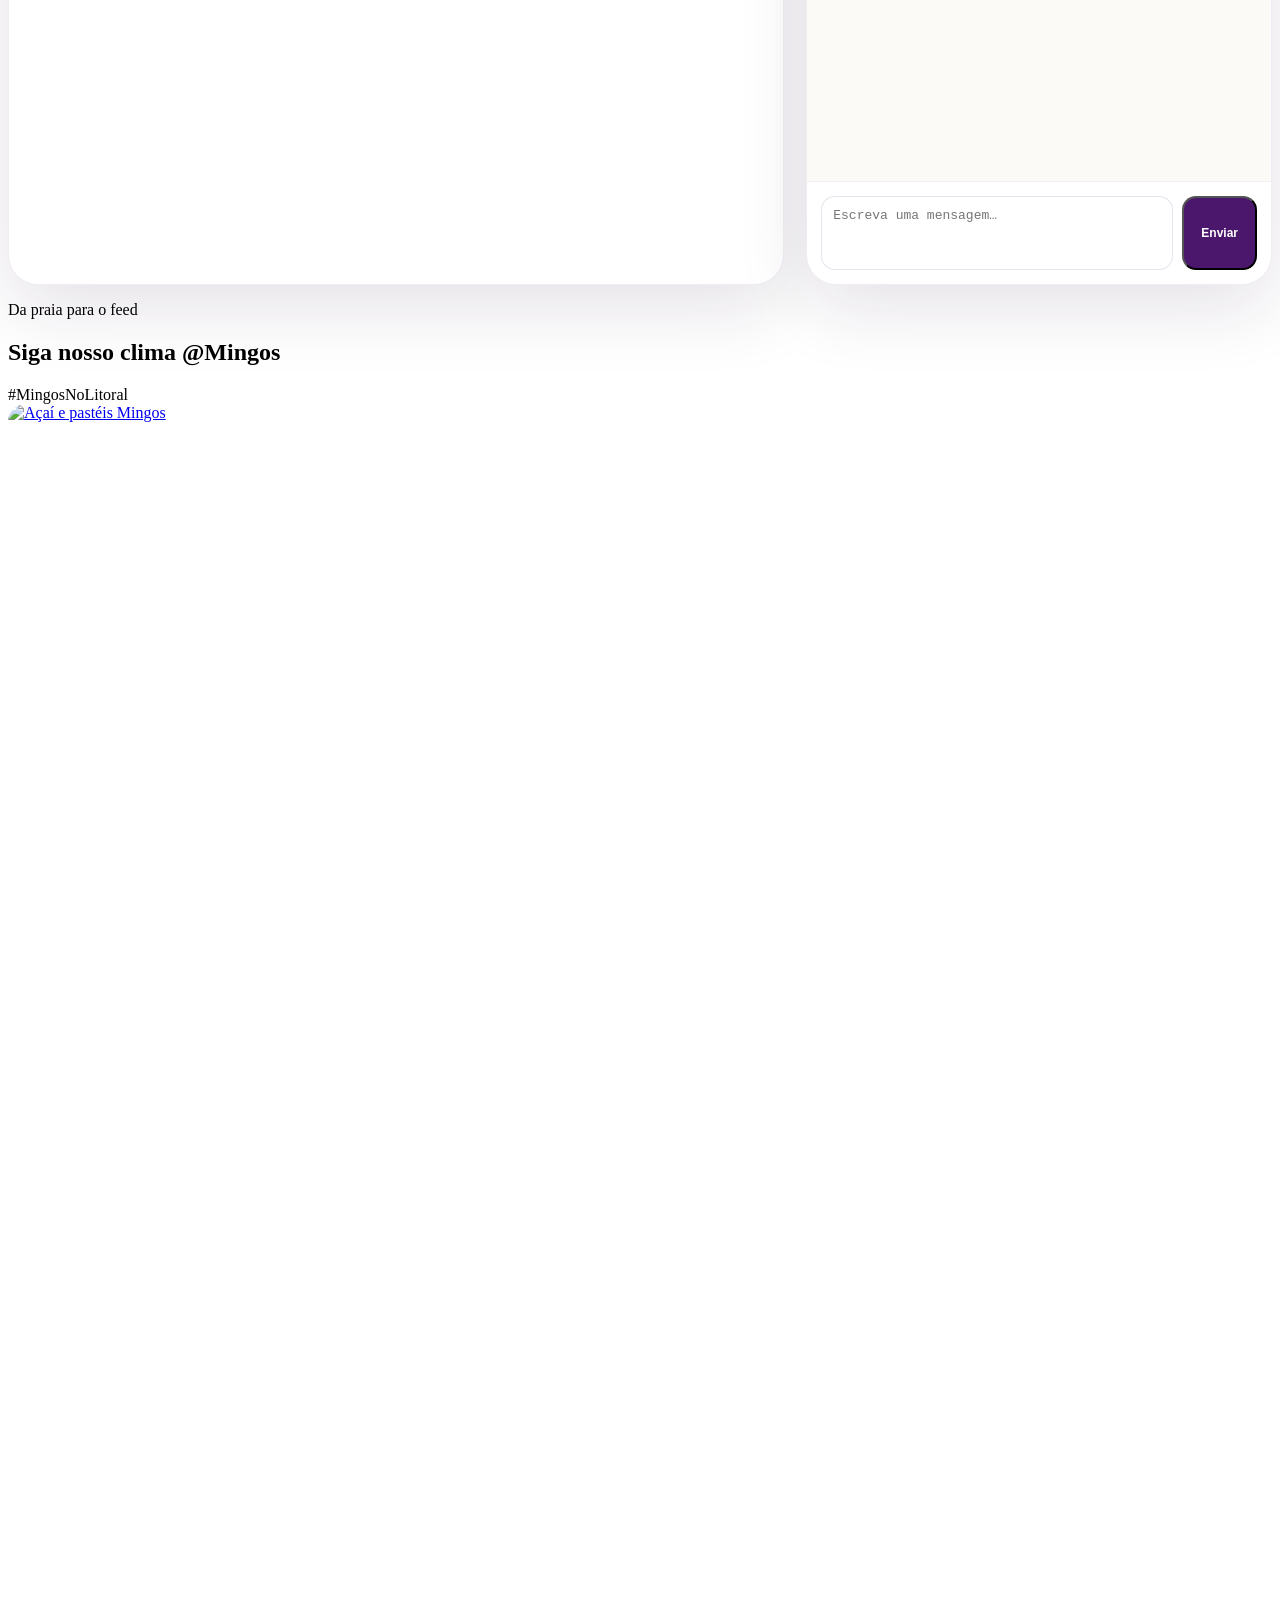
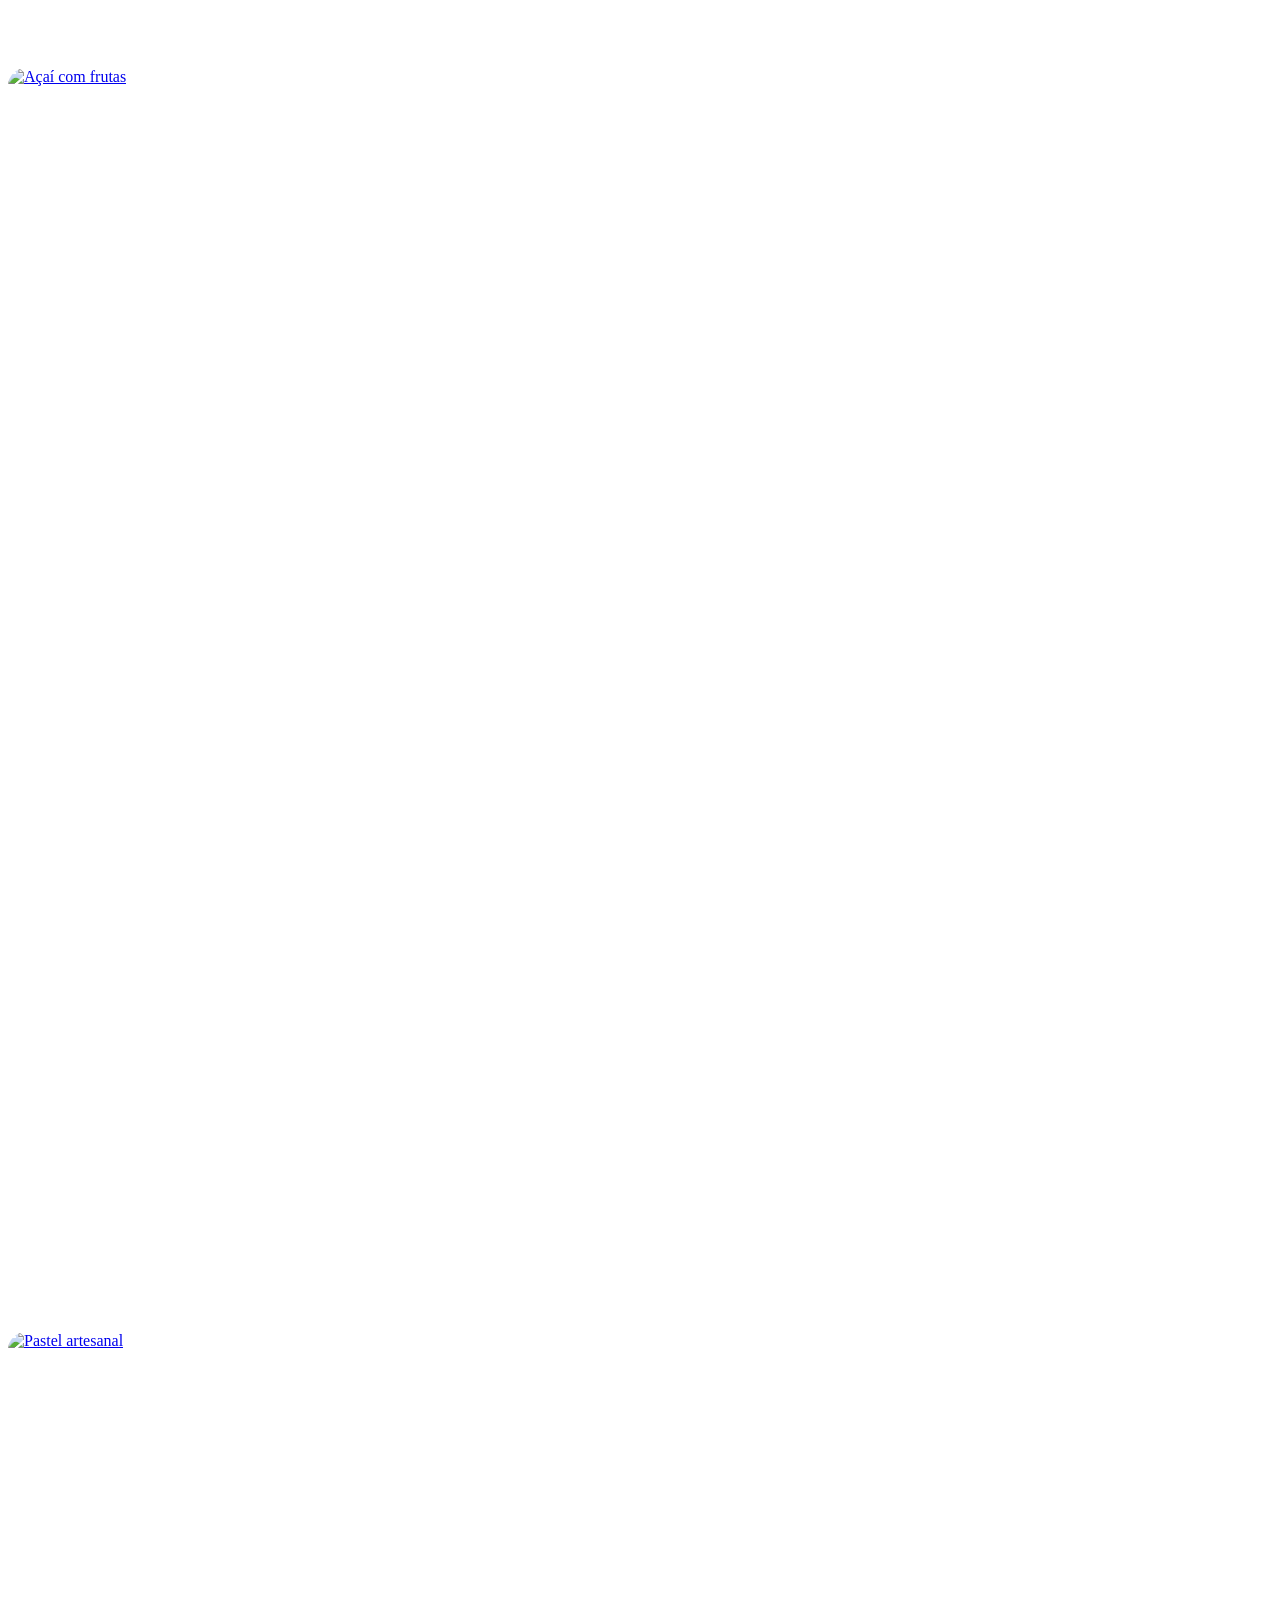
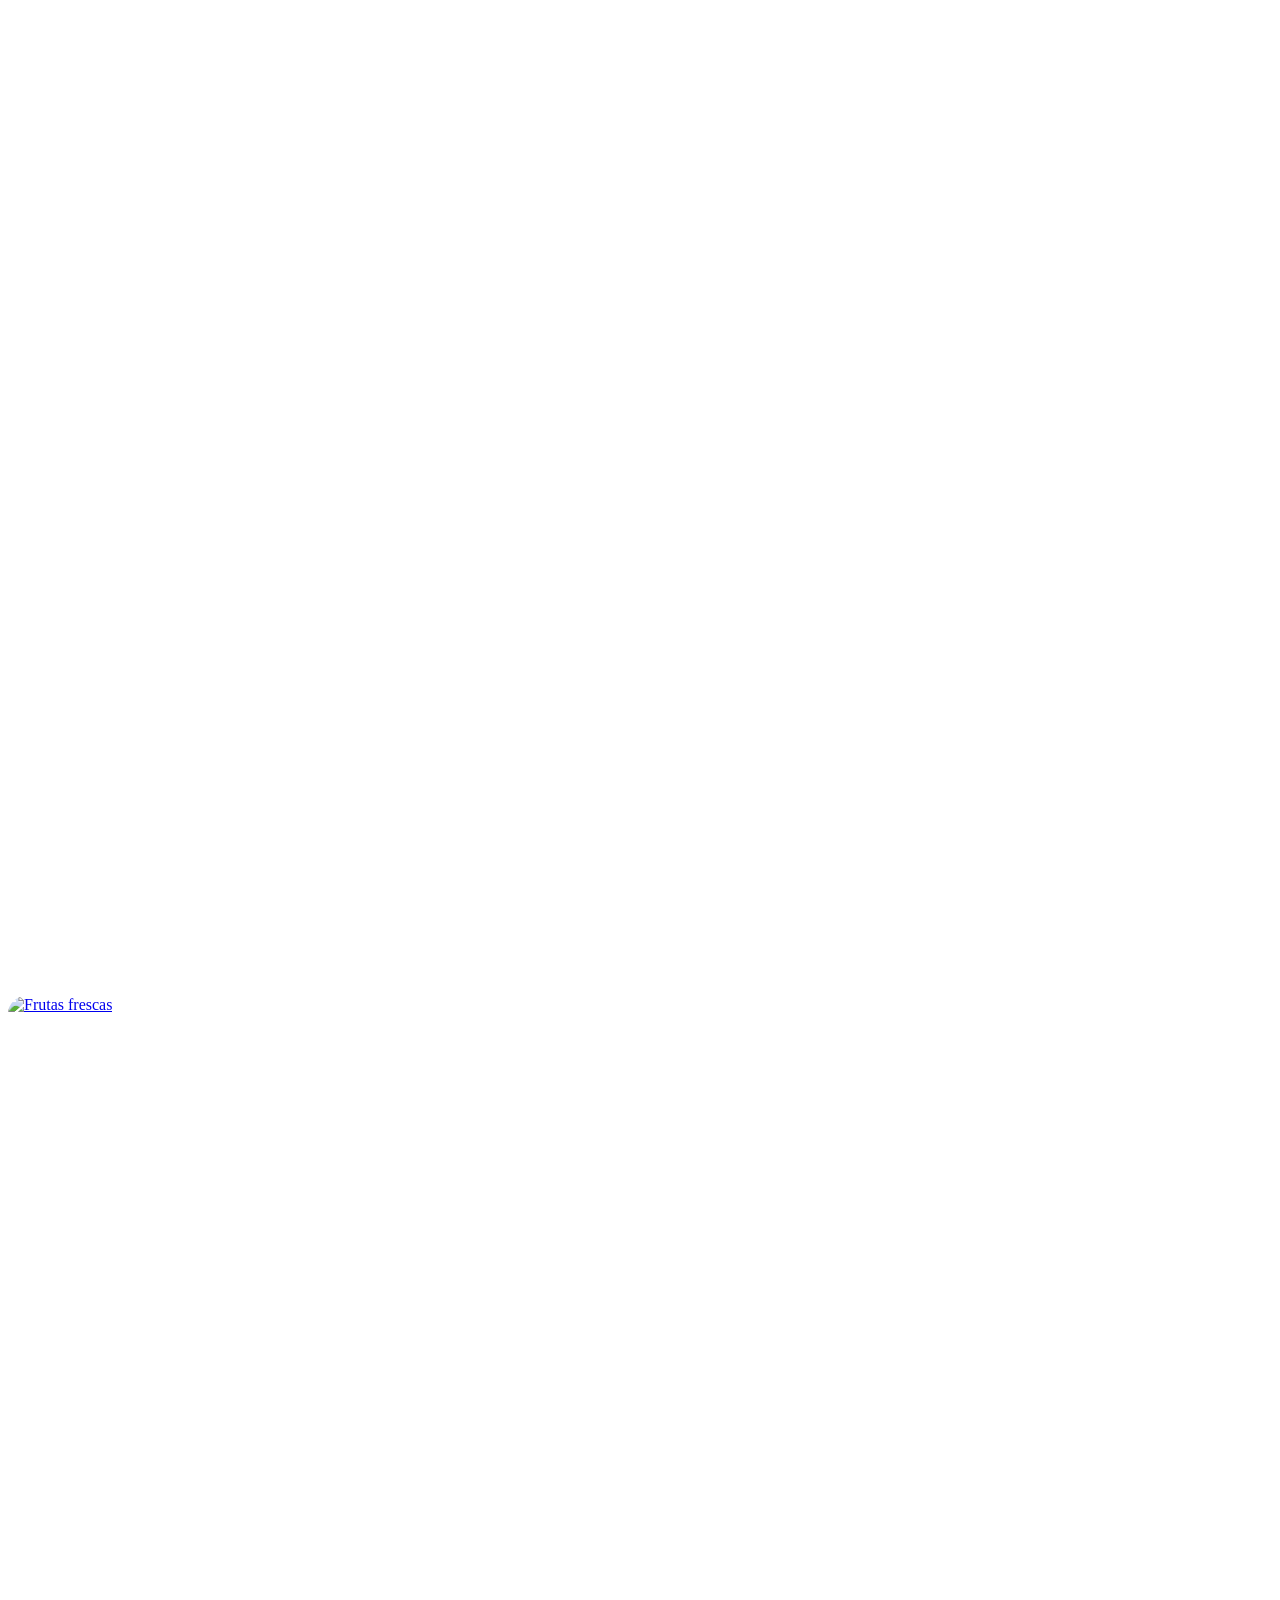
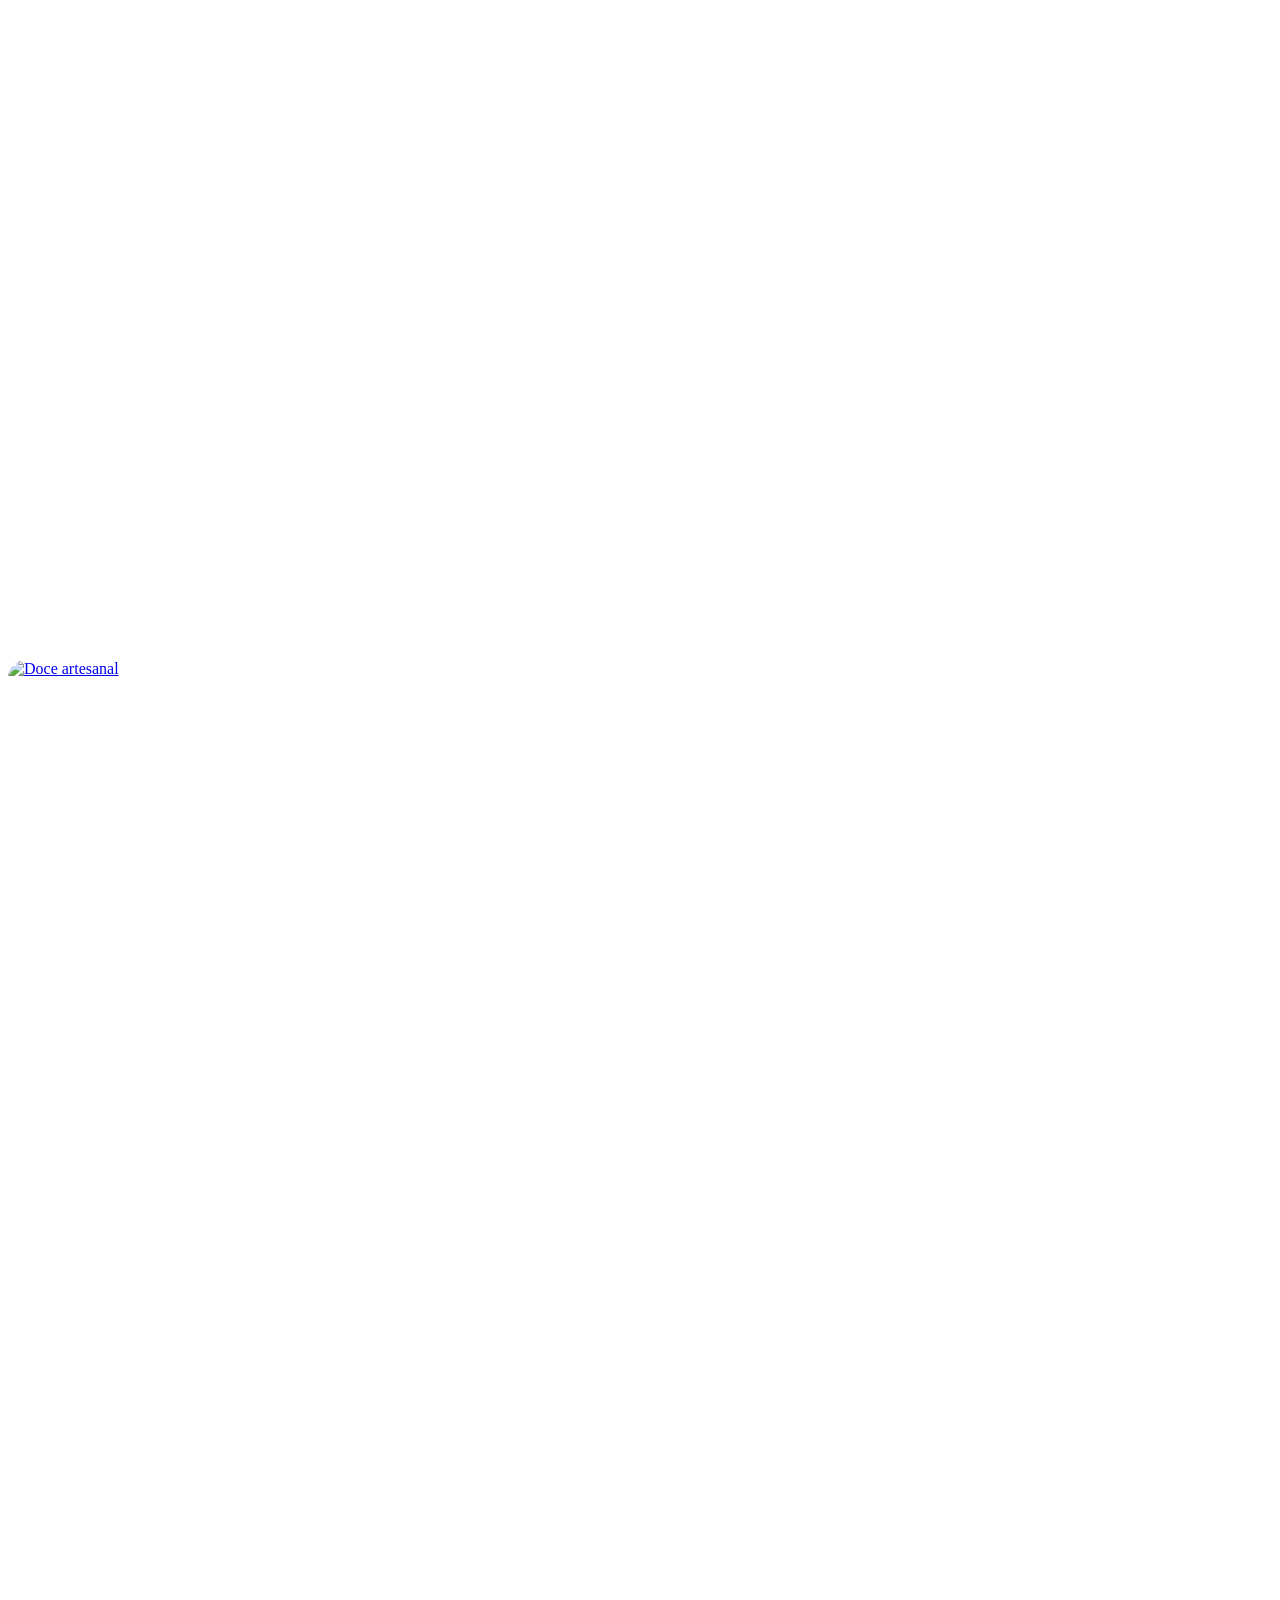
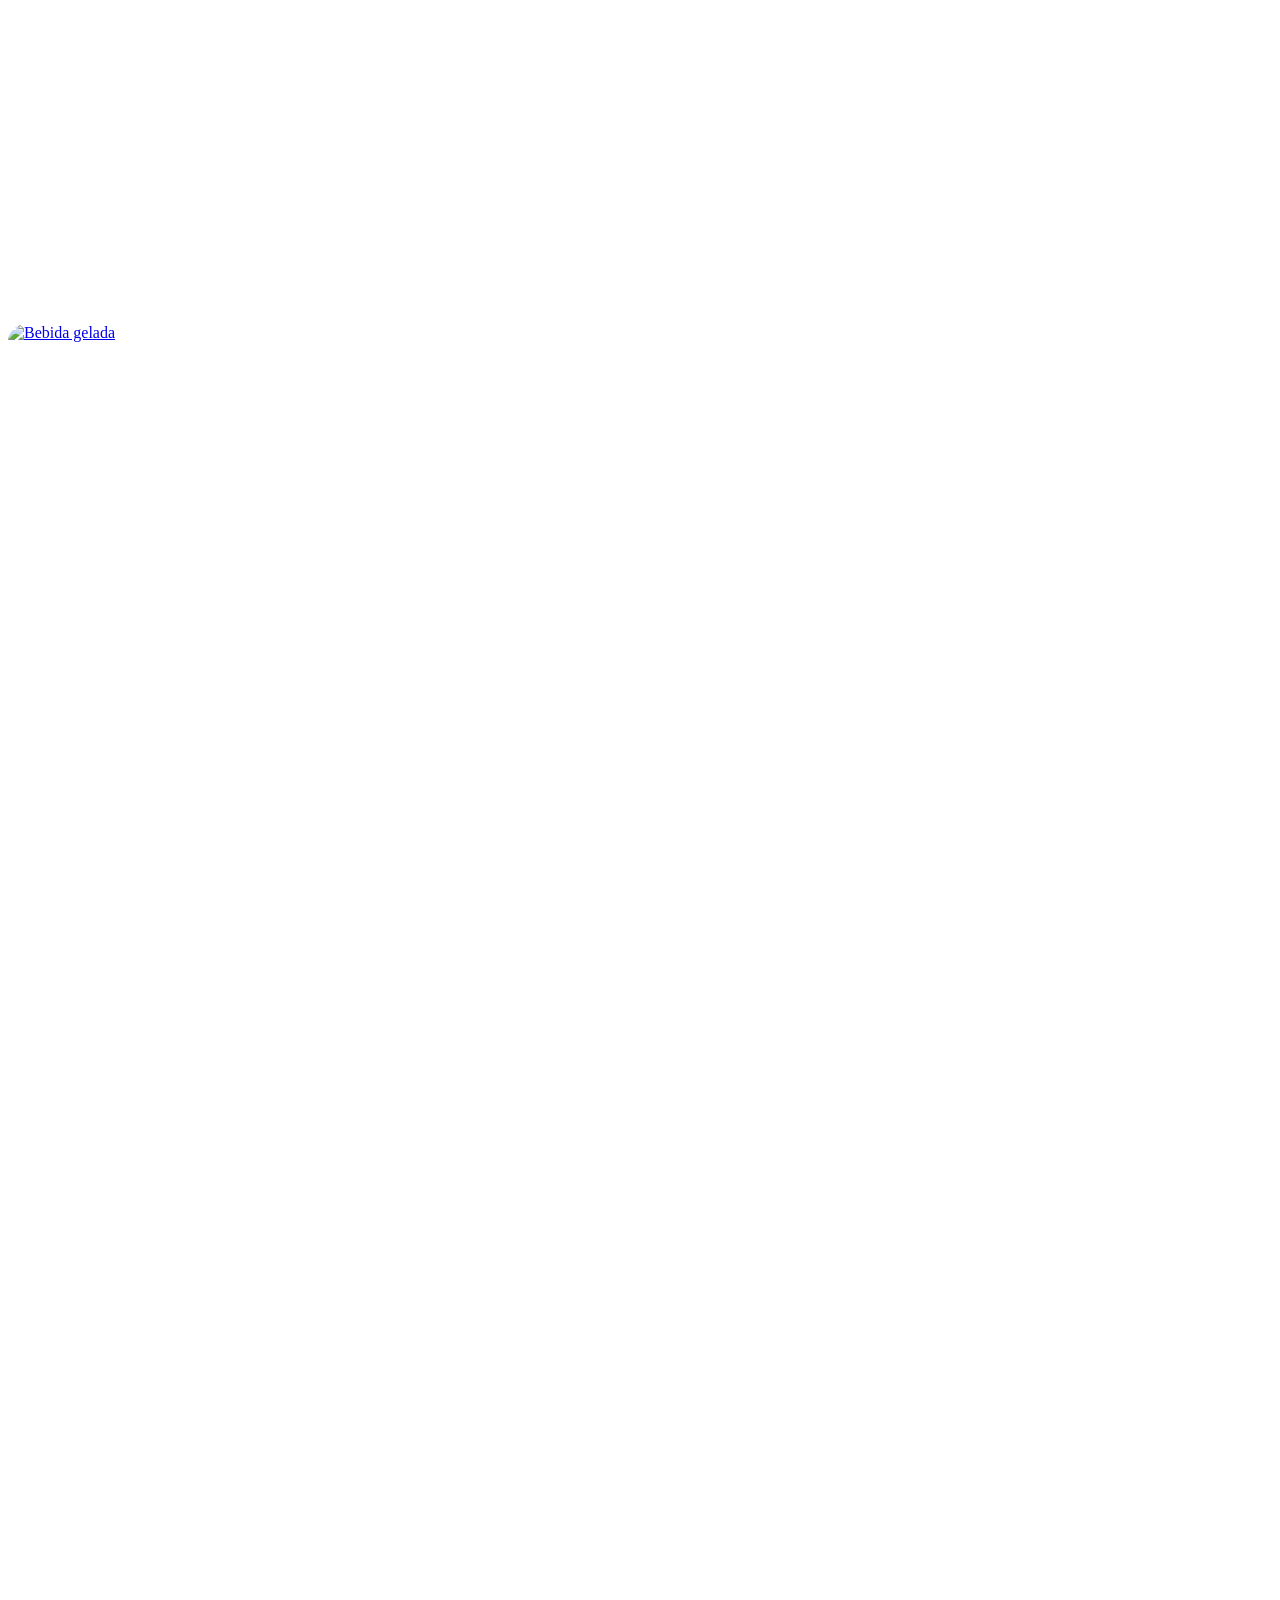
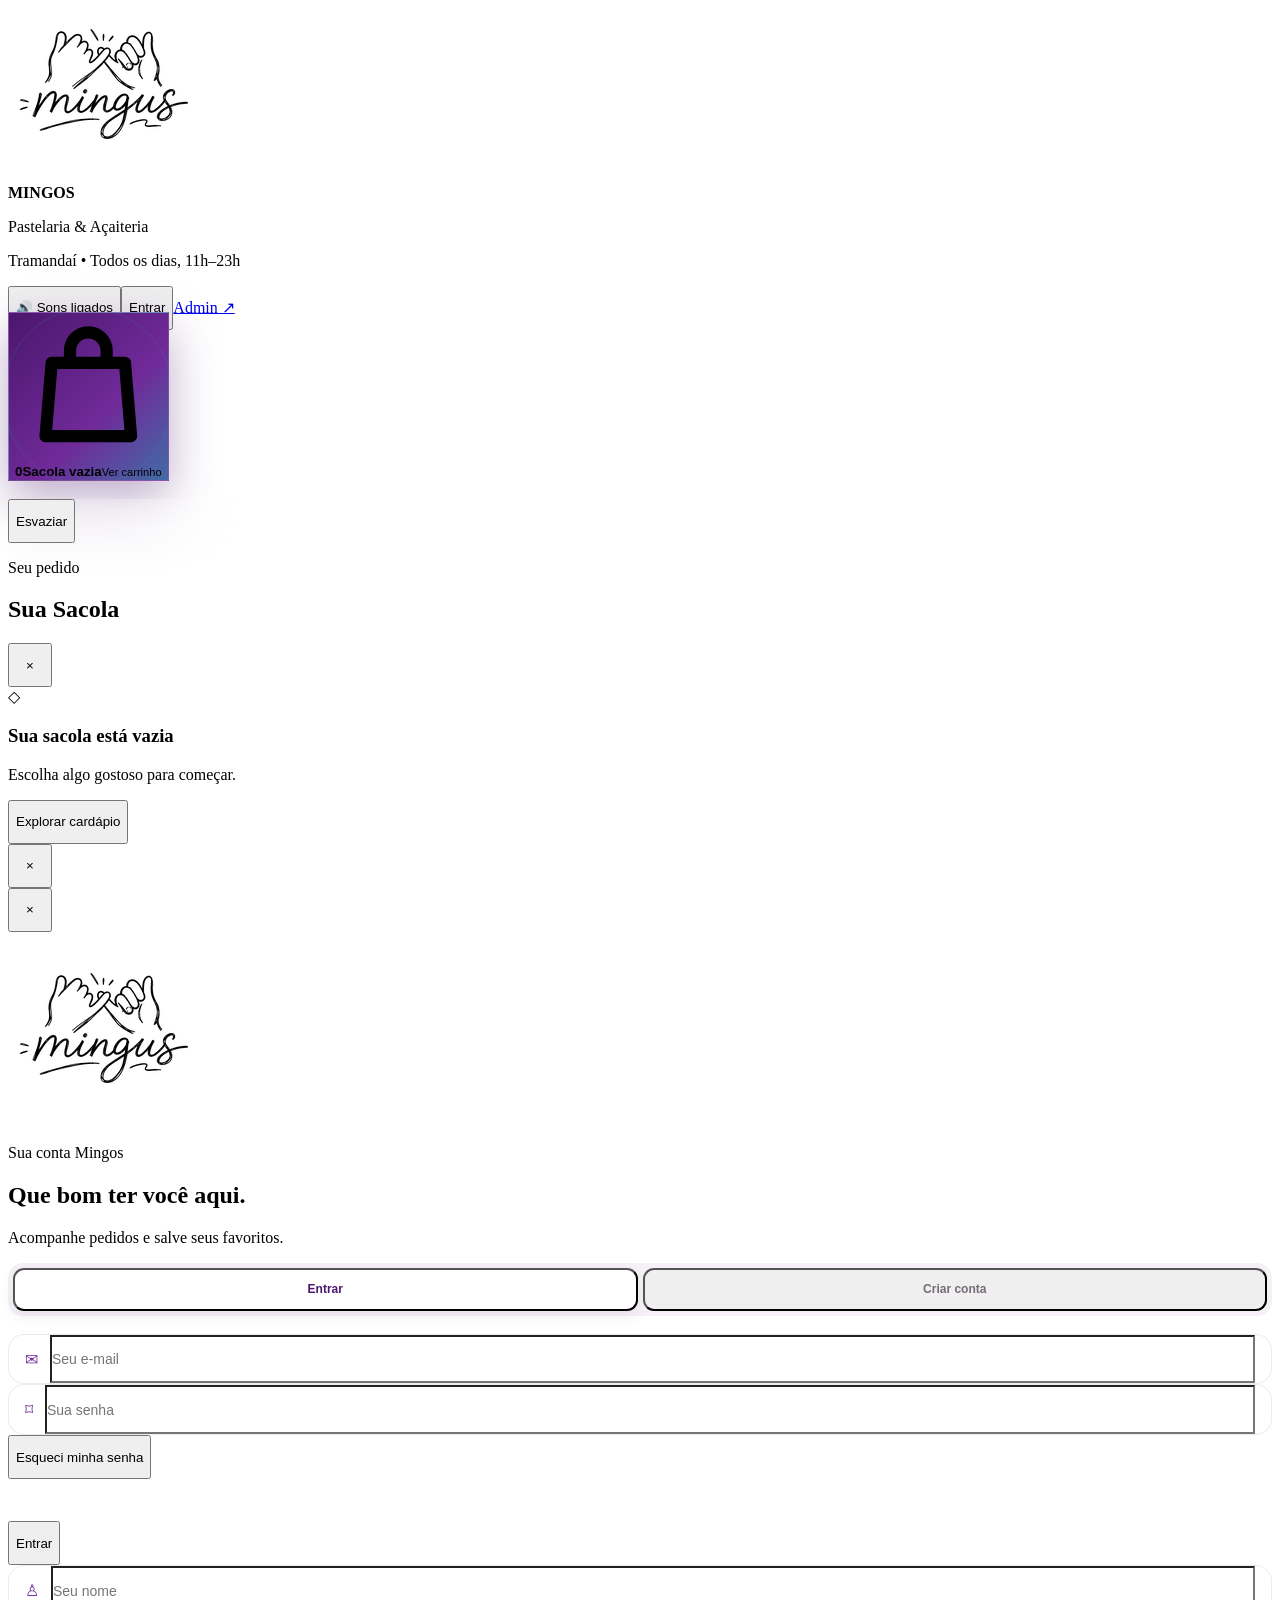
==== commit 26844dcb: "change commit" ====
--- a/index.html
+++ b/index.html
@@ -91,5 +91,5 @@
   <section id="delivery-confirm-modal" class="fixed left-1/2 top-1/2 z-[80] hidden w-[calc(100%-1.5rem)] max-w-md -translate-x-1/2 -translate-y-1/2 rounded-[2rem] bg-white p-7 text-center shadow-deep" aria-hidden="true"><div class="mx-auto grid h-16 w-16 place-items-center rounded-full bg-teal/10 text-3xl">🛵</div><h2 class="mt-5 font-display text-2xl font-bold">O pedido chegou mesmo?</h2><p class="mt-3 text-sm leading-6 text-slate-500">Para garantir que deu tudo certo, confirme se você já está com suas delícias em mãos.</p><div class="mt-6 grid gap-2"><button id="confirm-delivery" class="min-h-12 rounded-2xl bg-acai font-bold text-white">Sim, já recebi!</button><button data-close class="min-h-12 rounded-2xl font-semibold text-slate-500">Ainda não chegou</button></div></section>
   <section id="club-modal" class="club-modal fixed left-1/2 top-1/2 z-[85] hidden w-[calc(100%-1.5rem)] max-w-md -translate-x-1/2 -translate-y-1/2 overflow-hidden rounded-[2rem] bg-white shadow-deep" aria-hidden="true"><div class="club-visual"><span>☀️</span><b>CLUBE MINGOS</b><button id="club-later" aria-label="Agora não">×</button></div><form id="club-form"><p class="club-eyebrow">Um mimo pode estar te esperando</p><h2>Quer concorrer a um bônus surpresa?</h2><p>Deixe seu primeiro nome e WhatsApp. Se você for sorteado, avisaremos por lá — fique atento às mensagens da Mingos.</p><label>Primeiro nome<input name="name" maxlength="50" autocomplete="given-name" required placeholder="Como podemos chamar você?"></label><label>WhatsApp<input name="phone" type="tel" maxlength="20" autocomplete="tel" required placeholder="(51) 99999-9999"></label><label class="club-consent"><input name="consent" type="checkbox" required><span>Aceito participar e receber pelo WhatsApp apenas o contato relacionado ao sorteio e novidades da Mingos. Posso pedir a remoção quando quiser.</span></label><p id="club-error" role="alert"></p><button class="club-submit">Quero participar</button><button type="button" id="club-no-thanks">Agora não</button></form></section>
   <div id="toast-container" class="fixed right-4 top-20 z-[100] flex w-[min(360px,calc(100%-2rem))] flex-col gap-3"></div>
-  <script type="module" src="firebase-service.js?v=20260714-7"></script><script defer src="sync.js?v=20260714-3"></script><script defer src="tracking.js?v=20260714-4"></script><script defer src="app.js?v=20260714-8"></script>
+  <script type="module" src="firebase-service.js?v=20260714-7"></script><script defer src="sync.js?v=20260714-3"></script><script defer src="tracking.js?v=20260714-4"></script><script defer src="app.js?v=20260715-1"></script>
 </body></html>
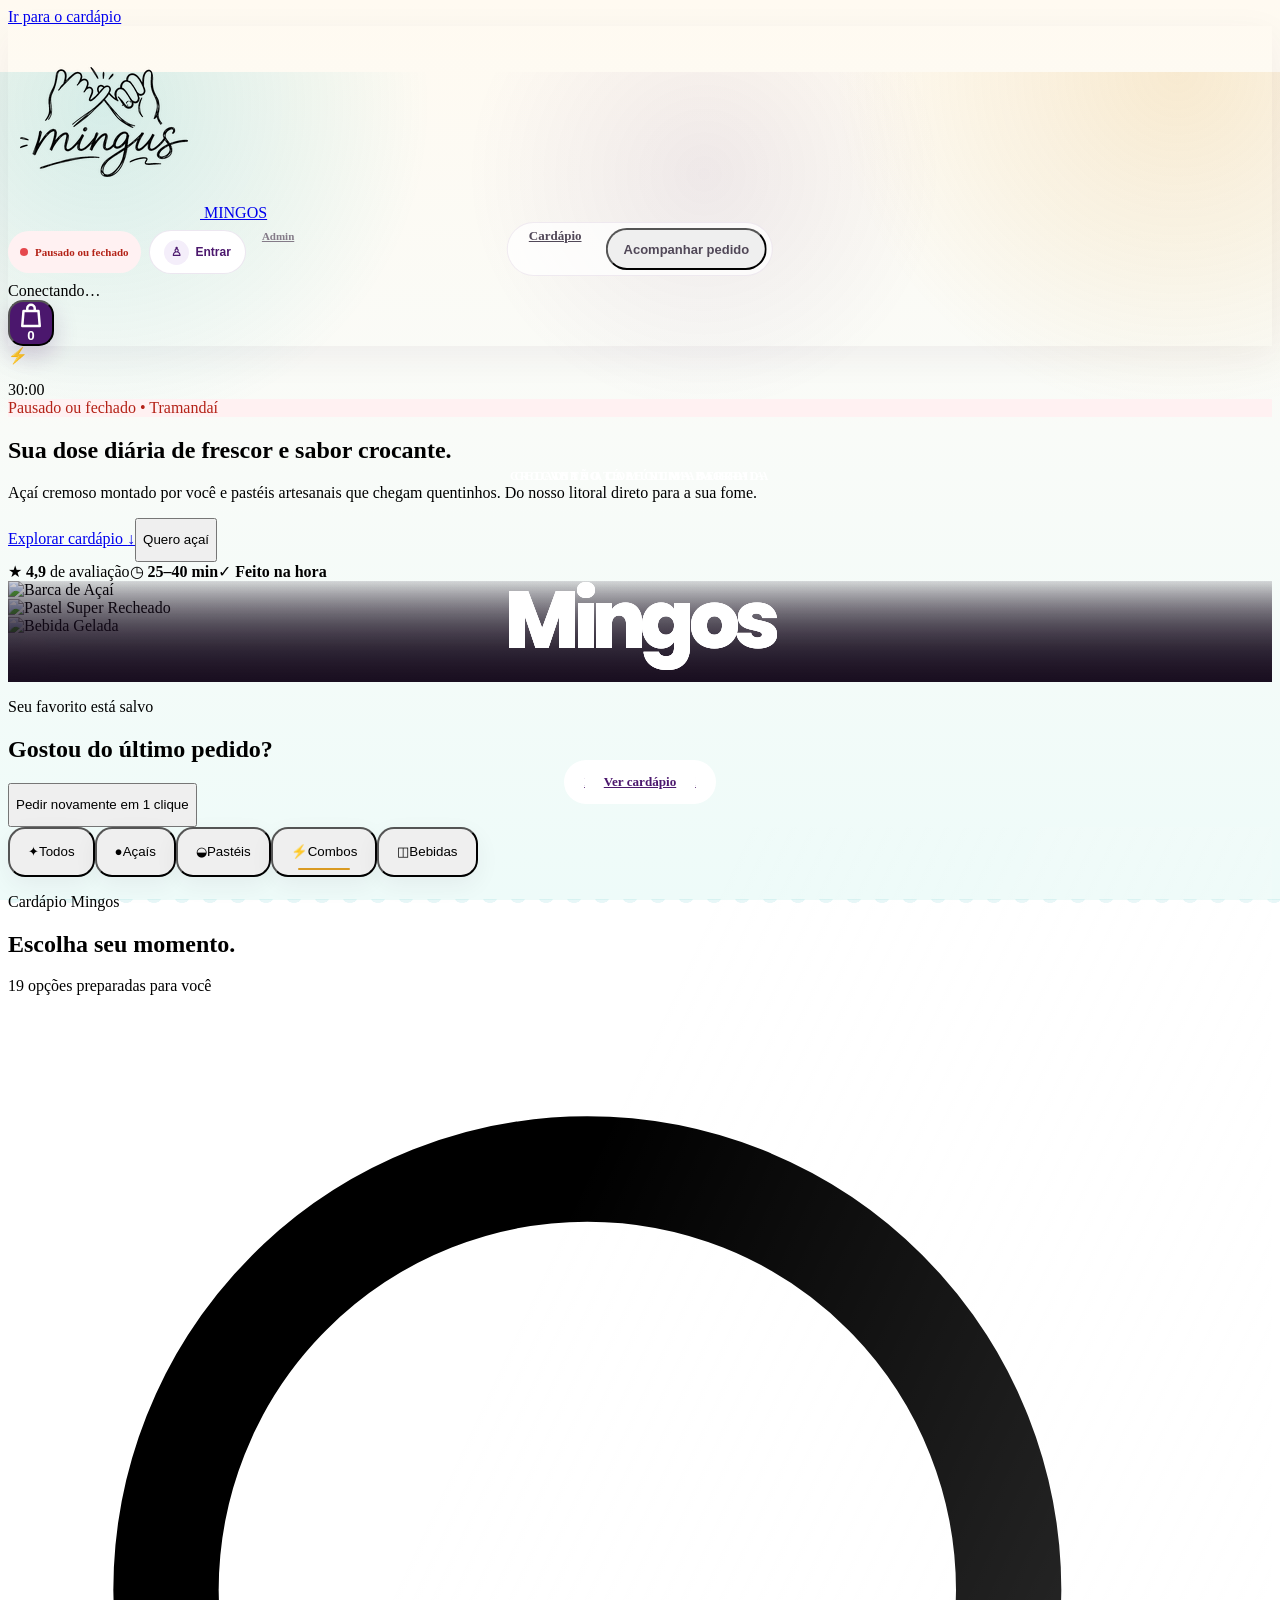
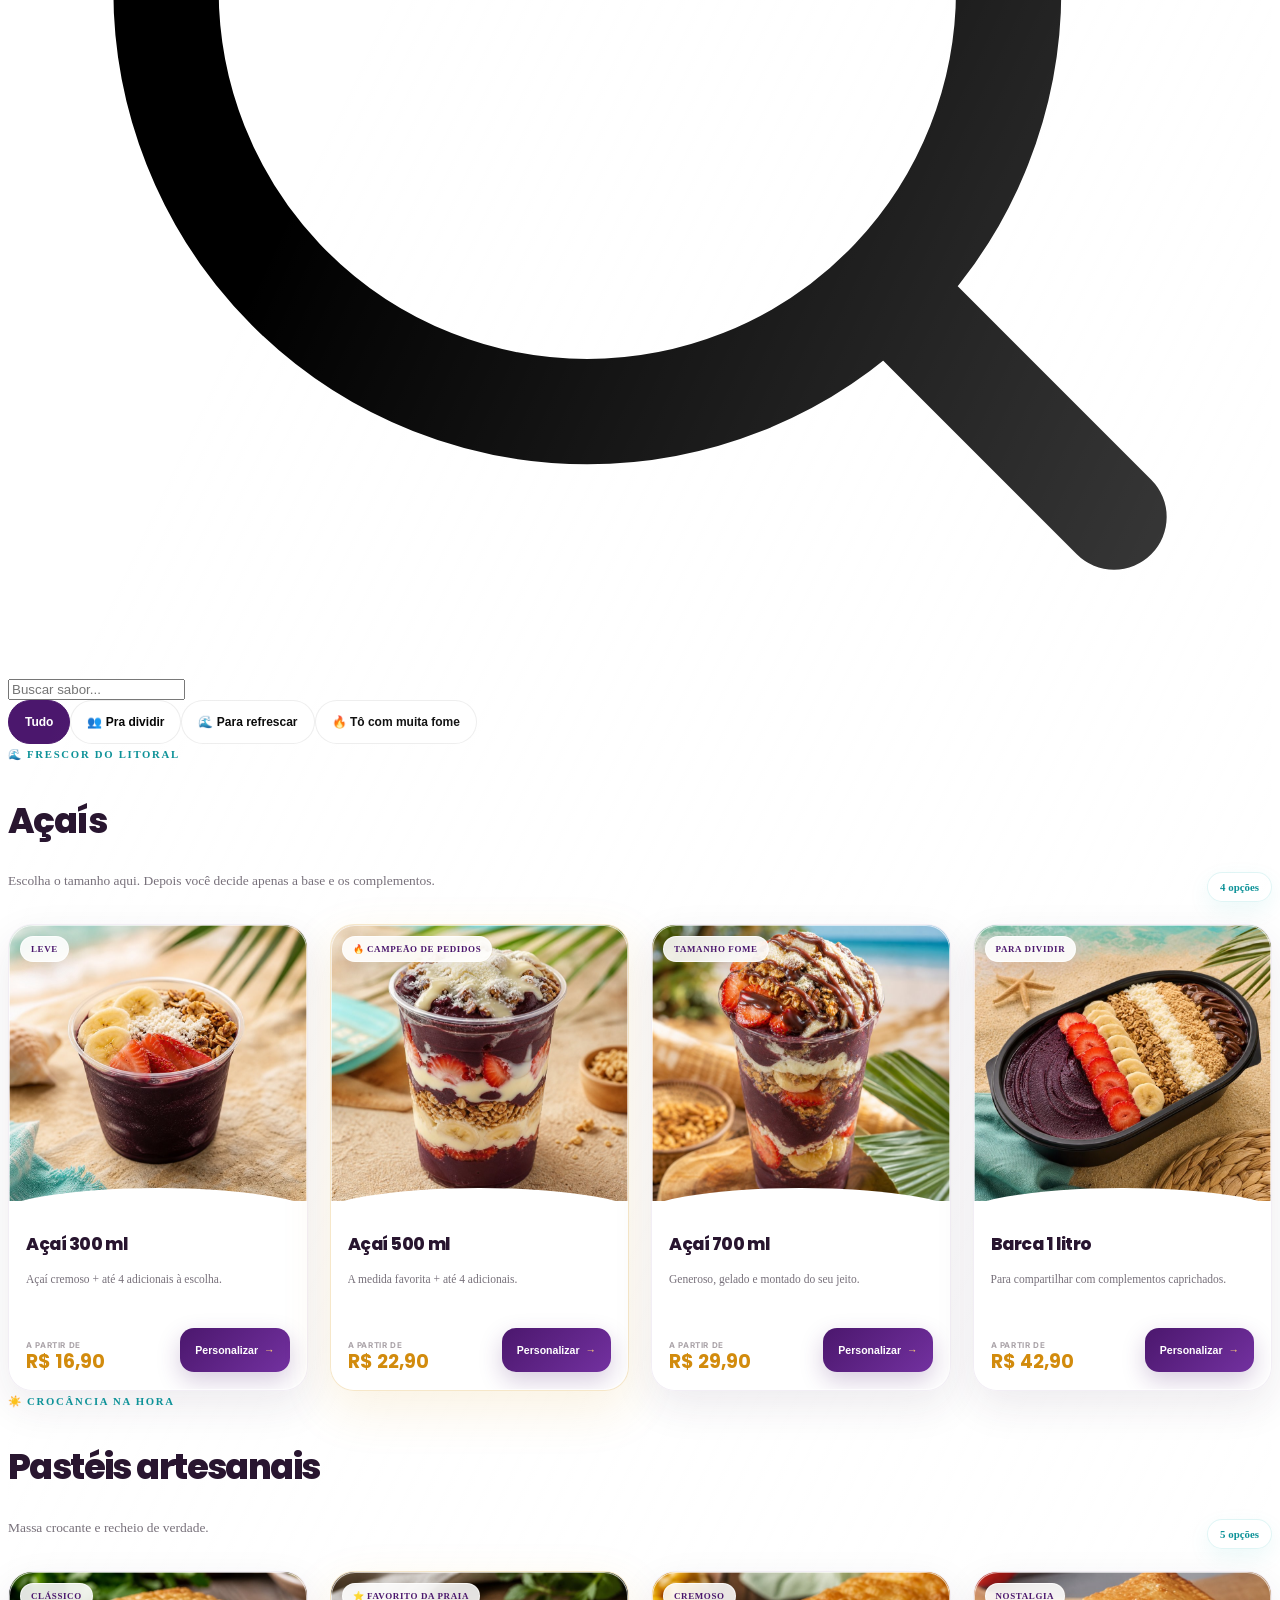
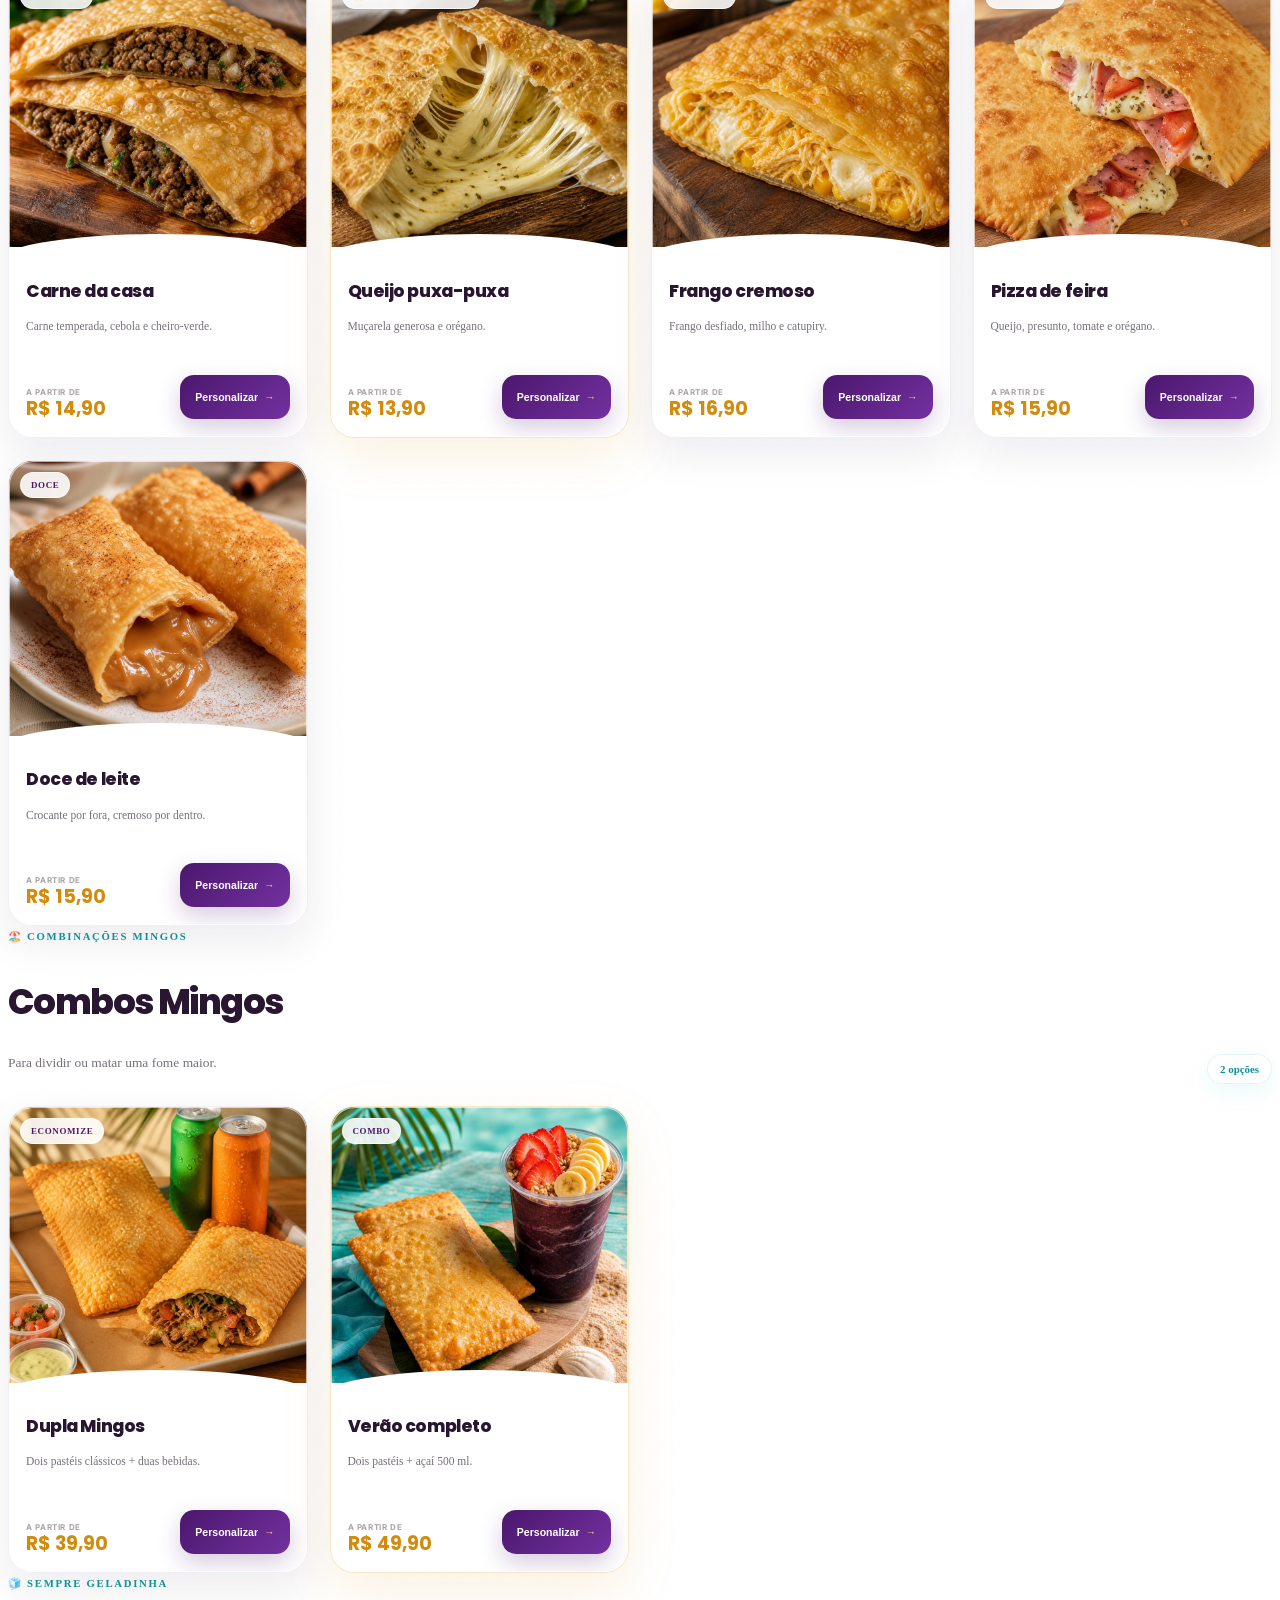
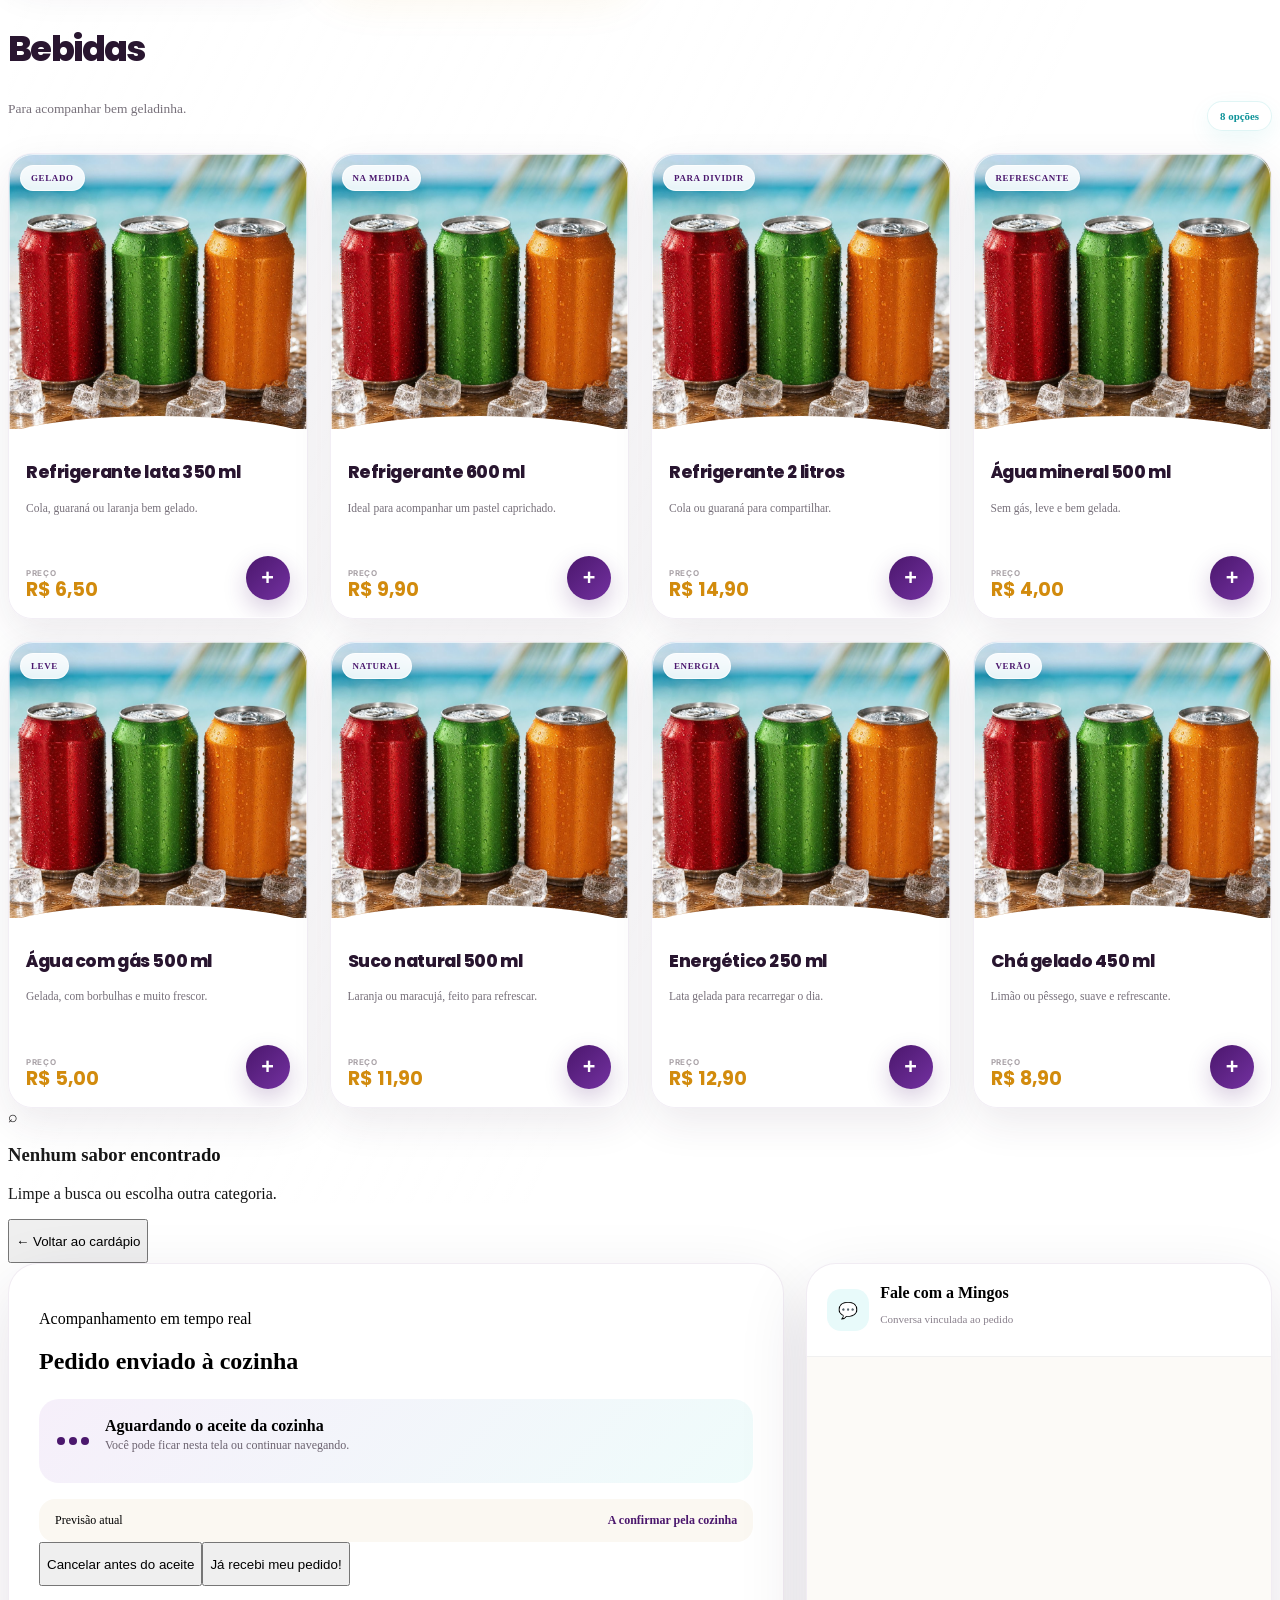
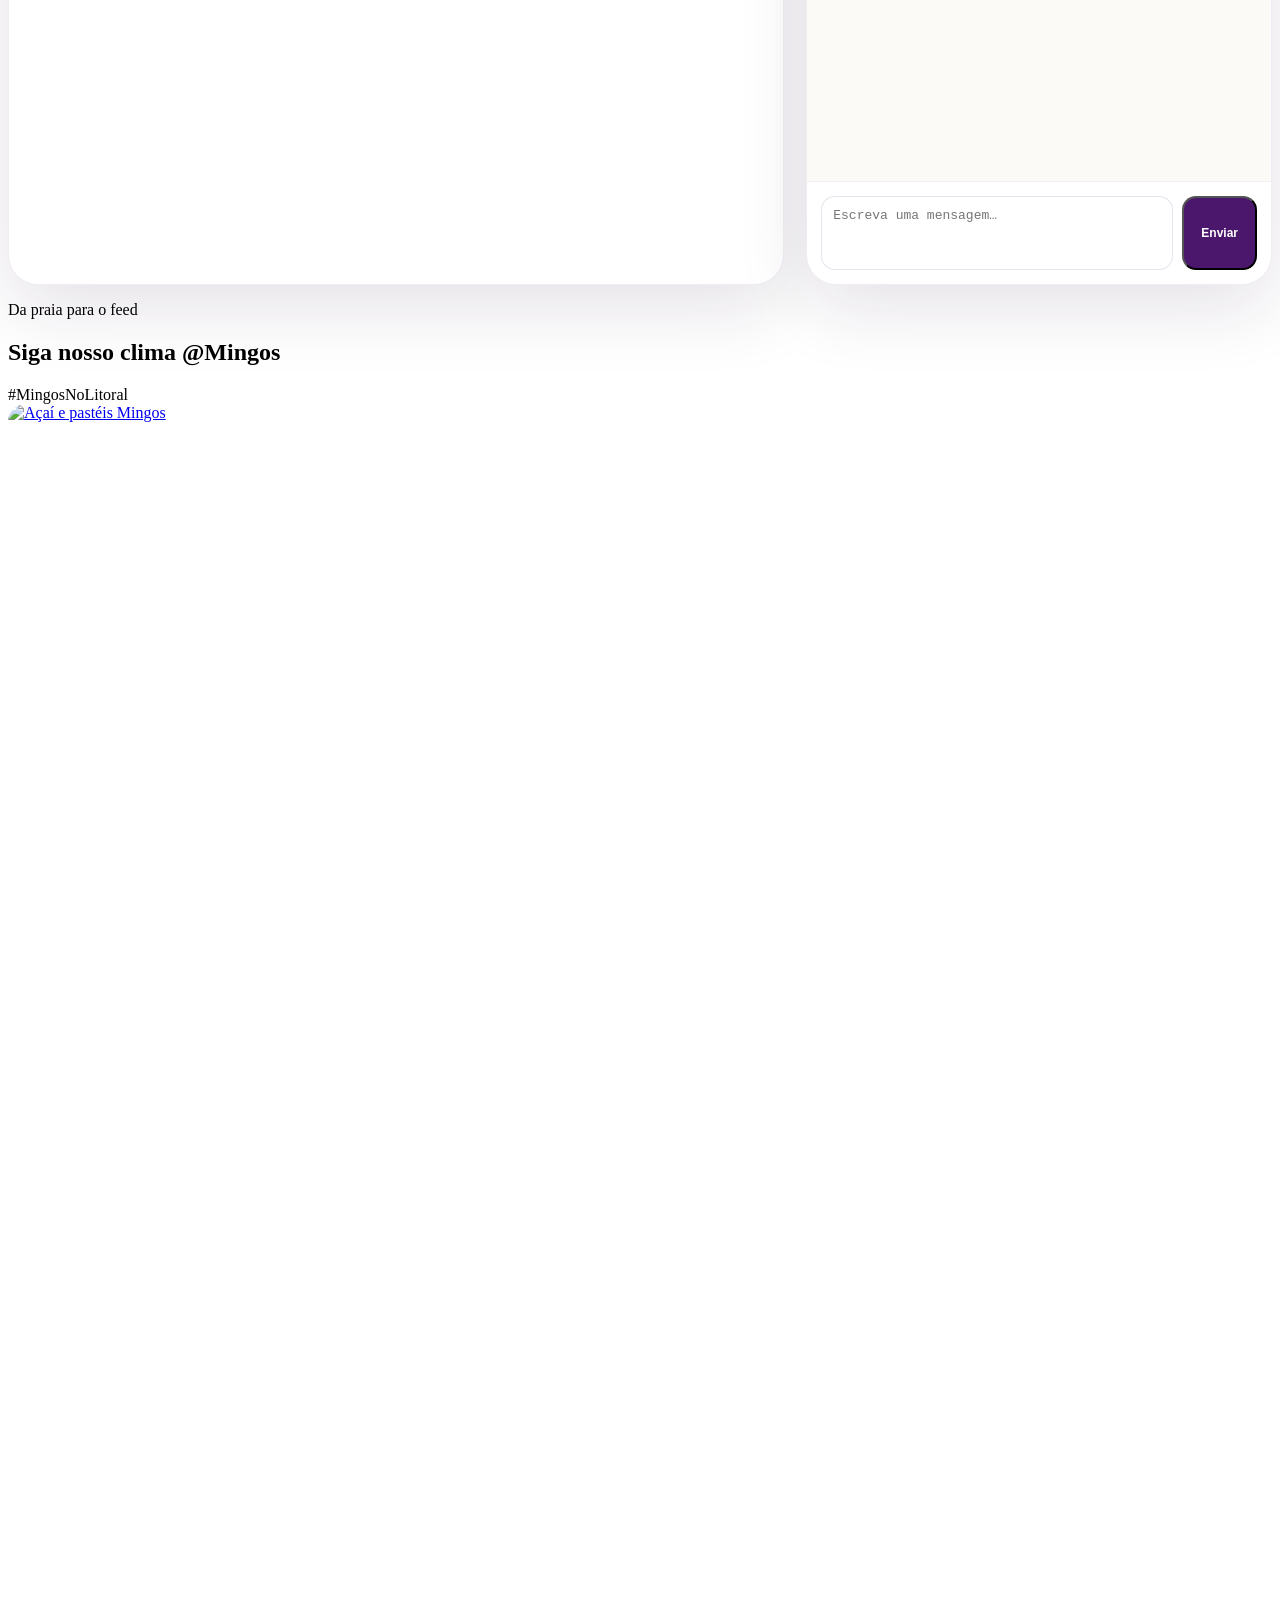
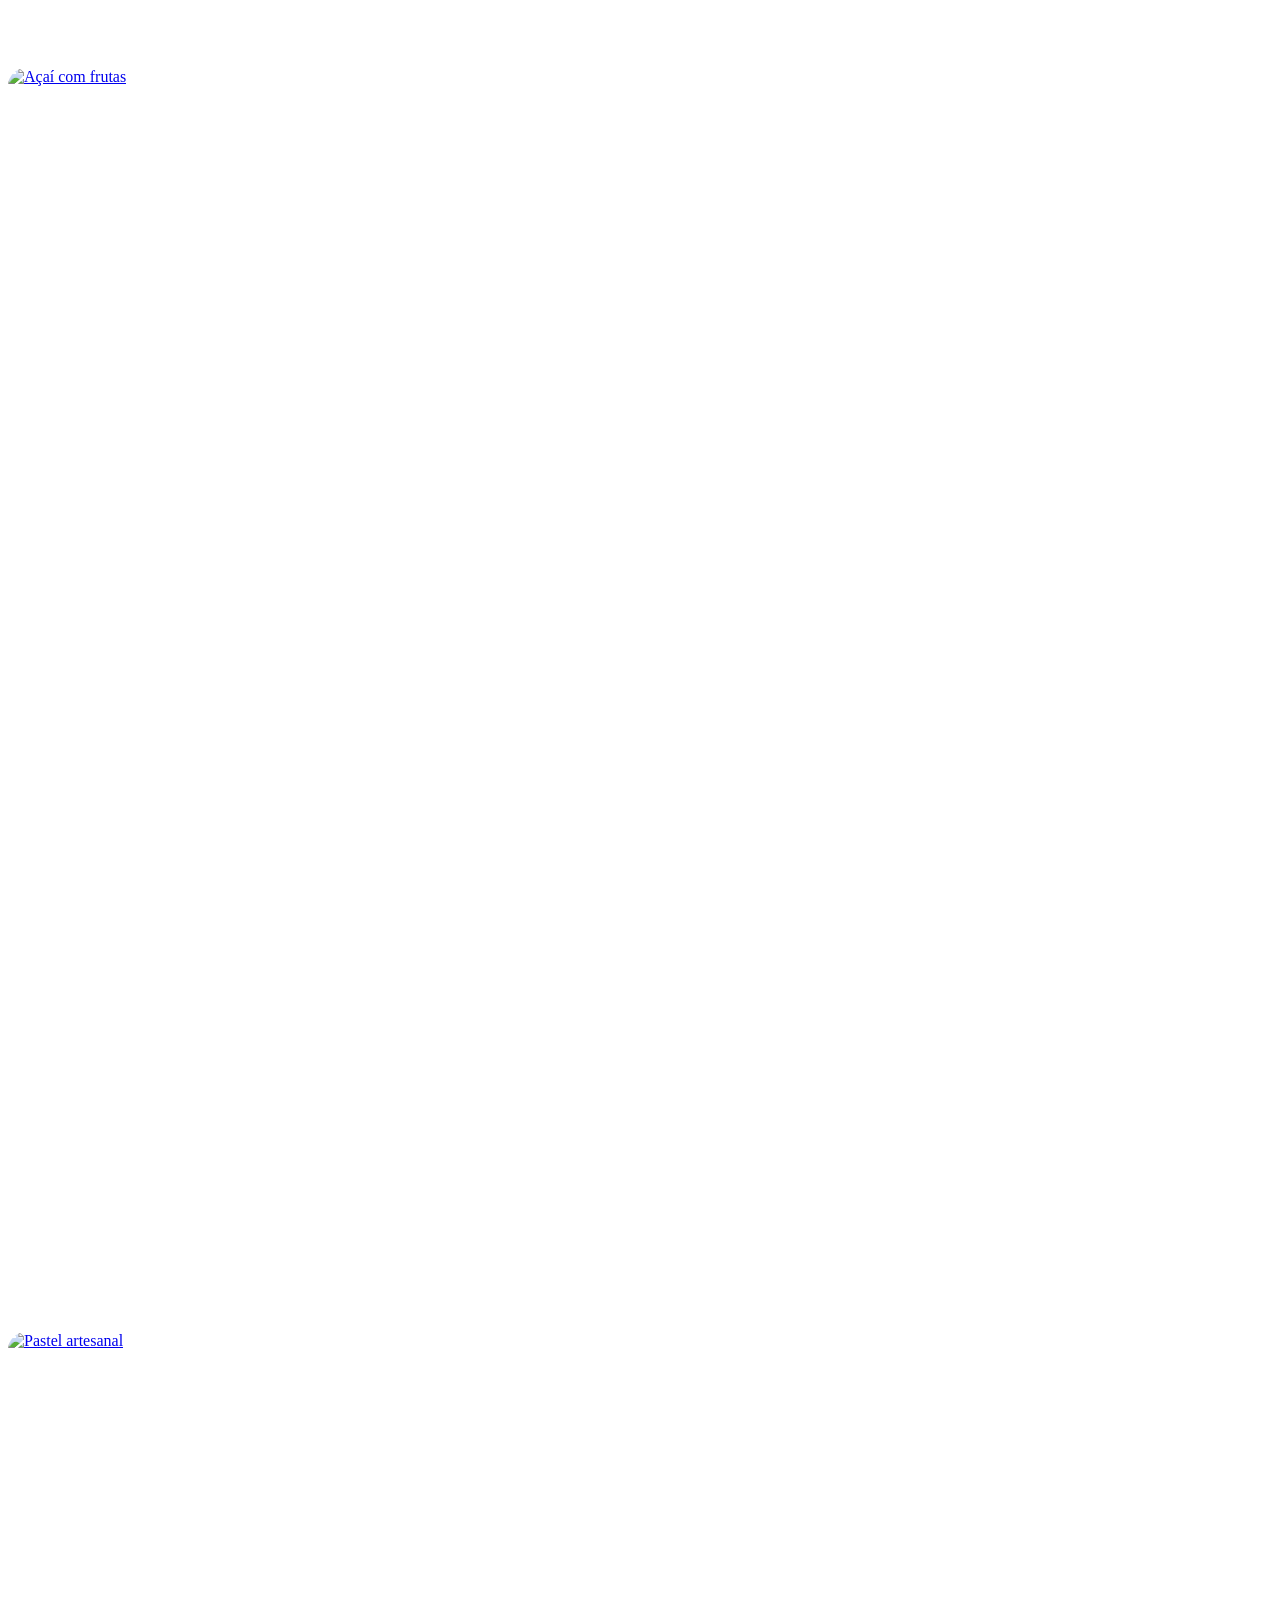
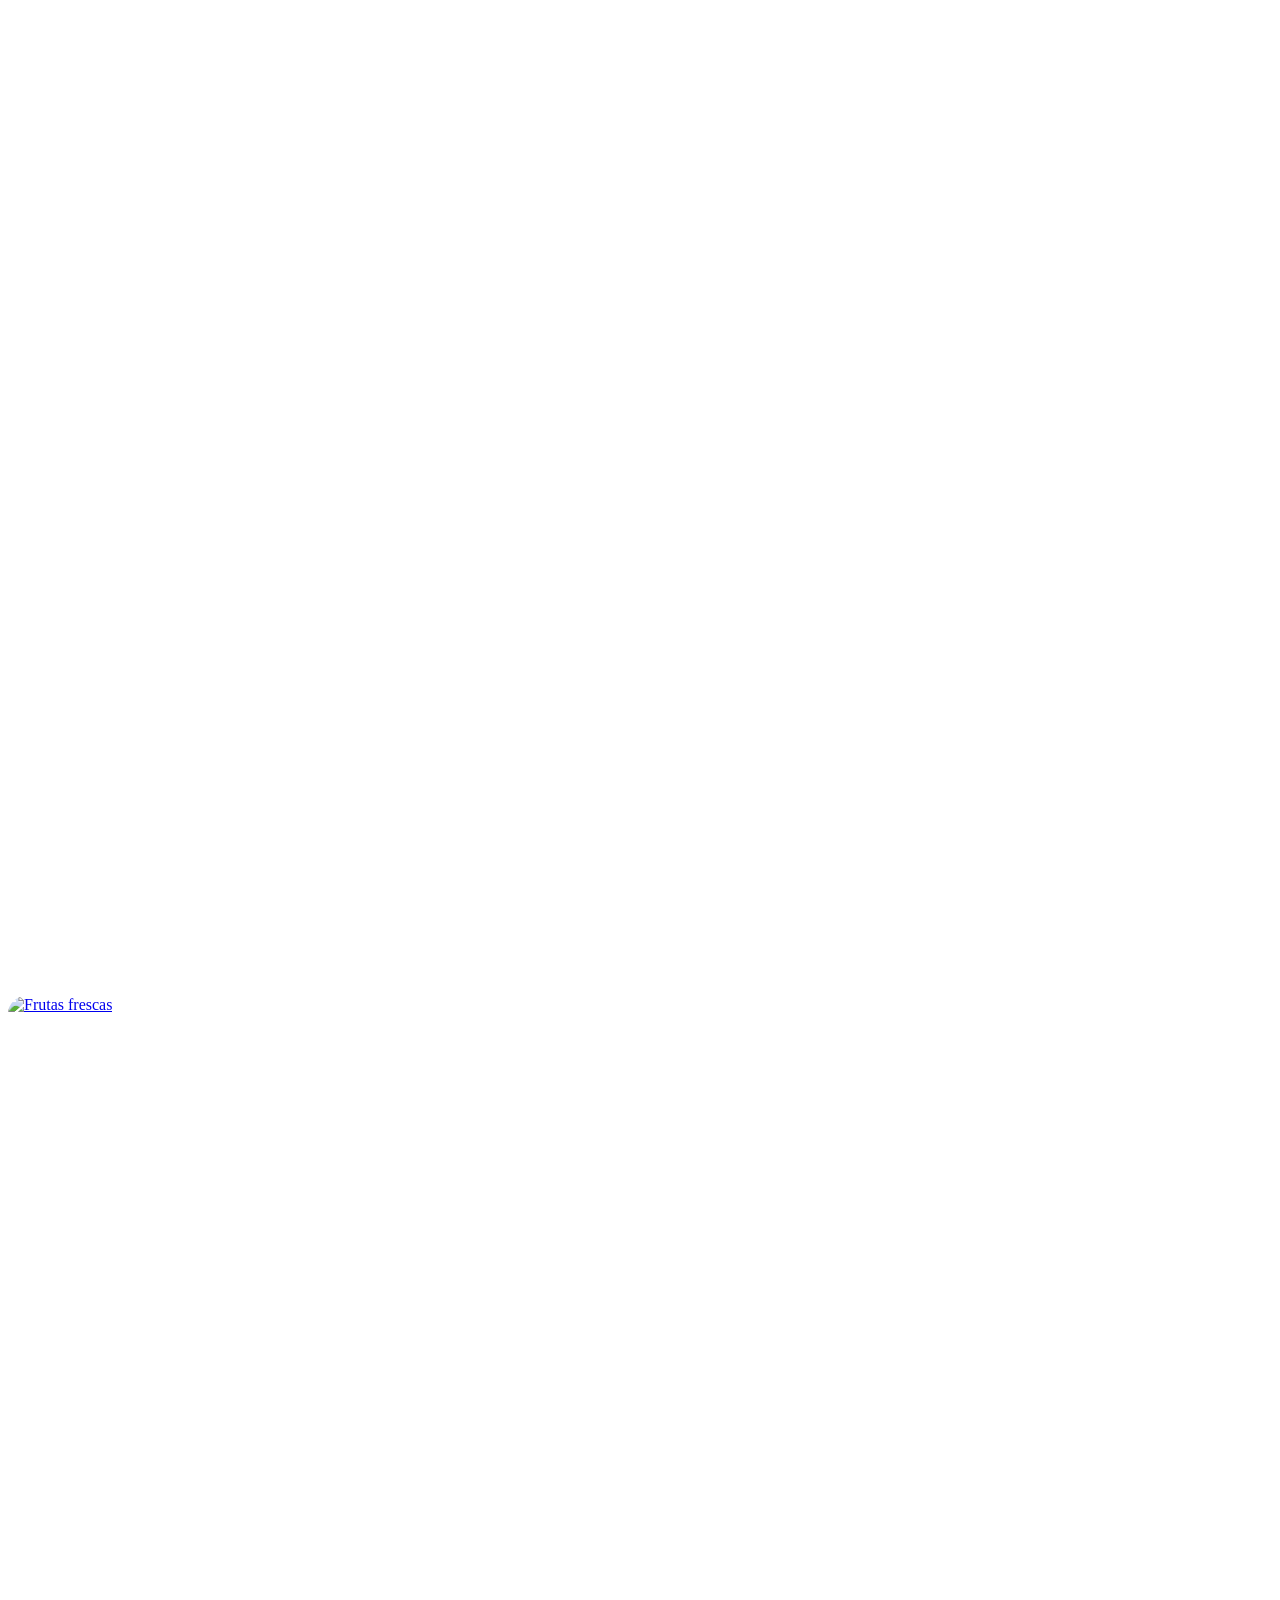
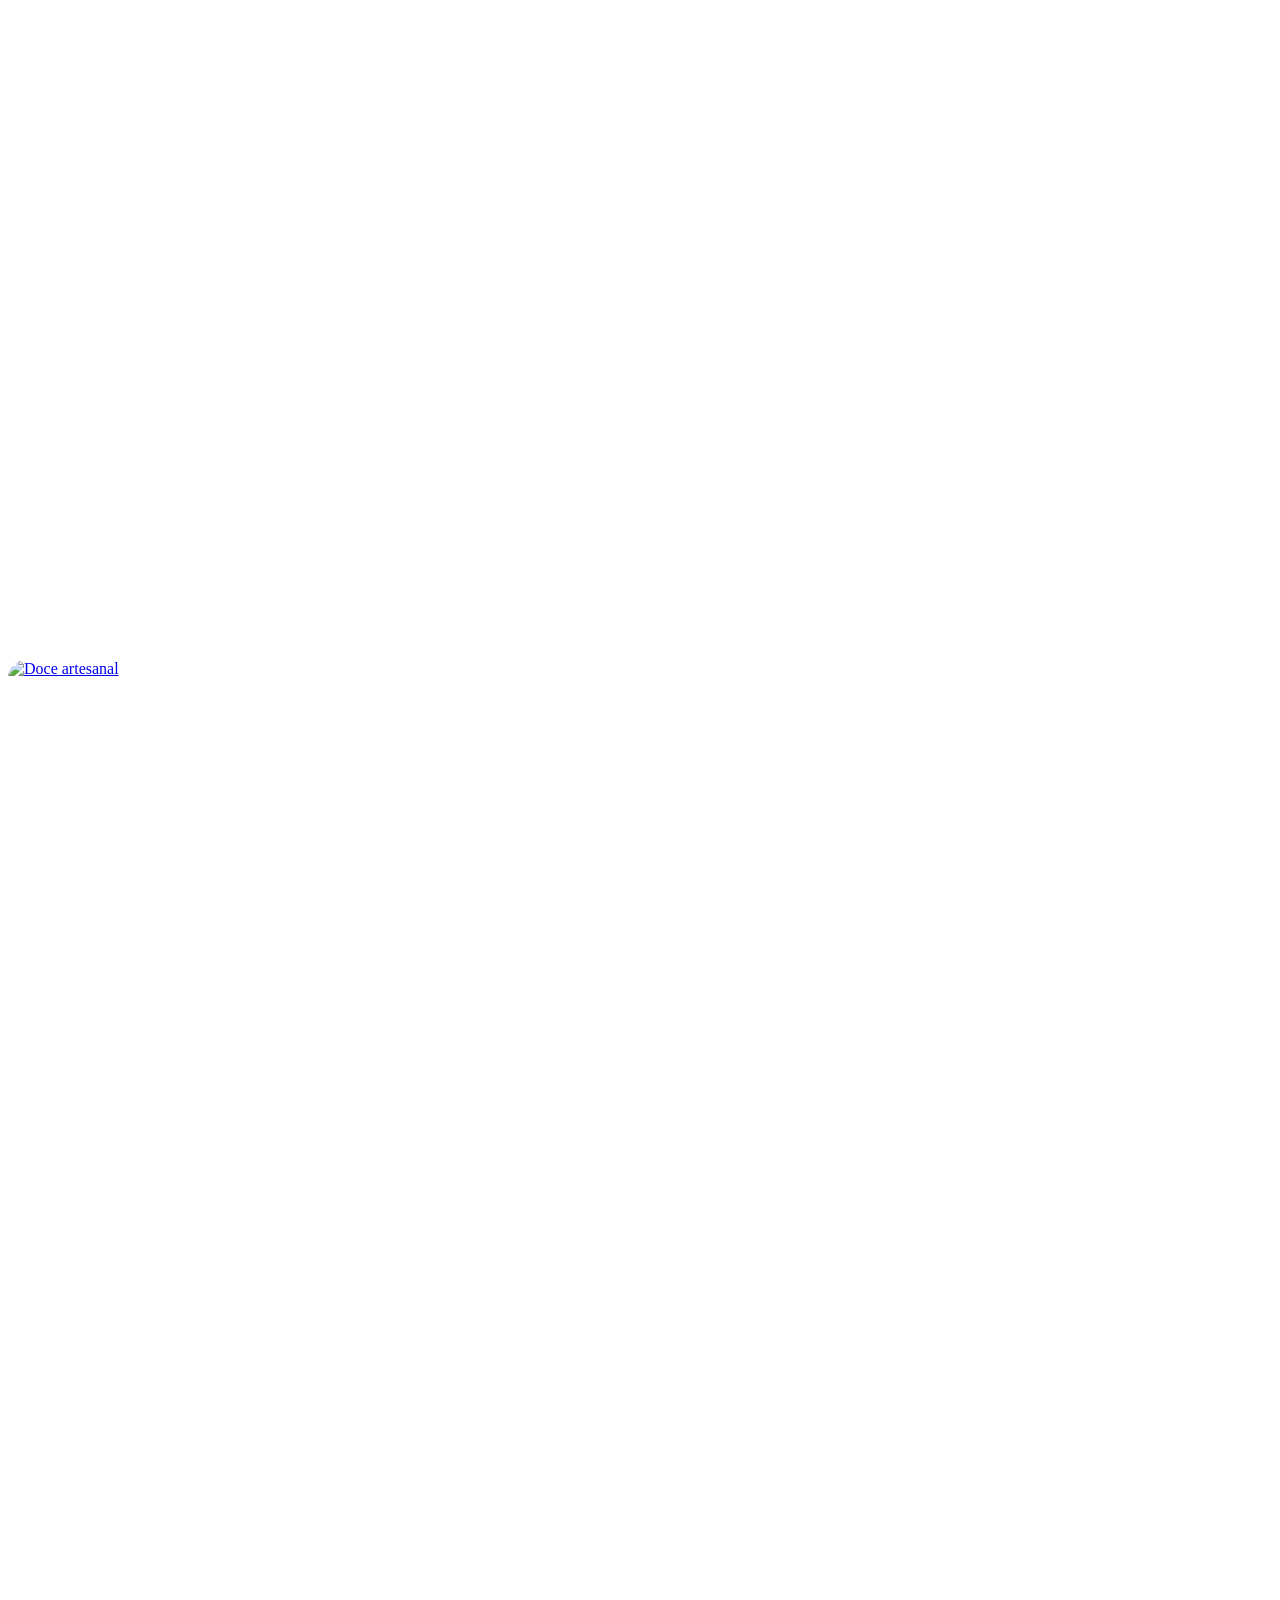
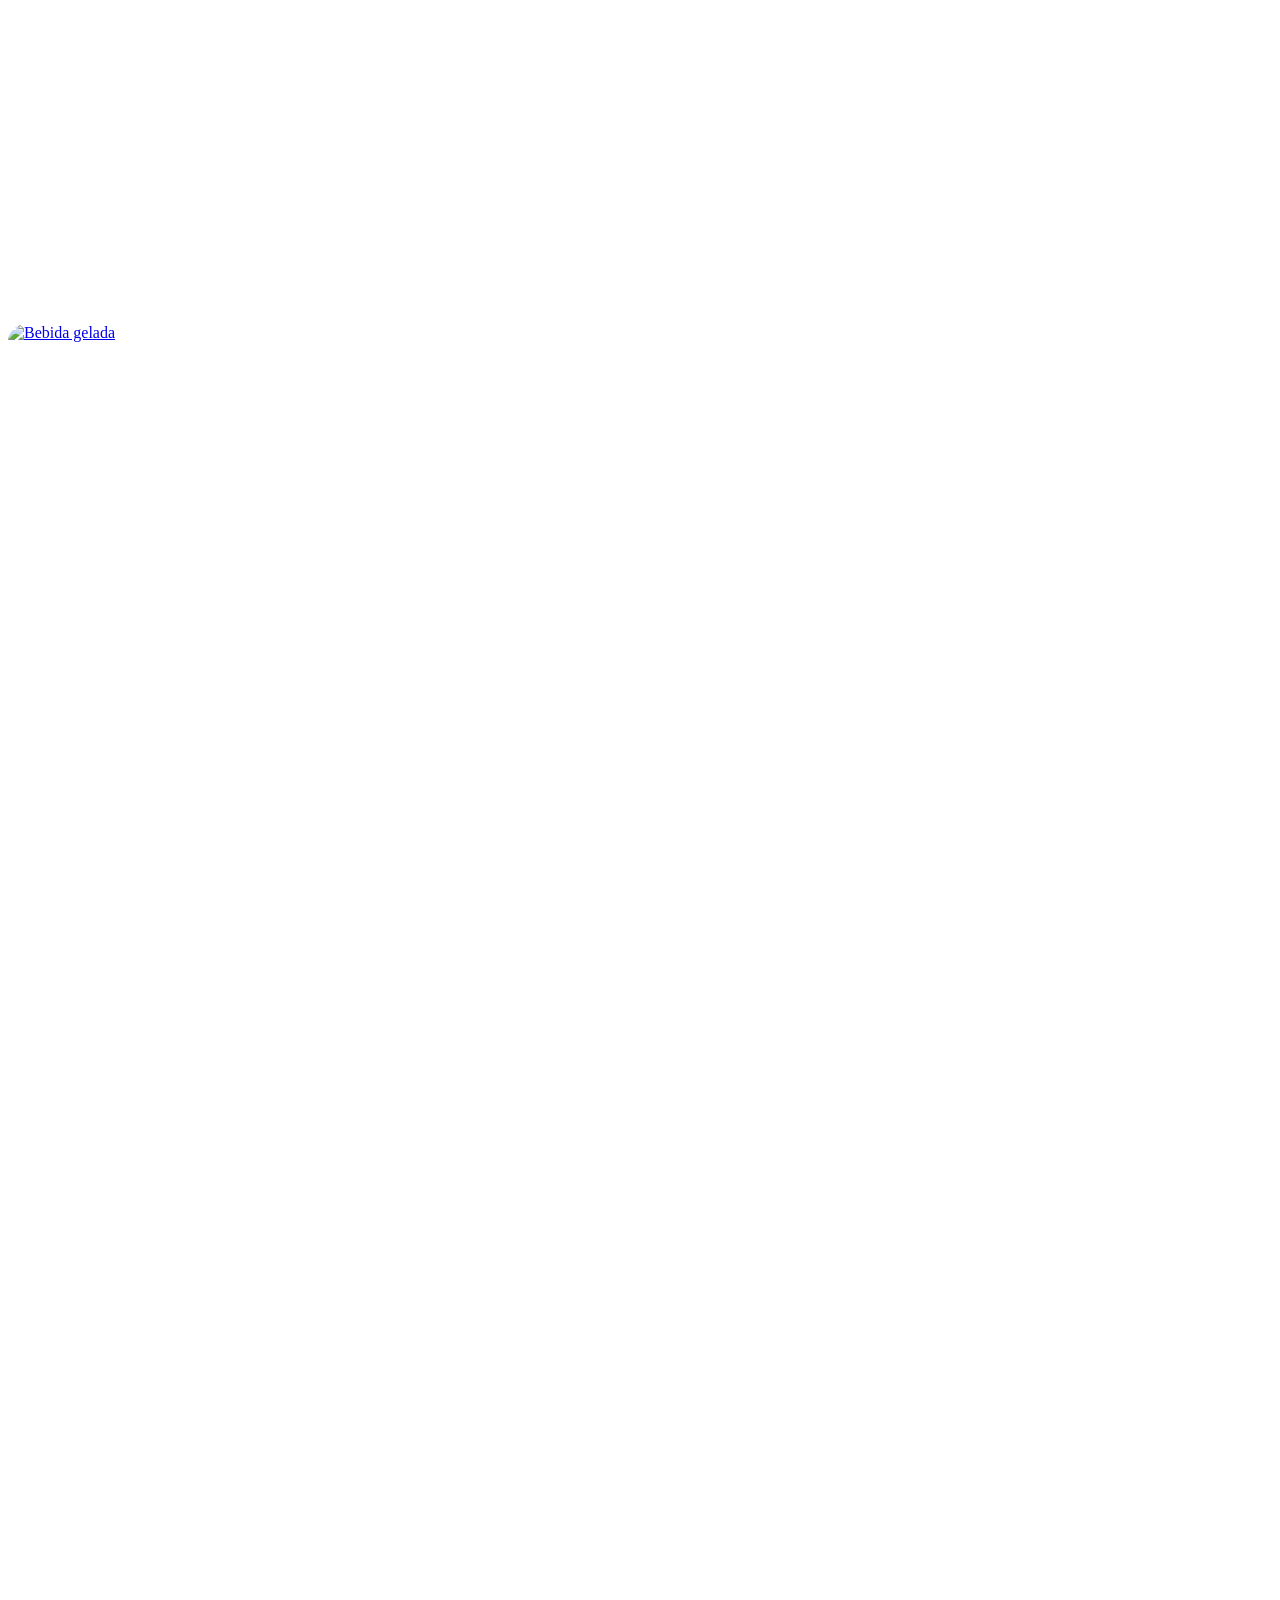
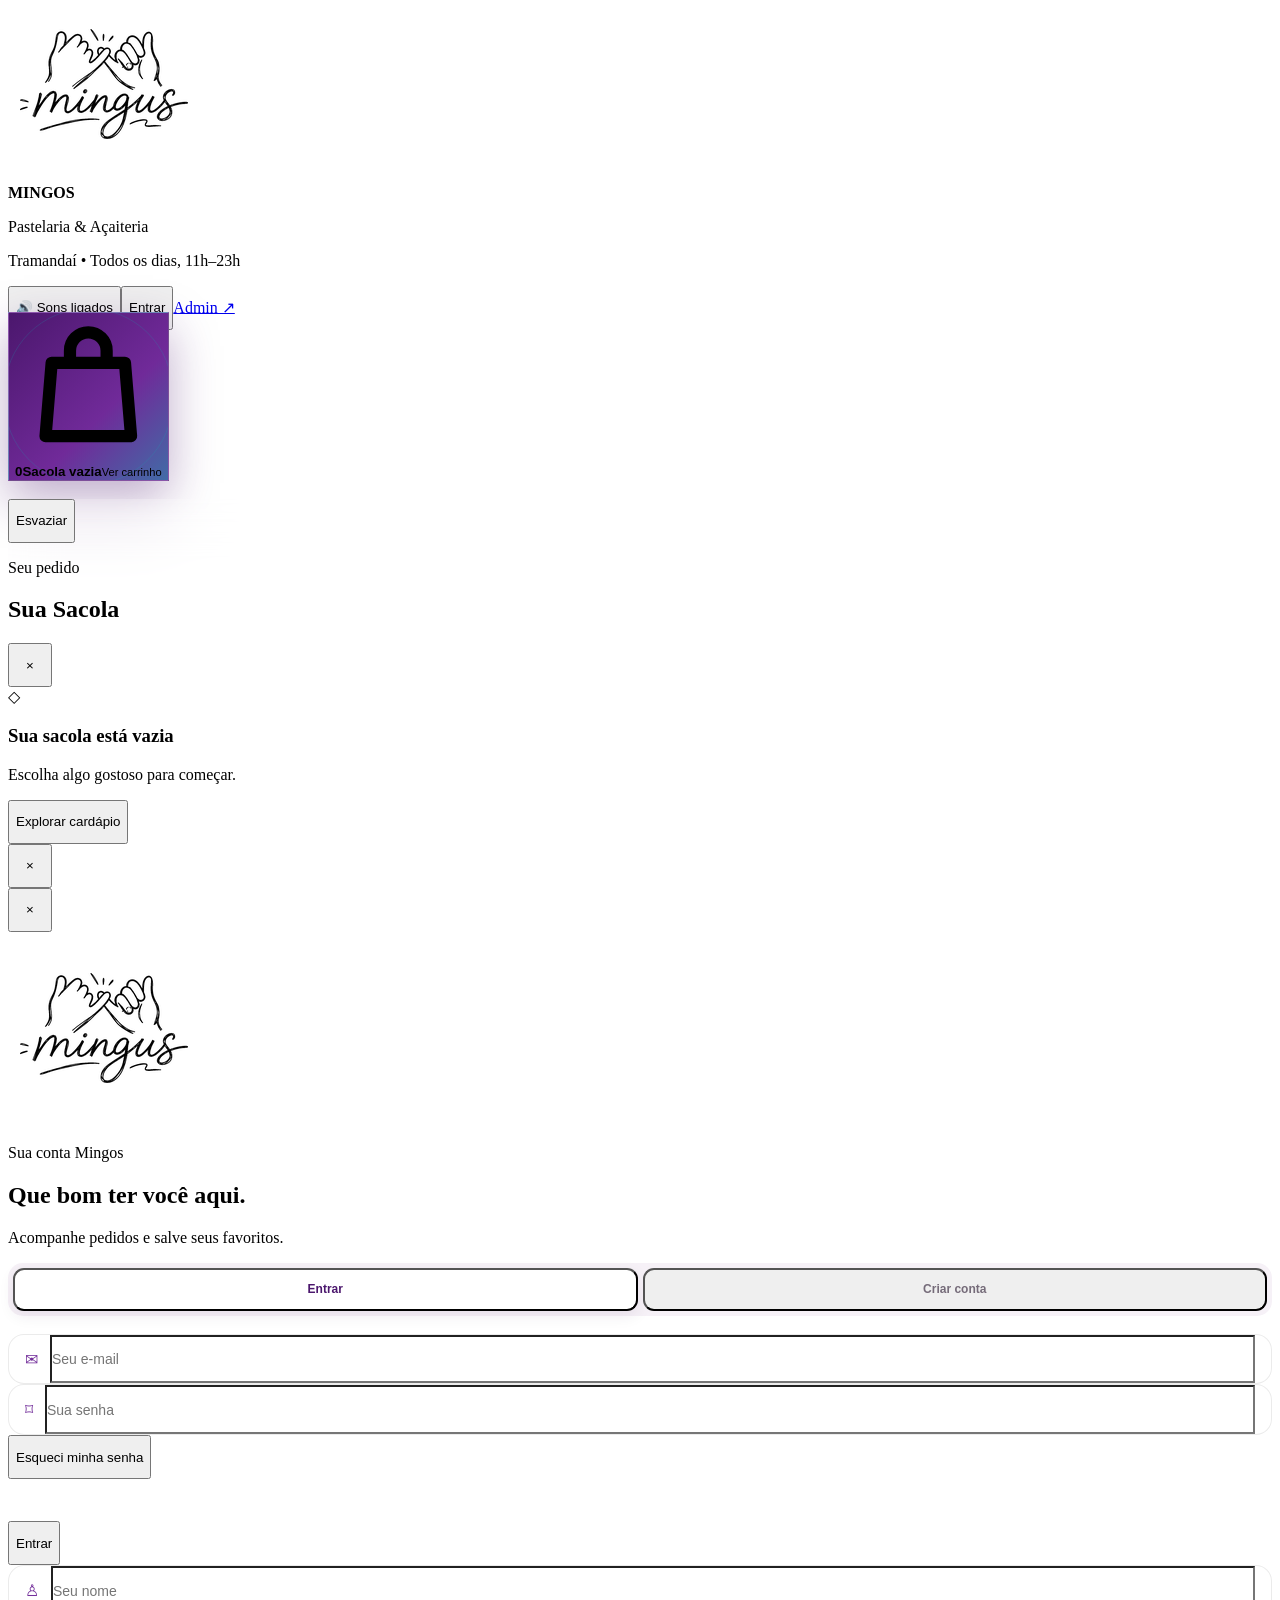
==== commit f5805cf7: "Change commit" ====
--- a/index.html
+++ b/index.html
@@ -15,7 +15,7 @@
   <script>
     tailwind.config={theme:{extend:{colors:{acai:'#4B176D',acaiLight:'#74309B',gold:'#D99A21',sand:'#FBF8F2',teal:'#12AEB4',ink:'#21182A'},fontFamily:{display:['Poppins','sans-serif'],body:['Inter','sans-serif']},boxShadow:{soft:'0 12px 35px rgba(48,24,55,.09)',deep:'0 24px 70px rgba(45,18,61,.18)'}}}}
   </script>
-  <link rel="stylesheet" href="app-styles.css?v=20260714-8">
+  <link rel="stylesheet" href="app-styles.css?v=20260715-2">
 </head>
 <body class="bg-sand font-body text-ink antialiased selection:bg-acai selection:text-white">
   <a href="#cardapio" class="sr-only focus:not-sr-only focus:fixed focus:left-3 focus:top-3 focus:z-[100] focus:rounded-xl focus:bg-white focus:px-4 focus:py-3">Ir para o cardápio</a>
@@ -91,5 +91,5 @@
   <section id="delivery-confirm-modal" class="fixed left-1/2 top-1/2 z-[80] hidden w-[calc(100%-1.5rem)] max-w-md -translate-x-1/2 -translate-y-1/2 rounded-[2rem] bg-white p-7 text-center shadow-deep" aria-hidden="true"><div class="mx-auto grid h-16 w-16 place-items-center rounded-full bg-teal/10 text-3xl">🛵</div><h2 class="mt-5 font-display text-2xl font-bold">O pedido chegou mesmo?</h2><p class="mt-3 text-sm leading-6 text-slate-500">Para garantir que deu tudo certo, confirme se você já está com suas delícias em mãos.</p><div class="mt-6 grid gap-2"><button id="confirm-delivery" class="min-h-12 rounded-2xl bg-acai font-bold text-white">Sim, já recebi!</button><button data-close class="min-h-12 rounded-2xl font-semibold text-slate-500">Ainda não chegou</button></div></section>
   <section id="club-modal" class="club-modal fixed left-1/2 top-1/2 z-[85] hidden w-[calc(100%-1.5rem)] max-w-md -translate-x-1/2 -translate-y-1/2 overflow-hidden rounded-[2rem] bg-white shadow-deep" aria-hidden="true"><div class="club-visual"><span>☀️</span><b>CLUBE MINGOS</b><button id="club-later" aria-label="Agora não">×</button></div><form id="club-form"><p class="club-eyebrow">Um mimo pode estar te esperando</p><h2>Quer concorrer a um bônus surpresa?</h2><p>Deixe seu primeiro nome e WhatsApp. Se você for sorteado, avisaremos por lá — fique atento às mensagens da Mingos.</p><label>Primeiro nome<input name="name" maxlength="50" autocomplete="given-name" required placeholder="Como podemos chamar você?"></label><label>WhatsApp<input name="phone" type="tel" maxlength="20" autocomplete="tel" required placeholder="(51) 99999-9999"></label><label class="club-consent"><input name="consent" type="checkbox" required><span>Aceito participar e receber pelo WhatsApp apenas o contato relacionado ao sorteio e novidades da Mingos. Posso pedir a remoção quando quiser.</span></label><p id="club-error" role="alert"></p><button class="club-submit">Quero participar</button><button type="button" id="club-no-thanks">Agora não</button></form></section>
   <div id="toast-container" class="fixed right-4 top-20 z-[100] flex w-[min(360px,calc(100%-2rem))] flex-col gap-3"></div>
-  <script type="module" src="firebase-service.js?v=20260714-7"></script><script defer src="sync.js?v=20260714-3"></script><script defer src="tracking.js?v=20260714-4"></script><script defer src="app.js?v=20260715-1"></script>
+  <script type="module" src="firebase-service.js?v=20260715-2"></script><script defer src="sync.js?v=20260714-3"></script><script defer src="tracking.js?v=20260715-2"></script><script defer src="app.js?v=20260715-2"></script>
 </body></html>
--- a/app-styles.css
+++ b/app-styles.css
@@ -22,3 +22,12 @@
 @media(max-width:700px){body{padding-bottom:74px}.mobile-bottom-nav{position:fixed;left:10px;right:10px;bottom:8px;z-index:45;display:grid;grid-template-columns:repeat(4,1fr);padding:7px;border:1px solid rgba(75,23,109,.09);border-radius:22px;background:rgba(255,255,255,.94);box-shadow:0 18px 45px rgba(45,18,61,.2);backdrop-filter:blur(18px)}.mobile-bottom-nav a,.mobile-bottom-nav button{display:flex;min-height:48px;flex-direction:column;align-items:center;justify-content:center;gap:2px;border-radius:15px;color:#776e7a;font-size:9px;font-weight:800}.mobile-bottom-nav span{font-size:18px}.mobile-bottom-nav a:active,.mobile-bottom-nav button:active{background:#f4eefa;color:#4b176d}#mobile-cart{bottom:78px}}
 .acai-builder-grid{grid-template-columns:minmax(260px,380px)!important}.acai-builder-grid .beach-product{max-width:380px}
 .operation-notice{margin-top:10px;padding:10px 12px;border-radius:12px;background:#fff4d9;color:#825b04;font-size:11px;font-weight:700}.club-modal{max-height:92vh;overflow-y:auto}.club-visual{position:relative;display:flex;height:135px;flex-direction:column;align-items:center;justify-content:center;gap:8px;background:linear-gradient(135deg,#12aeb4,#4b176d);color:#fff}.club-visual>span{font-size:45px;filter:drop-shadow(0 8px 12px rgba(0,0,0,.16))}.club-visual>b{font-family:Poppins,sans-serif;font-size:13px;letter-spacing:.18em}.club-visual button{position:absolute;right:14px;top:14px;display:grid;width:42px;height:42px;place-items:center;border-radius:50%;background:rgba(255,255,255,.16);font-size:24px}.club-modal form{display:grid;gap:12px;padding:24px}.club-eyebrow{color:#12aeb4!important;font-size:10px!important;font-weight:800;text-transform:uppercase;letter-spacing:.15em}.club-modal h2{font-family:Poppins,sans-serif;font-size:25px;line-height:1.12}.club-modal form>p{font-size:13px;line-height:1.6;color:#716a74}.club-modal label:not(.club-consent){display:grid;gap:6px;font-size:11px;font-weight:800;color:#625a66}.club-modal input{min-height:47px;border:1px solid rgba(75,23,109,.12);border-radius:13px;padding:0 13px;font-size:13px;outline:none}.club-consent{display:flex;align-items:flex-start;gap:9px;font-size:10px;line-height:1.45;color:#716a74}.club-consent input{min-height:auto;width:19px;height:19px;flex:none}.club-submit{min-height:51px;border-radius:15px;background:linear-gradient(90deg,#4b176d,#74309b);color:#fff;font-weight:800}.club-modal #club-no-thanks{min-height:42px;color:#8d858f;font-size:12px;font-weight:700}#club-error{min-height:16px;color:#b42318;font-size:11px!important;font-weight:700}
+/* Acessibilidade e tema */
+:focus-visible{outline:3px solid #0b858a!important;outline-offset:3px}
+html.dark body{background:#17121b;color:#f8f4ef}
+html.dark header,html.dark .auth-modal,html.dark #cart-drawer,html.dark #product-modal>div,html.dark #checkout-modal>div,html.dark #acai-wizard>div{background:rgba(31,24,36,.96)!important;color:#f8f4ef}
+html.dark .product-card,html.dark .menu-section,html.dark .tracking-card,html.dark .checkout-group{background:#251d2b!important;color:#f8f4ef}
+html.dark .bg-white,html.dark .bg-sand{background-color:#2d2433!important}
+html.dark .text-slate-500,html.dark .text-slate-600,html.dark .text-slate-400{color:#c9bdcd!important}
+html.dark input,html.dark textarea,html.dark select{background:#211a26!important;color:#fff!important;border-color:#55465d!important}
+@media(prefers-color-scheme:dark){html:not(.light) body{background:#17121b;color:#f8f4ef}html:not(.light) header,html:not(.light) .product-card,html:not(.light) .tracking-card{background-color:#251d2b!important;color:#f8f4ef}html:not(.light) .text-slate-500,html:not(.light) .text-slate-600{color:#c9bdcd!important}}
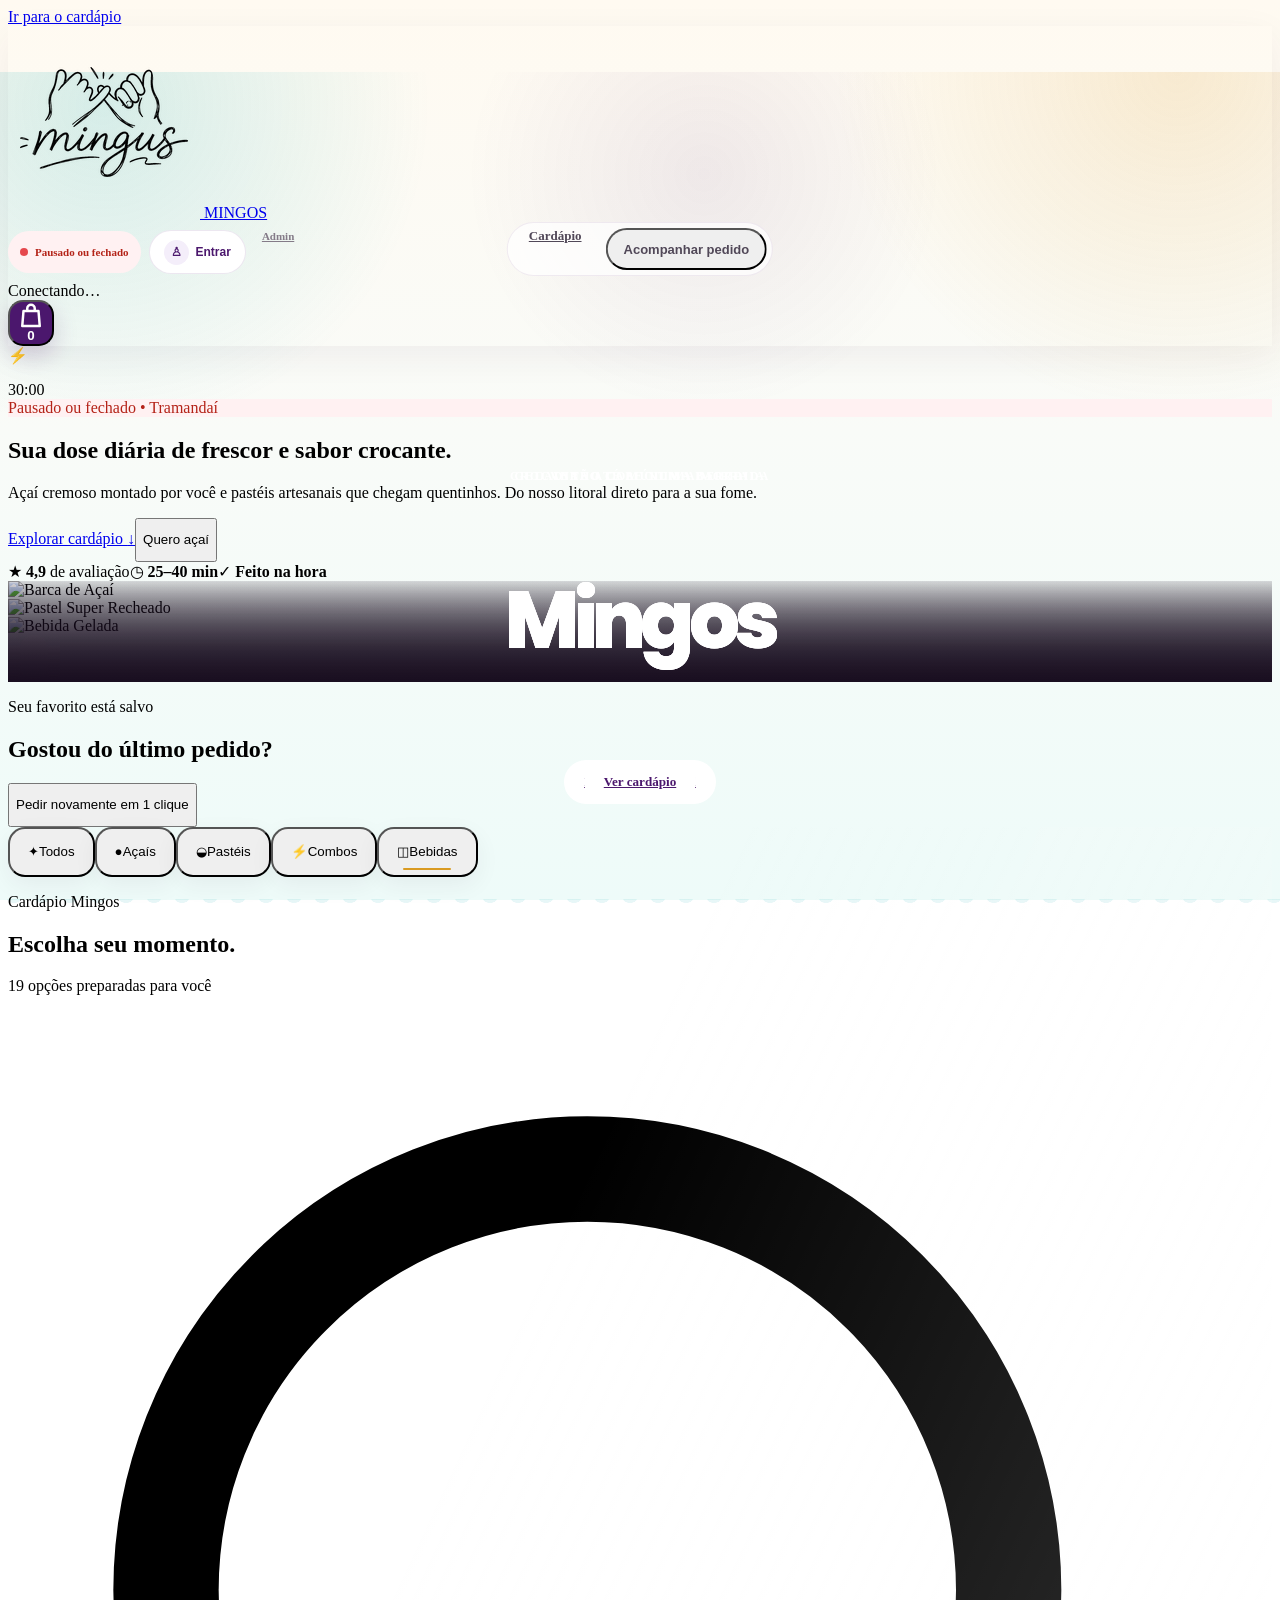
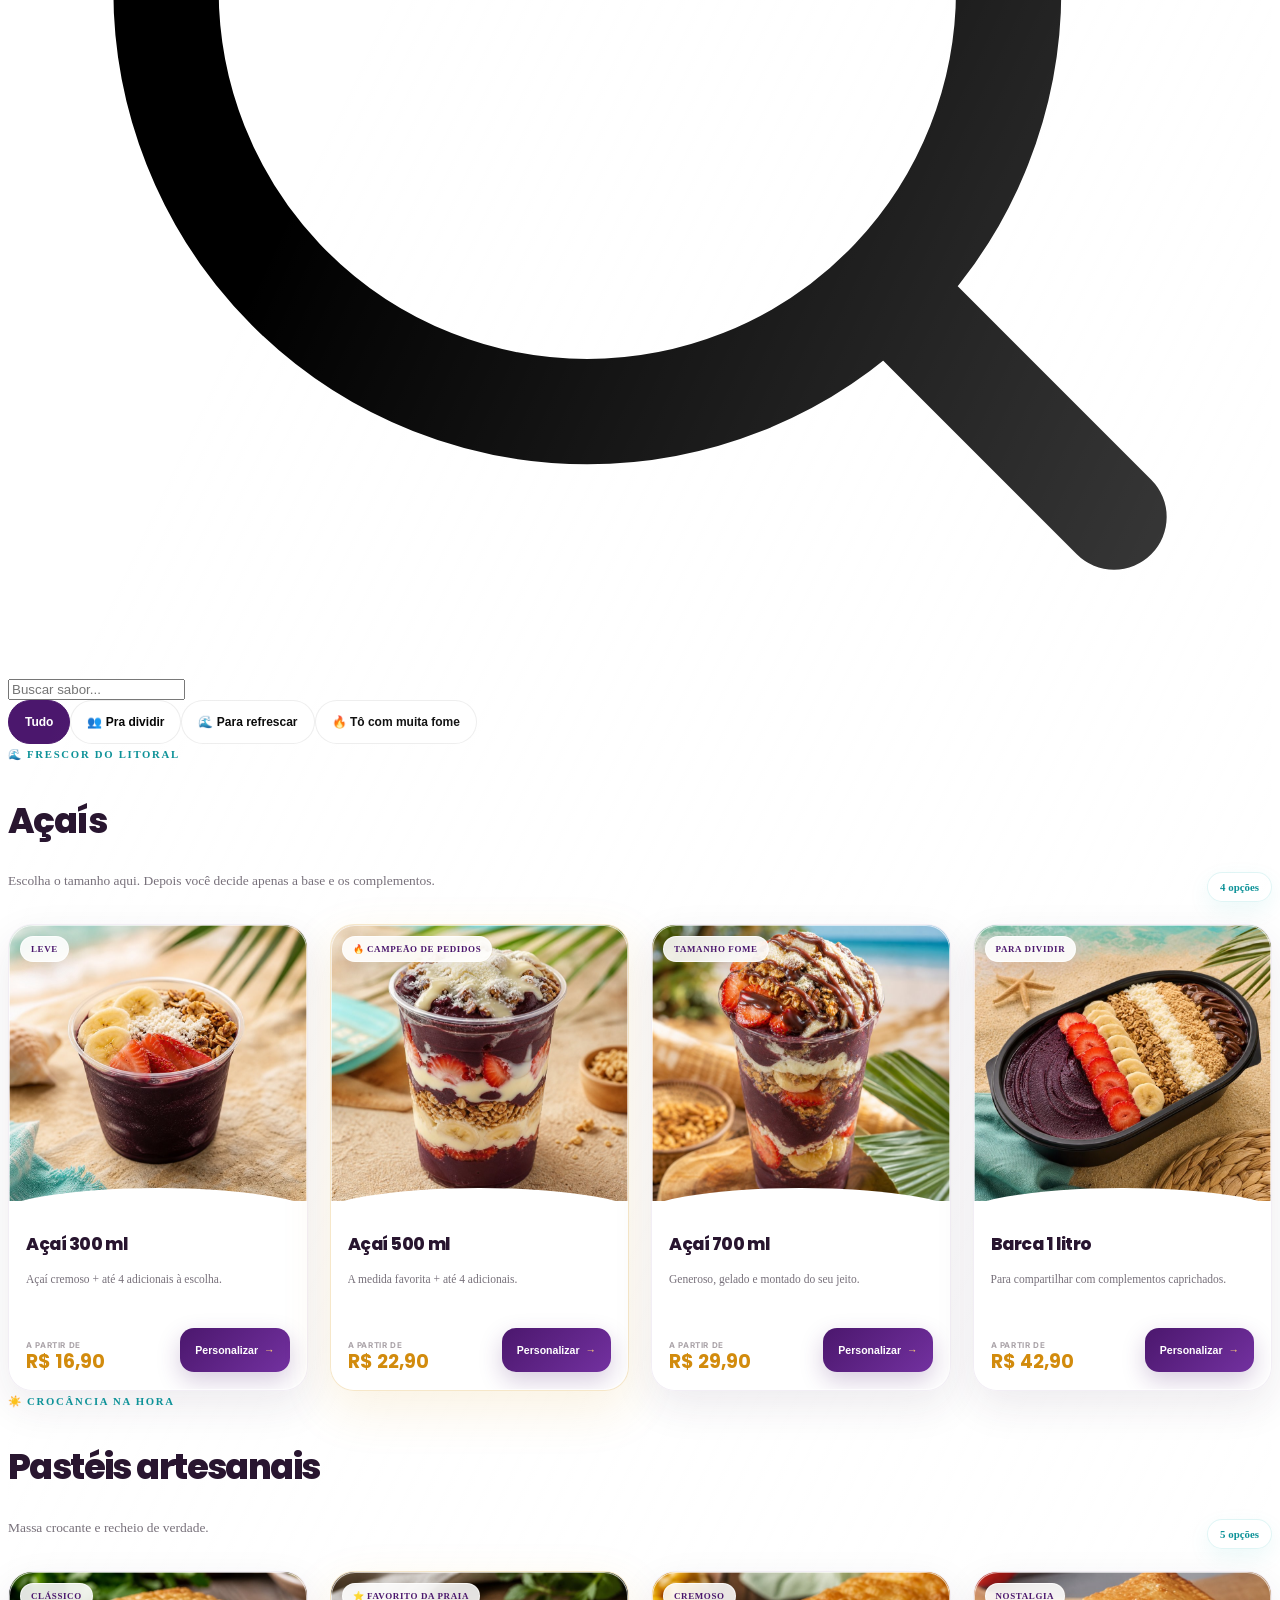
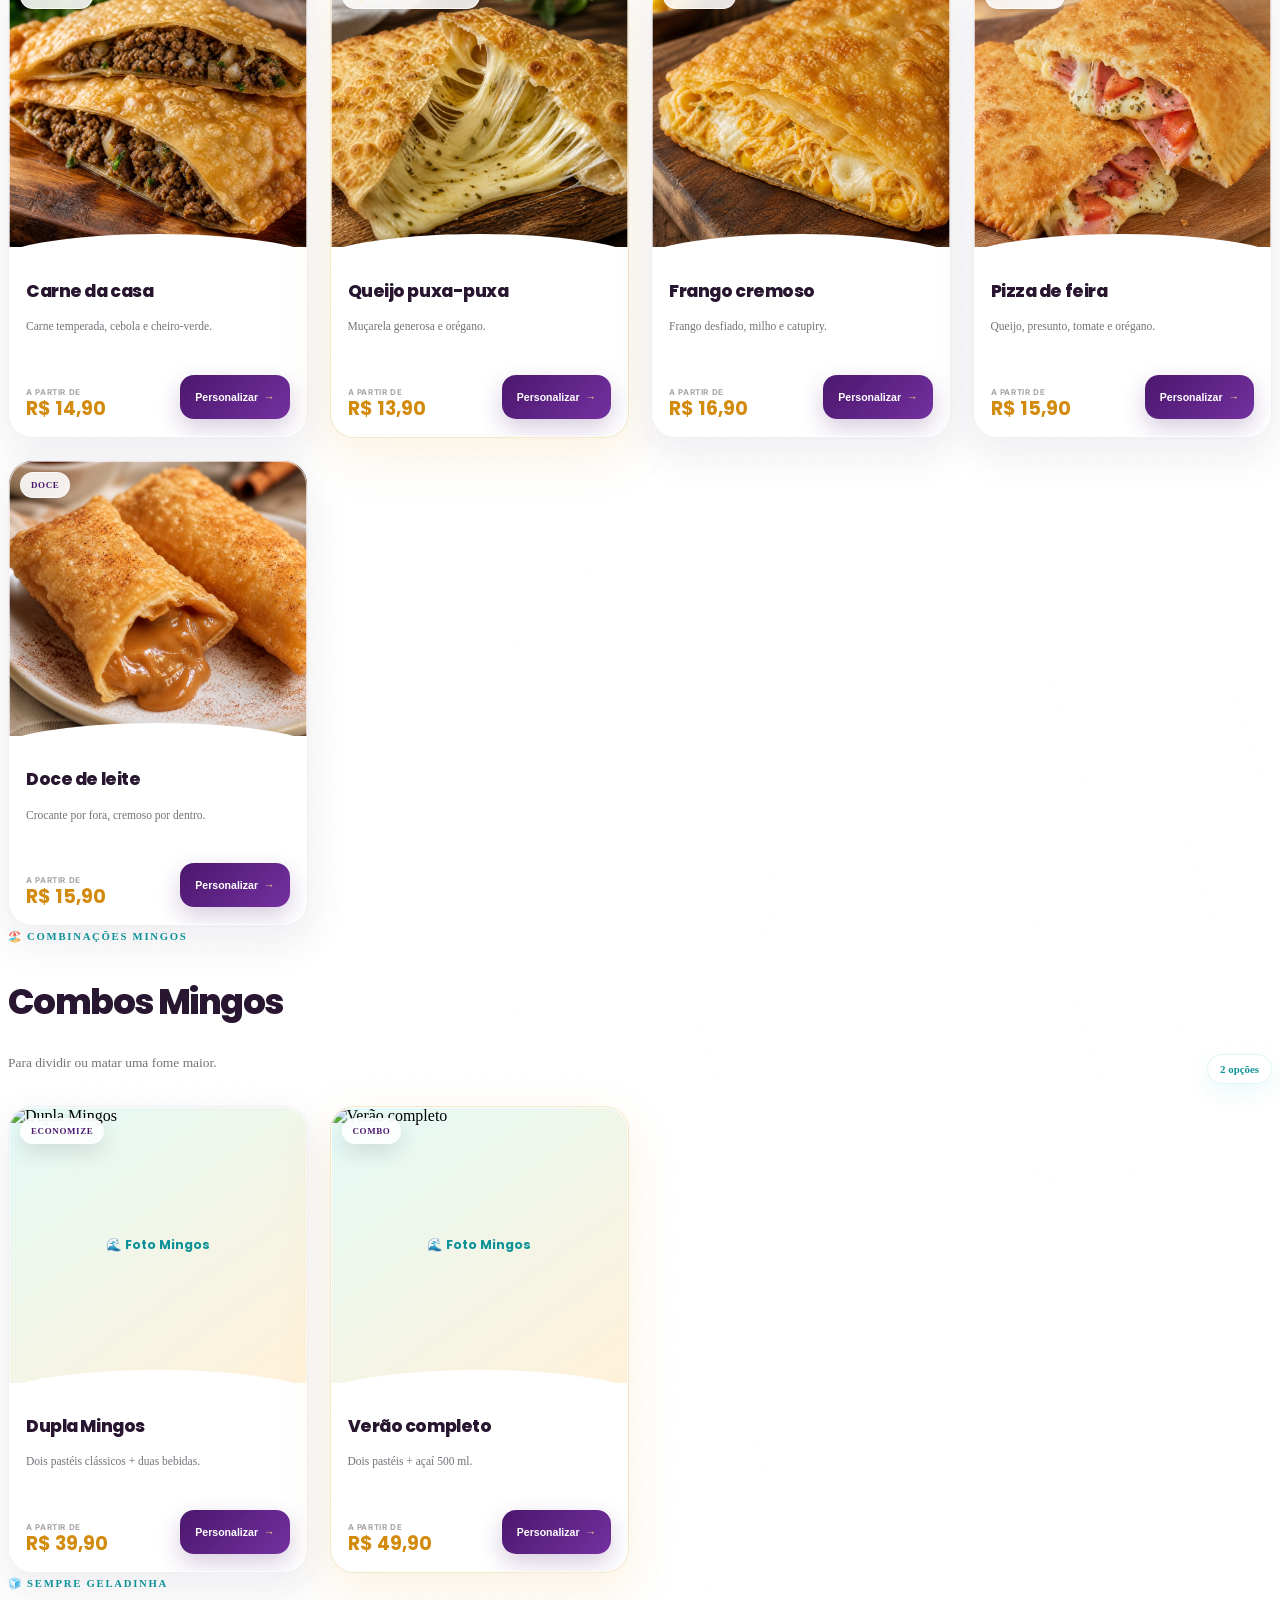
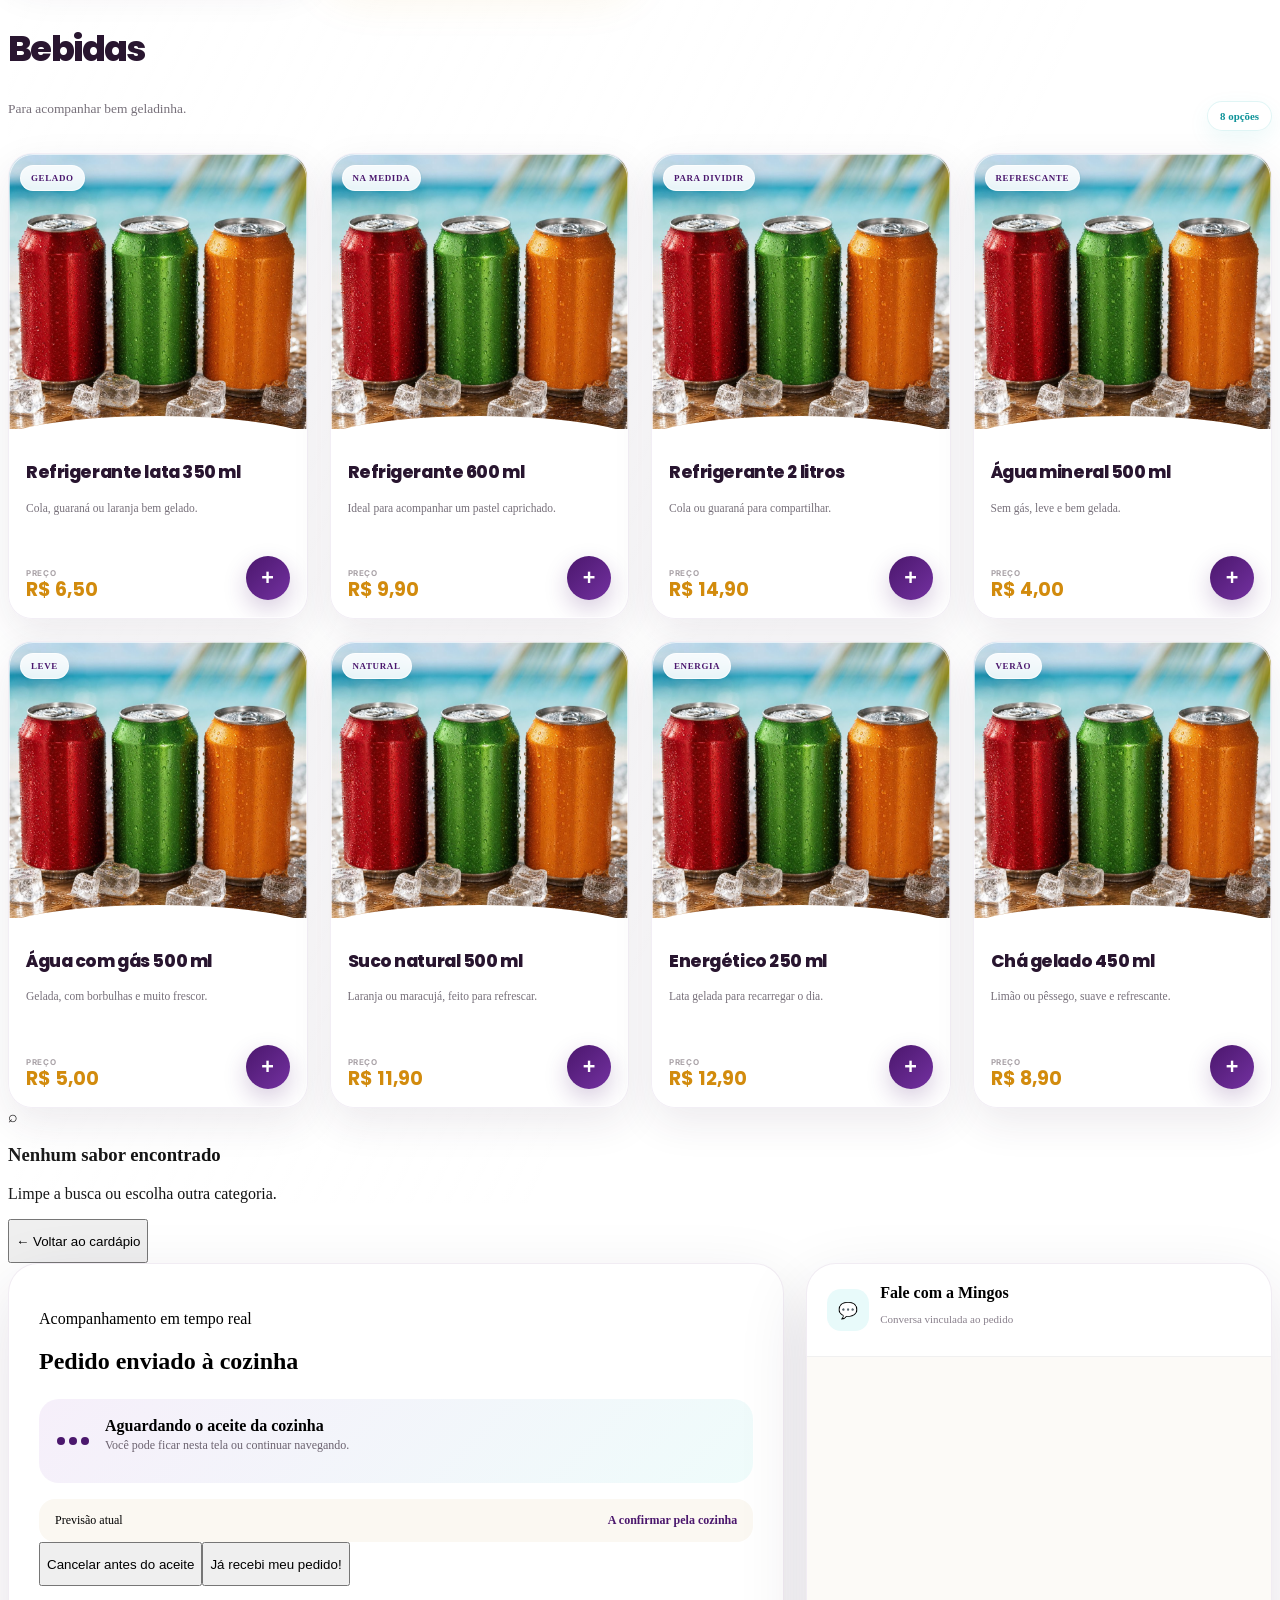
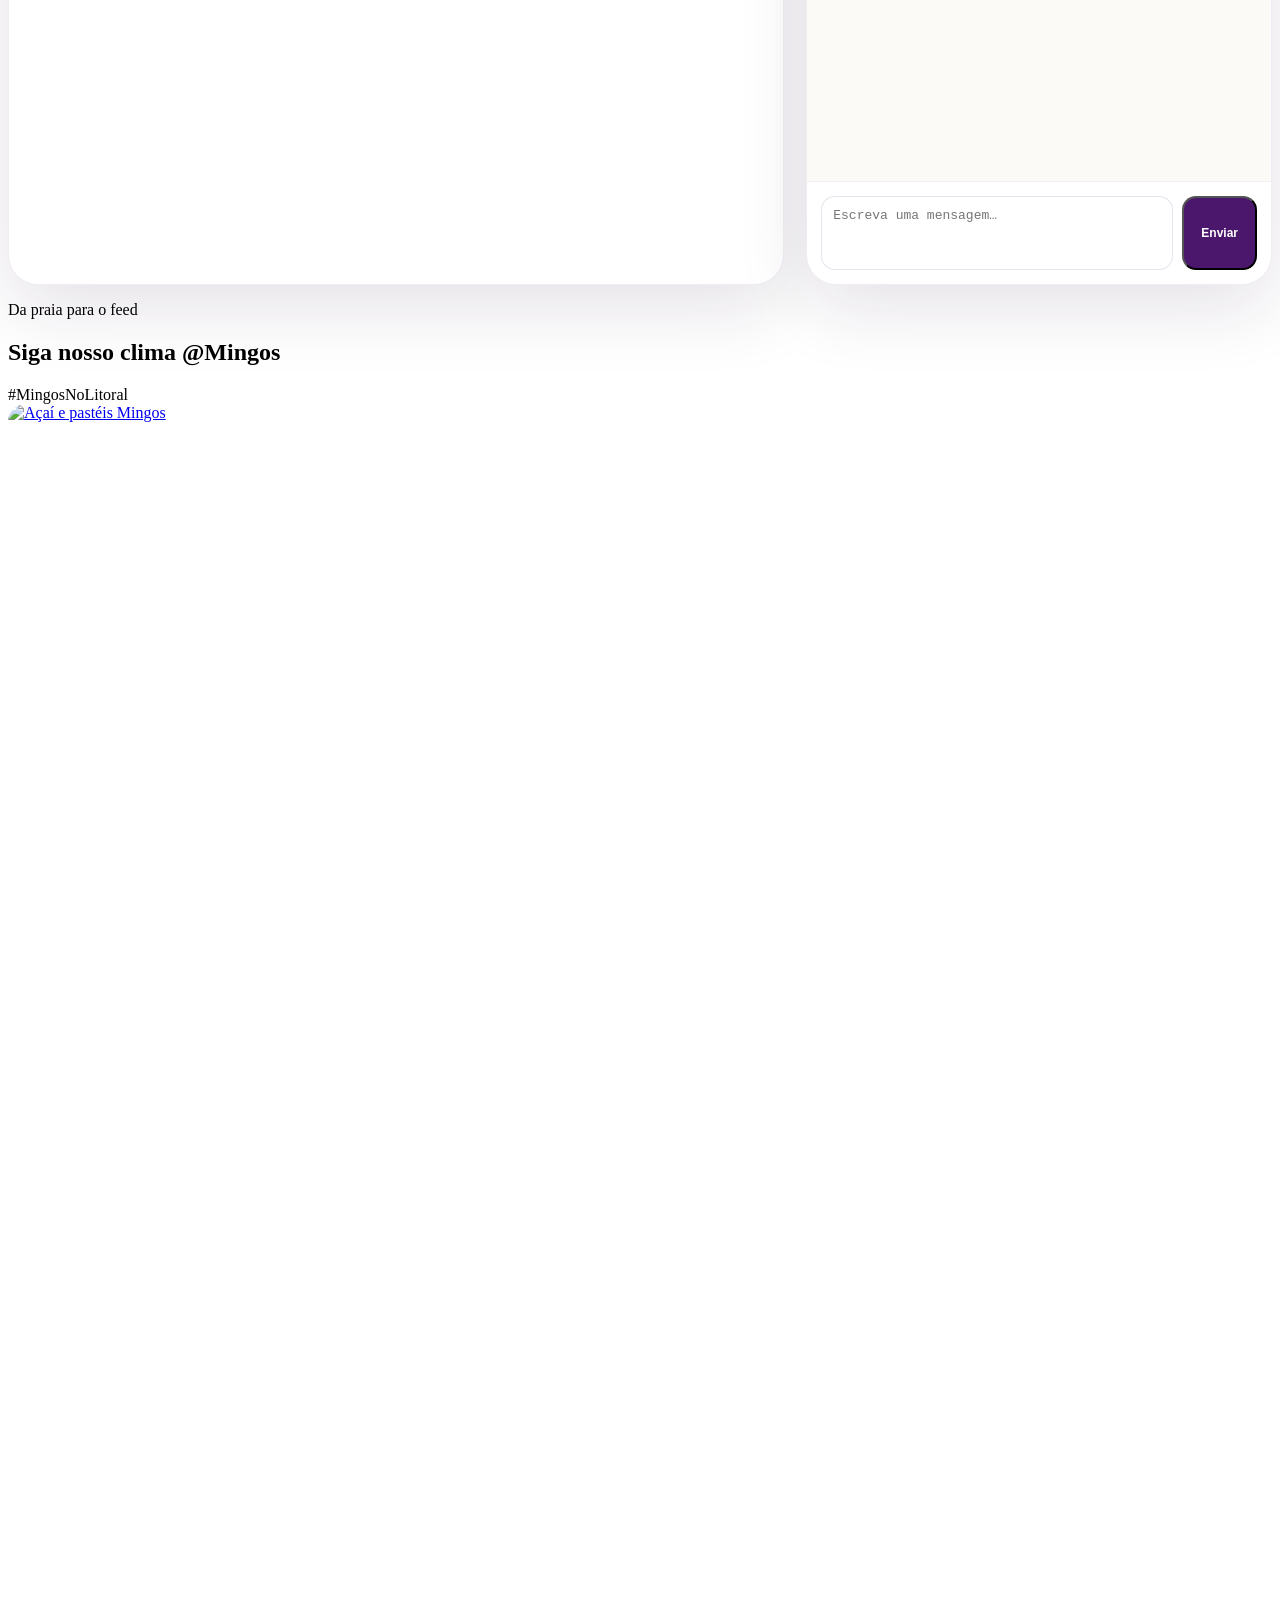
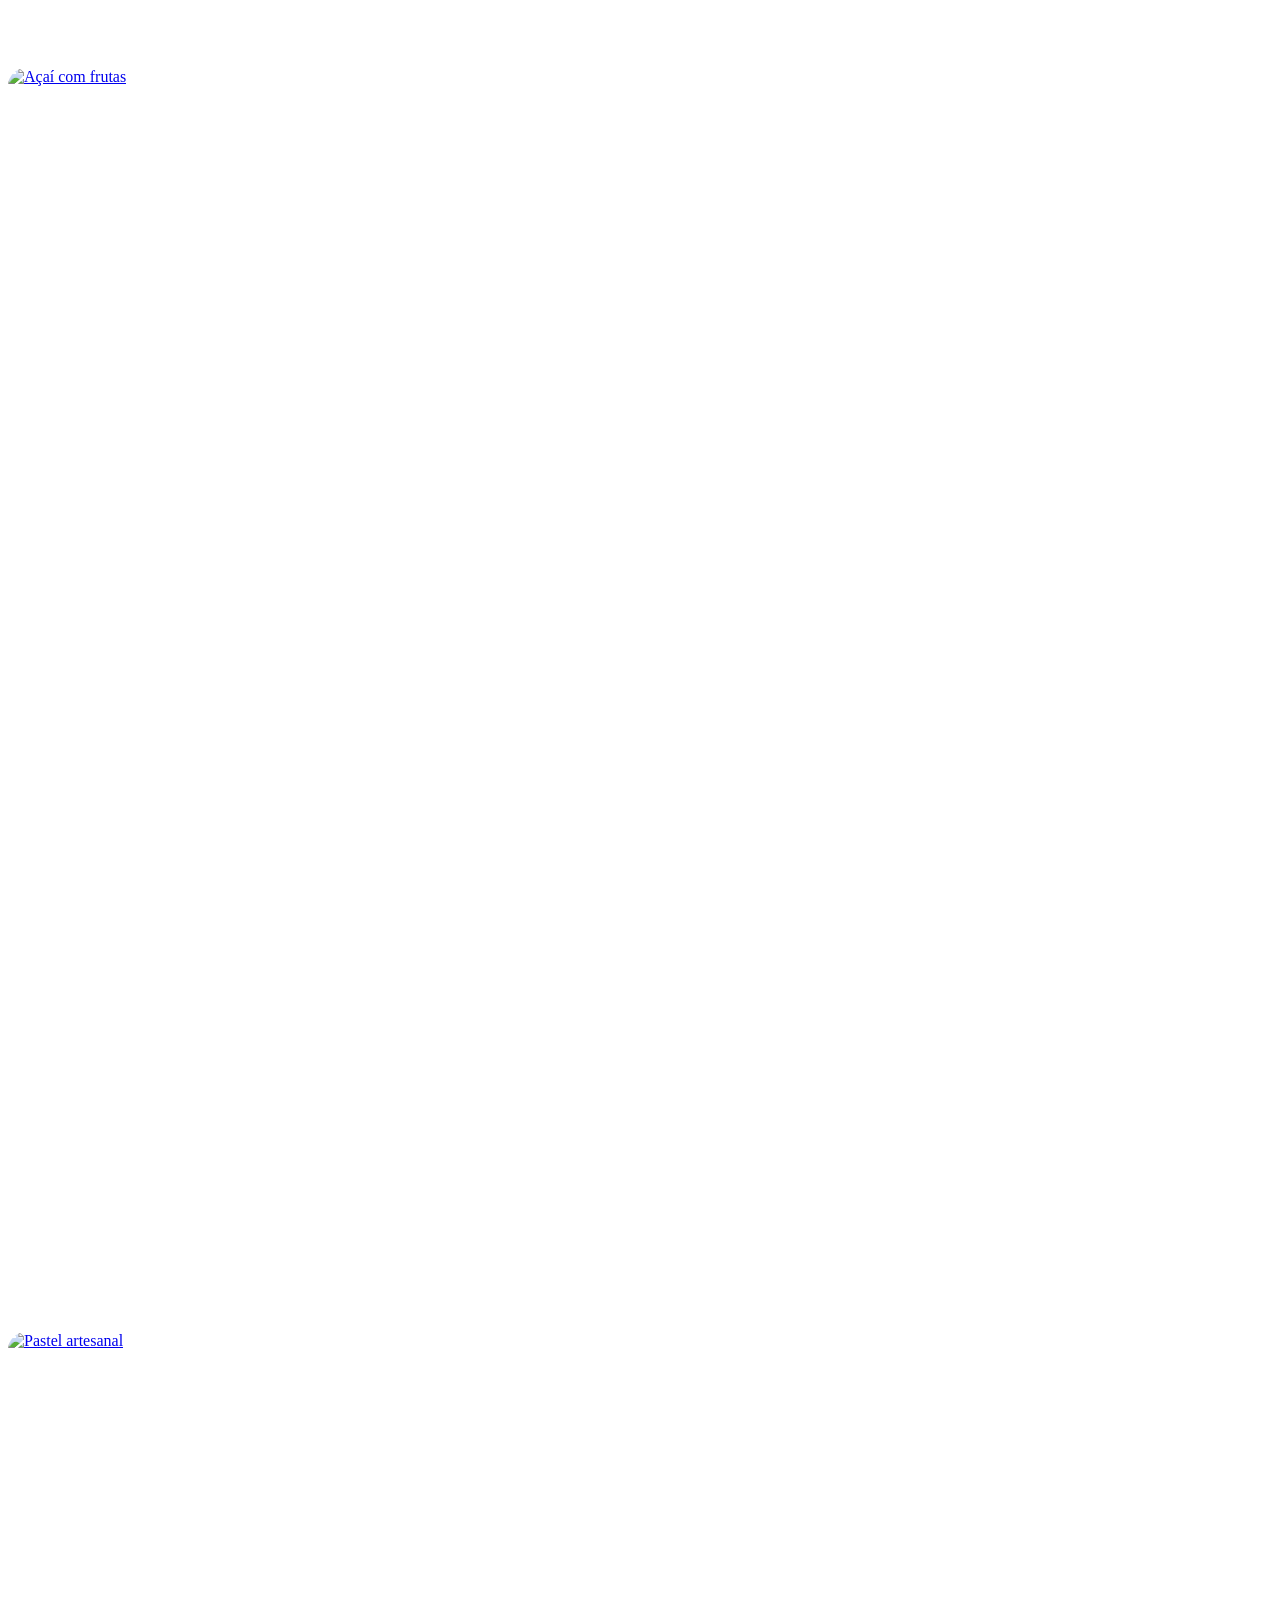
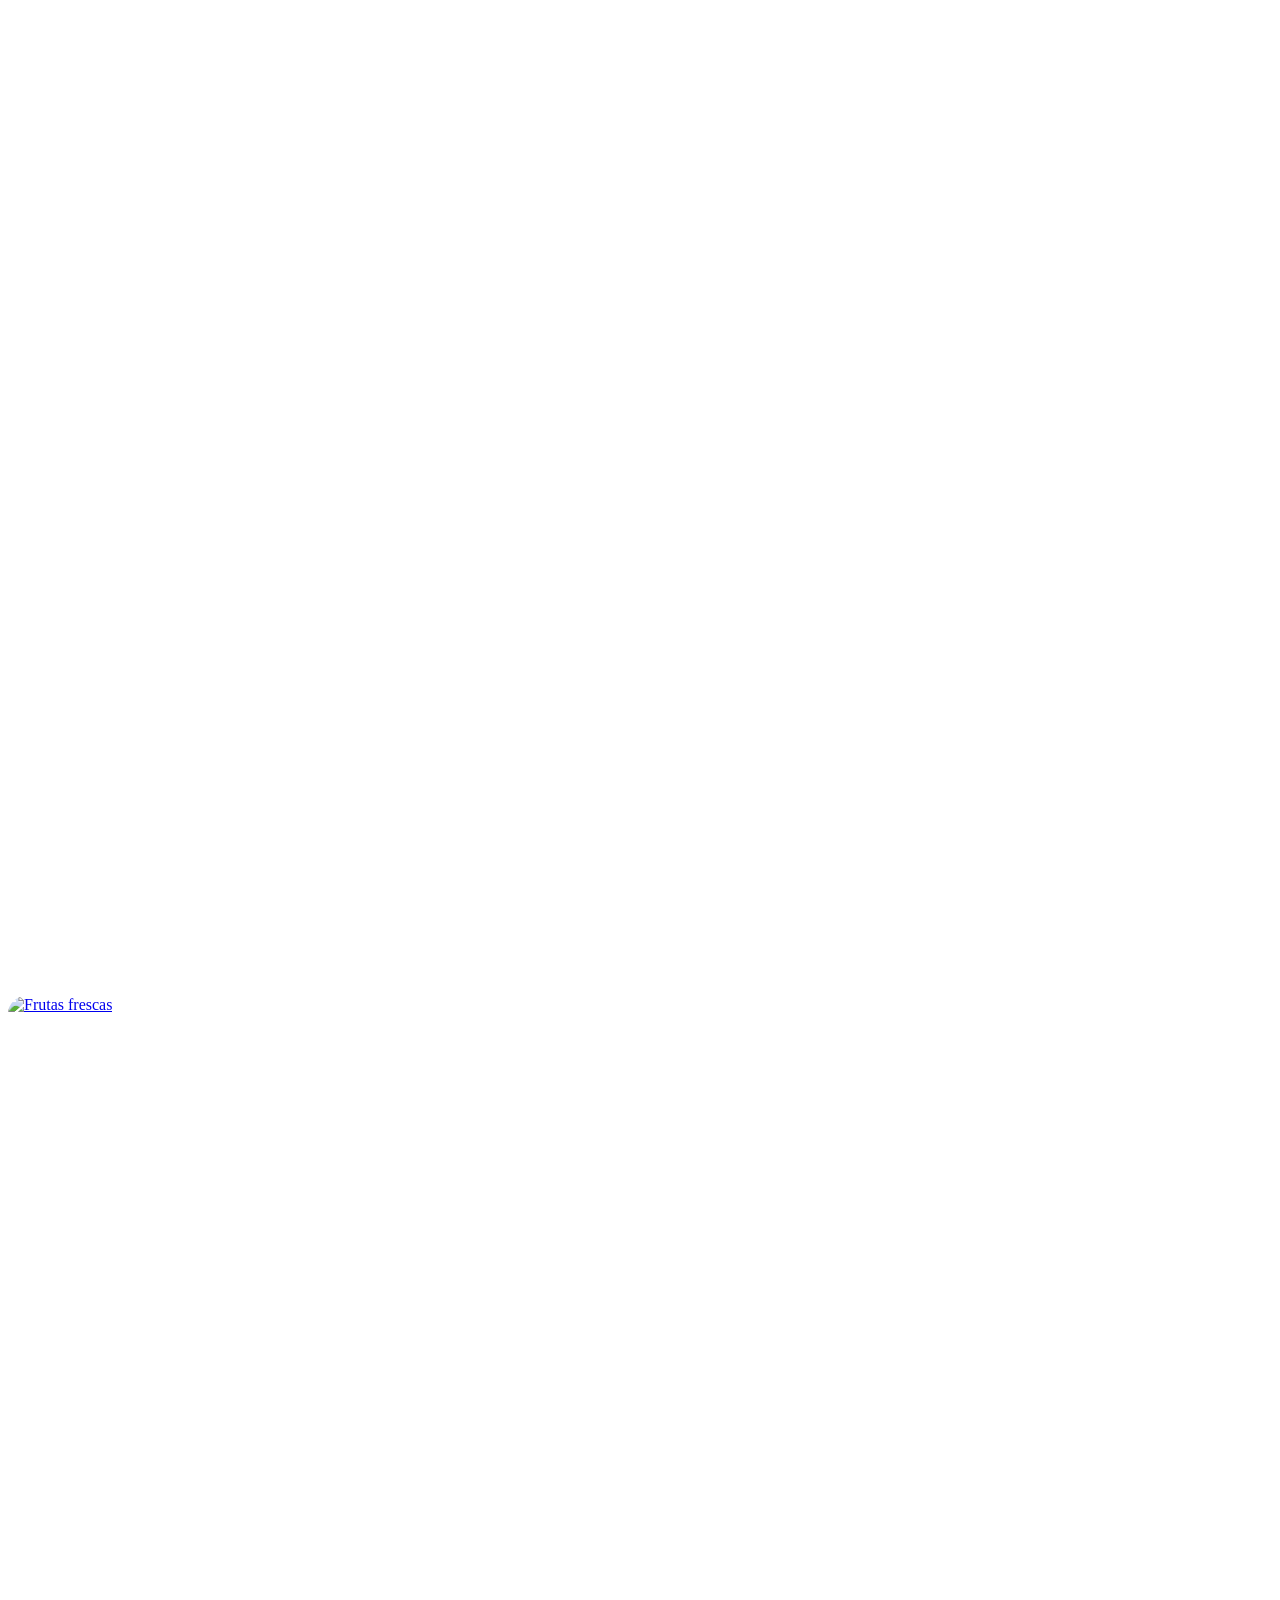
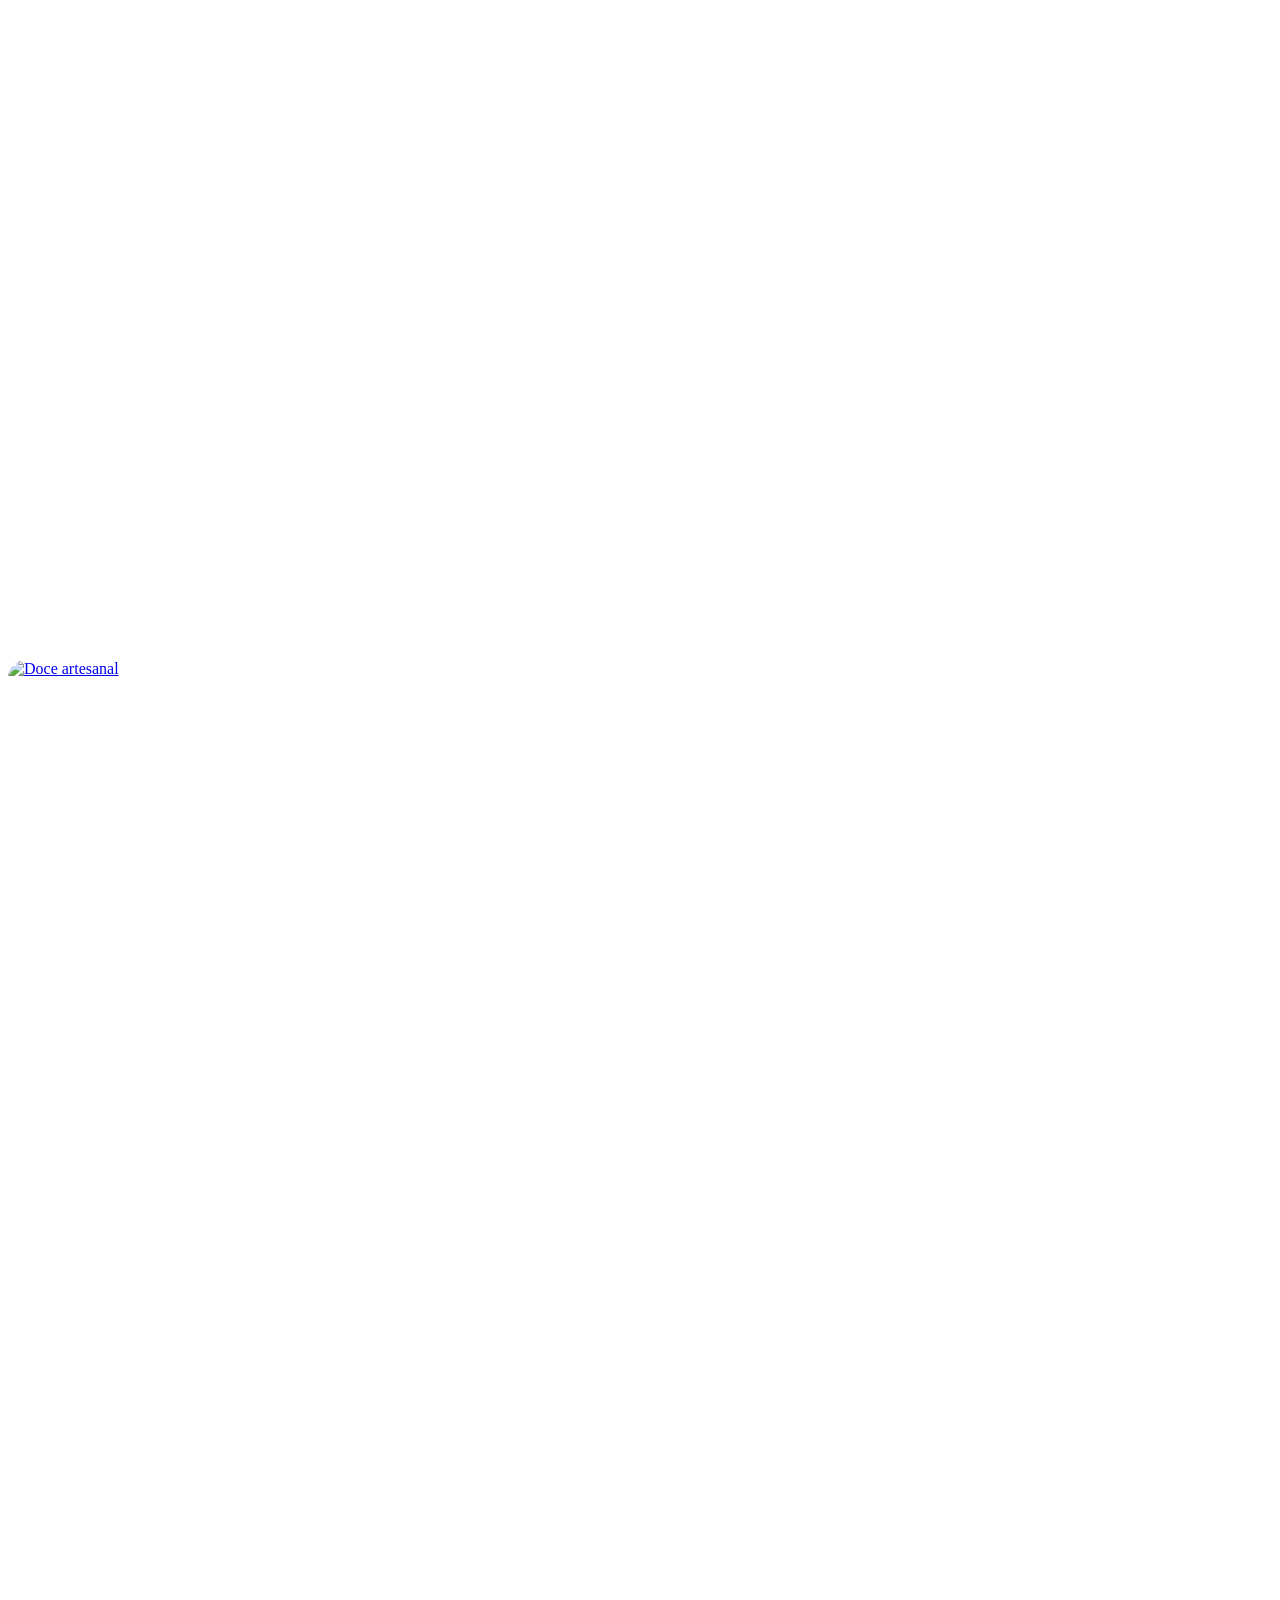
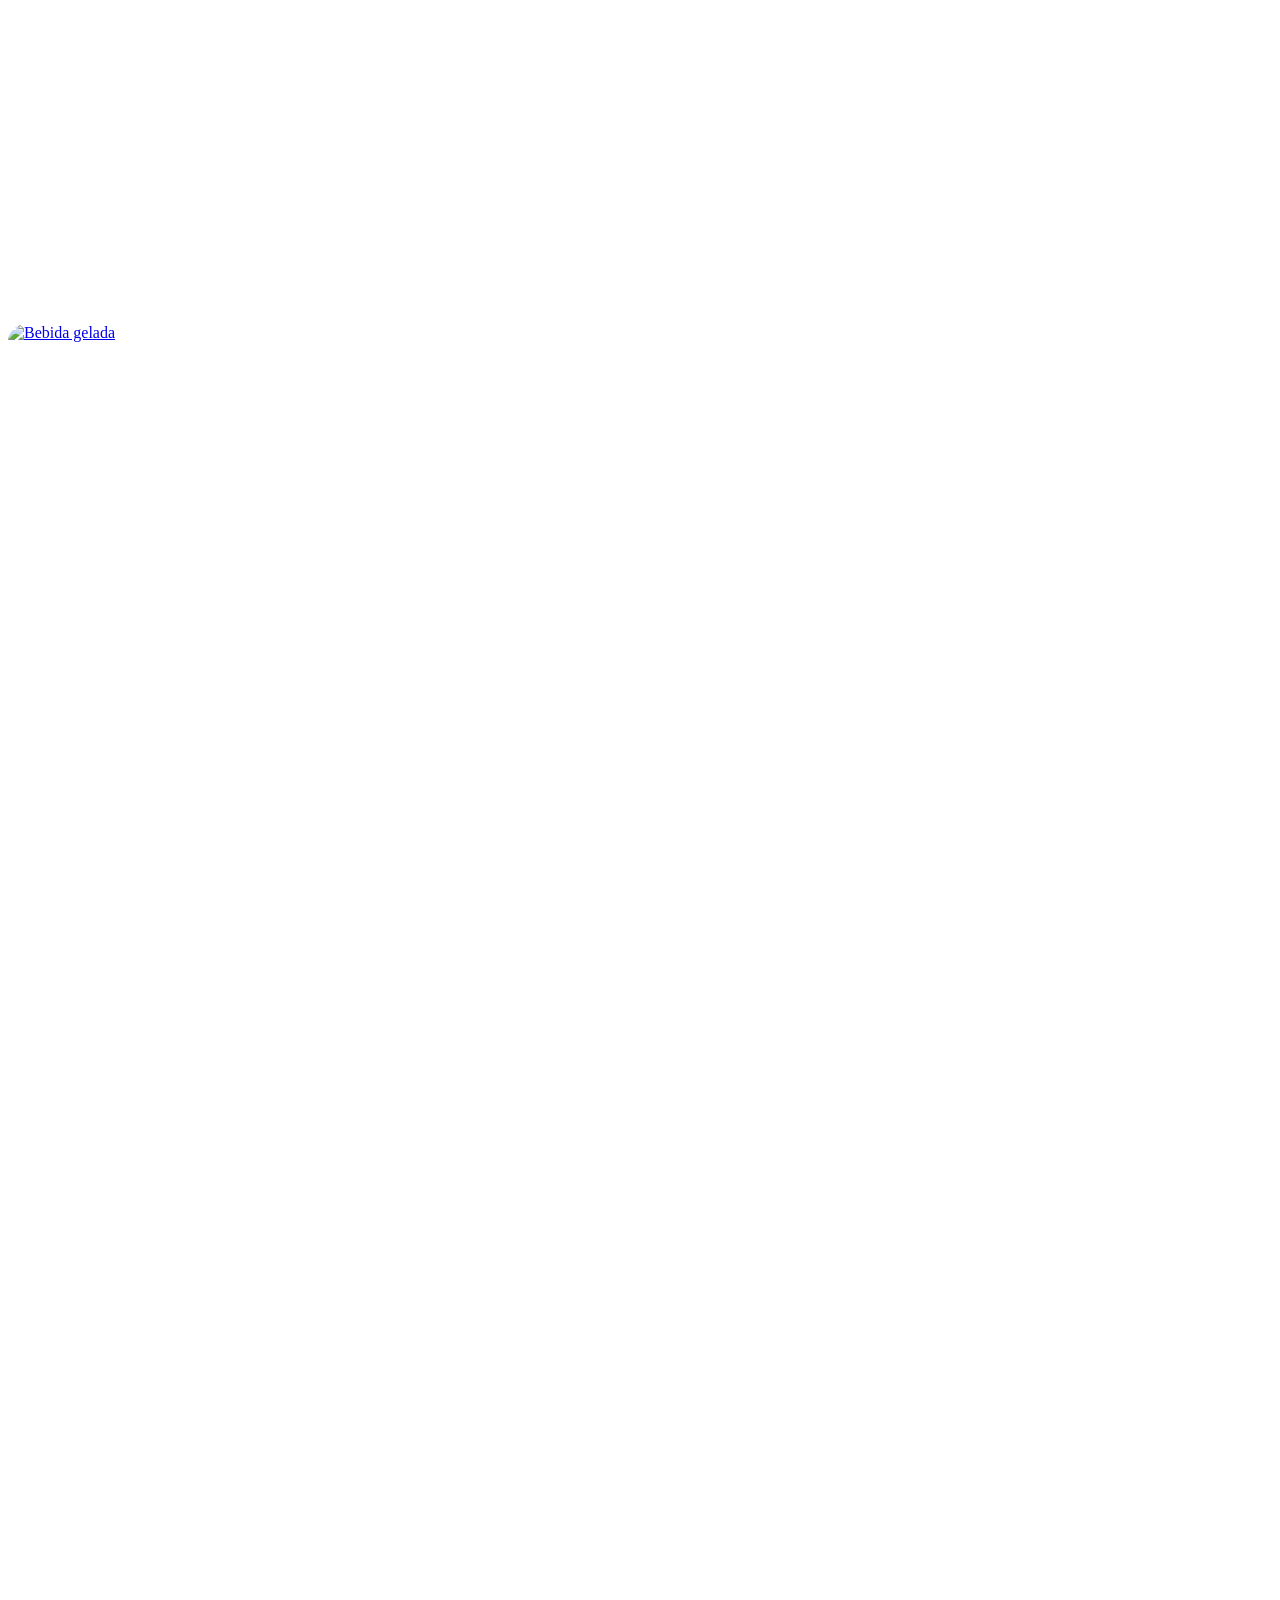
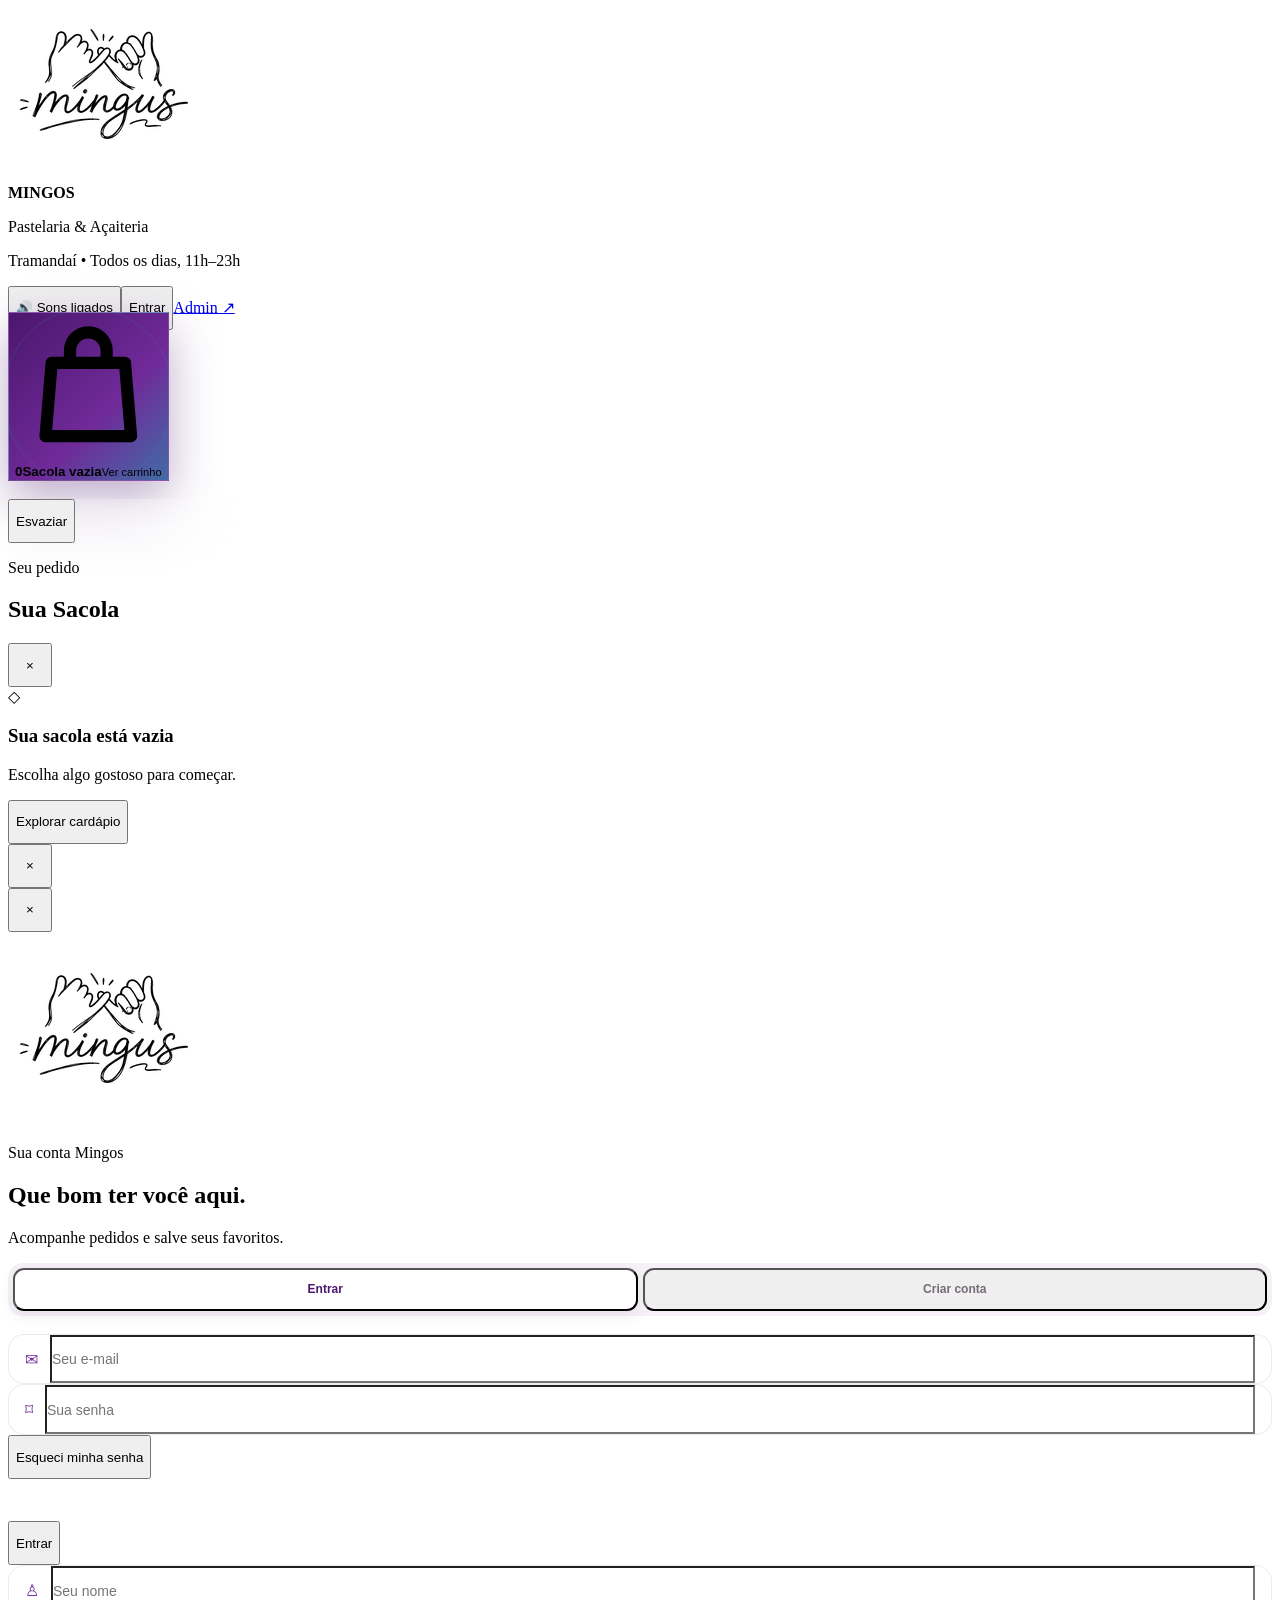
==== commit 9813fa6d: "change commit" ====
--- a/index.html
+++ b/index.html
@@ -15,7 +15,7 @@
   <script>
     tailwind.config={theme:{extend:{colors:{acai:'#4B176D',acaiLight:'#74309B',gold:'#D99A21',sand:'#FBF8F2',teal:'#12AEB4',ink:'#21182A'},fontFamily:{display:['Poppins','sans-serif'],body:['Inter','sans-serif']},boxShadow:{soft:'0 12px 35px rgba(48,24,55,.09)',deep:'0 24px 70px rgba(45,18,61,.18)'}}}}
   </script>
-  <link rel="stylesheet" href="app-styles.css?v=20260715-2">
+  <link rel="stylesheet" href="app-styles.css?v=20260715-3">
 </head>
 <body class="bg-sand font-body text-ink antialiased selection:bg-acai selection:text-white">
   <a href="#cardapio" class="sr-only focus:not-sr-only focus:fixed focus:left-3 focus:top-3 focus:z-[100] focus:rounded-xl focus:bg-white focus:px-4 focus:py-3">Ir para o cardápio</a>
@@ -91,5 +91,5 @@
   <section id="delivery-confirm-modal" class="fixed left-1/2 top-1/2 z-[80] hidden w-[calc(100%-1.5rem)] max-w-md -translate-x-1/2 -translate-y-1/2 rounded-[2rem] bg-white p-7 text-center shadow-deep" aria-hidden="true"><div class="mx-auto grid h-16 w-16 place-items-center rounded-full bg-teal/10 text-3xl">🛵</div><h2 class="mt-5 font-display text-2xl font-bold">O pedido chegou mesmo?</h2><p class="mt-3 text-sm leading-6 text-slate-500">Para garantir que deu tudo certo, confirme se você já está com suas delícias em mãos.</p><div class="mt-6 grid gap-2"><button id="confirm-delivery" class="min-h-12 rounded-2xl bg-acai font-bold text-white">Sim, já recebi!</button><button data-close class="min-h-12 rounded-2xl font-semibold text-slate-500">Ainda não chegou</button></div></section>
   <section id="club-modal" class="club-modal fixed left-1/2 top-1/2 z-[85] hidden w-[calc(100%-1.5rem)] max-w-md -translate-x-1/2 -translate-y-1/2 overflow-hidden rounded-[2rem] bg-white shadow-deep" aria-hidden="true"><div class="club-visual"><span>☀️</span><b>CLUBE MINGOS</b><button id="club-later" aria-label="Agora não">×</button></div><form id="club-form"><p class="club-eyebrow">Um mimo pode estar te esperando</p><h2>Quer concorrer a um bônus surpresa?</h2><p>Deixe seu primeiro nome e WhatsApp. Se você for sorteado, avisaremos por lá — fique atento às mensagens da Mingos.</p><label>Primeiro nome<input name="name" maxlength="50" autocomplete="given-name" required placeholder="Como podemos chamar você?"></label><label>WhatsApp<input name="phone" type="tel" maxlength="20" autocomplete="tel" required placeholder="(51) 99999-9999"></label><label class="club-consent"><input name="consent" type="checkbox" required><span>Aceito participar e receber pelo WhatsApp apenas o contato relacionado ao sorteio e novidades da Mingos. Posso pedir a remoção quando quiser.</span></label><p id="club-error" role="alert"></p><button class="club-submit">Quero participar</button><button type="button" id="club-no-thanks">Agora não</button></form></section>
   <div id="toast-container" class="fixed right-4 top-20 z-[100] flex w-[min(360px,calc(100%-2rem))] flex-col gap-3"></div>
-  <script type="module" src="firebase-service.js?v=20260715-2"></script><script defer src="sync.js?v=20260714-3"></script><script defer src="tracking.js?v=20260715-2"></script><script defer src="app.js?v=20260715-2"></script>
+  <script type="module" src="firebase-service.js?v=20260715-3"></script><script defer src="sync.js?v=20260715-3"></script><script defer src="tracking.js?v=20260715-3"></script><script defer src="app.js?v=20260715-3"></script>
 </body></html>
--- a/app-styles.css
+++ b/app-styles.css
@@ -31,3 +31,4 @@
 html.dark .text-slate-500,html.dark .text-slate-600,html.dark .text-slate-400{color:#c9bdcd!important}
 html.dark input,html.dark textarea,html.dark select{background:#211a26!important;color:#fff!important;border-color:#55465d!important}
 @media(prefers-color-scheme:dark){html:not(.light) body{background:#17121b;color:#f8f4ef}html:not(.light) header,html:not(.light) .product-card,html:not(.light) .tracking-card{background-color:#251d2b!important;color:#f8f4ef}html:not(.light) .text-slate-500,html:not(.light) .text-slate-600{color:#c9bdcd!important}}
+@media(prefers-color-scheme:dark){html:not(.light) .product-info h3,html:not(.light) .section-heading h3,html:not(.light) h1,html:not(.light) h2,html:not(.light) h3{color:#fff!important}html:not(.light) .product-info p,html:not(.light) .section-heading p{color:#c9bdcd!important}html:not(.light) .product-wave,html:not(.light) .swipe-content{background:#251d2b!important}html:not(.light) input,html:not(.light) textarea,html:not(.light) select{background:#211a26!important;color:#fff!important;border-color:#55465d!important}}
